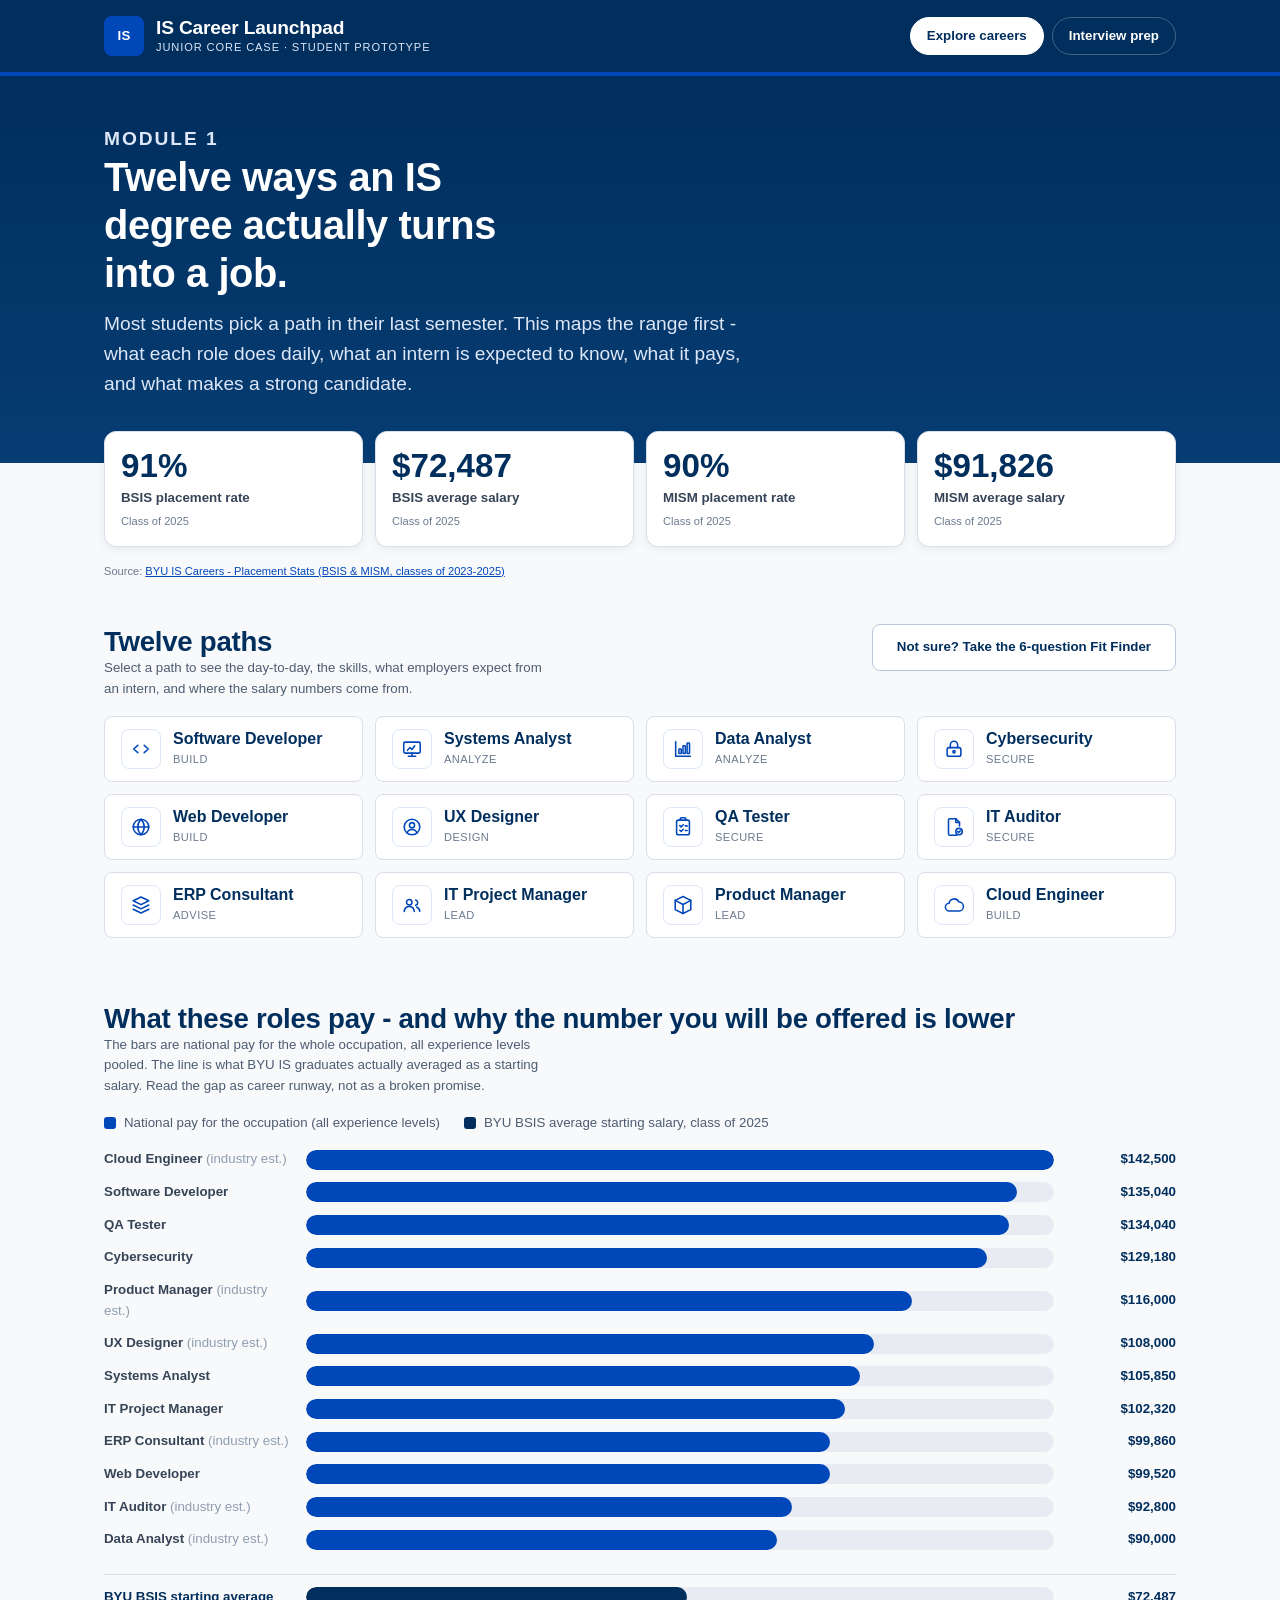
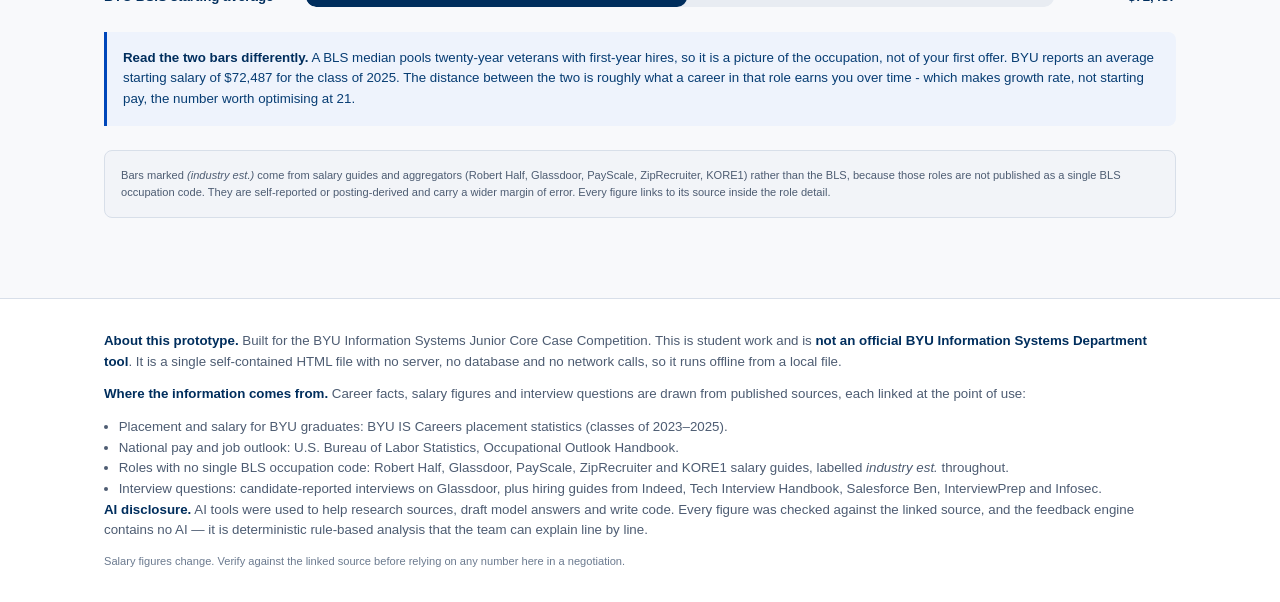
==== index.html @ dab084b6 "Build IS Career Launchpad prototype for Junior Core case Career exploration and interview prep tool " ====
<!DOCTYPE html>
<html lang="en">
<head>
<meta charset="utf-8">
<meta name="viewport" content="width=device-width, initial-scale=1">
<title>IS Career Launchpad</title>
<meta name="description" content="Career exploration and interview preparation for BYU Information Systems students. Twelve IS career paths and a role-specific mock interview tool.">
<style>
/* ==========================================================================
   SOURCE: src/css/tokens.css
   ========================================================================== */
/* ==========================================================================
   DESIGN TOKENS
   --------------------------------------------------------------------------
   Every colour here is either (a) an official BYU brand colour, or (b) a
   neutral/semantic value derived by a stated rule. Nothing is picked by vibe.

   Source of brand colours: BYU Brand Guidelines -> Colors
   https://brand.byu.edu/brand-guidelines/colors/
     Navy   PMS 648 C   #002E5D   "should be used abundantly as the dominant
                                   colour to quickly establish university identity"
     Royal  PMS 293 C   #0047BA   "preferred accent and background colour"
     White              #FFFFFF

   Derivation rule for neutrals: single hue (212deg, the hue of BYU Navy),
   saturation stepped 28% -> 8% as lightness rises. This keeps every grey
   visibly related to Navy instead of being an unrelated neutral.

   Derivation rule for semantics: fixed lightness (L*~38 dark / ~96 tint) so
   all three status colours carry equal visual weight and each clears 4.5:1
   contrast on its own tint. Hues chosen at maximum mutual separation that
   still reads conventionally (green = met, amber = partial, red = missing).
   ========================================================================== */

:root {
  /* --- BYU brand ------------------------------------------------------- */
  --byu-navy: #002e5d;
  --byu-royal: #0047ba;
  --byu-white: #ffffff;

  /* Navy/royal variants, generated by lightness shift only (hue locked) */
  --navy-900: #001c38;
  --navy-800: #002e5d;
  --navy-700: #073d73;
  --royal-600: #0047ba;
  --royal-500: #1a5ecb;
  --royal-100: #dde7f8;
  --royal-050: #eef3fc;

  /* --- Neutrals (hue 212) ---------------------------------------------- */
  --n-000: #ffffff;
  --n-025: #f8f9fb;
  --n-050: #f2f4f8;
  --n-100: #e8ecf2;
  --n-200: #d8dfe9;
  --n-300: #bcc7d6;
  --n-400: #8f9db1;
  --n-500: #6b7a8f;
  --n-600: #4d5c72;
  --n-700: #364457;
  --n-800: #22303f;
  --n-900: #14202c;

  /* --- Semantic (interview feedback only) ------------------------------ */
  --ok-fg: #12664a;
  --ok-bg: #e8f4ef;
  --ok-br: #b6ddcd;

  --mid-fg: #8a5300;
  --mid-bg: #fbf1e2;
  --mid-br: #ecd4ac;

  --gap-fg: #9c2b32;
  --gap-bg: #fbecec;
  --gap-br: #eec7c8;

  /* --- Typography ------------------------------------------------------- */
  /* System stack only: the deliverable must run offline from a file:// URL
     during the recorded demo, so no webfont CDN. */
  --font-sans: -apple-system, BlinkMacSystemFont, "Segoe UI", Roboto,
    "Helvetica Neue", Arial, sans-serif;
  --font-mono: ui-monospace, SFMono-Regular, "SF Mono", Menlo, Consolas,
    "Liberation Mono", monospace;

  /* Type scale: 1.200 (minor third) from a 16px base */
  --t-xs: 0.694rem;
  --t-sm: 0.833rem;
  --t-base: 1rem;
  --t-md: 1.2rem;
  --t-lg: 1.44rem;
  --t-xl: 1.728rem;
  --t-2xl: 2.074rem;
  --t-3xl: 2.488rem;

  /* --- Spacing: 4px base, doubling-ish ---------------------------------- */
  --s-1: 4px;
  --s-2: 8px;
  --s-3: 12px;
  --s-4: 16px;
  --s-5: 24px;
  --s-6: 32px;
  --s-7: 48px;
  --s-8: 64px;

  /* --- Radius / elevation ------------------------------------------------ */
  --r-sm: 4px;
  --r-md: 8px;
  --r-lg: 12px;
  --r-full: 999px;

  --shadow-1: 0 1px 2px rgba(0, 46, 93, 0.06);
  --shadow-2: 0 2px 8px rgba(0, 46, 93, 0.08);
  --shadow-3: 0 8px 24px rgba(0, 46, 93, 0.12);

  --max-w: 1120px;
}


/* ==========================================================================
   SOURCE: src/css/app.css
   ========================================================================== */
/* ==========================================================================
   IS CAREER LAUNCHPAD - APPLICATION STYLES
   Layout language: one 1120px column, 4-up card grid, white cards on a
   --n-025 ground. Matches the "Twelve paths" reference layout.
   ========================================================================== */

*,
*::before,
*::after { box-sizing: border-box; }

html { -webkit-text-size-adjust: 100%; }

body {
  margin: 0;
  font-family: var(--font-sans);
  font-size: var(--t-base);
  line-height: 1.55;
  color: var(--n-800);
  background: var(--n-025);
}

h1, h2, h3, h4 {
  margin: 0;
  color: var(--byu-navy);
  line-height: 1.2;
  font-weight: 700;
  letter-spacing: -0.01em;
}

p { margin: 0 0 var(--s-3); }
a { color: var(--royal-600); }

.wrap {
  max-width: var(--max-w);
  margin: 0 auto;
  padding: 0 var(--s-5);
}

.sr-only {
  position: absolute; width: 1px; height: 1px;
  padding: 0; margin: -1px; overflow: hidden;
  clip: rect(0 0 0 0); white-space: nowrap; border: 0;
}

/* --- Skip link ---------------------------------------------------------- */
.skip {
  position: absolute; left: -9999px; top: 0; z-index: 100;
  background: var(--byu-navy); color: #fff;
  padding: var(--s-3) var(--s-4); border-radius: 0 0 var(--r-md) 0;
}
.skip:focus { left: 0; }

/* --- Focus ring (one rule, applies everywhere) -------------------------- */
:focus-visible {
  outline: 3px solid var(--royal-600);
  outline-offset: 2px;
  border-radius: var(--r-sm);
}

/* ==========================================================================
   Masthead + module tabs
   ========================================================================== */

.masthead {
  background: var(--byu-navy);
  color: #fff;
  border-bottom: 4px solid var(--byu-royal);
}

.masthead__inner {
  display: flex;
  align-items: center;
  justify-content: space-between;
  gap: var(--s-4);
  padding-top: var(--s-4);
  padding-bottom: var(--s-4);
  flex-wrap: wrap;
}

.brand { display: flex; align-items: center; gap: var(--s-3); }

.brand__mark {
  width: 40px; height: 40px; flex: none;
  border-radius: var(--r-md);
  background: var(--byu-royal);
  display: grid; place-items: center;
  font-weight: 800; font-size: var(--t-sm); letter-spacing: 0.02em;
  color: #fff;
}

.brand__text h1 {
  color: #fff;
  font-size: var(--t-md);
  letter-spacing: -0.01em;
}
.brand__text p {
  margin: 0;
  font-size: var(--t-xs);
  color: var(--royal-100);
  text-transform: uppercase;
  letter-spacing: 0.08em;
}

.tabs { display: flex; gap: var(--s-2); }

.tab {
  appearance: none;
  border: 1px solid rgba(255, 255, 255, 0.25);
  background: transparent;
  color: #fff;
  font: inherit;
  font-size: var(--t-sm);
  font-weight: 600;
  padding: var(--s-2) var(--s-4);
  border-radius: var(--r-full);
  cursor: pointer;
  white-space: nowrap;
}
.tab:hover { background: rgba(255, 255, 255, 0.1); }
.tab[aria-selected="true"] {
  background: #fff;
  color: var(--byu-navy);
  border-color: #fff;
}

/* ==========================================================================
   Hero + department stat strip
   ========================================================================== */

.hero {
  background: linear-gradient(180deg, var(--byu-navy) 0%, var(--navy-700) 100%);
  color: #fff;
  padding: var(--s-7) 0 var(--s-8);
}
.hero h2 {
  color: #fff;
  font-size: var(--t-3xl);
  max-width: 20ch;
  margin-bottom: var(--s-3);
}
.hero p {
  color: var(--royal-100);
  font-size: var(--t-md);
  max-width: 62ch;
  margin-bottom: 0;
}

.statstrip {
  display: grid;
  grid-template-columns: repeat(4, 1fr);
  gap: var(--s-3);
  margin-top: calc(var(--s-6) * -1);
  margin-bottom: var(--s-6);
}

.stat {
  background: #fff;
  border: 1px solid var(--n-200);
  border-radius: var(--r-lg);
  padding: var(--s-4);
  box-shadow: var(--shadow-2);
}
.stat__value {
  font-size: var(--t-2xl);
  font-weight: 800;
  color: var(--byu-navy);
  line-height: 1.1;
  font-variant-numeric: tabular-nums;
}
.stat__label {
  font-size: var(--t-sm);
  font-weight: 600;
  color: var(--n-700);
  margin-top: var(--s-1);
}
.stat__note {
  font-size: var(--t-xs);
  color: var(--n-500);
  margin-top: var(--s-1);
}

/* ==========================================================================
   Section furniture
   ========================================================================== */

.section { padding: var(--s-6) 0; }

.section__head {
  display: flex;
  align-items: baseline;
  justify-content: space-between;
  gap: var(--s-4);
  margin-bottom: var(--s-4);
  flex-wrap: wrap;
}
.section__head h3 { font-size: var(--t-xl); }
.section__head p {
  margin: 0;
  color: var(--n-600);
  font-size: var(--t-sm);
  max-width: 60ch;
}

.eyebrow {
  font-size: var(--t-xs);
  font-weight: 700;
  letter-spacing: 0.1em;
  text-transform: uppercase;
  color: var(--royal-600);
  margin-bottom: var(--s-2);
}

/* ==========================================================================
   Twelve-paths grid  (the reference layout)
   ========================================================================== */

.pathgrid {
  display: grid;
  grid-template-columns: repeat(4, 1fr);
  gap: var(--s-3);
}

.pathcard {
  display: flex;
  align-items: center;
  gap: var(--s-3);
  width: 100%;
  text-align: left;
  font: inherit;
  background: #fff;
  border: 1px solid var(--n-200);
  border-radius: var(--r-md);
  padding: var(--s-3) var(--s-4);
  cursor: pointer;
  transition: border-color 0.12s, box-shadow 0.12s, transform 0.12s;
}
.pathcard:hover {
  border-color: var(--royal-600);
  box-shadow: var(--shadow-2);
  transform: translateY(-1px);
}
.pathcard[aria-pressed="true"] {
  border-color: var(--byu-royal);
  box-shadow: inset 0 0 0 1px var(--byu-royal);
  background: var(--royal-050);
}

.pathcard__icon {
  flex: none;
  width: 40px; height: 40px;
  border: 1px solid var(--royal-100);
  border-radius: var(--r-md);
  display: grid; place-items: center;
  color: var(--byu-royal);
  background: #fff;
}
.pathcard__icon svg { width: 22px; height: 22px; display: block; }

/* Name and family stack; both must be block or they run together inline. */
.pathcard__text { display: flex; flex-direction: column; min-width: 0; }

.pathcard__name {
  display: block;
  font-weight: 600;
  font-size: var(--t-base);
  color: var(--byu-navy);
  line-height: 1.25;
}
.pathcard__meta {
  display: block;
  font-size: var(--t-xs);
  color: var(--n-500);
  letter-spacing: 0.04em;
  text-transform: uppercase;
  margin-top: 2px;
}

/* ==========================================================================
   Detail panel
   ========================================================================== */

.detail {
  background: #fff;
  border: 1px solid var(--n-200);
  border-radius: var(--r-lg);
  box-shadow: var(--shadow-2);
  overflow: hidden;
  margin-top: var(--s-5);
}

.detail__head {
  display: flex;
  align-items: flex-start;
  gap: var(--s-4);
  padding: var(--s-5);
  border-bottom: 1px solid var(--n-100);
  background: var(--n-025);
}
.detail__head .pathcard__icon { width: 48px; height: 48px; }
.detail__head .pathcard__icon svg { width: 26px; height: 26px; }
.detail__head h3 { font-size: var(--t-xl); }
.detail__head p { margin: var(--s-1) 0 0; color: var(--n-600); font-size: var(--t-sm); }

.detail__close {
  margin-left: auto;
  appearance: none; border: 1px solid var(--n-300);
  background: #fff; color: var(--n-700);
  font: inherit; font-size: var(--t-sm);
  border-radius: var(--r-full);
  padding: var(--s-1) var(--s-3);
  cursor: pointer;
}
.detail__close:hover { border-color: var(--n-500); }

.detail__body {
  display: grid;
  grid-template-columns: 1fr 320px;
  gap: 0;
}
.detail__main { padding: var(--s-5); }
.detail__side {
  padding: var(--s-5);
  background: var(--n-025);
  border-left: 1px solid var(--n-100);
}

.field { margin-bottom: var(--s-5); }
.field:last-child { margin-bottom: 0; }
.field__label {
  font-size: var(--t-xs);
  font-weight: 700;
  letter-spacing: 0.08em;
  text-transform: uppercase;
  color: var(--n-500);
  margin-bottom: var(--s-2);
}
.field p { margin: 0; }

.chips { display: flex; flex-wrap: wrap; gap: var(--s-2); }
.chip {
  font-size: var(--t-sm);
  background: var(--royal-050);
  border: 1px solid var(--royal-100);
  color: var(--navy-700);
  border-radius: var(--r-full);
  padding: 3px var(--s-3);
}

.traits { margin: 0; padding-left: 1.1em; }
.traits li { margin-bottom: var(--s-1); }

/* Salary block */
.pay {
  background: #fff;
  border: 1px solid var(--n-200);
  border-radius: var(--r-md);
  padding: var(--s-4);
  margin-bottom: var(--s-4);
}
.pay__figure {
  font-size: var(--t-xl);
  font-weight: 800;
  color: var(--byu-navy);
  font-variant-numeric: tabular-nums;
}
.pay__caption { font-size: var(--t-xs); color: var(--n-500); }

.growth {
  display: inline-flex; align-items: center; gap: 6px;
  font-size: var(--t-sm); font-weight: 600;
  border-radius: var(--r-full);
  padding: 2px var(--s-3);
  margin-top: var(--s-2);
}
.growth--fast { background: var(--ok-bg); color: var(--ok-fg); border: 1px solid var(--ok-br); }
.growth--avg  { background: var(--mid-bg); color: var(--mid-fg); border: 1px solid var(--mid-br); }
.growth--slow { background: var(--gap-bg); color: var(--gap-fg); border: 1px solid var(--gap-br); }

.sources { font-size: var(--t-xs); color: var(--n-600); }
.sources ul { margin: var(--s-2) 0 0; padding-left: 1.1em; }
.sources li { margin-bottom: var(--s-2); }
.sources a { word-break: break-word; }

.cta-row { display: flex; gap: var(--s-3); flex-wrap: wrap; margin-top: var(--s-5); }

/* ==========================================================================
   Buttons
   ========================================================================== */

.btn {
  appearance: none;
  font: inherit; font-weight: 600; font-size: var(--t-sm);
  border-radius: var(--r-md);
  padding: var(--s-3) var(--s-5);
  cursor: pointer;
  border: 1px solid transparent;
  display: inline-flex; align-items: center; gap: var(--s-2);
}
.btn--primary { background: var(--byu-royal); color: #fff; }
.btn--primary:hover { background: var(--royal-500); }
.btn--ghost { background: #fff; color: var(--byu-navy); border-color: var(--n-300); }
.btn--ghost:hover { border-color: var(--byu-royal); color: var(--byu-royal); }
.btn:disabled { opacity: 0.5; cursor: not-allowed; }

/* ==========================================================================
   Fit Finder
   ========================================================================== */

.finder {
  background: #fff;
  border: 1px solid var(--n-200);
  border-radius: var(--r-lg);
  box-shadow: var(--shadow-2);
  padding: var(--s-5);
}

.finder__progress {
  height: 6px;
  background: var(--n-100);
  border-radius: var(--r-full);
  overflow: hidden;
  margin-bottom: var(--s-5);
}
.finder__bar {
  height: 100%;
  background: var(--byu-royal);
  border-radius: var(--r-full);
  transition: width 0.25s ease;
}

.finder__q {
  font-size: var(--t-lg);
  font-weight: 700;
  color: var(--byu-navy);
  margin-bottom: var(--s-4);
}

.opts { display: grid; gap: var(--s-2); }
.opt {
  text-align: left; font: inherit;
  background: #fff;
  border: 1px solid var(--n-200);
  border-radius: var(--r-md);
  padding: var(--s-3) var(--s-4);
  cursor: pointer;
  color: var(--n-800);
}
.opt:hover { border-color: var(--byu-royal); background: var(--royal-050); }

.results { display: grid; gap: var(--s-3); }
.result {
  display: flex; align-items: center; gap: var(--s-4);
  border: 1px solid var(--n-200);
  border-radius: var(--r-md);
  padding: var(--s-3) var(--s-4);
  background: #fff;
}
.result__rank {
  flex: none; width: 28px; height: 28px;
  border-radius: var(--r-full);
  background: var(--byu-navy); color: #fff;
  display: grid; place-items: center;
  font-size: var(--t-sm); font-weight: 700;
}
.result__body { flex: 1; min-width: 0; }
.result__name { font-weight: 600; color: var(--byu-navy); }
.result__why { font-size: var(--t-sm); color: var(--n-600); }
.result__meter {
  flex: none; width: 96px; height: 8px;
  background: var(--n-100); border-radius: var(--r-full); overflow: hidden;
}
.result__fill { height: 100%; background: var(--byu-royal); }

/* ==========================================================================
   Pay comparison chart
   ========================================================================== */

.chart { display: grid; gap: var(--s-3); }
.chartrow {
  display: grid;
  grid-template-columns: 190px 1fr 110px;
  align-items: center;
  gap: var(--s-3);
  font-size: var(--t-sm);
}
.chartrow__name { color: var(--n-700); font-weight: 600; }
.chartrow__track {
  background: var(--n-100);
  border-radius: var(--r-full);
  height: 20px;
  overflow: hidden;
}
.chartrow__fill {
  height: 100%;
  background: var(--byu-royal);
  border-radius: var(--r-full);
}
.chartrow__fill--start { background: var(--byu-navy); }
.chartrow__val {
  text-align: right;
  font-variant-numeric: tabular-nums;
  color: var(--byu-navy);
  font-weight: 700;
}

.legend { display: flex; gap: var(--s-5); flex-wrap: wrap; font-size: var(--t-sm); color: var(--n-600); margin-bottom: var(--s-4); }
.legend span { display: inline-flex; align-items: center; gap: var(--s-2); }
.swatch { width: 12px; height: 12px; border-radius: 3px; display: inline-block; }

.callout {
  border-left: 3px solid var(--byu-royal);
  background: var(--royal-050);
  padding: var(--s-4);
  border-radius: 0 var(--r-md) var(--r-md) 0;
  font-size: var(--t-sm);
  color: var(--navy-700);
  margin-top: var(--s-5);
}
.callout strong { color: var(--byu-navy); }

/* ==========================================================================
   Interview module
   ========================================================================== */

.split {
  display: grid;
  grid-template-columns: 260px 1fr;
  gap: var(--s-5);
  align-items: start;
}

.picker {
  background: #fff;
  border: 1px solid var(--n-200);
  border-radius: var(--r-lg);
  padding: var(--s-3);
  position: sticky;
  top: var(--s-4);
}
.picker__title {
  font-size: var(--t-xs); font-weight: 700; letter-spacing: 0.08em;
  text-transform: uppercase; color: var(--n-500);
  padding: var(--s-2) var(--s-3);
}
.picker__item {
  display: flex; align-items: center; gap: var(--s-3);
  width: 100%; text-align: left; font: inherit;
  background: none; border: 0; cursor: pointer;
  padding: var(--s-2) var(--s-3);
  border-radius: var(--r-md);
  color: var(--n-700); font-size: var(--t-sm);
}
.picker__item:hover { background: var(--n-050); }
.picker__item[aria-pressed="true"] {
  background: var(--royal-050);
  color: var(--byu-navy);
  font-weight: 700;
}
.picker__item svg { width: 18px; height: 18px; flex: none; color: var(--byu-royal); }

.qcard {
  background: #fff;
  border: 1px solid var(--n-200);
  border-radius: var(--r-lg);
  box-shadow: var(--shadow-2);
  overflow: hidden;
}
.qcard__top {
  display: flex; align-items: center; gap: var(--s-3);
  padding: var(--s-4) var(--s-5);
  border-bottom: 1px solid var(--n-100);
  background: var(--n-025);
  flex-wrap: wrap;
}
.badge {
  font-size: var(--t-xs); font-weight: 700;
  letter-spacing: 0.06em; text-transform: uppercase;
  border-radius: var(--r-full);
  padding: 3px var(--s-3);
}
.badge--behavioral { background: var(--royal-050); color: var(--navy-700); border: 1px solid var(--royal-100); }
.badge--technical { background: var(--n-100); color: var(--n-700); border: 1px solid var(--n-200); }

.qcounter { margin-left: auto; font-size: var(--t-sm); color: var(--n-500); font-variant-numeric: tabular-nums; }

.qcard__body { padding: var(--s-5); }

.question {
  font-size: var(--t-lg);
  font-weight: 700;
  color: var(--byu-navy);
  line-height: 1.35;
  margin-bottom: var(--s-2);
}
.qsource { font-size: var(--t-xs); color: var(--n-500); margin-bottom: var(--s-4); }

textarea.answer {
  width: 100%;
  min-height: 190px;
  resize: vertical;
  font: inherit;
  font-size: var(--t-sm);
  line-height: 1.6;
  color: var(--n-800);
  padding: var(--s-4);
  border: 1px solid var(--n-300);
  border-radius: var(--r-md);
  background: #fff;
}
textarea.answer:focus { border-color: var(--byu-royal); }

.answer-meta {
  display: flex; justify-content: space-between; align-items: center;
  font-size: var(--t-xs); color: var(--n-500);
  margin-top: var(--s-2);
  flex-wrap: wrap; gap: var(--s-3);
}

/* --- Feedback ----------------------------------------------------------- */

.feedback {
  border-top: 1px solid var(--n-100);
  padding: var(--s-5);
  background: var(--n-025);
}

.score {
  display: flex; align-items: center; gap: var(--s-4);
  margin-bottom: var(--s-4);
}
.score__ring {
  flex: none; width: 64px; height: 64px;
  border-radius: 50%;
  display: grid; place-items: center;
  font-weight: 800; font-size: var(--t-md);
  color: var(--byu-navy);
  background: conic-gradient(var(--byu-royal) var(--pct, 0%), var(--n-200) 0);
  position: relative;
}
.score__ring::after {
  content: ""; position: absolute; inset: 6px;
  background: var(--n-025); border-radius: 50%;
}
.score__ring span { position: relative; z-index: 1; }
.score__verdict { font-weight: 700; color: var(--byu-navy); font-size: var(--t-md); }
.score__sub { font-size: var(--t-sm); color: var(--n-600); }

.dims { display: grid; gap: var(--s-2); margin-bottom: var(--s-4); }
.dim {
  display: grid;
  grid-template-columns: 22px 150px 1fr;
  gap: var(--s-3);
  align-items: start;
  background: #fff;
  border: 1px solid var(--n-200);
  border-radius: var(--r-md);
  padding: var(--s-3);
  font-size: var(--t-sm);
}
.dim__icon {
  width: 22px; height: 22px; border-radius: var(--r-full);
  display: grid; place-items: center;
  font-size: 12px; font-weight: 800; flex: none;
}
.dim--ok .dim__icon  { background: var(--ok-bg);  color: var(--ok-fg);  border: 1px solid var(--ok-br); }
.dim--mid .dim__icon { background: var(--mid-bg); color: var(--mid-fg); border: 1px solid var(--mid-br); }
.dim--gap .dim__icon { background: var(--gap-bg); color: var(--gap-fg); border: 1px solid var(--gap-br); }
.dim__name { font-weight: 700; color: var(--n-700); }
.dim__note { color: var(--n-600); }

.fixfirst {
  border: 1px solid var(--mid-br);
  background: var(--mid-bg);
  color: var(--mid-fg);
  border-radius: var(--r-md);
  padding: var(--s-4);
  font-size: var(--t-sm);
  margin-bottom: var(--s-4);
}
.fixfirst strong { display: block; margin-bottom: var(--s-1); }

.model {
  background: #fff;
  border: 1px solid var(--n-200);
  border-radius: var(--r-md);
  padding: var(--s-4);
  font-size: var(--t-sm);
}
.model h4 { font-size: var(--t-sm); margin-bottom: var(--s-2); }
.model__structure {
  display: flex; gap: var(--s-2); flex-wrap: wrap;
  margin-bottom: var(--s-3);
}
.model__step {
  font-size: var(--t-xs); font-weight: 700;
  background: var(--n-050); border: 1px solid var(--n-200);
  color: var(--n-600);
  border-radius: var(--r-full); padding: 2px var(--s-3);
}
.model p { color: var(--n-700); }
.model p:last-child { margin-bottom: 0; }

details.rubric { margin-top: var(--s-4); font-size: var(--t-sm); }
details.rubric summary {
  cursor: pointer; font-weight: 600; color: var(--royal-600);
}
details.rubric div { margin-top: var(--s-3); color: var(--n-600); }

/* --- Session tracker ---------------------------------------------------- */

.tracker {
  display: flex; gap: var(--s-2); flex-wrap: wrap;
  margin-top: var(--s-4);
}
.tracker__dot {
  width: 26px; height: 26px; border-radius: var(--r-full);
  display: grid; place-items: center;
  font-size: var(--t-xs); font-weight: 700;
  border: 1px solid var(--n-300); background: #fff; color: var(--n-500);
}
.tracker__dot--done { background: var(--ok-bg); border-color: var(--ok-br); color: var(--ok-fg); }
.tracker__dot--current { border-color: var(--byu-royal); color: var(--byu-royal); box-shadow: inset 0 0 0 1px var(--byu-royal); }

/* ==========================================================================
   Footer
   ========================================================================== */

.foot {
  border-top: 1px solid var(--n-200);
  background: #fff;
  padding: var(--s-6) 0;
  margin-top: var(--s-7);
  font-size: var(--t-sm);
  color: var(--n-600);
}
.foot strong { color: var(--byu-navy); }
.foot ul { padding-left: 1.1em; margin: var(--s-2) 0 0; }

.disclaimer {
  background: var(--n-050);
  border: 1px solid var(--n-200);
  border-radius: var(--r-md);
  padding: var(--s-4);
  font-size: var(--t-xs);
  color: var(--n-600);
  margin-top: var(--s-5);
}

/* ==========================================================================
   Responsive
   ========================================================================== */

@media (max-width: 980px) {
  .pathgrid { grid-template-columns: repeat(2, 1fr); }
  .statstrip { grid-template-columns: repeat(2, 1fr); }
  .detail__body { grid-template-columns: 1fr; }
  .detail__side { border-left: 0; border-top: 1px solid var(--n-100); }
  .split { grid-template-columns: 1fr; }
  .picker { position: static; }
  .picker__list { display: grid; grid-template-columns: repeat(2, 1fr); }
}

@media (max-width: 640px) {
  .pathgrid { grid-template-columns: 1fr; }
  .statstrip { grid-template-columns: 1fr; }
  .hero h2 { font-size: var(--t-2xl); }
  .chartrow { grid-template-columns: 1fr; gap: var(--s-1); }
  .chartrow__val { text-align: left; }
  .dim { grid-template-columns: 22px 1fr; }
  .dim__note { grid-column: 2; }
  .picker__list { grid-template-columns: 1fr; }
}

@media print {
  .tabs, .cta-row, .btn { display: none; }
  body { background: #fff; }
}

</style>
</head>
<body>

<a class="skip" href="#app">Skip to content</a>

<header class="masthead">
  <div class="wrap masthead__inner">
    <div class="brand">
      <div class="brand__mark" aria-hidden="true">IS</div>
      <div class="brand__text">
        <h1>IS Career Launchpad</h1>
        <p>Junior Core Case &middot; Student Prototype</p>
      </div>
    </div>
    <nav class="tabs" role="tablist" aria-label="Modules">
      <button class="tab" role="tab" data-tab="explore" aria-selected="true">Explore careers</button>
      <button class="tab" role="tab" data-tab="interview" aria-selected="false">Interview prep</button>
    </nav>
  </div>
</header>

<main id="app"></main>

<footer class="foot">
  <div class="wrap">
    <p><strong>About this prototype.</strong> Built for the BYU Information Systems
    Junior Core Case Competition. This is student work and is <strong>not an official
    BYU Information Systems Department tool</strong>. It is a single self-contained
    HTML file with no server, no database and no network calls, so it runs offline
    from a local file.</p>

    <p><strong>Where the information comes from.</strong> Career facts, salary figures
    and interview questions are drawn from published sources, each linked at the point
    of use:</p>
    <ul>
      <li>Placement and salary for BYU graduates: BYU IS Careers placement statistics (classes of 2023&ndash;2025).</li>
      <li>National pay and job outlook: U.S. Bureau of Labor Statistics, Occupational Outlook Handbook.</li>
      <li>Roles with no single BLS occupation code: Robert Half, Glassdoor, PayScale, ZipRecruiter and KORE1 salary guides, labelled <em>industry est.</em> throughout.</li>
      <li>Interview questions: candidate-reported interviews on Glassdoor, plus hiring guides from Indeed, Tech Interview Handbook, Salesforce Ben, InterviewPrep and Infosec.</li>
    </ul>

    <p><strong>AI disclosure.</strong> AI tools were used to help research sources,
    draft model answers and write code. Every figure was checked against the linked
    source, and the feedback engine contains no AI &mdash; it is deterministic rule-based
    analysis that the team can explain line by line.</p>

    <p style="color:var(--n-500);font-size:var(--t-xs);margin-bottom:0">
      Salary figures change. Verify against the linked source before relying on any
      number here in a negotiation.
    </p>
  </div>
</footer>

<script>
/* ==========================================================================
   SOURCE: src/data/icons.js
   ========================================================================== */
/* ==========================================================================
   ICONS
   24x24 stroke icons, drawn to match the reference layout's outlined style.
   `currentColor` so the icon inherits BYU Royal from its container.
   ========================================================================== */

const ICONS = {
  code: '<path d="M8.5 8 4 12l4.5 4M15.5 8 20 12l-4.5 4"/>',

  systems:
    '<rect x="3" y="4.5" width="18" height="12" rx="1.5"/>' +
    '<path d="M8 20h8M12 16.5V20"/>' +
    '<path d="M7 13.5l2.5-3 2.5 2 3-4"/>',

  chart:
    '<path d="M4 20V4"/><path d="M4 20h16"/>' +
    '<rect x="7.5" y="12" width="2.6" height="5" rx="0.6"/>' +
    '<rect x="12" y="8.5" width="2.6" height="8.5" rx="0.6"/>' +
    '<rect x="16.5" y="5.5" width="2.6" height="11.5" rx="0.6"/>',

  lock:
    '<rect x="4.5" y="10.5" width="15" height="9.5" rx="2"/>' +
    '<path d="M8 10.5V7.5a4 4 0 0 1 8 0v3"/>' +
    '<circle cx="12" cy="15" r="1.2"/>',

  globe:
    '<circle cx="12" cy="12" r="8.5"/>' +
    '<path d="M3.5 12h17"/>' +
    '<path d="M12 3.5c2.3 2.4 3.5 5.4 3.5 8.5s-1.2 6.1-3.5 8.5c-2.3-2.4-3.5-5.4-3.5-8.5S9.7 5.9 12 3.5Z"/>',

  user:
    '<circle cx="12" cy="12" r="8.5"/>' +
    '<circle cx="12" cy="10" r="2.8"/>' +
    '<path d="M6.6 18.5a5.8 5.8 0 0 1 10.8 0"/>',

  clipboard:
    '<rect x="5" y="4.5" width="14" height="16" rx="2"/>' +
    '<path d="M9 4.5V3.2A1.2 1.2 0 0 1 10.2 2h3.6A1.2 1.2 0 0 1 15 3.2v1.3"/>' +
    '<path d="M8.5 10.5l1.4 1.4 2.4-2.4M8.5 15.5l1.4 1.4 2.4-2.4"/>' +
    '<path d="M14.5 10.8h2M14.5 15.8h2"/>',

  docCheck:
    '<path d="M14 3H7.5A1.5 1.5 0 0 0 6 4.5v15A1.5 1.5 0 0 0 7.5 21H15"/>' +
    '<path d="M14 3l4 4v4"/><path d="M14 3v4h4"/>' +
    '<circle cx="17.5" cy="17" r="3.5"/>' +
    '<path d="M16.1 17l1 1 1.8-1.9"/>',

  layers:
    '<path d="M12 3.2 3.5 7.4 12 11.6l8.5-4.2Z"/>' +
    '<path d="M3.5 12 12 16.2 20.5 12"/>' +
    '<path d="M3.5 16.6 12 20.8l8.5-4.2"/>',

  people:
    '<circle cx="9" cy="9" r="3"/>' +
    '<path d="M3.5 19a5.5 5.5 0 0 1 11 0"/>' +
    '<path d="M16 6.6a3 3 0 0 1 0 5.8"/>' +
    '<path d="M17 14.2a5.5 5.5 0 0 1 3.5 4.8"/>',

  box:
    '<path d="M12 2.8 20.5 7v10L12 21.2 3.5 17V7Z"/>' +
    '<path d="M3.5 7 12 11.4 20.5 7"/><path d="M12 11.4v9.8"/>',

  cloud:
    '<path d="M7 18.5a4.2 4.2 0 0 1-.4-8.4 5.6 5.6 0 0 1 10.7-1.3A3.9 3.9 0 0 1 17.6 18.5Z"/>'
};

/** Render an icon as an inline <svg> string. */
function icon(name, size) {
  const d = ICONS[name] || ICONS.box;
  const s = size || 24;
  return (
    '<svg viewBox="0 0 24 24" width="' + s + '" height="' + s + '" fill="none" ' +
    'stroke="currentColor" stroke-width="1.7" stroke-linecap="round" ' +
    'stroke-linejoin="round" aria-hidden="true" focusable="false">' + d + '</svg>'
  );
}


/* ==========================================================================
   SOURCE: src/data/careers.js
   ========================================================================== */
/* ==========================================================================
   CAREER DATA
   --------------------------------------------------------------------------
   Twelve IS career paths. Every salary figure carries the source it came from
   and a `basis` flag, because the two kinds of number are NOT comparable:

     basis: 'bls'      -> U.S. Bureau of Labor Statistics median annual wage.
                          All experience levels pooled. Government survey.
     basis: 'industry' -> Salary guides / aggregator postings (Robert Half,
                          Glassdoor, PayScale, ZipRecruiter...). Self-reported
                          or posting-derived. Wider spread, less consistent.

   `payMid`   = the single number used on the comparison chart.
   `payRange` = the human-readable spread, shown verbatim next to it.

   The distinction matters: a BLS median is what the role pays across a whole
   career, not what a BYU junior will be offered next summer. The app surfaces
   BYU's own reported starting average alongside these so the gap is visible
   rather than hidden.

   traitScores drives the Fit Finder (0-3 per dimension). See docs/ARCHITECTURE.md.
   ========================================================================== */

const DEPARTMENT_STATS = {
  // Source: BYU IS Careers, Placement Stats -> https://iscareers.byu.edu/placement-stats
  years: [
    { year: 2023, bsisPlacement: 93, bsisSalary: 73130, mismPlacement: 93, mismSalary: 93865 },
    { year: 2024, bsisPlacement: 75, bsisSalary: 76211, mismPlacement: 94, mismSalary: 89797 },
    { year: 2025, bsisPlacement: 91, bsisSalary: 72487, mismPlacement: 90, mismSalary: 91826 }
  ],
  latest: 2025,
  sourceLabel: 'BYU IS Careers - Placement Stats (BSIS & MISM, classes of 2023-2025)',
  sourceUrl: 'https://iscareers.byu.edu/placement-stats'
};

const CAREERS = [
  /* ---------------------------------------------------------------- 1 --- */
  {
    id: 'software-developer',
    name: 'Software Developer',
    icon: 'code',
    tagline: 'Design and build the applications a business runs on.',
    family: 'Build',
    dayToDay:
      'Analyze user needs, design and develop software and applications, plan how pieces ' +
      'of a system fit together, create technical diagrams for other programmers, maintain ' +
      'and upgrade existing software, and document systems so they can be maintained later.',
    skills: [
      'Strong programming fundamentals',
      'A language/stack (varies by employer)',
      'System architecture design',
      'Security requirements awareness',
      'Version control (Git)'
    ],
    entry:
      "Bachelor's degree in computer science, IT, or a related field (math, engineering). " +
      'Internships are the common way to gain the experience employers screen for; some ' +
      "employers prefer a master's for certain specialised roles.",
    payMid: 135040,
    payBasis: 'bls',
    payRange: 'Median $135,040/yr (May 2025)',
    payNote:
      '~106,100 openings/year across the broader "software developers, QA analysts & testers" group.',
    growthPct: 10,
    growthWindow: '2025-2035',
    growthLabel: 'much faster than average',
    traits: [
      'Analytical thinking',
      'Explaining technical issues to non-technical stakeholders',
      'Creativity',
      'Detail orientation',
      'Persistent problem-solving'
    ],
    sources: [
      {
        label: 'BLS Occupational Outlook Handbook - Software Developers, QA Analysts, and Testers',
        url: 'https://www.bls.gov/ooh/computer-and-information-technology/software-developers.htm'
      }
    ],
    traitScores: { code: 3, data: 1, people: 1, design: 1, risk: 1, systems: 2, lead: 0, ambiguity: 2 }
  },

  /* ---------------------------------------------------------------- 2 --- */
  {
    id: 'systems-analyst',
    name: 'Systems Analyst',
    icon: 'systems',
    tagline: 'Sit between the business and IT, and decide what gets built.',
    family: 'Analyze',
    dayToDay:
      "Consult with managers on IT's role in the business, research new technologies, " +
      'analyze the cost/benefit of systems and upgrades, design and configure new systems, ' +
      'oversee installation and customization, test systems, and write training manuals.',
    skills: [
      'Data modeling',
      'Cost-benefit analysis',
      'Requirements gathering',
      'Some programming',
      'Industry domain knowledge (finance, healthcare)'
    ],
    entry:
      "Bachelor's degree - computer/information science is common, but business or " +
      'liberal-arts degrees plus technical skills are also accepted. An MBA with an IS ' +
      'concentration is a plus for some employers.',
    payMid: 105850,
    payBasis: 'bls',
    payRange: 'Median $105,850/yr (May 2025)',
    payNote: '~32,900 openings/year.',
    growthPct: 8,
    growthWindow: '2025-2035',
    growthLabel: 'faster than average',
    traits: [
      'Analytical and business skills',
      'Understanding organizational goals',
      'Acting as liaison between IT and management',
      'Creativity',
      'Organizational skill'
    ],
    sources: [
      {
        label: 'BLS Occupational Outlook Handbook - Computer Systems Analysts',
        url: 'https://www.bls.gov/ooh/computer-and-information-technology/computer-systems-analysts.htm'
      }
    ],
    traitScores: { code: 1, data: 2, people: 3, design: 1, risk: 1, systems: 2, lead: 1, ambiguity: 2 }
  },

  /* ---------------------------------------------------------------- 3 --- */
  {
    id: 'data-analyst',
    name: 'Data Analyst',
    icon: 'chart',
    tagline: 'Turn messy company data into decisions leaders actually make.',
    family: 'Analyze',
    dayToDay:
      'Meet with stakeholders to define problems and KPIs, pull and query data (SQL), clean ' +
      'and validate datasets (Excel/Python), build dashboards and visualizations ' +
      '(Tableau/Power BI), then summarize findings and present recommendations to ' +
      'non-technical audiences.',
    skills: [
      'SQL',
      'Excel (pivot tables, XLOOKUP)',
      'Tableau or Power BI',
      'Python / R',
      'Business acumen',
      'Presenting to non-technical audiences'
    ],
    entry:
      'A portfolio (GitHub/Kaggle projects), at least one internship, and often a certificate ' +
      '(e.g. Google Data Analytics) on top of coursework. The bar for "entry-level" has risen ' +
      'in the current market.',
    payMid: 90000,
    payBasis: 'industry',
    payRange: '$63,000 - $117,250/yr depending on industry and source',
    payNote:
      'Robert Half puts entry-level financial data analysts at $53,500-$63,250 and tech-sector ' +
      'data analysts at $96,250-$138,500 (midpoint ~$117,250); Glassdoor lists ~$63,000 average ' +
      'entry-level. "Data analyst" spans industries and seniority - cross-check the specific ' +
      'range you cite.',
    growthPct: null,
    growthWindow: null,
    growthLabel: 'Not published as a single BLS occupation',
    traits: [
      'Comfort with SQL and Excel from day one',
      'Curiosity and attention to detail',
      'Translating technical findings into business language',
      'A demonstrated project portfolio'
    ],
    sources: [
      {
        label: 'Robert Half - 2026 Data Analyst Salary Trends',
        url: 'https://www.roberthalf.com/us/en/insights/landing-job/2026-data-analyst-salary-trends'
      },
      {
        label: 'Glassdoor - Entry Level Data Analyst salary',
        url: 'https://www.glassdoor.com/Salaries/entry-level-data-analyst-salary-SRCH_KO0,24.htm'
      },
      {
        label: '365 Data Science - Data Analyst Job Outlook 2026',
        url: 'https://365datascience.com/career-advice/data-analyst-job-outlook-2025/'
      }
    ],
    traitScores: { code: 2, data: 3, people: 2, design: 1, risk: 1, systems: 1, lead: 0, ambiguity: 2 }
  },

  /* ---------------------------------------------------------------- 4 --- */
  {
    id: 'cybersecurity',
    name: 'Cybersecurity',
    icon: 'lock',
    tagline: 'Defend systems against people actively trying to break them.',
    family: 'Secure',
    dayToDay:
      'Monitor networks for breaches and investigate incidents, maintain firewalls and ' +
      'encryption tools, check for vulnerabilities, research emerging threats, write reports ' +
      'on attempted attacks, develop security standards, and build and test disaster ' +
      'recovery plans.',
    skills: [
      'Firewalls',
      'Encryption / data protection',
      'Vulnerability scanning',
      'Incident response',
      'SIEM tools',
      'Disaster recovery planning'
    ],
    entry:
      "Bachelor's degree in computer science or a related field is typical, plus related work " +
      'experience (often network or systems administration first). Certification (Security+, ' +
      'CISA, CISSP) is frequently preferred.',
    payMid: 129180,
    payBasis: 'bls',
    payRange: 'Median $129,180/yr (May 2025)',
    payNote: '~14,100 openings/year. One of the fastest-growing IT roles.',
    growthPct: 21,
    growthWindow: '2025-2035',
    growthLabel: 'much faster than average',
    traits: [
      'Analytical skills',
      'Explaining risk to non-technical audiences',
      'Creativity in anticipating threats',
      'Extreme attention to detail',
      'Problem-solving under pressure (on-call)'
    ],
    sources: [
      {
        label: 'BLS Occupational Outlook Handbook - Information Security Analysts',
        url: 'https://www.bls.gov/ooh/computer-and-information-technology/information-security-analysts.htm'
      }
    ],
    traitScores: { code: 2, data: 2, people: 1, design: 0, risk: 3, systems: 3, lead: 0, ambiguity: 2 }
  },

  /* ---------------------------------------------------------------- 5 --- */
  {
    id: 'web-developer',
    name: 'Web Developer',
    icon: 'globe',
    tagline: 'Build the interfaces customers actually touch.',
    family: 'Build',
    dayToDay:
      'Meet with clients and management about site needs, build and test applications, ' +
      'interfaces and navigation, write code (HTML, JavaScript), integrate graphics/audio/' +
      'video, build prototypes and mockups, and monitor site traffic and performance.',
    skills: [
      'HTML (required)',
      'JavaScript',
      'CSS',
      'SQL',
      'REST APIs',
      'Front-end vs back-end specialisation'
    ],
    entry:
      "Education ranges from a high school diploma to a bachelor's depending on employer. " +
      "A bachelor's in computer science/programming is preferred by many, but a strong " +
      'portfolio of prior projects can substitute.',
    payMid: 99520,
    payBasis: 'bls',
    payRange: 'Median $99,520/yr (May 2025)',
    payNote:
      '~13,600 openings/year for the combined "web developers and digital designers" group. ' +
      'AI tools may temper growth for pure coding tasks.',
    growthPct: 5,
    growthWindow: '2025-2035',
    growthLabel: 'faster than average',
    traits: [
      'Communication across a project team',
      'Creativity balanced with functionality',
      'Extreme attention to detail',
      'Debugging skill'
    ],
    sources: [
      {
        label: 'BLS Occupational Outlook Handbook - Web Developers and Digital Designers',
        url: 'https://www.bls.gov/ooh/computer-and-information-technology/web-developers.htm'
      }
    ],
    traitScores: { code: 3, data: 1, people: 1, design: 2, risk: 1, systems: 1, lead: 0, ambiguity: 1 }
  },

  /* ---------------------------------------------------------------- 6 --- */
  {
    id: 'ux-designer',
    name: 'UX Designer',
    icon: 'user',
    tagline: 'Research what users need, then design the thing that solves it.',
    family: 'Design',
    dayToDay:
      'Conduct user research and usability testing (interviews, surveys, observation), ' +
      'create wireframes and prototypes, design the look, feel and navigation of a product, ' +
      'test and iterate across devices, and collaborate with developers and product managers.',
    skills: [
      'Figma',
      'Wireframing',
      'Prototyping',
      'Usability testing',
      'User research methods',
      'Basic understanding of front-end development'
    ],
    entry:
      "Typically a bachelor's degree (design, HCI, or related), though career-changers " +
      'commonly enter via bootcamps or certificates such as the Google UX Design ' +
      'Professional Certificate. A portfolio of case studies matters as much as the degree.',
    payMid: 108000,
    payBasis: 'industry',
    payRange: '~$96,500 early-career; ~$108,000 median total pay',
    payNote:
      "Robert Half's 2026 guide: early-career ~$96,500, mid-career ~$119,000, seasoned " +
      "$142,250+. Glassdoor's broader median total pay is ~$108,000, with entry-level " +
      'reported from ~$77,000 to $99,000+ depending on market and company size.',
    growthPct: null,
    growthWindow: null,
    growthLabel: 'Not published as a single BLS occupation',
    traits: [
      'User empathy and research skill',
      'Justifying design decisions with data',
      'Cross-functional communication',
      'A portfolio showing process, not just polished visuals'
    ],
    sources: [
      {
        label: 'Robert Half - UX Designer Salary and Career Outlook for 2026',
        url: 'https://www.roberthalf.com/us/en/insights/career-development/hot-job-ux-designer'
      },
      {
        label: 'Coursera - UX Designer Salary: Your 2026 Guide (citing Glassdoor)',
        url: 'https://www.coursera.org/articles/ux-designer-salary-guide'
      }
    ],
    traitScores: { code: 1, data: 1, people: 3, design: 3, risk: 0, systems: 0, lead: 1, ambiguity: 3 }
  },

  /* ---------------------------------------------------------------- 7 --- */
  {
    id: 'qa-tester',
    name: 'QA Tester',
    icon: 'clipboard',
    tagline: "Find what's broken before the customer does.",
    family: 'Secure',
    dayToDay:
      'Create test plans, scenarios and procedures for new software, identify project risks, ' +
      'run manual and automated tests, document and report defects, give developers feedback ' +
      'on usability and functionality, and re-test after fixes.',
    skills: [
      'Manual and automated testing tools',
      'Exploratory testing',
      'Bug-tracking software',
      'Basic scripting',
      'Test case design'
    ],
    entry:
      "Bachelor's in computer/information technology or a related field is typical (BLS " +
      'groups QA with software developers). Some QA roles are accessible to career-changers ' +
      'with strong attention to detail and a testing certificate such as ISTQB.',
    payMid: 134040,
    payBasis: 'bls',
    payRange: 'Median $134,040/yr (May 2025)',
    payNote: 'Reported within the broader software developers / QA / testers group.',
    growthPct: 6,
    growthWindow: '2025-2035',
    growthLabel: 'faster than average',
    traits: [
      'Extremely detail-oriented',
      'Methodical and organized',
      'Communicating defects clearly',
      "Diplomatic but rigorous about others' work"
    ],
    sources: [
      {
        label: 'BLS Occupational Outlook Handbook - Software Developers, QA Analysts, and Testers',
        url: 'https://www.bls.gov/ooh/computer-and-information-technology/software-developers.htm'
      }
    ],
    traitScores: { code: 2, data: 1, people: 1, design: 1, risk: 3, systems: 1, lead: 0, ambiguity: 1 }
  },

  /* ---------------------------------------------------------------- 8 --- */
  {
    id: 'it-auditor',
    name: 'IT Auditor',
    icon: 'docCheck',
    tagline: 'Independently verify that controls actually work.',
    family: 'Secure',
    dayToDay:
      'Test and evaluate IT systems and controls against industry standards, verify ' +
      'compliance with regulations, evaluate technical infrastructure (operating systems, ' +
      'networks, databases, ERP), write audit findings and recommendations, and mentor ' +
      'junior audit staff.',
    skills: [
      'Broad platform knowledge (OS, networks, databases, ERP)',
      'Controls testing',
      'Risk assessment',
      'Audit report writing',
      'Presentation to leadership'
    ],
    entry:
      "Bachelor's in computer science, information systems, accounting, business " +
      'administration, or finance. The CISA credential from ISACA is the standard ' +
      'certification and is often preferred even early-career. Many entry candidates start ' +
      'in general internal audit or IT roles first.',
    payMid: 92800,
    payBasis: 'industry',
    payRange: '$70,500 - $101,000 (general); ~$92,800 entry-level average',
    payNote:
      "Robert Half's 2026 guide: general IT auditor $70,500-$101,000, technology-focused IT " +
      'auditor $108,500-$152,250, senior $91,500-$128,750. ZipRecruiter estimates the ' +
      'entry-level average at ~$92,800 with a typical range of $72,000-$112,000.',
    growthPct: null,
    growthWindow: null,
    growthLabel: 'Not published as a single BLS occupation',
    traits: [
      'Precision and professional skepticism',
      'Strong writing for audit reports',
      'Comfort presenting findings to management',
      'Working toward CISA / CIA / CPA'
    ],
    sources: [
      {
        label: 'Robert Half - IT Auditor Salary and Job Description',
        url: 'https://www.roberthalf.com/us/en/job-details/it-auditor'
      },
      {
        label: 'ZipRecruiter - Entry Level IT Auditor Salary',
        url: 'https://www.ziprecruiter.com/Salaries/Entry-Level-It-Auditor-Salary'
      }
    ],
    traitScores: { code: 0, data: 2, people: 3, design: 0, risk: 3, systems: 2, lead: 1, ambiguity: 1 }
  },

  /* ---------------------------------------------------------------- 9 --- */
  {
    id: 'erp-consultant',
    name: 'ERP Consultant',
    icon: 'layers',
    tagline: 'Configure the platforms (SAP, Salesforce) a company runs on.',
    family: 'Advise',
    dayToDay:
      'Gather business requirements from stakeholders in finance, ops and sales, configure ' +
      'and customize the ERP/CRM platform to match business processes, document current- vs ' +
      'future-state workflows, support rollouts and migrations, train end users, and ' +
      'troubleshoot after launch.',
    skills: [
      'SAP S/4HANA modules (FICO, MM, SD)',
      'Salesforce Sales/Service Cloud, Flow Builder',
      'Requirements gathering',
      'Business process mapping',
      'End-user training'
    ],
    entry:
      "A bachelor's degree helps but isn't always required, especially for Salesforce roles - " +
      'the Salesforce Certified Administrator credential (via Trailhead, ~$200 exam, no ' +
      'degree requirement) is a common on-ramp. SAP consulting roles more often expect a ' +
      "bachelor's in IT, business, or a related field.",
    payMid: 99860,
    payBasis: 'industry',
    payRange: '$70,500 - $127,000 (general ERP consultant)',
    payNote:
      'Salesforce-certified administrators average ~$88,000-$100,000 (junior ~$65,000-$85,000 ' +
      'per Salesforce Ben); SAP consultants average ~$99,860 (PayScale); SAP S/4HANA ' +
      "specialists can exceed $137,000 given a shortage ahead of SAP's 2027 ECC deadline.",
    growthPct: null,
    growthWindow: null,
    growthLabel: 'Not published as a single BLS occupation',
    traits: [
      'Translating business needs into system configuration',
      'Strong client-facing communication',
      'A relevant platform certification early',
      'Comfort with travel / client sites'
    ],
    sources: [
      {
        label: 'Robert Half - ERP Consultant Salary',
        url: 'https://www.roberthalf.com/ca/en/job-details/erp-consultant'
      },
      {
        label: 'KORE1 - Salesforce Administrator Salary Guide 2026',
        url: 'https://www.kore1.com/salesforce-admin-salary-guide/'
      },
      {
        label: 'PayScale - SAP Consultant Salary',
        url: 'https://www.payscale.com/research/US/Job=SAP_Consultant/Salary'
      }
    ],
    traitScores: { code: 1, data: 2, people: 3, design: 0, risk: 1, systems: 3, lead: 1, ambiguity: 2 }
  },

  /* --------------------------------------------------------------- 10 --- */
  {
    id: 'it-project-manager',
    name: 'IT Project Manager',
    icon: 'people',
    tagline: 'Get technical projects delivered on scope, time and budget.',
    family: 'Lead',
    dayToDay:
      'Plan and lead IT projects from scope through delivery, coordinate developers, ' +
      'analysts and QA, track budgets, timelines and deliverables, manage risks, and ' +
      'communicate status to stakeholders.',
    skills: [
      'Agile / Scrum',
      'Waterfall',
      'Scheduling and tracking tools',
      'Risk management',
      'Stakeholder communication',
      'General IT background'
    ],
    entry:
      "Bachelor's in an IT- or business-related field. Robert Half notes employers commonly " +
      'expect five or more years managing complex projects for the "IT Project Manager" ' +
      'title specifically - most people enter from an analyst, developer, or coordinator ' +
      'role first. PMP is valued but generally requires prior project experience to sit for.',
    payMid: 102320,
    payBasis: 'bls',
    payRange: 'Median $102,320/yr (project management specialists)',
    payNote:
      "Robert Half's 2026 guide lists IT project manager salaries specifically at " +
      '$103,500-$147,000. BLS figure is the broader "project management specialists" ' +
      'category, ~58,700-78,200 openings/year across the field.',
    growthPct: 6,
    growthWindow: '2024-2034',
    growthLabel: 'faster than average',
    traits: [
      'Detail-oriented across many moving pieces',
      'Communicates to technical and business audiences',
      'Resourceful under budget and timeline pressure',
      'Demonstrated leadership, even in a class or club project'
    ],
    sources: [
      {
        label: 'BLS Occupational Outlook Handbook - Project Management Specialists',
        url: 'https://www.bls.gov/ooh/business-and-financial/project-management-specialists.htm'
      },
      {
        label: 'Robert Half - IT Project Manager Salary',
        url: 'https://www.roberthalf.com/us/en/job-details/it-project-manager'
      }
    ],
    traitScores: { code: 0, data: 1, people: 3, design: 0, risk: 2, systems: 1, lead: 3, ambiguity: 2 }
  },

  /* --------------------------------------------------------------- 11 --- */
  {
    id: 'product-manager',
    name: 'Product Manager',
    icon: 'box',
    tagline: 'Decide what to build and why, then align everyone behind it.',
    family: 'Lead',
    dayToDay:
      'Define product vision and strategy, gather and prioritize requirements from customers ' +
      'and stakeholders, work with engineering and design to build features, analyze usage ' +
      'data and market trends, and coordinate launches with sales and marketing.',
    skills: [
      'Roadmapping tools',
      'Basic data analysis / product metrics',
      'Prioritization frameworks',
      'Cross-functional collaboration',
      'Written communication'
    ],
    entry:
      "Bachelor's in computer science or business is common. Robert Half notes 5+ years of " +
      'software product-management experience for its "IT Product Manager" listing. Many ' +
      'break in through Associate Product Manager (APM) programs at larger tech companies, ' +
      'or by moving over from engineering, analytics, or marketing.',
    payMid: 116000,
    payBasis: 'industry',
    payRange: '$80,000 - $110,000 entry; $92,750 - $139,250 general PM',
    payNote:
      "Robert Half's 2026 guide lists IT-specific product manager roles at $117,000-$168,000; " +
      'senior/lead PMs and product leads can exceed $170,000-$210,000+ base.',
    growthPct: null,
    growthWindow: null,
    growthLabel: 'Not published as a single BLS occupation',
    traits: [
      'Synthesizing many stakeholders into one clear plan',
      'Deciding with incomplete data',
      'Strong written and verbal communication',
      "Curiosity about users' problems, not just the technology"
    ],
    sources: [
      {
        label: 'Robert Half - Product Manager Salary',
        url: 'https://www.roberthalf.com/us/en/job-details/product-manager'
      },
      {
        label: 'Robert Half - IT Product Manager Salary',
        url: 'https://www.roberthalf.com/us/en/job-details/it-product-manager'
      }
    ],
    traitScores: { code: 1, data: 2, people: 3, design: 2, risk: 1, systems: 1, lead: 3, ambiguity: 3 }
  },

  /* --------------------------------------------------------------- 12 --- */
  {
    id: 'cloud-engineer',
    name: 'Cloud Engineer',
    icon: 'cloud',
    tagline: 'Run the infrastructure everything else is deployed onto.',
    family: 'Build',
    dayToDay:
      'Design, deploy and maintain cloud infrastructure (AWS, Azure, GCP), manage servers, ' +
      'networking and storage in the cloud, automate deployments with infrastructure as ' +
      'code, monitor performance and security, and migrate on-premises systems to the cloud.',
    skills: [
      'AWS / Azure / GCP',
      'Infrastructure as code',
      'Containers and Kubernetes',
      'Networking fundamentals',
      'Security fundamentals',
      'Scripting and automation'
    ],
    entry:
      "Bachelor's in computer science/IT or a related field is typical. Because this is a " +
      'newer specialisation than traditional network administration, many candidates enter ' +
      'via a general IT/networking role plus a cloud certification (AWS Solutions Architect, ' +
      'Azure Administrator) rather than a cloud-specific degree.',
    payMid: 142500,
    payBasis: 'industry',
    payRange: '$82,000 - $130,000 entry; $130,000 - $155,000 average/mid',
    payNote:
      'Entry ranges vary by source: KORE1 $110,000-$130,000; VeriiPro $90,000-$110,000; ' +
      'RockstarDeveloperUniversity $82,000-$101,000. Sources cite ~15% growth for cloud roles ' +
      'through the early 2030s, against BLS projecting traditional network/systems ' +
      'administrator roles to decline ~4% from 2025-2035 as cloud and DevOps absorb the work.',
    growthPct: 15,
    growthWindow: 'through early 2030s',
    growthLabel: 'industry estimate, not a BLS occupation code',
    traits: [
      'Hands-on project experience (home lab, personal cloud projects)',
      'At least one recognised cloud certification',
      'Comfort with automation over manual configuration',
      'Troubleshooting live systems under pressure'
    ],
    sources: [
      {
        label: 'BLS OOH - Network and Computer Systems Administrators (context for the declining role this replaces)',
        url: 'https://www.bls.gov/ooh/computer-and-information-technology/network-and-computer-systems-administrators.htm'
      },
      {
        label: 'KORE1 - Cloud Engineer Salary Guide 2026',
        url: 'https://www.kore1.com/cloud-engineer-salary-guide-2026/'
      },
      {
        label: 'VeriiPro - The Rise of Cloud Engineering: Salary Trends to Watch in 2026',
        url: 'https://veriipro.com/blog/the-rise-of-cloud-engineering-salary/'
      }
    ],
    traitScores: { code: 2, data: 1, people: 1, design: 0, risk: 2, systems: 3, lead: 0, ambiguity: 2 }
  }
];

/* --------------------------------------------------------------------------
   FIT FINDER
   Six forced-choice questions. Each option adds weight to trait dimensions.
   A career's score = sum over dimensions of (userWeight * careerTraitScore),
   normalised to 0-100 against the best possible score. Deterministic and
   fully inspectable - see docs/ARCHITECTURE.md.
   -------------------------------------------------------------------------- */

const FIT_QUESTIONS = [
  {
    q: 'A group project just landed. Which part do you instinctively grab?',
    options: [
      { label: 'Writing the actual code', w: { code: 3, systems: 1 } },
      { label: 'Figuring out what the client actually needs', w: { people: 3, ambiguity: 2 } },
      { label: 'Pulling the numbers that decide the direction', w: { data: 3 } },
      { label: 'Building the schedule and keeping everyone moving', w: { lead: 3, people: 1 } }
    ]
  },
  {
    q: 'Which class assignment sounds least like work to you?',
    options: [
      { label: 'Debug this program until every test passes', w: { code: 3, risk: 1 } },
      { label: 'Interview five users and redesign the screen', w: { design: 3, people: 2 } },
      { label: 'Find the weakness in this system before someone else does', w: { risk: 3, systems: 2 } },
      { label: 'Build a dashboard that explains last quarter', w: { data: 3, design: 1 } }
    ]
  },
  {
    q: 'How do you feel about a problem with no clear right answer?',
    options: [
      { label: 'Energised - that is the interesting part', w: { ambiguity: 3, lead: 1 } },
      { label: 'Fine, as long as I can research my way to one', w: { ambiguity: 2, data: 1 } },
      { label: 'I would rather have a spec and execute it well', w: { code: 2, risk: 2 } },
      { label: 'I want to talk to people until it becomes clear', w: { people: 3, ambiguity: 1 } }
    ]
  },
  {
    q: 'Pick the workday you would take.',
    options: [
      { label: 'Six hours heads-down, headphones on', w: { code: 3, systems: 1 } },
      { label: 'Four client meetings and a workshop', w: { people: 3, lead: 2 } },
      { label: 'Half building, half explaining what I built', w: { code: 1, people: 2, data: 1 } },
      { label: 'Investigating something that looks wrong', w: { risk: 3, data: 1 } }
    ]
  },
  {
    q: 'What kind of "win" feels best?',
    options: [
      { label: 'The thing I built works and people use it', w: { code: 2, design: 1, systems: 1 } },
      { label: 'My analysis changed what leadership decided', w: { data: 3, people: 1 } },
      { label: 'A shipped project came in on time and on budget', w: { lead: 3, risk: 1 } },
      { label: 'I caught the flaw nobody else caught', w: { risk: 3, systems: 1 } }
    ]
  },
  {
    q: 'Where do you want to be sitting in five years?',
    options: [
      { label: 'Deep technical expert others come to', w: { code: 2, systems: 3 } },
      { label: 'Running a team or a product', w: { lead: 3, people: 2 } },
      { label: 'Trusted advisor clients call directly', w: { people: 3, ambiguity: 2 } },
      { label: 'The person who understands the data best', w: { data: 3, risk: 1 } }
    ]
  }
];


/* ==========================================================================
   SOURCE: src/data/questions.js
   ========================================================================== */
/* ==========================================================================
   INTERVIEW QUESTION BANK
   --------------------------------------------------------------------------
   Every question here is either (a) reported by candidates on Glassdoor for a
   real company, or (b) published in an employer-facing hiring guide (Indeed,
   Tech Interview Handbook, Salesforce Ben, InterviewPrep, Infosec). None were
   invented. `source` names where it came from so a user can go read the
   original thread.

   `concepts` (technical questions only) is the answer key the feedback engine
   checks a user's response against. Each concept has a label the user sees
   and a list of regex fragments that count as having hit it. This is what
   makes the feedback role-specific instead of generic: missing "CIA triad" in
   a cybersecurity answer is named explicitly, not summarised as "add detail".

   `model` is the strong version of the answer, shown only after the user has
   attempted their own.
   ========================================================================== */

const QUESTIONS = {
  /* ------------------------------------------------------ software dev --- */
  'software-developer': [
    {
      type: 'behavioral',
      q: 'Tell me about a time you had a conflict with a co-worker.',
      source: { label: 'Tech Interview Handbook - 30 most common SWE behavioral questions' },
      model: {
        structure: ['Situation', 'Task', 'Action', 'Result'],
        text:
          'On my junior core team project, another developer and I disagreed about whether to ' +
          'refactor our data layer two days before the deadline. He wanted to ship as-is; I ' +
          'thought the duplicate query logic would break under demo load. Instead of arguing ' +
          'preference, I timeboxed 45 minutes to reproduce the failure with 200 simulated rows ' +
          'and showed him the query taking 4 seconds. We agreed to a narrower fix - extract just ' +
          'the shared query, leave the rest - which took 90 minutes rather than the full day I ' +
          'originally wanted. The demo ran clean, and we adopted "show the failure before ' +
          'arguing for the fix" as a team habit for the rest of the semester.'
      },
      tips:
        'Interviewers are checking whether you attack the problem or the person. Name the ' +
        'disagreement plainly, show the evidence you brought, and land on a compromise.'
    },
    {
      type: 'behavioral',
      q: 'Tell me about a time you needed information from someone who was not responsive. How did you handle it?',
      source: { label: 'Indeed Career Guide - 10 Behavioral Interview Questions for Software Engineers' },
      model: {
        structure: ['Situation', 'Task', 'Action', 'Result'],
        text:
          'During my internship I was blocked on an API contract that only one engineer on ' +
          'another team knew, and he had not answered two Slack messages in three days. Rather ' +
          'than escalate immediately, I wrote up exactly what I needed as three yes/no questions ' +
          'and posted them in his team channel where his teammates could also answer. One of them ' +
          'replied within an hour with the schema. I unblocked myself in a day instead of a week, ' +
          'and I started defaulting to specific, answerable questions in a public channel rather ' +
          'than open-ended DMs.'
      },
      tips:
        'The trap is sounding either passive ("I waited") or aggressive ("I escalated to his ' +
        'manager"). Show one self-directed step before escalation.'
    },
    {
      type: 'behavioral',
      q: 'Name a difficult challenge you faced while working on a project, how you overcame it, and what you learned.',
      source: { label: 'Tech Interview Handbook - 30 most common SWE behavioral questions' },
      model: {
        structure: ['Situation', 'Task', 'Action', 'Result', 'Learning'],
        text:
          'Our team inherited a class project where the previous group had no version control - ' +
          'just files named final_v3_REAL.js. With nine days left, I had to make four people able ' +
          'to work in parallel. I spent one evening putting it under Git, wrote a one-page branch ' +
          'and PR convention, and pair-walked each teammate through their first pull request. We ' +
          'went from one person editing at a time to four, and shipped two days early with zero ' +
          'overwrite incidents. What I learned is that process work feels like a detour and is ' +
          'usually the shortest path - I now set up the repo before writing any feature code.'
      },
      tips: 'End on the learning. Interviewers score the reflection as heavily as the fix.'
    },
    {
      type: 'technical',
      q: "What is your process when a program is crashing?",
      source: { label: 'Indeed Career Guide - Top 10 Programming/Coding Interview Questions' },
      concepts: [
        { label: 'Reproduce it reliably first', patterns: ['reproduc', 'consistent', 'repeat.{0,12}(it|bug|crash)', 'steps to'] },
        { label: 'Read the actual error / stack trace', patterns: ['stack trace', 'error message', 'traceback', 'exception', 'log'] },
        { label: 'Narrow the search space (bisect / isolate)', patterns: ['bisect', 'isolat', 'narrow', 'binary search', 'comment out', 'minimal'] },
        { label: 'Form and test one hypothesis at a time', patterns: ['hypothes', 'one.{0,10}(change|thing|variable)', 'assumption', 'theory'] },
        { label: 'Use a debugger or targeted logging', patterns: ['debugger', 'breakpoint', 'print', 'console\\.log', 'logging', 'step through'] },
        { label: 'Write a regression test so it stays fixed', patterns: ['regression', 'test case', 'unit test', 'write a test', 'add a test'] }
      ],
      model: {
        structure: ['Reproduce', 'Read the error', 'Isolate', 'Hypothesise', 'Fix', 'Lock it in'],
        text:
          'First I get a reliable reproduction - if I cannot make it crash on demand I am ' +
          'guessing. Then I actually read the stack trace rather than skimming it, because it ' +
          'usually names the file and line. Next I narrow the search space, either by bisecting ' +
          'recent commits or by cutting the input down to the smallest case that still fails. ' +
          'From there I form one hypothesis at a time and test it with a breakpoint or a targeted ' +
          'log line, changing one variable per run so I know what caused what. Once I find it I ' +
          'fix the root cause rather than the symptom, and I write a regression test that would ' +
          'have caught it, so it cannot silently come back.'
      },
      tips:
        'Entry-level interviewers are not testing whether you know a specific bug. They are ' +
        'testing whether you have a repeatable method or panic randomly.'
    },
    {
      type: 'technical',
      q: 'What happens after you type a website URL into your browser and press enter?',
      source: { label: 'Indeed Career Guide - Top 10 Programming/Coding Interview Questions' },
      concepts: [
        { label: 'DNS resolution (name to IP)', patterns: ['dns', 'domain name', 'name server', 'resolve.{0,15}(ip|address)'] },
        { label: 'TCP connection / handshake', patterns: ['tcp', 'handshake', 'socket', 'connection'] },
        { label: 'TLS / HTTPS encryption', patterns: ['tls', 'ssl', 'https', 'certificate', 'encrypt'] },
        { label: 'HTTP request sent to the server', patterns: ['http request', 'get request', 'request to the server', 'sends? (a|an) request'] },
        { label: 'Server processes and returns a response', patterns: ['server (respond|return|process|send)', 'response', 'status code'] },
        { label: 'Browser parses HTML and builds the DOM', patterns: ['parse', 'dom', 'render', 'html'] },
        { label: 'Additional assets fetched (CSS, JS, images)', patterns: ['css', 'javascript', 'asset', 'image', 'resource'] }
      ],
      model: {
        structure: ['Resolve', 'Connect', 'Secure', 'Request', 'Respond', 'Render'],
        text:
          'The browser first resolves the domain to an IP address through DNS, checking its own ' +
          'cache, then the OS, then a resolver upstream. With an IP it opens a TCP connection to ' +
          'that server, and for HTTPS it performs a TLS handshake to agree on encryption and ' +
          'verify the certificate. It then sends an HTTP GET request with headers like Host and ' +
          'Accept. The server routes that request, does whatever work it needs, and returns a ' +
          'status code plus the HTML body. The browser parses that HTML into a DOM, discovers ' +
          'references to CSS, JavaScript and images, fetches those in parallel, and paints the ' +
          'page - running JavaScript as it goes, which may trigger further requests.'
      },
      tips:
        'This is the single most common "do you understand the stack" question. You do not need ' +
        'every layer, but you should get from DNS to render without a gap.'
    },
    {
      type: 'technical',
      q: 'How comfortable are you reviewing code written by others? What process do you follow?',
      source: { label: 'Indeed Career Guide - 29 Software Engineer Interview Questions' },
      concepts: [
        { label: 'Understand the intent / read the PR description first', patterns: ['intent', 'purpose', 'description', 'what.{0,15}trying to', 'context', 'ticket'] },
        { label: 'Correctness before style', patterns: ['correct', 'logic', 'bug', 'edge case', 'before style', 'nitpick'] },
        { label: 'Check tests exist and cover the change', patterns: ['test', 'coverage', 'cases'] },
        { label: 'Readability and naming for the next maintainer', patterns: ['readab', 'naming', 'maintain', 'clear', 'understand later'] },
        { label: 'Comment kindly and specifically, ask rather than accuse', patterns: ['question', 'ask', 'suggest', 'kind', 'tone', 'non-?blocking', 'nit:'] },
        { label: 'Security and error handling', patterns: ['security', 'validation', 'error handling', 'injection', 'sanitiz'] }
      ],
      model: {
        structure: ['Intent', 'Correctness', 'Tests', 'Readability', 'Tone'],
        text:
          'I start by reading the description to understand what the change is supposed to do, ' +
          'because I cannot judge code I do not understand the intent of. Then I look for ' +
          'correctness first - logic errors, unhandled edge cases, missing input validation - ' +
          'before I touch anything stylistic. I check that tests exist and actually cover the new ' +
          'behaviour, not just that a test file changed. After that I look at readability and ' +
          'naming, since the next person to read it will not have the author available. For tone, ' +
          'I phrase things as questions when I might be missing context, and I label ' +
          'non-blocking comments as nits so the author knows what actually has to change.'
      },
      tips:
        'Teams care enormously about this because a bad reviewer slows everyone down. Mention ' +
        'tone explicitly - most candidates only talk about what they look for, not how they say it.'
    }
  ],

  /* --------------------------------------------------- systems analyst --- */
  'systems-analyst': [
    {
      type: 'behavioral',
      q: 'How have you balanced technical and business perspectives in your previous roles?',
      source: { label: 'Indeed Career Guide (India) - Business Systems Analyst Interview Questions' },
      model: {
        structure: ['Situation', 'Task', 'Action', 'Result'],
        text:
          'In a class consulting project for a local dental office, the owner wanted a full ' +
          'custom scheduling system and our developer wanted to build it. My job was to scope ' +
          'something deliverable in six weeks. I mapped their actual appointment workflow, ' +
          'counted how many steps were manual, and found that 80% of the pain was double-entry ' +
          'between two tools - not scheduling itself. I proposed an integration instead of a ' +
          'rebuild, with a one-page cost-benefit showing 6 hours/week saved versus 200+ dev hours ' +
          'for the custom build. The owner picked the integration, we delivered it in four weeks, ' +
          'and I learned to quantify the problem before agreeing to the solution someone asked for.'
      },
      tips:
        'The analyst job is saying no to the wrong build. Show that you measured before you ' +
        'recommended.'
    },
    {
      type: 'behavioral',
      q: 'How would you handle a situation where the development team says a user story is too large for a single sprint?',
      source: { label: 'Medium - Ace Your Next Interview: 10 Business Systems Analyst Questions' },
      model: {
        structure: ['Situation', 'Action', 'Result'],
        text:
          'I would treat that as useful information rather than pushback. First I would ask what ' +
          'specifically makes it large - unclear requirements, an unknown integration, or genuine ' +
          'scope. Then I would split it along a value seam, not a technical one: find the thinnest ' +
          'slice that still delivers something a user can do end-to-end, and move the rest into ' +
          'follow-up stories with explicit acceptance criteria. On my last project that turned a ' +
          '13-point story into a 3 and an 8, and the 3 shipped that sprint so stakeholders saw ' +
          'progress instead of a blank sprint review.'
      },
      tips:
        'Say "split along a value seam, not a technical one" - vertical vs horizontal slicing is ' +
        'the exact thing this question is testing.'
    },
    {
      type: 'behavioral',
      q: 'What organizational tools do you use to stay organized and efficient as a business systems analyst?',
      source: { label: 'Indeed Career Guide (Canada) - 41 Business System Analyst Interview Questions' },
      model: {
        structure: ['Tools', 'Method', 'Evidence'],
        text:
          'I keep three artifacts current rather than a long tool list. A requirements traceability ' +
          'matrix in a shared sheet, so every requirement maps to a story and a test. A single ' +
          'decision log with date, decision, and who approved it, which has saved me twice when ' +
          'someone remembered a decision differently. And the team board in Jira, where I write ' +
          'acceptance criteria before refinement rather than during it. The habit that matters ' +
          'more than the tools is a fifteen-minute end-of-day pass to update all three, because ' +
          'stale documentation is worse than none.'
      },
      tips:
        'Name specific artifacts (traceability matrix, decision log) rather than just software ' +
        'brands. That is what separates an analyst from a user of Jira.'
    },
    {
      type: 'technical',
      q: 'How can you help ensure a company’s business systems are scalable?',
      source: { label: 'Indeed Career Guide (Canada) - 41 Business System Analyst Interview Questions' },
      concepts: [
        { label: 'Understand current and projected volume', patterns: ['volume', 'growth', 'forecast', 'load', 'transaction', 'user count', 'capacity'] },
        { label: 'Identify bottlenecks before they bind', patterns: ['bottleneck', 'constraint', 'chokepoint', 'peak'] },
        { label: 'Design modular / loosely coupled processes', patterns: ['modular', 'decoupl', 'loosely coupled', 'component', 'microservice', 'api'] },
        { label: 'Avoid manual steps that do not scale with headcount', patterns: ['manual', 'automat', 'headcount', 'by hand'] },
        { label: 'Non-functional requirements documented explicitly', patterns: ['non-?functional', 'nfr', 'sla', 'performance requirement', 'requirement'] },
        { label: 'Test at projected load, not current load', patterns: ['load test', 'stress test', 'performance test', 'benchmark'] }
      ],
      model: {
        structure: ['Measure', 'Find the constraint', 'Design for it', 'Verify'],
        text:
          'Scalability starts as a requirements problem, not a technology problem. I would first ' +
          'establish current transaction volume and a projected figure the business will commit ' +
          'to - say 3x in two years - and write that down as an explicit non-functional ' +
          'requirement, because systems fail at the volume nobody wrote down. Then I would map ' +
          'the process end to end and find the constraint: usually a manual approval step or a ' +
          'single batch job, not the database. I would push for modular, loosely coupled ' +
          'components with clear interfaces so one piece can be scaled or replaced without ' +
          'touching the rest, and eliminate steps whose cost grows with headcount. Finally I ' +
          'would insist on load testing at the projected number, not the current one, before ' +
          'sign-off.'
      },
      tips:
        'The strong answer reframes scalability as requirements + constraints. A weak answer just ' +
        'says "use the cloud".'
    },
    {
      type: 'technical',
      q: 'Can you walk through your process for developing a business systems analysis report?',
      source: { label: 'Indeed Career Guide (Canada) - 41 Business System Analyst Interview Questions' },
      concepts: [
        { label: 'Define the problem and scope', patterns: ['scope', 'problem statement', 'objective', 'define'] },
        { label: 'Gather requirements from stakeholders', patterns: ['stakeholder', 'interview', 'elicit', 'workshop', 'gather'] },
        { label: 'Document current state vs future state', patterns: ['current state', 'as-?is', 'future state', 'to-?be', 'gap analysis'] },
        { label: 'Cost-benefit / options analysis', patterns: ['cost.{0,3}benefit', 'roi', 'options', 'alternative', 'trade-?off'] },
        { label: 'Recommendation with rationale', patterns: ['recommend', 'rationale', 'justif', 'propose'] },
        { label: 'Validate with stakeholders before finalising', patterns: ['validat', 'review', 'sign-?off', 'confirm', 'walkthrough'] }
      ],
      model: {
        structure: ['Scope', 'Elicit', 'As-is / To-be', 'Options', 'Recommend', 'Validate'],
        text:
          'I open with a scoped problem statement so everyone agrees what is and is not in ' +
          'question. Then I elicit requirements through stakeholder interviews and process ' +
          'walkthroughs, working across levels because managers and end users describe the same ' +
          'process very differently. I document the current state, then the proposed future ' +
          'state, and the gap between them becomes the body of the report. I present at least two ' +
          'options with a cost-benefit comparison rather than a single answer, because a report ' +
          'with one option reads as a decision already made. I close with a recommendation and ' +
          'explicit rationale, then walk it back to the stakeholders for validation before it is ' +
          'finalised - findings that surprise the reader in a final report are a process failure.'
      },
      tips:
        '"As-is / to-be / gap" is the vocabulary this role is screened on. Use it explicitly.'
    },
    {
      type: 'technical',
      q: 'What tools are essential for a business systems analyst?',
      source: { label: 'Indeed Career Guide (Canada) - 41 Business System Analyst Interview Questions' },
      concepts: [
        { label: 'SQL for querying source data directly', patterns: ['sql', 'quer', 'database'] },
        { label: 'Process/data modeling notation (BPMN, ERD, UML)', patterns: ['bpmn', 'erd', 'uml', 'flowchart', 'data model', 'process map', 'visio', 'lucid'] },
        { label: 'Requirements / ticket tracking (Jira, Azure DevOps)', patterns: ['jira', 'azure devops', 'confluence', 'ticket', 'backlog'] },
        { label: 'Spreadsheets for analysis and traceability', patterns: ['excel', 'spreadsheet', 'sheet', 'pivot'] },
        { label: 'BI / visualization (Tableau, Power BI)', patterns: ['tableau', 'power ?bi', 'dashboard', 'visualiz'] },
        { label: 'Wireframing to make requirements concrete', patterns: ['wireframe', 'mockup', 'figma', 'prototype'] }
      ],
      model: {
        structure: ['Query', 'Model', 'Track', 'Communicate'],
        text:
          'The one I would not give up is SQL, because being able to check a claim against the ' +
          'source data instead of asking someone to run a report changes how fast I can work. ' +
          'For modeling I use BPMN or simple swimlane diagrams for process and ERDs for data, ' +
          'built in Lucidchart or Visio. For tracking, Jira with Confluence for the requirements ' +
          'themselves, plus a traceability matrix in Excel so nothing silently drops. And for ' +
          'communicating to stakeholders, either a Power BI view or a wireframe - a wireframe ' +
          'surfaces misunderstandings about requirements faster than any written document, ' +
          'because people react to a picture.'
      },
      tips:
        'Lead with SQL and explain why. Listing six tools with no reasoning is the median answer.'
    }
  ],

  /* ------------------------------------------------------ data analyst --- */
  'data-analyst': [
    {
      type: 'behavioral',
      q: 'Walk us through a recent project where you solved a challenging problem, and the approach you took.',
      source: { label: 'Glassdoor - "Data analyst" candidate-reported interview questions' },
      model: {
        structure: ['Situation', 'Task', 'Action', 'Result'],
        text:
          'For a class project analysing three years of campus dining transactions, the raw ' +
          'export had duplicate rows from a mid-year POS migration - about 8% of records. My task ' +
          'was a revenue-by-hour analysis, and the duplicates were quietly inflating the lunch ' +
          'peak. I found them by checking for identical timestamp-plus-amount pairs within a ' +
          'five-second window, confirmed with the dining office that the migration overlapped, ' +
          'and wrote a deduplication step in SQL rather than deleting rows by hand so the work ' +
          'was reproducible. The corrected analysis moved the peak recommendation from 12:15 to ' +
          '11:45, which changed the staffing recommendation we gave. The lesson I kept is to ' +
          'profile the data for integrity before analysing it - I now run row counts and ' +
          'duplicate checks before any aggregation.'
      },
      tips:
        'Include a number. Data analyst answers without a single quantity read as hypothetical.'
    },
    {
      type: 'behavioral',
      q: 'Tell me about a time you had to change the way you generally approach a problem.',
      source: { label: 'Glassdoor - "Data analyst" candidate-reported interview questions' },
      model: {
        structure: ['Situation', 'Task', 'Action', 'Result'],
        text:
          'My default is to build the full model first and present at the end. On a group project ' +
          'for a nonprofit, I spent a week building an elaborate churn model and presented it - ' +
          'and the director told me she could not act on any of it because she needed to know ' +
          'which donors to call this month, not a probability distribution. I rebuilt the output ' +
          'as a ranked call list of 40 names with one reason each. Same underlying model, ' +
          'completely different artifact. She used it that week. Now I ask "what decision does ' +
          'this feed?" before I start building, which has saved me more time than any technical ' +
          'skill I picked up that year.'
      },
      tips:
        'The best version of this answer shows you changed a habit, not just a tool.'
    },
    {
      type: 'behavioral',
      q: 'Discuss a specific project where you used Python and SQL, including the challenges you faced.',
      source: { label: 'Glassdoor / InterviewQuery - Data Analyst Interview Questions + Guide' },
      model: {
        structure: ['Project', 'Stack', 'Challenge', 'Result'],
        text:
          'I built a dashboard tracking intramural signup conversion across a semester. SQL did ' +
          'the heavy lifting - joining registrations to a sessions table and using a window ' +
          'function to get each student’s first signup date - and Python (pandas) handled the ' +
          'messy part, which was normalising free-text team names that had 60+ spellings of the ' +
          'same six teams. The challenge was that fuzzy matching produced false merges, so I ' +
          'capped it with a similarity threshold and manually reviewed the 30 pairs in the grey ' +
          'zone rather than trusting the algorithm. Final dataset was clean enough that the ' +
          'intramural office used the conversion figures to move their signup deadline, which ' +
          'lifted completed registrations about 12% the following semester.'
      },
      tips:
        'Name the specific SQL feature (window function, CTE) and the specific pandas problem. ' +
        'Generic "I used Python and SQL" tells the interviewer nothing.'
    },
    {
      type: 'technical',
      q: 'How are joins used in SQL?',
      source: { label: 'Glassdoor - "Data analyst" candidate-reported interview questions' },
      concepts: [
        { label: 'Joins combine rows across tables on a key', patterns: ['combine', 'related', 'key', 'on ', 'match', 'two tables'] },
        { label: 'INNER JOIN keeps only matches', patterns: ['inner', 'only.{0,20}match', 'both tables'] },
        { label: 'LEFT / RIGHT JOIN keeps unmatched rows from one side', patterns: ['left join', 'right join', 'left outer', 'keeps? all'] },
        { label: 'FULL OUTER JOIN keeps both sides', patterns: ['full outer', 'full join'] },
        { label: 'NULLs appear where no match exists', patterns: ['null'] },
        { label: 'Watch for fan-out / row multiplication on one-to-many', patterns: ['duplicat', 'fan.?out', 'one-?to-?many', 'multipl', 'grain', 'cardinal'] }
      ],
      model: {
        structure: ['Definition', 'Types', 'Gotcha'],
        text:
          'A join combines rows from two tables based on a related column, usually a key. An ' +
          'INNER JOIN returns only rows where the key exists on both sides. A LEFT JOIN returns ' +
          'every row from the left table and fills NULL where the right side has no match, which ' +
          'is what you want when you are asking "which customers have no orders". RIGHT JOIN is ' +
          'the mirror, and FULL OUTER keeps unmatched rows from both. The thing that actually ' +
          'bites analysts is fan-out: if the right table has multiple rows per key, your left ' +
          'rows get duplicated and any SUM downstream is silently wrong. So I check the grain of ' +
          'both tables and compare row counts before and after the join.'
      },
      tips:
        'Every candidate can name the join types. Mentioning fan-out / row multiplication is what ' +
        'separates someone who has actually broken a report from someone who has read a tutorial.'
    },
    {
      type: 'technical',
      q: 'How do you handle NULL values in SQL queries?',
      source: { label: 'Indeed Career Guide (India) - 32 Data Analyst SQL Interview Questions' },
      concepts: [
        { label: 'IS NULL / IS NOT NULL, never = NULL', patterns: ['is null', 'is not null', 'cannot use =', "can'?t use ="] },
        { label: 'COALESCE / IFNULL / ISNULL to substitute a default', patterns: ['coalesce', 'ifnull', 'isnull', 'nvl', 'default value'] },
        { label: 'NULLs are excluded from aggregates like AVG and COUNT(col)', patterns: ['aggregate', 'avg', 'count\\(', 'sum', 'ignore', 'exclude'] },
        { label: 'NULL propagates through arithmetic and comparisons', patterns: ['propagat', 'arithmetic', 'comparison', 'unknown', 'three-?valued'] },
        { label: 'Decide with the business whether NULL means zero or unknown', patterns: ['business', 'unknown', 'missing', 'means', 'stakeholder', 'zero'] },
        { label: 'Watch NOT IN with NULLs returning no rows', patterns: ['not in', 'anti.?join', 'not exists'] }
      ],
      model: {
        structure: ['Test', 'Substitute', 'Aggregate behaviour', 'Business meaning'],
        text:
          'You test for NULL with IS NULL or IS NOT NULL - a comparison like = NULL always ' +
          'evaluates to unknown, so it silently returns nothing. To substitute a value I use ' +
          'COALESCE, which takes the first non-null argument. The behaviour that catches people ' +
          'is aggregation: AVG and COUNT(column) skip NULLs entirely, so an average over a column ' +
          'that is 40% NULL is an average of the other 60%, not of everything. NULL also ' +
          'propagates through arithmetic, so any expression touching it becomes NULL. And NOT IN ' +
          'against a subquery containing a NULL returns zero rows, which is a classic silent bug ' +
          '- I use NOT EXISTS instead. Before any of that though, I ask the business whether NULL ' +
          'here means zero or means unknown, because those two get handled completely differently.'
      },
      tips:
        'The "= NULL does not work" point and the aggregate-skipping point are the two the ' +
        'interviewer is listening for.'
    },
    {
      type: 'technical',
      q: 'Explain p-values and hypothesis testing as you would use them in an analysis.',
      source: { label: 'Glassdoor - Discover Data Analyst interview report (SQL + Python + stats round)' },
      concepts: [
        { label: 'Null and alternative hypothesis stated first', patterns: ['null hypothes', 'alternative', 'h0', 'h1', 'no difference'] },
        { label: 'p-value = probability of data this extreme IF null is true', patterns: ['if the null', 'assuming', 'given.{0,15}null', 'as extreme', 'probability of'] },
        { label: 'Significance level chosen before the test', patterns: ['alpha', '0\\.05', 'significance level', 'threshold', 'beforehand', 'in advance'] },
        { label: 'p-value is NOT the probability the hypothesis is true', patterns: ['not the probability', 'common misconception', 'does not mean', 'misinterpret'] },
        { label: 'Statistical vs practical significance', patterns: ['practical', 'effect size', 'business.{0,15}(mean|significan)', 'magnitude', 'meaningful'] },
        { label: 'Sample size affects what you can detect', patterns: ['sample size', 'power', 'large sample', 'small sample'] }
      ],
      model: {
        structure: ['Set up', 'Define', 'Decide', 'Caveat'],
        text:
          'I start by stating a null hypothesis - typically that there is no difference between ' +
          'two groups - and an alternative. The p-value is the probability of seeing data at ' +
          'least as extreme as what I observed, assuming the null is true. It is not the ' +
          'probability that the null is true, which is the most common misreading of it. I pick ' +
          'my significance level before running the test, usually 0.05, because choosing it after ' +
          'seeing the result is how you talk yourself into a conclusion. And I always separate ' +
          'statistical from practical significance: with a large enough sample almost any ' +
          'difference becomes significant, so I report the effect size next to the p-value and ' +
          'ask whether a lift that small would change what the business does.'
      },
      tips:
        'Stating explicitly that a p-value is not "the probability the hypothesis is true" is a ' +
        'strong signal. Most candidates get this wrong.'
    }
  ],

  /* ------------------------------------------------------ cybersecurity --- */
  cybersecurity: [
    {
      type: 'behavioral',
      q: 'Describe a time you explained a complex security issue to someone with no IT knowledge. How did you keep your language accessible?',
      source: { label: 'Indeed Career Guide (Australia) - 47 Cyber Security Interview Questions' },
      model: {
        structure: ['Situation', 'Task', 'Action', 'Result'],
        text:
          'I was the tech lead for a student club and discovered we had been sharing one ' +
          'password for the club email across nine officers, some of whom had graduated. I had ' +
          'to convince a non-technical president to change it. I did not talk about credential ' +
          'hygiene - I said "seven people who no longer hold office can read every message this ' +
          'account gets, including the ones with member phone numbers." That landed immediately. ' +
          'I then gave two options with the effort spelled out, and she picked a password manager ' +
          'with per-officer accounts. We rotated within a week and removed six stale accounts. ' +
          'What I took from it is to lead with who can do what, not with the mechanism.'
      },
      tips:
        'Security roles screen hard for this. Show the actual sentence you said - concrete ' +
        'language beats describing that you used simple language.'
    },
    {
      type: 'behavioral',
      q: 'What unique qualities would you bring to our cybersecurity team?',
      source: { label: 'Indeed Career Guide (UK) - 35 Cyber Security Interview Questions' },
      model: {
        structure: ['Claim', 'Evidence', 'Fit'],
        text:
          'Two things. First, I come from an information systems programme rather than pure ' +
          'computer science, so I am trained to ask what a control costs the business, not just ' +
          'whether it is technically stronger - which matters when you are asking a finance team ' +
          'to accept friction. Second, I have built the habit of writing things up: I documented ' +
          'our club’s access review in a one-pager that the next officer actually used, and ' +
          'security work that is not written down does not survive turnover. I know I am early - ' +
          'I have Security+ material about half done and no incident response experience yet - so ' +
          'what I would bring on day one is careful documentation and a willingness to ask before ' +
          'I touch production.'
      },
      tips:
        'Naming a genuine gap alongside your strengths reads as honest rather than weak, ' +
        'especially in security where overconfidence is a real risk.'
    },
    {
      type: 'behavioral',
      q: 'Tell me about a time you showed leadership.',
      source: { label: 'Indeed Career Guide (Canada) - 57 Security Analyst Interview Questions' },
      model: {
        structure: ['Situation', 'Task', 'Action', 'Result'],
        text:
          'Our four-person class team lost a member two weeks before a deadline and momentum ' +
          'collapsed - nobody wanted to absorb his part. I did not have any formal authority, so ' +
          'I broke his work into three specific chunks with time estimates instead of asking who ' +
          'wanted to help, and took the largest one myself. Framing it as three two-hour tasks ' +
          'rather than "cover for Ben" got both others to claim one within a day. We submitted on ' +
          'time. What I learned is that people do not resist helping, they resist unbounded ' +
          'commitments - so leadership without authority is mostly making the ask specific.'
      },
      tips:
        'Leadership stories from students are stronger when they involve no formal authority. ' +
        'Say so explicitly.'
    },
    {
      type: 'technical',
      q: 'Explain the CIA triad and how it guides day-to-day security decisions.',
      source: { label: 'Eduyush - Top Cybersecurity Analyst Interview Questions (core areas reported across real interviews)' },
      concepts: [
        { label: 'Confidentiality - only authorised parties can read', patterns: ['confidential', 'authoriz|authoris', 'only.{0,20}(access|read)', 'disclosure'] },
        { label: 'Integrity - data is not altered undetectably', patterns: ['integrity', 'alter', 'tamper', 'accurate', 'unchanged', 'hash'] },
        { label: 'Availability - authorised users can get to it when needed', patterns: ['availab', 'uptime', 'accessible when', 'denial of service', 'ddos'] },
        { label: 'The three trade off against each other', patterns: ['trade-?off', 'tension', 'balance', 'at the expense', 'conflict'] },
        { label: 'Concrete controls mapped to each', patterns: ['encrypt', 'access control', 'backup', 'checksum', 'redundan', 'mfa', 'least privilege'] }
      ],
      model: {
        structure: ['Define', 'Map to controls', 'Show the trade-off'],
        text:
          'The CIA triad is the three properties every security control is ultimately protecting. ' +
          'Confidentiality means only authorised parties can read the data - enforced with ' +
          'encryption, access control, least privilege. Integrity means data cannot be altered ' +
          'without detection - hashing, checksums, audit logs, change control. Availability means ' +
          'authorised users can actually reach it when they need it - redundancy, backups, DDoS ' +
          'protection. The reason it is a useful model rather than a list is that the three trade ' +
          'off against each other: encrypting everything and requiring MFA on every action raises ' +
          'confidentiality and hurts availability, and an aggressive backup retention policy helps ' +
          'availability while widening the confidentiality exposure. So in practice I use it to ' +
          'ask which property a given decision is buying and which one it is spending.'
      },
      tips:
        'Anyone can list C, I and A. The trade-off point is the answer that gets remembered.'
    },
    {
      type: 'technical',
      q: 'What is the difference between a virus and a worm?',
      source: { label: 'Springboard - 53 Cyber Security Interview Questions & Answers' },
      concepts: [
        { label: 'A virus requires a host file or user action', patterns: ['host', 'attach', 'user.{0,20}(action|execut|open|run)', 'requires', 'needs a'] },
        { label: 'A worm self-replicates and spreads on its own', patterns: ['self-?replicat', 'own', 'without.{0,20}(user|human|interaction)', 'autonomous', 'independent'] },
        { label: 'Worms spread over networks', patterns: ['network', 'propagat', 'spread.{0,20}network', 'across machines'] },
        { label: 'Worms typically spread faster / wider', patterns: ['faster', 'rapid', 'quickly', 'wider', 'scale'] },
        { label: 'A concrete example', patterns: ['wannacry', 'conficker', 'stuxnet', 'iloveyou', 'melissa', 'blaster', 'code red', 'morris'] }
      ],
      model: {
        structure: ['Virus', 'Worm', 'Why it matters'],
        text:
          'A virus attaches itself to a host file or program and needs a user to do something - ' +
          'open the file, run the executable - before it can execute and spread. A worm is ' +
          'standalone and self-replicating: it propagates across a network on its own without any ' +
          'user interaction, typically by exploiting a service vulnerability. That difference is ' +
          'why worms scale so much faster - WannaCry moved through unpatched SMB across ' +
          'thousands of hosts in hours, which no virus dependent on someone clicking could match. ' +
          'Operationally it changes your response too: for a virus you are largely looking at ' +
          'user behaviour and endpoint controls, while for a worm you are looking at network ' +
          'segmentation and patch level, and containment means isolating segments fast.'
      },
      tips:
        'Adding a named example (WannaCry) and the operational consequence turns a definition ' +
        'into a strong answer.'
    },
    {
      type: 'technical',
      q: 'What is your process for building a secure network for an organisation that has nothing beyond a basic security framework?',
      source: { label: 'Indeed Career Guide (Australia) - 47 Cyber Security Interview Questions' },
      concepts: [
        { label: 'Inventory assets first - you cannot protect what you cannot see', patterns: ['inventor', 'asset', 'discover', 'what.{0,15}(we have|exists)', 'catalog'] },
        { label: 'Risk assessment: threats, vulnerabilities, likelihood, impact', patterns: ['risk assess', 'threat', 'vulnerab', 'likelihood', 'impact'] },
        { label: 'Least privilege and identity/access management', patterns: ['least privilege', 'access control', 'identity', 'iam', 'mfa', 'rbac', 'permission'] },
        { label: 'Network segmentation', patterns: ['segment', 'vlan', 'zone', 'dmz', 'isolat'] },
        { label: 'Patch management and secure baselines', patterns: ['patch', 'baseline', 'hardening', 'update', 'configuration'] },
        { label: 'Monitoring / logging / SIEM', patterns: ['monitor', 'logging', 'siem', 'detect', 'alert'] },
        { label: 'Incident response and recovery plan tested, not just written', patterns: ['incident response', 'disaster recovery', 'backup', 'tabletop', 'test.{0,15}plan', 'playbook'] }
      ],
      model: {
        structure: ['Inventory', 'Assess risk', 'Control', 'Monitor', 'Prepare to fail'],
        text:
          'I would start with an asset inventory, because every control decision after that ' +
          'depends on knowing what exists - systems, data stores, who owns each, and what is ' +
          'internet-facing. Then a risk assessment: for each asset, what are the credible threats ' +
          'and vulnerabilities, and what is the likelihood and impact, so remediation gets ' +
          'prioritised by risk rather than by whatever is easiest. On controls I would go for the ' +
          'highest-leverage basics first - MFA and least-privilege access, a patch management ' +
          'process with defined SLAs, and network segmentation so a compromise in one zone does ' +
          'not reach finance. Then monitoring, because prevention will eventually fail: ' +
          'centralised logging into a SIEM with alerting on the handful of events that actually ' +
          'matter, rather than everything. And finally an incident response and recovery plan ' +
          'that gets tested with a tabletop exercise - an untested plan is a document, not a ' +
          'capability.'
      },
      tips:
        '"Inventory first" and "assume prevention fails" are the two framing moves that make ' +
        'this sound like an analyst rather than a checklist.'
    }
  ],

  /* ------------------------------------------------------ web developer --- */
  'web-developer': [
    {
      type: 'behavioral',
      q: 'Explain your favourite project and the methods you used to complete it.',
      source: { label: 'Indeed Career Guide - Web Developer Interview Questions' },
      model: {
        structure: ['What', 'Why it mattered', 'How', 'Outcome'],
        text:
          'I built a single-page scheduling tool for my ward’s service projects because ' +
          'coordination was happening across three group texts and people kept double-booking. I ' +
          'kept the stack deliberately boring - vanilla JS, no framework, data in localStorage - ' +
          'because the person maintaining it after me would not know React. I did the layout ' +
          'mobile-first since almost everyone opened it on a phone, and tested with four actual ' +
          'users before shipping, which caught that my date picker was unusable one-handed. About ' +
          '60 people used it over two months and the double-bookings stopped. The decision I am ' +
          'most happy with is choosing the boring stack - it is still running and I have not ' +
          'touched it in a year.'
      },
      tips:
        'Interviewers listen for a technical decision with a stated reason. "I chose X because Y" ' +
        'is the whole game.'
    },
    {
      type: 'behavioral',
      q: 'How do you approach working with other developers, designers, content creators and project managers?',
      source: { label: 'Indeed Career Guide (India) - Top 10 Web Developer Interview Questions' },
      model: {
        structure: ['Principle', 'Practice', 'Example'],
        text:
          'My working assumption is that each of those roles is optimising for something ' +
          'different and all of it is legitimate - the designer for the experience, the PM for ' +
          'the date, me for maintainability. So I try to surface the trade-off early rather than ' +
          'silently resolving it in code. Concretely, when a design came in with a custom ' +
          'animated dropdown two weeks from launch, I did not just build it or refuse it - I gave ' +
          'the designer two options with time costs, the custom one at about a day and an ' +
          'accessible native one at an hour, and flagged the accessibility difference. She took ' +
          'the native version and spent the saved time on the onboarding flow, which mattered ' +
          'more. Giving people costed options works better than either compliance or pushback.'
      },
      tips: 'The phrase "costed options" is a strong, concrete answer to a soft question.'
    },
    {
      type: 'behavioral',
      q: 'What led you into web development, and how have you moved between front-end, back-end or full-stack work?',
      source: { label: 'Indeed Career Guide (India) - Top 10 Web Developer Interview Questions' },
      model: {
        structure: ['Origin', 'Progression', 'Where you are now'],
        text:
          'I started on the front end because I could see the result immediately - my first real ' +
          'project was rebuilding a family business site that was unusable on a phone. That ' +
          'pulled me into CSS layout and then into JavaScript when static was not enough. I moved ' +
          'toward the back end when I hit the limit of what I could do without persistence, and ' +
          'built a small Node and Postgres API for a class project. Right now I would call myself ' +
          'front-end leaning full-stack: strongest in HTML, CSS and JavaScript, comfortable ' +
          'writing and consuming a REST API, and still building depth in database design. For an ' +
          'internship I would rather go deep on front-end work than claim both ends evenly.'
      },
      tips:
        'Being specific about where you are weaker is a strength here - it tells the interviewer ' +
        'you can assess your own level, which they will otherwise have to test for.'
    },
    {
      type: 'technical',
      q: 'How would you improve a web page that is loading slowly?',
      source: { label: 'Indeed Career Guide - Web Developer Interview Questions' },
      concepts: [
        { label: 'Measure first with real tooling', patterns: ['measure', 'profil', 'lighthouse', 'devtools', 'network tab', 'waterfall', 'benchmark', 'metric'] },
        { label: 'Optimise and correctly size images', patterns: ['image', 'compress', 'webp', 'avif', 'resize', 'lazy'] },
        { label: 'Reduce and minify JS/CSS payload', patterns: ['minif', 'bundle', 'tree.?shak', 'payload', 'reduce.{0,15}(js|javascript|css)', 'code split'] },
        { label: 'Caching and CDN', patterns: ['cach', 'cdn', 'etag', 'expires', 'edge'] },
        { label: 'Reduce request count / blocking resources', patterns: ['requests', 'blocking', 'defer', 'async', 'critical'] },
        { label: 'Server / query time and compression', patterns: ['server', 'quer', 'database', 'gzip', 'brotli', 'ttfb', 'compress'] }
      ],
      model: {
        structure: ['Measure', 'Find the biggest cost', 'Fix', 'Re-measure'],
        text:
          'I would measure before changing anything - Lighthouse plus the network waterfall in ' +
          'DevTools, because "slow" can mean a slow server response, a huge payload, or blocking ' +
          'render, and those have completely different fixes. Usually the biggest single win is ' +
          'images: serving correctly sized and modern formats like WebP, and lazy-loading ' +
          'anything below the fold. Next I would look at the JavaScript payload - minify, code ' +
          'split, and defer or async anything not needed for first paint, since render-blocking ' +
          'scripts in the head are a common cause. Then caching: proper cache headers on static ' +
          'assets and a CDN so bytes are served from near the user. If time to first byte is the ' +
          'problem it is server side instead - usually an unindexed query - and I would enable ' +
          'compression. Then I re-measure, because performance work without a before-and-after ' +
          'number is guessing.'
      },
      tips:
        '"Measure first, re-measure after" is the framing that makes this answer sound ' +
        'professional. Diving straight to fixes is the common mistake.'
    },
    {
      type: 'technical',
      q: 'How do you make sure your websites and applications are accessible to users?',
      source: { label: 'Indeed Career Guide - Web Developer Interview Questions' },
      concepts: [
        { label: 'Semantic HTML before ARIA', patterns: ['semantic', 'html element', 'button.{0,20}div', 'native', 'heading', 'landmark'] },
        { label: 'Keyboard navigability and visible focus', patterns: ['keyboard', 'tab', 'focus'] },
        { label: 'Colour contrast', patterns: ['contrast', 'colou?r'] },
        { label: 'Alt text and labels for non-text content', patterns: ['alt', 'label', 'aria-label', 'screen ?reader'] },
        { label: 'Test with assistive tech / automated audits', patterns: ['screen ?reader', 'voiceover', 'nvda', 'axe', 'lighthouse', 'wave', 'audit', 'test'] },
        { label: 'WCAG as the standard', patterns: ['wcag', 'aa', 'section 508', 'ada', 'guideline'] }
      ],
      model: {
        structure: ['Semantics', 'Keyboard', 'Contrast', 'Verify'],
        text:
          'I start with semantic HTML, because most accessibility comes free if you use a real ' +
          'button instead of a div with a click handler - it gets keyboard focus, an accessible ' +
          'role and Enter/Space handling with no extra work. ARIA is for when semantics genuinely ' +
          'run out, not a first resort. Then I check the whole flow with the keyboard alone: ' +
          'everything reachable in a sensible order, and a visible focus indicator, which people ' +
          'often delete for looks. I check colour contrast against WCAG AA, 4.5:1 for body text. ' +
          'Images get alt text that describes purpose rather than appearance, and form inputs get ' +
          'real labels. Then I verify with an automated audit like axe or Lighthouse for the ' +
          'mechanical failures, and at minimum a pass with a screen reader, since automated tools ' +
          'catch maybe a third of real issues.'
      },
      tips:
        '"Automated tools catch about a third" is a detail that signals you have actually done ' +
        'this rather than read about it.'
    },
    {
      type: 'technical',
      q: 'How would you create an endpoint for a new inventory item, and what makes a REST API well designed?',
      source: { label: 'Glassdoor - Indeed Software Developer interview report (REST API screening)' },
      concepts: [
        { label: 'Correct HTTP verb (POST to create)', patterns: ['post', 'verb', 'method', 'get.{0,10}put.{0,10}delete', 'idempot'] },
        { label: 'Resource-noun URL, plural collection', patterns: ['/inventory', '/items', 'resource', 'noun', 'plural', 'endpoint path', 'url'] },
        { label: 'Validate the request body', patterns: ['validat', 'schema', 'required field', 'sanitiz', 'check the'] },
        { label: 'Meaningful status codes (201, 400, 404, 500)', patterns: ['201', '200', '400', '404', '409', '500', 'status code'] },
        { label: 'Return the created resource / its identifier', patterns: ['return', 'response body', 'location header', 'id'] },
        { label: 'Authentication and authorisation', patterns: ['auth', 'token', 'permission', 'jwt', 'api key'] },
        { label: 'Error handling that does not leak internals', patterns: ['error', 'exception', 'leak', 'stack trace', 'message'] }
      ],
      model: {
        structure: ['Verb + path', 'Validate', 'Persist', 'Respond', 'Secure'],
        text:
          'It would be POST /inventory/items, because creating a resource is a POST and the path ' +
          'is a plural noun collection rather than a verb like /createItem. The handler first ' +
          'validates the request body against a schema - required fields, types, and sane ranges ' +
          'on things like quantity - and rejects with a 400 and a message naming which field ' +
          'failed. Assuming it validates, I persist it and return 201 Created with the created ' +
          'resource including its new id, and a Location header pointing at it. If an item with ' +
          'that SKU already exists that is a 409 Conflict, not a 400. The endpoint sits behind ' +
          'authentication, and I check the caller is authorised to write to that inventory rather ' +
          'than just that they are logged in. Errors get logged server-side with detail but ' +
          'return a generic message to the client, so I am not leaking stack traces.'
      },
      tips:
        'Distinguishing 400 from 409, and authentication from authorisation, are the two details ' +
        'that mark a strong entry-level answer.'
    }
  ],

  /* -------------------------------------------------------- ux designer --- */
  'ux-designer': [
    {
      type: 'behavioral',
      q: 'Which of your prior projects is your favourite, and which did you find least enjoyable? Why?',
      source: { label: 'Indeed Career Guide (India) - Interview Questions For UX Designers' },
      model: {
        structure: ['Favourite + why', 'Least + why', 'What it revealed'],
        text:
          'My favourite was redesigning the check-in flow for a campus food pantry, because I got ' +
          'to watch eight real users struggle with the existing form before I designed anything - ' +
          'and the actual problem turned out to be that people did not want to be seen filling it ' +
          'out in the lobby, which no amount of form redesign would have fixed. We moved it to a ' +
          'phone-based check-in. My least favourite was a group project where the client had ' +
          'already decided the solution and wanted mockups of it. I did the work, but without ' +
          'access to users I was decorating a decision rather than designing. What that pair ' +
          'taught me is that my enjoyment tracks almost exactly with whether I have access to ' +
          'users - which is now the first thing I ask about a project.'
      },
      tips:
        'Do not answer the "least enjoyable" half with a fake weakness. Naming a real structural ' +
        'frustration and what you learned reads as maturity.'
    },
    {
      type: 'behavioral',
      q: 'What do you do when a client expresses dissatisfaction with a design?',
      source: { label: 'Indeed Career Guide (India) - Interview Questions For UX Designers' },
      model: {
        structure: ['Listen', 'Diagnose', 'Reframe', 'Resolve'],
        text:
          'My first move is to separate the reaction from the reason - "I do not like it" is data ' +
          'but not a brief. I ask what specifically is not working and, more usefully, what they ' +
          'expected to see, because the gap is usually a misalignment about goals rather than ' +
          'taste. On one project a client hated a dashboard I was proud of, and it turned out he ' +
          'needed to answer one question at a glance and I had designed for exploration. That was ' +
          'my miss, not his. I reframed the conversation around the decision the screen had to ' +
          'support, redesigned around a single hero metric, and he approved it that day. When the ' +
          'disagreement really is preference rather than goals, I say so directly and bring ' +
          'evidence - usability findings or a quick five-user test.'
      },
      tips:
        'The strongest version of this answer includes a case where the client was right and you ' +
        'were wrong.'
    },
    {
      type: 'behavioral',
      q: 'What is your process for deciding which features make it into a final product and which get cut?',
      source: { label: 'Indeed Hiring Guide - 5 UX Designer Interview Questions' },
      model: {
        structure: ['Criteria', 'Method', 'Example'],
        text:
          'I try to make it a criteria question rather than an opinion question. The three I use ' +
          'are: does it serve the primary user job this release is about, what does it cost to ' +
          'build and maintain, and what is the evidence anyone wants it. Features with no ' +
          'evidence beyond a stakeholder request get prototyped, not built. On the food pantry ' +
          'project we had eleven requested features and six weeks. I mapped each to the primary ' +
          'job - get checked in quickly and privately - and five did not serve it at all, ' +
          'including a nutrition-tracking feature that one board member badly wanted. Cutting it ' +
          'was easier because we were arguing against stated criteria rather than against him. ' +
          'The ones we shipped got usability tested; two were revised, one was dropped after ' +
          'testing showed nobody found it.'
      },
      tips:
        'Naming explicit criteria makes prioritisation defensible. That is the skill being tested.'
    },
    {
      type: 'technical',
      q: 'How is UX design different from UI design?',
      source: { label: 'Indeed Career Guide - 10 UX Designer Interview Questions' },
      concepts: [
        { label: 'UI is the interface surface itself', patterns: ['interface', 'visual', 'look', 'button', 'layout', 'colou?r', 'typograph'] },
        { label: 'UX is the whole experience of achieving a goal', patterns: ['experience', 'journey', 'end.?to.?end', 'goal', 'whole', 'overall'] },
        { label: 'UX includes research, IA, flows - not just screens', patterns: ['research', 'information architecture', 'flow', 'user testing', 'wireframe', 'journey map'] },
        { label: 'Good UI does not guarantee good UX', patterns: ['does not (mean|guarantee|imply)', 'beautiful but', 'good ui.{0,25}(bad|poor)', 'not necessarily'] },
        { label: 'A concrete example of the difference', patterns: ['for example', 'e\\.g\\.', 'example', 'imagine', 'think of'] }
      ],
      model: {
        structure: ['Define UI', 'Define UX', 'Show the gap'],
        text:
          'UI is the interface itself - the layout, controls, type and colour a person actually ' +
          'touches. UX is the whole experience of getting something done, which includes ' +
          'research into what people are trying to do, the information architecture, the flow ' +
          'across screens, and everything before and after the interface, including error states ' +
          'and the email that arrives afterwards. The key point is that good UI does not ' +
          'necessarily imply good UX. A beautifully designed checkout that requires account ' +
          'creation before it shows shipping cost has excellent UI and poor UX, because the ' +
          'experience of the task is bad regardless of how the buttons look. UI is a subset of ' +
          'the surface area UX is responsible for.'
      },
      tips:
        'Interviewers ask this specifically to check whether you think UX means "making it ' +
        'pretty". Say the "good UI does not imply good UX" line explicitly.'
    },
    {
      type: 'technical',
      q: 'What process do you follow as a UX designer?',
      source: { label: 'Indeed Hiring Guide - 5 UX Designer Interview Questions' },
      concepts: [
        { label: 'Discover / research the problem before designing', patterns: ['research', 'discover', 'interview', 'observ', 'understand the problem'] },
        { label: 'Define the problem and success criteria', patterns: ['define', 'problem statement', 'success', 'criteria', 'goal', 'persona', 'jtbd'] },
        { label: 'Ideate and explore multiple directions', patterns: ['ideat', 'sketch', 'explore', 'multiple', 'alternatives', 'brainstorm'] },
        { label: 'Prototype at the lowest fidelity that answers the question', patterns: ['prototyp', 'wireframe', 'low.?fidelity', 'mockup', 'paper'] },
        { label: 'Test with real users and iterate', patterns: ['usability test', 'test with', 'iterat', 'feedback', 'validate'] },
        { label: 'Hand off and follow through with engineering', patterns: ['hand.?off', 'developer', 'engineer', 'spec', 'implement'] }
      ],
      model: {
        structure: ['Discover', 'Define', 'Ideate', 'Prototype', 'Test', 'Ship'],
        text:
          'I use a discover-define-ideate-prototype-test loop, but the part I would emphasise is ' +
          'that I do not treat it as linear. Discovery is user interviews and observing the ' +
          'current workaround, because people describe what they do differently from how they do ' +
          'it. Define turns that into a problem statement and success criteria I can be wrong ' +
          'about later. Ideation is deliberately multiple directions - if I only sketch one, I ' +
          'have chosen before I have compared. I prototype at the lowest fidelity that answers ' +
          'the open question: paper if I am testing flow, high fidelity only when I am testing ' +
          'visual comprehension, because high fidelity too early makes people critique colour ' +
          'instead of structure. Then usability testing with five or so users, iterate, and stay ' +
          'involved through handoff, since implementation decisions change the experience.'
      },
      tips:
        'The "lowest fidelity that answers the question" principle is a strong, specific thing to ' +
        'say. It shows judgement rather than a memorised process.'
    },
    {
      type: 'technical',
      q: 'Which applications have excellent UX design, and why are they better than the rest?',
      source: { label: 'Indeed Career Guide (India) - Interview Questions For UX Designers' },
      concepts: [
        { label: 'Names a specific product', patterns: ['spotify', 'notion', 'stripe', 'duolingo', 'figma', 'airbnb', 'google maps', 'venmo', 'slack', 'apple', 'uber', 'gmail', 'linear'] },
        { label: 'Explains the user goal it serves well', patterns: ['goal', 'trying to', 'task', 'job', 'need'] },
        { label: 'Points to a specific design decision, not vibes', patterns: ['because', 'the way it', 'specific', 'for instance', 'decision', 'chose'] },
        { label: 'Mentions reducing friction / cognitive load', patterns: ['friction', 'cognitive load', 'steps', 'effort', 'simple', 'fewer'] },
        { label: 'Notes a weakness or trade-off too', patterns: ['however', 'trade-?off', 'downside', 'weakness', 'but it', 'at the cost'] }
      ],
      model: {
        structure: ['Product', 'The job it serves', 'The specific decision', 'The trade-off'],
        text:
          'Stripe’s checkout is the one I point to. The user job is narrow - pay and get out - ' +
          'and almost every decision serves that. Card fields autodetect the card type and format ' +
          'the number as you type, so you never think about spacing; validation happens inline ' +
          'rather than on submit, so you fix errors where you made them; and it asks for the ' +
          'minimum information for the transaction rather than the maximum the business would ' +
          'like. That is a reduction in cognitive load at each step, not a visual style. The ' +
          'trade-off is that it is deliberately generic-looking, so it gives up brand expression ' +
          'to feel familiar and trustworthy - which for a payment form is the right trade, but it ' +
          'is a real cost, and a consumer app optimising for delight would not make the same call.'
      },
      tips:
        'Naming a trade-off is what separates a designer from a fan. Never answer this one with ' +
        'praise alone.'
    }
  ],

  /* --------------------------------------------------------- qa tester --- */
  'qa-tester': [
    {
      type: 'behavioral',
      q: 'Tell me about a time you worked with other team members to solve a problem.',
      source: { label: 'Resume Worded - QA Software Tester Interview Questions' },
      model: {
        structure: ['Situation', 'Task', 'Action', 'Result'],
        text:
          'On a class project our build broke intermittently and the two developers each thought ' +
          'the other’s changes caused it, which stalled for three days. I offered to isolate it ' +
          'rather than take a side. I ran the test suite twenty times on each of the last four ' +
          'commits and logged pass/fail, which showed the failure appearing on one specific ' +
          'commit but only about a third of the time - a race condition, not either person’s ' +
          'logic being wrong. Having data ended the argument in one meeting. We added a wait ' +
          'condition and the suite went green. What I took from it is that in a disagreement ' +
          'between developers the tester’s most useful contribution is evidence, not opinion.'
      },
      tips:
        'QA interviews reward showing you can deliver bad news without creating conflict. Frame ' +
        'yourself as the source of evidence.'
    },
    {
      type: 'behavioral',
      q: 'How do you demonstrate that you are a team player when your job is finding fault in other people’s work?',
      source: { label: 'Glassdoor - "QA tester" candidate-reported interview questions' },
      model: {
        structure: ['Principle', 'Practice', 'Example'],
        text:
          'I treat a defect report as being about the product, never about the person, and I put ' +
          'work into making it easy to act on rather than easy to write. That means exact repro ' +
          'steps, expected versus actual, environment, and a screenshot or log - so the developer ' +
          'spends their time fixing rather than reconstructing. I also verify before filing, ' +
          'because a bad bug report costs the team more than a missed bug. On my last project I ' +
          'started dropping a one-line note in the channel before filing anything severe, so the ' +
          'developer heard it from me directly rather than from a ticket notification. That ' +
          'changed the relationship noticeably - they started asking me to look at things early, ' +
          'which is where testing is cheapest.'
      },
      tips: '"Costs the team more than a missed bug" is a line that lands well with QA leads.'
    },
    {
      type: 'behavioral',
      q: 'How do you ensure your team follows quality assurance procedures?',
      source: { label: 'Indeed Career Guide - 40 Quality Assurance Specialist Interview Questions' },
      model: {
        structure: ['Make it easy', 'Make it visible', 'Make it owned'],
        text:
          'Mostly by making the right thing the easy thing rather than by enforcement. A ' +
          'checklist in the pull request template gets followed; a wiki page nobody opens does ' +
          'not. On our project I moved the definition of done into the PR template as five ' +
          'checkboxes, and compliance went from occasional to nearly universal without me asking ' +
          'anyone. Second, make the state visible - a simple pass/fail column on the board meant ' +
          'nobody had to ask what was tested. And third, when a procedure keeps getting skipped I ' +
          'assume the procedure is wrong before assuming the person is careless. We had a manual ' +
          'regression step everyone skipped because it took forty minutes; automating the ' +
          'top-ten path fixed it properly.'
      },
      tips:
        '"Assume the procedure is wrong before the person is careless" is a memorable, mature ' +
        'answer to a process question.'
    },
    {
      type: 'technical',
      q: 'Explain the general stages of a defect / bug life cycle.',
      source: { label: 'Indeed Career Guide - QA Interview Questions' },
      concepts: [
        { label: 'New / Open when first logged', patterns: ['new', 'open', 'logged', 'reported', 'raised'] },
        { label: 'Assigned / triaged to a developer with a priority', patterns: ['assign', 'triage', 'priorit', 'severity'] },
        { label: 'In progress / fixed by the developer', patterns: ['in progress', 'fixed', 'resolv', 'working on'] },
        { label: 'Retested / verified by QA', patterns: ['retest', 'verif', 'confirm', 'test again', 'validate'] },
        { label: 'Closed when verified', patterns: ['closed'] },
        { label: 'Reopened if the fix fails', patterns: ['reopen', 'fails.{0,20}retest', 'back to'] },
        { label: 'Rejected / deferred / duplicate as valid outcomes', patterns: ['reject', 'defer', 'duplicate', 'not a bug', "won'?t fix", 'as designed'] }
      ],
      model: {
        structure: ['New', 'Triage', 'Fix', 'Verify', 'Close'],
        text:
          'A defect starts as New or Open when it is logged with repro steps, expected and actual ' +
          'behaviour. It gets triaged - assigned to a developer with a severity and a priority, ' +
          'which are separate things: severity is impact on the system, priority is how soon the ' +
          'business needs it. The developer moves it to In Progress and then Fixed. It comes back ' +
          'to QA for retest in the environment it was reported against, and if it passes it goes ' +
          'to Closed. If the fix does not hold it is Reopened rather than logged fresh, so the ' +
          'history stays together. There are also legitimate exits that are not fixes - Rejected ' +
          'when it is working as designed, Duplicate, and Deferred when it is real but not worth ' +
          'fixing this release. Getting those recorded honestly matters, because a backlog that ' +
          'only contains open bugs hides what the team decided not to do.'
      },
      tips:
        'Distinguishing severity from priority is the detail QA leads listen for. Almost nobody ' +
        'volunteers it.'
    },
    {
      type: 'technical',
      q: 'What makes a good test case?',
      source: { label: 'Indeed Career Guide - QA Interview Questions' },
      concepts: [
        { label: 'Clear objective - tests one thing', patterns: ['one thing', 'single', 'specific', 'objective', 'atomic', 'focused'] },
        { label: 'Preconditions and test data stated', patterns: ['precondition', 'setup', 'test data', 'prerequisite', 'initial state'] },
        { label: 'Unambiguous, repeatable steps', patterns: ['steps', 'repeatab', 'reproduc', 'unambiguous', 'anyone can'] },
        { label: 'Explicit expected result', patterns: ['expected', 'result', 'outcome', 'pass.{0,10}criteria'] },
        { label: 'Independent of other test cases', patterns: ['independ', 'isolat', 'not rely', 'standalone', 'any order'] },
        { label: 'Traceable to a requirement', patterns: ['traceab', 'requirement', 'user story', 'acceptance criteria', 'maps to'] }
      ],
      model: {
        structure: ['One objective', 'Preconditions', 'Steps', 'Expected result', 'Independent'],
        text:
          'A good test case tests exactly one thing, so when it fails you know what broke without ' +
          'investigating. It states its preconditions and test data explicitly - which user, what ' +
          'state the system starts in - because a case that only passes on my machine is not a ' +
          'test. The steps are unambiguous enough that someone who has never seen the feature can ' +
          'execute it identically. It has one explicit expected result, written before execution, ' +
          'not "verify it works". It is independent of other cases, so the suite can run in any ' +
          'order or in parallel and one failure does not cascade. And it traces back to a ' +
          'requirement or acceptance criterion, so coverage is measurable and you can tell what ' +
          'is untested rather than just counting how many tests you have.'
      },
      tips:
        '"Expected result written before execution" and "independent so it can run in any order" ' +
        'are the two markers of experience here.'
    },
    {
      type: 'technical',
      q: 'Explain the difference between load testing, stress testing and volume testing.',
      source: { label: 'Indeed Career Guide - QA Interview Questions' },
      concepts: [
        { label: 'Load = expected/normal usage levels', patterns: ['expected', 'normal', 'anticipated', 'typical', 'peak.{0,15}normal'] },
        { label: 'Stress = beyond capacity, to find the breaking point', patterns: ['beyond', 'breaking point', 'break', 'limit', 'until it fails', 'extreme', 'overload'] },
        { label: 'Volume = large amounts of data specifically', patterns: ['volume.{0,25}data', 'large.{0,20}data', 'database size', 'amount of data', 'records'] },
        { label: 'Different questions each answers', patterns: ['question', 'purpose', 'goal', 'tells you', 'answers'] },
        { label: 'Graceful degradation / recovery after stress', patterns: ['recover', 'graceful', 'degrad', 'comes back', 'restore'] }
      ],
      model: {
        structure: ['Load', 'Stress', 'Volume', 'Why separate'],
        text:
          'Load testing runs the system at expected usage - if we anticipate 500 concurrent ' +
          'users at peak, we test at 500 and confirm response times stay within the SLA. Stress ' +
          'testing deliberately goes past capacity to find the breaking point and, just as ' +
          'importantly, to see how it breaks: does it degrade gracefully and recover when load ' +
          'drops, or does it corrupt data and stay down. Volume testing is about the size of the ' +
          'data rather than the number of users - the same 50 users against a table with 50 ' +
          'million rows instead of 50 thousand, which surfaces missing indexes and pagination ' +
          'that never show up in load testing. They are separate because they answer different ' +
          'questions, and a system can pass load testing comfortably and still fall over in year ' +
          'three purely from accumulated data.'
      },
      tips:
        'The recovery point in stress testing - "how it breaks, not just when" - is the strongest ' +
        'part of this answer.'
    }
  ],

  /* -------------------------------------------------------- it auditor --- */
  'it-auditor': [
    {
      type: 'behavioral',
      q: 'How would you handle discovering evidence of fraud during an audit?',
      source: { label: 'Indeed Career Guide - 33 Auditor Interview Questions' },
      model: {
        structure: ['Do not investigate alone', 'Preserve', 'Escalate per policy', 'Document'],
        text:
          'The one thing I would not do is start investigating it myself or confront the person, ' +
          'because that risks tipping them off and compromising evidence, and it is outside my ' +
          'role. I would preserve what I found exactly as found - no changes to the records, ' +
          'screenshots and timestamps documented contemporaneously - and I would escalate ' +
          'immediately through the channel the firm’s policy specifies, which is typically the ' +
          'audit partner or engagement manager, and in some structures directly to the audit ' +
          'committee if management may be involved. I would keep it strictly confidential, ' +
          'including from colleagues not on the engagement. And I would document what I observed ' +
          'factually rather than characterising it as fraud, because determining intent is not my ' +
          'call - my job is to report the anomaly accurately and let the process work.'
      },
      tips:
        'The tested instinct is whether you report rather than stay silent or freelance an ' +
        'investigation. Say "I would not investigate it myself" explicitly.'
    },
    {
      type: 'behavioral',
      q: 'Tell me about a time when an audit result exceeded your expectations.',
      source: { label: 'Indeed Career Guide (India) - Interview Questions and Answers for an Auditor' },
      model: {
        structure: ['Situation', 'Expectation', 'What happened', 'Learning'],
        text:
          'Reviewing our student club’s finances at the end of a term, I expected to find sloppy ' +
          'receipts and instead found that the treasurer had built a reconciliation habit nobody ' +
          'asked for - every transaction matched to a receipt within a week. My expectation had ' +
          'been shaped by the previous year, which was a mess. Two things came out of it. First I ' +
          'wrote up what she was doing as a one-page procedure so it survived her leaving office, ' +
          'because good controls that live in one person’s head are not controls. Second, I ' +
          'realised I had walked in with a conclusion and had been looking for evidence to ' +
          'support it, which is exactly the bias audit procedures exist to prevent. I now write ' +
          'down what I expect to find before I start, so I can notice when I am fitting evidence ' +
          'to a prior.'
      },
      tips:
        'Auditors are hired for skepticism about their own conclusions. Showing you caught your ' +
        'own bias is unusually strong.'
    },
    {
      type: 'behavioral',
      q: 'Describe the steps you take after completing an audit.',
      source: { label: 'Indeed Hiring Guide - Auditor Interview Questions' },
      model: {
        structure: ['Draft', 'Validate facts', 'Report', 'Follow up'],
        text:
          'I draft findings while the work is fresh, each one structured the same way: condition, ' +
          'criteria, cause, effect, and recommendation - so the reader can see what the standard ' +
          'was and how far off it we are, not just that something is wrong. Then I validate the ' +
          'facts with the process owner before the report goes anywhere. That is not asking ' +
          'permission for the finding, it is confirming I have not misunderstood how the process ' +
          'works, and it prevents the meeting where a finding collapses because I missed a ' +
          'compensating control. Then the formal report to management with findings ranked by ' +
          'risk rather than by discovery order. And the step people skip: agreed remediation ' +
          'owners and dates, with follow-up scheduled. An audit that ends at the report has ' +
          'produced a document, not an improvement.'
      },
      tips:
        '"Condition, criteria, cause, effect, recommendation" is the standard finding structure. ' +
        'Naming it signals you know the profession.'
    },
    {
      type: 'technical',
      q: 'How would you scope and execute an IT risk assessment?',
      source: { label: 'Infosec - IT Auditor Interview Questions and Answers' },
      concepts: [
        { label: 'Identify and inventory assets', patterns: ['asset', 'inventor', 'identify.{0,20}(system|data)', 'scope', 'catalog'] },
        { label: 'Identify threats and vulnerabilities', patterns: ['threat', 'vulnerab', 'weakness', 'exposure'] },
        { label: 'Assess likelihood and impact', patterns: ['likelihood', 'probabilit', 'impact', 'consequence', 'magnitude'] },
        { label: 'Rank / prioritise by risk', patterns: ['priorit', 'rank', 'risk rating', 'heat map', 'matrix', 'high.{0,10}medium.{0,10}low'] },
        { label: 'Evaluate existing controls (inherent vs residual risk)', patterns: ['existing control', 'residual', 'inherent', 'mitigat', 'compensating'] },
        { label: 'Recommend remediation with owners', patterns: ['remediat', 'recommend', 'owner', 'action plan', 'treatment'] },
        { label: 'Risk appetite / acceptance is a business decision', patterns: ['appetite', 'toleran', 'accept', 'business decision', 'management decides'] }
      ],
      model: {
        structure: ['Scope', 'Threats', 'Likelihood x Impact', 'Controls', 'Prioritise', 'Report'],
        text:
          'I scope it first by identifying the assets in question - systems, data, and the ' +
          'processes that depend on them - because an unscoped risk assessment never finishes. ' +
          'For each asset I identify credible threats and the vulnerabilities that would let them ' +
          'land, then assess likelihood and impact to get an inherent risk rating. Then I ' +
          'evaluate the controls that already exist and rate residual risk, because the gap ' +
          'between inherent and residual is what the control environment is actually buying. I ' +
          'rank everything on a consistent scale so remediation is prioritised by risk rather ' +
          'than by whoever complained loudest. Findings go out with recommended treatments and ' +
          'named owners. The part I would be careful to state is that accepting a risk is ' +
          'management’s decision, not mine - my job is to make sure the decision is informed and ' +
          'documented, not to make it.'
      },
      tips:
        'Inherent versus residual risk, and "risk acceptance is management’s call", are the two ' +
        'phrases that mark a real audit answer.'
    },
    {
      type: 'technical',
      q: 'How do you maintain independence when reporting IT control weaknesses?',
      source: { label: 'Infosec - IT Auditor Interview Questions and Answers' },
      concepts: [
        { label: 'Do not audit work you performed or designed', patterns: ['own work', 'designed', 'implemented', 'self.?review', 'conflict of interest'] },
        { label: 'Report through a line independent of the audited function', patterns: ['reporting line', 'audit committee', 'board', 'independent of', 'not report to'] },
        { label: 'Evidence-based findings, not opinion', patterns: ['evidence', 'documented', 'workpaper', 'support', 'fact'] },
        { label: 'Disclose relationships / potential conflicts', patterns: ['disclose', 'declare', 'relationship', 'recuse'] },
        { label: 'Professional skepticism', patterns: ['skeptic', 'sceptic', 'verify', 'corroborat', 'independent'] },
        { label: 'Consistent standards regardless of who is audited', patterns: ['consistent', 'same standard', 'regardless', 'without favour', 'objectiv'] }
      ],
      model: {
        structure: ['Structural independence', 'Personal independence', 'Evidence', 'Consistency'],
        text:
          'Independence has a structural part and a personal part. Structurally, internal audit ' +
          'should report functionally to the audit committee rather than to the IT leadership ' +
          'whose controls it is testing, and I should never audit a system I helped design or ' +
          'implement - that is a self-review threat, and if it came up I would recuse and ' +
          'disclose it. Personally it means findings are grounded in evidence in the workpapers ' +
          'rather than my impression, so a finding survives someone senior disagreeing with it. ' +
          'It also means applying the same standard regardless of who owns the process - the ' +
          'quiet failure mode is softening a finding because the owner is senior or friendly. ' +
          'And it means professional skepticism as a default: I corroborate what I am told rather ' +
          'than accepting it, not because I assume bad faith but because unverified assertions ' +
          'are not audit evidence.'
      },
      tips:
        'Naming the "self-review threat" and the audit committee reporting line shows genuine ' +
        'familiarity with the profession.'
    },
    {
      type: 'technical',
      q: 'How familiar are you with auditing standards and regulations such as SOX, GAAP or COBIT?',
      source: { label: 'Indeed Career Guide - 33 Auditor Interview Questions' },
      concepts: [
        { label: 'SOX and IT general controls', patterns: ['sox', 'sarbanes', 'itgc', 'general control', 'internal control over financial'] },
        { label: 'A control framework (COBIT, COSO, NIST, ISO 27001)', patterns: ['cobit', 'coso', 'nist', 'iso 27001', 'framework'] },
        { label: 'Access, change and operations control domains', patterns: ['access', 'change management', 'segregation of duties', 'sod', 'operations', 'backup'] },
        { label: 'Honest about current level of familiarity', patterns: ['coursework', 'class', 'learning', 'studying', 'not yet', 'limited', 'familiar with.{0,20}from'] },
        { label: 'Concrete plan to close the gap (CISA)', patterns: ['cisa', 'certif', 'studying', 'plan to', 'working toward'] }
      ],
      model: {
        structure: ['What you know', 'From where', 'What you do not', 'The plan'],
        text:
          'I would be straightforward about my level. From coursework I understand the purpose of ' +
          'SOX - that public companies must maintain and attest to internal control over ' +
          'financial reporting, and that IT general controls matter because financial data sits ' +
          'in systems, so access management, change management and operations are in scope. I ' +
          'understand COBIT as a governance framework mapping IT processes to control objectives, ' +
          'and COSO as the broader internal control framework it aligns to. Where I have hands-on ' +
          'exposure is limited to a class project testing segregation of duties in a small ERP ' +
          'configuration. I have not worked a real SOX cycle. I am working through CISA material ' +
          'now with the intent to sit for it once I have the experience requirement, and I would ' +
          'expect to spend my first months learning the firm’s methodology rather than assuming ' +
          'my coursework transfers directly.'
      },
      tips:
        'Overclaiming here is fatal - auditors test for it professionally. A precise account of ' +
        'what you know, from where, plus a plan, beats a confident bluff.'
    }
  ],

  /* --------------------------------------------------- erp consultant --- */
  'erp-consultant': [
    {
      type: 'behavioral',
      q: 'How do you keep stakeholders from multiple departments on the same page during an implementation?',
      source: { label: 'InterviewPrep - 20 Common Salesforce Consultant Interview Questions' },
      model: {
        structure: ['Situation', 'Method', 'Result'],
        text:
          'The failure mode is that each department hears a different version of scope and finds ' +
          'out at go-live. On a class implementation project with three stakeholder groups, I ' +
          'used three things. A single written scope document with an explicit out-of-scope ' +
          'section, because what is excluded causes more conflict than what is included. A ' +
          'standing fifteen-minute weekly sync with one representative from each group, so ' +
          'decisions were made in front of everyone rather than relayed. And a decision log with ' +
          'date and approver, which settled two "we never agreed to that" moments without ' +
          'argument. When finance and ops genuinely conflicted on an approval workflow, I did not ' +
          'try to mediate the preference - I escalated it to the sponsor with both options and ' +
          'the cost of each, and got a decision in a day.'
      },
      tips:
        'The out-of-scope section and the decision log are specific, credible artifacts. ' +
        'Consulting interviews reward artifacts over intentions.'
    },
    {
      type: 'behavioral',
      q: 'How do you handle miscommunication between technical developers and non-technical business stakeholders?',
      source: { label: 'Indeed Career Guide (India) - Interview Questions And Answers For A SAP Consultant' },
      model: {
        structure: ['Diagnose', 'Translate', 'Verify', 'Example'],
        text:
          'Most of what looks like miscommunication is two groups using the same word for ' +
          'different things. On one project "customer" meant a billing account to the developers ' +
          'and an individual contact to the sales team, and we built two weeks on that gap before ' +
          'anyone noticed. Now I build a shared glossary early and make people define terms out ' +
          'loud rather than nodding. When I translate, I go both directions - I tell the business ' +
          'what a technical constraint costs them in their terms, and I tell developers what the ' +
          'business outcome is rather than passing along a solution. And I verify by asking the ' +
          'other side to restate the requirement back, or better, by showing a mockup or ' +
          'configured screen, because people catch a misunderstanding in a screenshot that they ' +
          'will nod along to in a document.'
      },
      tips:
        'The "same word, different meaning" diagnosis is the most common real cause and shows ' +
        'you have been in the room.'
    },
    {
      type: 'behavioral',
      q: 'How do you stay informed about best practices on your platform?',
      source: { label: 'InterviewPrep - 20 Common Salesforce Consultant Interview Questions' },
      model: {
        structure: ['Sources', 'Cadence', 'Application'],
        text:
          'For Salesforce specifically I work through Trailhead modules - I have completed the ' +
          'Admin Beginner and Data Modeling trails and I am partway through the Admin ' +
          'certification path. I follow the three release notes a year, because the platform ' +
          'changes under you and a consultant recommending a workaround for something that ' +
          'shipped natively last release loses credibility fast. I read Salesforce Ben for ' +
          'practitioner-level writing, and I am in a local user group, which is where I learn ' +
          'what actually broke for people rather than what the documentation says. The habit that ' +
          'makes it stick is building the thing in a developer org rather than just reading about ' +
          'it - I set up a small nonprofit-style org to practise flows and permission sets.'
      },
      tips:
        'Naming a free developer org and specific Trailhead trails proves the claim. "I read blogs" ' +
        'does not.'
    },
    {
      type: 'technical',
      q: 'What is the difference between Profiles and Roles in Salesforce?',
      source: { label: 'Indeed Career Guide (Singapore) - Interview Questions for a Salesforce Consultant' },
      concepts: [
        { label: 'Profiles control what a user can DO (object/field permissions)', patterns: ['profile.{0,40}(what|permission|do|object|field|crud)', 'object.?level', 'field.?level', 'create.{0,10}read.{0,10}edit'] },
        { label: 'Roles control what a user can SEE (record visibility)', patterns: ['role.{0,40}(see|visib|record|access|sharing)', 'record.?level', 'hierarchy'] },
        { label: 'Role hierarchy rolls visibility upward', patterns: ['hierarch', 'roll.{0,5}up', 'above', 'manager.{0,20}see', 'upward'] },
        { label: 'Every user needs a Profile; a Role is optional', patterns: ['required', 'must have', 'optional', 'every user'] },
        { label: 'Permission sets extend profiles without cloning them', patterns: ['permission set', 'extend', 'grant additional', 'without.{0,20}(clone|new profile)'] },
        { label: 'Sharing rules / OWD interact with roles', patterns: ['sharing rule', 'owd', 'organi[sz]ation.?wide', 'default'] }
      ],
      model: {
        structure: ['Profile = can do', 'Role = can see', 'How they combine'],
        text:
          'The short version is that a Profile controls what a user can do and a Role controls ' +
          'what they can see. A Profile sets object-level and field-level permissions - whether ' +
          'you can create, read, edit or delete Accounts, and which fields are visible or ' +
          'editable - plus things like login hours and app access. Every user must have exactly ' +
          'one Profile. A Role sits in the role hierarchy and drives record-level visibility: ' +
          'users higher in the hierarchy can see records owned by people below them. A Role is ' +
          'optional, though you need one for hierarchy-based sharing to work. In practice they ' +
          'work with the org-wide defaults and sharing rules - OWD sets the baseline restriction ' +
          'and roles and sharing rules open it back up. And rather than cloning a Profile every ' +
          'time one user needs one extra permission, I would use a Permission Set, which keeps ' +
          'the number of Profiles manageable.'
      },
      tips:
        'The "do versus see" framing plus the permission-set point is exactly what a Salesforce ' +
        'interviewer wants to hear.'
    },
    {
      type: 'technical',
      q: 'Two sets of users share the same object but need different visibility on one field. How do you solve it - Page Layouts or Field-Level Security?',
      source: { label: 'Salesforce Ben - 30 Salesforce Consultant Interview Questions & Answers' },
      concepts: [
        { label: 'Field-Level Security is the real security control', patterns: ['field.?level security', 'fls', 'actual security', 'true security', 'enforced'] },
        { label: 'Page layouts only affect the UI, not API/report access', patterns: ['page layout.{0,50}(ui|display|visual|only)', 'api', 'report', 'still access', 'not secure', 'workaround'] },
        { label: 'Use FLS when the data must genuinely be hidden', patterns: ['sensitive', 'must be hidden', 'confidential', 'salary', 'ssn', 'genuinely'] },
        { label: 'Use layouts for decluttering / relevance', patterns: ['declutter', 'relevan', 'tidy', 'organiz|organis', 'cleaner'] },
        { label: 'FLS is set per profile or permission set', patterns: ['profile', 'permission set'] }
      ],
      model: {
        structure: ['Ask what "visibility" means', 'FLS for security', 'Layouts for relevance'],
        text:
          'My first question would be whether this is a security requirement or a usability one, ' +
          'because the answer differs. If the field genuinely must not be seen by one group - ' +
          'say a cost or compensation field - it has to be Field-Level Security, set per profile ' +
          'or permission set. Page layouts only control what renders on the record page; the data ' +
          'is still reachable through reports, list views, the API and even the URL, so using a ' +
          'layout as a security control is a real and common mistake. If instead the field is ' +
          'simply irrelevant to one group and the goal is a cleaner page, a page layout is the ' +
          'right tool and is much less disruptive. In practice I would often use both: FLS to ' +
          'enforce the boundary, and layouts on top so each group sees a page that fits how they ' +
          'work.'
      },
      tips:
        'This question exists specifically to catch people who think page layouts are security. ' +
        'Say the API/reports point out loud.'
    },
    {
      type: 'technical',
      q: 'What are the SAP MM, FI, SD and HR modules used for, and how do they interact?',
      source: { label: 'Indeed Career Guide - 10 SAP MM Interview Questions' },
      concepts: [
        { label: 'MM = Materials Management (procurement, inventory)', patterns: ['mm.{0,30}(material|procure|purchas|inventor)', 'materials management'] },
        { label: 'FI = Financial Accounting (GL, AP, AR, reporting)', patterns: ['fi.{0,30}(financ|accounting|general ledger|gl|ap|ar)', 'financial accounting'] },
        { label: 'SD = Sales and Distribution (orders, delivery, billing)', patterns: ['sd.{0,30}(sales|distribut|order|billing|deliver)', 'sales and distribution'] },
        { label: 'HR/HCM = Human Capital (payroll, personnel)', patterns: ['hr.{0,30}(human|payroll|personnel|employee)', 'hcm', 'human capital'] },
        { label: 'Modules share one integrated data model', patterns: ['integrat', 'single', 'shared', 'real.?time', 'same database', 'one system'] },
        { label: 'A concrete cross-module flow (e.g. goods receipt posts to FI)', patterns: ['goods receipt', 'posts to', 'automatically.{0,25}(fi|financ|account)', 'flows? (in)?to', 'triggers', 'journal entry'] }
      ],
      model: {
        structure: ['Each module', 'The integration point', 'Why it matters'],
        text:
          'MM is Materials Management - procurement, purchase orders, goods receipt and ' +
          'inventory. FI is Financial Accounting - the general ledger, accounts payable and ' +
          'receivable, and statutory reporting. SD is Sales and Distribution - sales orders, ' +
          'pricing, delivery and billing. HR, or HCM, covers personnel administration, payroll ' +
          'and time. The reason SAP is valuable is that they are not separate applications ' +
          'passing files - they share one integrated data model, so a transaction in one posts ' +
          'through the others in real time. The example I would give is a goods receipt in MM ' +
          'automatically generating the accounting document in FI that debits inventory and ' +
          'credits GR/IR, with no re-entry. Likewise an SD billing document posts a receivable in ' +
          'FI. For a consultant that matters because a configuration change in one module has ' +
          'downstream financial effects, which is why cross-module testing exists.'
      },
      tips:
        'The goods-receipt-to-FI posting is the canonical example. Having one concrete cross-module ' +
        'flow ready makes the answer.'
    }
  ],

  /* ------------------------------------------------ it project manager --- */
  'it-project-manager': [
    {
      type: 'behavioral',
      q: 'Tell me about a time a project milestone was delayed. How did you recover?',
      source: { label: 'Indeed Hiring Guide: Project Manager - real PM-hiring-team questions' },
      model: {
        structure: ['Situation', 'Task', 'Action', 'Result'],
        text:
          'On a six-week class project our integration milestone slipped by nine days because a ' +
          'third-party API we depended on required an approval process nobody had checked the ' +
          'lead time on. Once it was clear we would miss, I did three things in order. I told the ' +
          'stakeholder that day rather than waiting for the milestone date, with a revised ' +
          'estimate and options, because late bad news costs more than early bad news. I ' +
          'resequenced - we pulled forward the reporting work that did not depend on the ' +
          'integration, so the delay cost us calendar time but not idle team time. And I built a ' +
          'stub for the API so development and testing could continue against fake data. We ' +
          'landed two days late instead of nine. The root cause was that I had not identified ' +
          'external dependencies as risks at kickoff, which is now a standing item in my ' +
          'planning.'
      },
      tips:
        'Communicate early, resequence, unblock. And name the root cause in your own planning ' +
        'rather than blaming the vendor.'
    },
    {
      type: 'behavioral',
      q: 'A manager pulls one of your assigned resources to cover another priority for two weeks. How do you address it?',
      source: { label: 'Indeed Hiring Guide: Project Manager - real PM-hiring-team questions' },
      model: {
        structure: ['Understand', 'Quantify the impact', 'Present options', 'Escalate if needed'],
        text:
          'I would not fight it in the moment - the other priority may genuinely outrank mine, ' +
          'and I do not have the full picture. First I would understand what is being covered and ' +
          'for how long. Then I would quantify the impact on my project specifically rather than ' +
          'complaining generally: this person owns the migration script, losing them for two ' +
          'weeks moves go-live from the 14th to the 28th and puts us past the quarter close. Then ' +
          'I would bring options to the manager and my sponsor - descope feature X to hold the ' +
          'date, accept the new date, or backfill with someone else and accept a ramp-up cost. ' +
          'The decision belongs to the sponsor, not to me, but making it explicit means the ' +
          'trade-off is chosen rather than discovered later. What I would not do is silently ' +
          'absorb it and miss the date, because that is how a PM loses credibility.'
      },
      tips:
        'The key move is converting a resource complaint into a dated, costed trade-off for a ' +
        'decision-maker.'
    },
    {
      type: 'behavioral',
      q: 'How would you communicate risk to a project stakeholder?',
      source: { label: 'Indeed Hiring Guide: Project Manager - real PM-hiring-team questions' },
      model: {
        structure: ['In their terms', 'Likelihood x impact', 'With a response', 'On a cadence'],
        text:
          'I translate it into what they care about - cost, date, or scope - rather than the ' +
          'technical mechanism. "There is a risk the vendor API certification takes four weeks ' +
          'instead of two, which would move go-live past quarter close" lands where "there is an ' +
          'integration risk" does not. I give likelihood and impact so they can size it, and I ' +
          'never bring a risk without a proposed response - mitigate, accept, transfer or avoid - ' +
          'because a risk with no option is just anxiety. I raise material risks as soon as I see ' +
          'them rather than saving them for the status meeting, and everything else goes in a ' +
          'risk register reviewed on a regular cadence so nothing sits unowned. Every risk has a ' +
          'named owner and a review date, because unowned risks are the ones that become issues.'
      },
      tips:
        '"Never bring a risk without a proposed response" is a line worth using verbatim.'
    },
    {
      type: 'technical',
      q: 'What is your approach to risk management - how do you identify and mitigate risks?',
      source: { label: 'Indeed Career Guide - 41 Project Manager Interview Questions' },
      concepts: [
        { label: 'Identify risks systematically at kickoff and continuously', patterns: ['identif', 'kickoff', 'workshop', 'brainstorm', 'ongoing', 'continuous', 'throughout'] },
        { label: 'Risk register with owners', patterns: ['register', 'log', 'owner', 'assign'] },
        { label: 'Score by likelihood and impact', patterns: ['likelihood', 'probabilit', 'impact', 'score', 'matrix', 'rank', 'priorit'] },
        { label: 'Four responses: avoid, mitigate, transfer, accept', patterns: ['avoid', 'mitigat', 'transfer', 'accept'] },
        { label: 'Contingency / buffer for accepted risks', patterns: ['conting', 'buffer', 'reserve', 'fallback', 'plan b'] },
        { label: 'Review on a cadence; escalate when triggered', patterns: ['review', 'cadence', 'weekly', 'regular', 'escalat', 'trigger'] },
        { label: 'Distinguish risks from issues', patterns: ['issue', 'has happened', 'already occurred', 'risk.{0,20}issue'] }
      ],
      model: {
        structure: ['Identify', 'Score', 'Respond', 'Review'],
        text:
          'I run a risk identification session at kickoff with the team rather than writing the ' +
          'register alone, because the developers know the technical risks and I do not. ' +
          'Everything goes into a risk register with a named owner - unowned risks do not get ' +
          'managed. I score each by likelihood and impact so attention goes to the top of the ' +
          'list rather than to whatever was raised most recently. For each significant risk I ' +
          'pick one of four responses: avoid by changing the plan, mitigate by reducing ' +
          'likelihood or impact, transfer through a vendor or contract, or accept it explicitly ' +
          'with contingency set aside. Accepting is a legitimate answer as long as it is written ' +
          'down and budgeted. Then I review the register on a regular cadence, because risk ' +
          'profiles change - and I keep risks and issues separate, since a risk is something that ' +
          'might happen and an issue has already happened and needs a different response.'
      },
      tips:
        'Naming all four responses and separating risks from issues are the two things that make ' +
        'this sound trained rather than improvised.'
    },
    {
      type: 'technical',
      q: 'What would you do if your project was running over budget?',
      source: { label: 'Indeed Career Guide - Common IT Manager Interview Questions' },
      concepts: [
        { label: 'Quantify the variance and the forecast to complete', patterns: ['variance', 'forecast', 'etc', 'eac', 'how much', 'quantif', 'burn'] },
        { label: 'Find the root cause (scope creep, estimate, rate)', patterns: ['root cause', 'why', 'scope creep', 'estimat', 'rate', 'underestimat'] },
        { label: 'The triple constraint: scope, time, cost, quality', patterns: ['scope', 'time', 'cost', 'quality', 'triple constraint', 'trade-?off'] },
        { label: 'Bring options to the sponsor rather than a single answer', patterns: ['option', 'sponsor', 'stakeholder', 'decision', 'alternatives', 'recommend'] },
        { label: 'Do not silently cut quality or testing', patterns: ['quality', 'test', 'not cut', "don'?t cut", 'silently', 'corners'] },
        { label: 'Prevent recurrence: earned value / tighter tracking', patterns: ['earned value', 'track', 'monitor', 'weekly', 'going forward', 'prevent'] }
      ],
      model: {
        structure: ['Quantify', 'Diagnose', 'Options', 'Prevent'],
        text:
          'First I would quantify it properly - not just that we are over, but by how much and ' +
          'what the forecast at completion looks like, because a 3% overrun and a 40% overrun are ' +
          'different conversations. Then diagnose the cause, since the fix depends on it: scope ' +
          'creep is handled through change control, a bad original estimate means re-baselining, ' +
          'and a rate or vendor issue is a procurement conversation. Then I take options to the ' +
          'sponsor rather than a single recommendation, framed against the constraints - reduce ' +
          'scope to hold the budget, extend the date if that lowers burn, or request additional ' +
          'funding with a justification. What I would not do is quietly cut testing or QA to ' +
          'absorb it, because that converts a visible cost overrun into an invisible quality ' +
          'problem that surfaces after go-live and costs more. Going forward I would tighten ' +
          'tracking - weekly actuals against plan - so the next variance is caught at 5% instead ' +
          'of 25%.'
      },
      tips:
        'The "do not silently cut testing" point is the ethical core of this question and is ' +
        'often what the interviewer is really probing.'
    },
    {
      type: 'technical',
      q: 'How do you handle scope creep on an IT project?',
      source: { label: 'Free-Work.com - IT Project Manager Interview Guide: 74 Key Questions' },
      concepts: [
        { label: 'A documented baseline scope to compare against', patterns: ['baseline', 'documented', 'scope statement', 'charter', 'agreed', 'in writing'] },
        { label: 'Formal change control process', patterns: ['change control', 'change request', 'formal', 'process', 'cr\\b'] },
        { label: 'Assess impact on cost, schedule, resources', patterns: ['impact', 'cost', 'schedule', 'timeline', 'resource', 'estimate'] },
        { label: 'Sponsor/CCB approves, not the PM alone', patterns: ['sponsor', 'approv', 'ccb', 'board', 'stakeholder decide', 'not.{0,15}my (call|decision)'] },
        { label: 'Say yes to the request, not to the free change', patterns: ['not no', 'not saying no', 'trade-?off', 'what comes out', 'in exchange', 'displace'] },
        { label: 'Distinguish creep from legitimate evolving requirements', patterns: ['legitimate', 'evolv', 'agile', 'backlog', 'reprioriti', 'genuine'] }
      ],
      model: {
        structure: ['Baseline', 'Change control', 'Impact', 'Decision'],
        text:
          'Scope creep is only definable against a baseline, so the first defence is a documented ' +
          'scope statement everyone signed off, including an explicit out-of-scope list. When a ' +
          'new request arrives I do not refuse it - refusing makes people route around you - I ' +
          'run it through change control: write it up, estimate the impact on cost, schedule and ' +
          'resources, and put it to the sponsor or change board with a recommendation. The framing ' +
          'I use is not "no", it is "yes, and here is what it displaces" - because on a fixed ' +
          'timeline something has to come out. The decision is the sponsor’s, not mine. I would ' +
          'also distinguish genuine creep from legitimately evolving requirements: on an Agile ' +
          'project new requirements are expected, and the control is that they enter a ' +
          'prioritised backlog and displace something else, rather than being added to a fixed ' +
          'sprint.'
      },
      tips:
        '"Yes, and here is what it displaces" is the single most useful sentence for this ' +
        'question.'
    }
  ],

  /* ---------------------------------------------------- product manager --- */
  'product-manager': [
    {
      type: 'behavioral',
      q: 'Describe a situation where a product you were managing was not doing well, and how you turned it around.',
      source: { label: 'IGotAnOffer - Apple PM interview (mined from Glassdoor reports)' },
      model: {
        structure: ['Situation', 'Diagnosis', 'Action', 'Result'],
        text:
          'I ran a study-group matching tool for my major that got 140 signups and about 12 ' +
          'active users after three weeks. My instinct was that we needed more features. Instead ' +
          'I interviewed nine people who signed up and stopped, and the pattern was immediate: ' +
          'they got matched and then nobody messaged first. The product had solved matching and ' +
          'ignored the awkwardness of the first contact. So rather than building features, we ' +
          'added one thing - an auto-generated first message with a proposed time and place that ' +
          'either person could send in one tap. Active groups went from 12 to 47 over the next ' +
          'two weeks. The lesson I actually carry is that low usage is a research problem before ' +
          'it is a building problem, and I had wanted to build because building felt like ' +
          'progress.'
      },
      tips:
        'PMs are hired for diagnosis. Show that you resisted the urge to build and went and ' +
        'talked to users first.'
    },
    {
      type: 'behavioral',
      q: 'Tell me about a time you had to balance user needs with business priorities.',
      source: { label: 'IGotAnOffer - Netflix PM interview (mined from Glassdoor reports)' },
      model: {
        structure: ['Tension', 'Data', 'Decision', 'Result'],
        text:
          'On a campus marketplace project, the business side wanted mandatory account creation ' +
          'before browsing to build an email list, and users clearly wanted to browse first - our ' +
          'test showed 40% drop-off at the signup wall. Rather than arguing preference, I reframed ' +
          'the goal: the business did not actually want a signup wall, it wanted contactable ' +
          'users. So I proposed browsing freely and requiring an account only at the point of ' +
          'contacting a seller, which is where intent is highest. We captured about 70% as many ' +
          'emails from a much larger top of funnel, so absolute signups went up while drop-off ' +
          'fell. That is the version of this trade-off I look for - usually the stated positions ' +
          'conflict and the underlying goals do not.'
      },
      tips:
        'The strongest structure is: positions conflict, goals do not, find the option serving ' +
        'both. Do not answer with "the user always wins".'
    },
    {
      type: 'behavioral',
      q: 'How do you manage working with people you may not get along with?',
      source: { label: 'IGotAnOffer - 8 Most-Asked Product Manager Behavioral Interview Questions' },
      model: {
        structure: ['Principle', 'Situation', 'Action', 'Result'],
        text:
          'PMs have almost no formal authority, so I cannot afford for friction to become a ' +
          'blocker. My approach is to get very concrete about what we each need, since most ' +
          'friction I have had came from unclear expectations rather than genuine dislike. On a ' +
          'group project one engineer was consistently short with me in reviews, and I assumed he ' +
          'did not respect the role. I asked him directly, low-stakes, what would make my ' +
          'requests more useful. His answer was that I was bringing him solutions instead of ' +
          'problems, and he wanted to make the technical calls himself. That was a fair critique. ' +
          'I changed how I wrote tickets - problem and constraints, not implementation - and the ' +
          'friction disappeared. What I took from it is to ask before diagnosing, because I had ' +
          'been reading it as a personality issue when it was a working-style issue.'
      },
      tips:
        'Show you asked rather than assumed, and that the feedback was partly about you. That is ' +
        'the version interviewers believe.'
    },
    {
      type: 'technical',
      q: 'How would you handle a major feature request from a key customer that conflicts with the current roadmap?',
      source: { label: 'Poised - List of Behavioral Interview Questions for Product Managers' },
      concepts: [
        { label: 'Understand the underlying problem, not the requested feature', patterns: ['underlying', 'actual problem', 'why', 'root', 'job to be done', 'need behind', 'dig'] },
        { label: 'Assess how generalisable it is beyond this customer', patterns: ['other customer', 'generali[sz]', 'segment', 'how many', 'broader', 'one-?off', 'representative'] },
        { label: 'Quantify value against roadmap opportunity cost', patterns: ['opportunity cost', 'trade-?off', 'displace', 'revenue', 'impact', 'value', 'priorit'] },
        { label: 'Consider alternatives (workaround, config, services)', patterns: ['workaround', 'configur', 'integration', 'alternative', 'partial', 'existing'] },
        { label: 'Communicate the decision transparently either way', patterns: ['communicat', 'transparen', 'explain', 'tell them', 'honest', 'expectations'] },
        { label: 'Avoid roadmap capture by the loudest customer', patterns: ['loudest', 'squeaky', 'one customer', 'bespoke', 'custom.{0,15}(build|work)', 'consultancy'] }
      ],
      model: {
        structure: ['Diagnose', 'Generalise', 'Cost it', 'Decide', 'Communicate'],
        text:
          'First I would separate the request from the problem, because customers usually ask for ' +
          'a solution they have already imagined. I would get to what they are actually trying to ' +
          'accomplish and what it costs them today. Then the key question: is this problem ' +
          'specific to them or does it represent a segment? I would check support tickets and ' +
          'talk to two or three similar accounts, because building a bespoke feature for one ' +
          'customer turns a product company into a consultancy. Then I would cost it honestly ' +
          'against what it displaces - the roadmap item that slips is the real price. I would ' +
          'look for cheaper paths that solve the problem: configuration, an integration, a ' +
          'services workaround. Then I would decide and communicate it transparently either way, ' +
          'including saying no with the reasoning, because a clear no with a rationale preserves ' +
          'the relationship better than a vague "it is on our roadmap".'
      },
      tips:
        'The "product company versus consultancy" framing and "the roadmap item that slips is the ' +
        'real price" are both strong, specific lines.'
    },
    {
      type: 'technical',
      q: 'How do you prioritise a feature backlog?',
      source: { label: 'BrainStation - Product Manager Interview Questions (case study / product sense bucket)' },
      concepts: [
        { label: 'A stated framework (RICE, ICE, MoSCoW, Kano, WSJF)', patterns: ['rice', 'ice\\b', 'moscow', 'kano', 'wsjf', 'weighted', 'framework', 'value.{0,10}effort'] },
        { label: 'Impact / value estimated against a goal', patterns: ['impact', 'value', 'goal', 'okr', 'metric', 'outcome'] },
        { label: 'Effort / cost estimated with engineering', patterns: ['effort', 'cost', 'engineering', 'estimate', 'complexity', 'size'] },
        { label: 'Confidence / evidence behind the estimate', patterns: ['confidence', 'evidence', 'data', 'assumption', 'uncertain', 'validated'] },
        { label: 'Non-feature work: tech debt, bugs, compliance', patterns: ['tech debt', 'technical debt', 'bug', 'complianc', 'security', 'maintenance', 'keep the lights'] },
        { label: 'Framework informs, does not replace, judgement', patterns: ['judgement|judgment', 'not.{0,20}(mechanical|automatic)', 'sanity', 'gut', 'discussion', 'input to'] }
      ],
      model: {
        structure: ['Anchor to a goal', 'Score', 'Reserve capacity', 'Sanity-check'],
        text:
          'I start from the goal the quarter is actually serving, because prioritisation without a ' +
          'stated objective just ranks by preference. Then I use RICE as a scoring scaffold - ' +
          'reach, impact, confidence, effort - with effort estimated with engineering rather than ' +
          'by me. The confidence term is the one people skip and it is the most useful, because ' +
          'it stops a high-impact guess from outranking a moderate-impact certainty. I ' +
          'deliberately reserve capacity for non-feature work: tech debt, bugs and compliance ' +
          'never win a value-scoring contest, so if they are not carved out they never happen, ' +
          'and I typically hold something like 20%. Then I sanity-check the ranked list with ' +
          'engineering and design, because the score is an input to a judgement, not a ' +
          'replacement for one - if the output feels wrong, usually an input was wrong and it is ' +
          'worth finding out which.'
      },
      tips:
        'Reserving capacity for tech debt, and treating the framework as an input to judgement, ' +
        'are the two things that make this answer sound like a working PM.'
    },
    {
      type: 'technical',
      q: 'How would you measure whether a feature you shipped was successful?',
      source: { label: 'BrainStation - Product Manager Interview Questions (product sense bucket)' },
      concepts: [
        { label: 'Define success metrics BEFORE shipping', patterns: ['before', 'in advance', 'up front', 'ahead of', 'pre-?defin', 'beforehand'] },
        { label: 'A primary metric tied to the user problem', patterns: ['primary', 'north star', 'key metric', 'one metric', 'main'] },
        { label: 'Guardrail / counter metrics', patterns: ['guardrail', 'counter', 'regress', 'side effect', 'unintended', 'health metric'] },
        { label: 'Adoption vs engagement vs retention', patterns: ['adoption', 'engagement', 'retention', 'repeat', 'usage'] },
        { label: 'A/B test or comparison against a baseline', patterns: ['a/b', 'experiment', 'control', 'baseline', 'holdout', 'before and after'] },
        { label: 'Qualitative feedback alongside the numbers', patterns: ['qualitativ', 'interview', 'feedback', 'survey', 'talk to', 'why'] }
      ],
      model: {
        structure: ['Pre-define', 'Primary + guardrails', 'Measure', 'Ask why'],
        text:
          'The most important part happens before shipping: I write down what success looks like ' +
          'and what number would tell me I was wrong, because defining success after seeing the ' +
          'data means you will always find a metric that moved. I pick one primary metric tied to ' +
          'the user problem the feature was meant to solve - for a first-contact prompt, the ' +
          'percentage of matched pairs that exchange a message within 48 hours, not raw feature ' +
          'clicks. Alongside it I set guardrails so I catch damage elsewhere: unsubscribes, ' +
          'support tickets, latency. I distinguish adoption from engagement from retention, ' +
          'because a spike in first use often decays and only the third week tells you anything. ' +
          'Where possible I compare against a control through an A/B test or at minimum a clean ' +
          'baseline. And I pair it with a handful of user conversations, because the numbers tell ' +
          'me what happened and not why, and the why is what determines the next build.'
      },
      tips:
        '"Write down what number would tell me I was wrong" is a strong, quotable commitment to ' +
        'intellectual honesty.'
    }
  ],

  /* ----------------------------------------------------- cloud engineer --- */
  'cloud-engineer': [
    {
      type: 'behavioral',
      q: 'What motivated you to pursue cloud computing, and why that platform specifically?',
      source: { label: 'Indeed Career Guide (India) - AWS Cloud Engineer Interview Questions' },
      model: {
        structure: ['Origin', 'Why this platform', 'Evidence', 'Direction'],
        text:
          'I got into it sideways. I was hosting a small project on an old desktop under my desk, ' +
          'the power went out during finals week, and I spent two days rebuilding it. Moving it ' +
          'to AWS took an afternoon and it has not gone down since - that contrast is what got ' +
          'my attention. I chose AWS specifically because it has the largest market share and so ' +
          'the deepest documentation and community answers, which matters a lot when you are ' +
          'learning alone, and because the free tier let me actually build rather than read. ' +
          'Since then I have set up a VPC with public and private subnets, put an EC2 instance ' +
          'behind an ALB, and moved my static content to S3 with CloudFront. I am working toward ' +
          'Solutions Architect Associate. Long term I care more about infrastructure as code than ' +
          'about any one provider - the concepts port.'
      },
      tips:
        'A specific origin story plus specific services you have actually touched beats ' +
        '"I am passionate about cloud" every time.'
    },
    {
      type: 'behavioral',
      q: 'What is the biggest challenge you have faced working with cloud infrastructure, and how did you overcome it?',
      source: { label: 'Indeed Career Guide (India) - AWS Cloud Engineer Interview Questions' },
      model: {
        structure: ['Situation', 'Task', 'Action', 'Result'],
        text:
          'My first real one was a surprise bill. I left a NAT gateway and an unattached EBS ' +
          'volume running from a class project and got charged about $60 across a month I was not ' +
          'using the account at all. It sounds small but it was my money and it taught me ' +
          'something structural: cloud resources cost money while idle, unlike hardware you have ' +
          'already bought. I went through Cost Explorer to find what was actually accruing, tore ' +
          'down what I did not need, set a billing alarm at a threshold I would notice, and ' +
          'started tagging resources by project so I could tell what belonged to what. Since then ' +
          'I have tried to build with teardown in mind - infrastructure as code so environments ' +
          'can be destroyed and recreated instead of left running because nobody is sure what ' +
          'they do.'
      },
      tips:
        'A cost story is more credible from a student than an outage story, and cost discipline is ' +
        'something cloud teams genuinely screen for.'
    },
    {
      type: 'behavioral',
      q: 'How do you keep up with the latest trends and practices in cloud computing?',
      source: { label: 'Indeed Career Guide - 30+ Interview Questions for Cloud Engineers' },
      model: {
        structure: ['Sources', 'Practice', 'Filter'],
        text:
          'I follow the AWS What’s New feed and the architecture blog, and I read the re:Invent ' +
          'keynote summaries rather than watching everything, because the volume is unmanageable ' +
          'otherwise. Reading alone does not stick for me though, so the main thing is that I ' +
          'keep a personal account where I build the thing - if I read about a service I spin up ' +
          'the smallest possible version of it and then tear it down. I also follow a couple of ' +
          'practitioners who write about failures rather than launches, which is where the real ' +
          'lessons are. And I try to filter deliberately: the field generates far more news than ' +
          'anyone can absorb, so I go deep on the fundamentals that do not change much - ' +
          'networking, identity, state - and stay shallow on service announcements until I have a ' +
          'reason to care.'
      },
      tips:
        'Distinguishing durable fundamentals from service churn is a mature answer to a question ' +
        'most people answer with a list of newsletters.'
    },
    {
      type: 'technical',
      q: 'What are IaaS, PaaS and SaaS, and what is an example of each?',
      source: { label: 'Indeed Career Guide - 30+ Interview Questions for Cloud Engineers' },
      concepts: [
        { label: 'IaaS = raw compute/storage/network, you manage the OS up', patterns: ['iaas', 'infrastructure as a service', 'virtual machine', 'ec2', 'raw', 'operating system'] },
        { label: 'PaaS = platform runs your code, you manage the app', patterns: ['paas', 'platform as a service', 'elastic beanstalk', 'app engine', 'heroku', 'deploy.{0,20}code', 'runtime'] },
        { label: 'SaaS = finished software, you manage only your data/config', patterns: ['saas', 'software as a service', 'salesforce', 'gmail', 'office 365', 'workday', 'end user'] },
        { label: 'The shared responsibility line shifts between them', patterns: ['responsib', 'you manage', 'provider manage', 'control', 'abstraction'] },
        { label: 'Trade-off: control versus operational overhead', patterns: ['trade-?off', 'control', 'flexib', 'overhead', 'less to manage', 'lock-?in'] }
      ],
      model: {
        structure: ['Define each', 'Give an example', 'Name the line'],
        text:
          'They are three points on a spectrum of how much the provider manages. IaaS gives you ' +
          'raw compute, storage and networking - EC2 is the classic example - and you are ' +
          'responsible for the operating system upward: patching, runtime, application. PaaS ' +
          'gives you a managed platform where you deploy code and the provider handles the OS, ' +
          'runtime and scaling; Elastic Beanstalk, App Engine or Heroku. SaaS is finished ' +
          'software where you manage only your data and configuration - Salesforce, Workday, ' +
          'Google Workspace. The useful way to think about it is the shared responsibility line ' +
          'moving up the stack: as you move from IaaS to SaaS you give up control and gain less ' +
          'operational overhead. Neither end is correct by default - you pick based on how much ' +
          'the specific workload needs to be controlled versus how much ops capacity you have.'
      },
      tips:
        'Framing it as "where the shared responsibility line sits" rather than three definitions ' +
        'is what makes this sound like an engineer.'
    },
    {
      type: 'technical',
      q: 'How would you set up an AWS environment for a highly available, scalable web application?',
      source: { label: 'Indeed Career Guide (India) - AWS Cloud Engineer Interview Questions' },
      concepts: [
        { label: 'Multiple Availability Zones', patterns: ['availability zone', 'multi-?az', 'az', 'multiple zone', 'region'] },
        { label: 'Load balancer distributing traffic', patterns: ['load balanc', 'elb', 'alb', 'distribut'] },
        { label: 'Auto scaling group', patterns: ['auto ?scal', 'asg', 'scale out', 'scale in', 'elastic'] },
        { label: 'VPC with public and private subnets', patterns: ['vpc', 'subnet', 'private', 'public', 'security group', 'nat'] },
        { label: 'Managed, replicated database (RDS Multi-AZ)', patterns: ['rds', 'aurora', 'database', 'multi-?az', 'replica', 'failover'] },
        { label: 'Static content on S3 / CloudFront CDN', patterns: ['s3', 'cloudfront', 'cdn', 'static'] },
        { label: 'Monitoring and health checks', patterns: ['cloudwatch', 'monitor', 'health check', 'alarm', 'log'] },
        { label: 'Infrastructure as code', patterns: ['terraform', 'cloudformation', 'cdk', 'infrastructure as code', 'iac'] }
      ],
      model: {
        structure: ['Network', 'Compute', 'Data', 'Edge', 'Observe', 'Codify'],
        text:
          'I would start with a VPC spanning at least two Availability Zones, with public subnets ' +
          'for the load balancer and private subnets for the application and database, so nothing ' +
          'stateful is directly internet-reachable. An Application Load Balancer in the public ' +
          'subnets distributes across an Auto Scaling group of instances in the private subnets ' +
          'in both AZs, so the loss of a single AZ degrades capacity rather than causing an ' +
          'outage, and scaling policies handle load rather than me over-provisioning. For data, ' +
          'RDS Multi-AZ so there is a synchronous standby with automatic failover, plus read ' +
          'replicas if reads dominate. Static assets go in S3 behind CloudFront so they are ' +
          'served from the edge and never touch the application tier. CloudWatch for metrics, ' +
          'alarms and centralised logs, with load balancer health checks so unhealthy instances ' +
          'get replaced automatically. And I would define all of it in Terraform or ' +
          'CloudFormation, because an environment that cannot be recreated from code is not ' +
          'really recoverable.'
      },
      tips:
        'Answer in layers - network, compute, data, edge, observability - rather than listing ' +
        'services. The structure is what gets remembered.'
    },
    {
      type: 'technical',
      q: 'How do you optimise the cost of running cloud resources?',
      source: { label: 'Indeed Career Guide (India) - AWS Cloud Engineer Interview Questions' },
      concepts: [
        { label: 'Visibility first: tagging, cost explorer, budgets/alarms', patterns: ['tag', 'cost explorer', 'budget', 'alarm', 'visibil', 'report', 'allocat'] },
        { label: 'Right-size over-provisioned resources', patterns: ['right.?siz', 'over-?provision', 'instance type', 'downsiz', 'utilization|utilisation'] },
        { label: 'Turn off / schedule non-production environments', patterns: ['turn off', 'shut down', 'schedul', 'non-?prod', 'idle', 'nights', 'weekend'] },
        { label: 'Reserved Instances / Savings Plans for steady workloads', patterns: ['reserved', 'savings plan', 'commit', 'discount', 'on-?demand'] },
        { label: 'Spot instances for interruptible work', patterns: ['spot', 'interrupt', 'batch', 'fault.?toleran'] },
        { label: 'Storage lifecycle policies and orphaned resources', patterns: ['lifecycle', 'glacier', 'infrequent', 'orphan', 'unattached', 'snapshot', 'old'] },
        { label: 'Architectural choices (serverless, autoscaling) affect cost', patterns: ['serverless', 'lambda', 'auto ?scal', 'architect', 'managed service'] }
      ],
      model: {
        structure: ['See it', 'Cut waste', 'Commit', 'Architect'],
        text:
          'You cannot optimise what you cannot attribute, so I start with tagging by project, ' +
          'environment and owner, then Cost Explorer to see where money actually goes and budget ' +
          'alarms so surprises surface in days rather than at the invoice. The biggest early wins ' +
          'are almost always waste rather than pricing: right-sizing instances that were sized ' +
          'from a guess, deleting unattached EBS volumes and old snapshots, and scheduling ' +
          'non-production environments to shut down nights and weekends, which is roughly a 70% ' +
          'reduction on those environments for essentially no risk. Once the baseline is genuinely ' +
          'steady, I would commit to Savings Plans or Reserved Instances for the predictable ' +
          'portion, and use Spot for anything interruptible like batch processing. Storage gets ' +
          'lifecycle policies to move cold data to cheaper tiers automatically. Beyond that the ' +
          'architecture itself is a cost decision - serverless for spiky low-volume workloads can ' +
          'beat an always-on instance substantially.'
      },
      tips:
        'Lead with tagging and visibility. Most candidates jump straight to Reserved Instances, ' +
        'which is the last step, not the first.'
    }
  ]
};


/* ==========================================================================
   SOURCE: src/js/feedback.js
   ========================================================================== */
/* ==========================================================================
   FEEDBACK ENGINE
   --------------------------------------------------------------------------
   Deterministic answer analysis. No API key, no network call - which means it
   works offline during the recorded demo and every score can be explained.

   PRINCIPLE: the engine never claims to judge whether an answer is TRUE. It
   measures structural properties that interview coaching consistently
   identifies as separating strong answers from weak ones, and for technical
   questions it checks coverage against a per-question answer key written from
   the sourced material.

   Two analysers:

     BEHAVIORAL  -> STAR completeness, ownership, specificity, length, hedging
     TECHNICAL   -> concept coverage against the question's answer key,
                    plus structure and length

   Each returns:
     { pct, verdict, dims[], fixFirst }
   where dims[] = { name, state: 'ok'|'mid'|'gap', note }  and `note` is
   written to be actionable ("name the metric you moved"), never a grade.
   ========================================================================== */

/* ---------- shared helpers ---------------------------------------------- */

function words(text) {
  return text.trim().split(/\s+/).filter(Boolean);
}

function hasAny(text, patterns) {
  for (let i = 0; i < patterns.length; i++) {
    if (new RegExp(patterns[i], 'i').test(text)) return true;
  }
  return false;
}

function countMatches(text, pattern) {
  const m = text.match(new RegExp(pattern, 'gi'));
  return m ? m.length : 0;
}

/* Cue lexicons for the STAR analyser. These are deliberately broad - the goal
   is to detect whether the candidate ORIENTED the listener, not to require
   magic words. */
const STAR_CUES = {
  /* Situation: did they set a scene at all - a place, a time, a project? */
  situation: [
    'on (a|an|my|our|the)[^.]{0,34}(project|team|internship|job|class|assignment|engagement|account|program)',
    '\\b(during|while|when)\\b',
    'last (semester|summer|year|term|spring|fall|winter|month)',
    'at (my|the|a)\\b',
    'in (my|our|a|the)[^.]{0,28}(role|class|internship|job|team|project|course|company|org)',
    'we were', 'i was (working|interning|on|part of|the|assigned|running|leading)',
    'my (team|group|manager|professor|client|company|ward|first|last|previous)',
    'our (team|group|client|project|company|class|org)',
    'there was', 'i (ran|led|was on)\\b', 'for (a|my|our|the)[^.]{0,24}(project|client|class)'
  ],

  /* Task: is it clear what THEY were on the hook for, or what the problem was? */
  task: [
    'my (job|task|role|responsibility|goal|part|assignment)',
    '\\b(i|we) (had to|needed to|wanted to|was|were) ',
    '\\bhad to\\b', '\\bneeded to\\b', '\\bwanted to\\b',
    'i was (asked|assigned|responsible|tasked|supposed|expected)',
    'responsible for', 'i owned', 'it was (on me|my)',
    'the (goal|challenge|problem|issue|task|ask|question|tension|risk) was',
    'was to\\b', 'about whether', 'the deadline', 'so that we'
  ],

  /* Action: concrete first-person verbs. This is the part candidates do best. */
  action: [
    '\\bi (built|wrote|created|ran|set up|proposed|organi[sz]ed|led|asked|met|' +
    'reached out|analy[sz]ed|tested|designed|documented|scheduled|reviewed|' +
    'mapped|escalated|suggested|implemented|decided|changed|started|split|' +
    'timeboxed|interviewed|checked|fixed|automated|presented|rebuilt|moved|' +
    'added|removed|spent|showed|gave|brought|pushed|pulled|found|used|made|' +
    'went|sat|walked|framed|reframed|counted|measured|logged|filed|drafted)\\b',
    'so i ', 'i decided', 'my approach', 'what i did', 'i took', 'instead of',
    'i did not', "i didn'?t", 'rather than[^.]{0,30}i '
  ],

  /* Result: did the story land somewhere? Includes outcome verbs and deltas. */
  result: [
    'as a result', 'result(ed|ing)? in',
    '(we|it|they|that) (shipped|delivered|launched|finished|landed|completed|' +
    'reduced|increased|saved|avoided|adopted|approved|accepted|used|worked|' +
    'stopped|passed|ran|went|submitted|agreed|dropped|rose|fell|improved)',
    'ended up', 'in the end', 'the outcome', 'we were able to', 'it worked',
    'went from', '\\bfrom \\d+[^.]{0,18}to \\d+', 'on time', 'ahead of schedule',
    'improved', 'reduced', 'increased', 'saved', 'cut ', 'lifted', 'stopped',
    'they (approved|adopted|used|accepted|took|picked|chose)',
    '\\d+%', 'no longer', 'has not', "hasn'?t", 'since then', 'still (running|used)'
  ],

  /* Learning: the closing reflection. Scored as a bonus dimension. */
  learning: [
    'i learned', 'what i (took|learned|kept)', 'the lesson', 'since then',
    'i now ', 'it taught me', 'going forward', 'what that (taught|showed)',
    'i started ', 'that is now', 'i (try|aim) to', 'what i carry', 'the habit'
  ]
};

const HEDGES = [
  '\\bi think\\b', '\\bi guess\\b', '\\bkind of\\b', '\\bsort of\\b',
  '\\bmaybe\\b', '\\bprobably\\b', '\\bjust\\b', '\\bbasically\\b',
  '\\bi feel like\\b', '\\bor something\\b', '\\bstuff\\b', '\\bthings like that\\b'
];

/* ---------- behavioral --------------------------------------------------- */

function analyseBehavioral(text) {
  const n = words(text).length;
  const dims = [];

  /* 1. STAR completeness ------------------------------------------------- */
  const present = {};
  ['situation', 'task', 'action', 'result'].forEach(function (k) {
    present[k] = hasAny(text, STAR_CUES[k]);
  });
  const missing = Object.keys(present).filter(function (k) { return !present[k]; });
  const starHits = 4 - missing.length;

  const nameOf = {
    situation: 'Situation (where and when this happened)',
    task: 'Task (what you specifically were responsible for)',
    action: 'Action (the steps you personally took)',
    result: 'Result (how it turned out)'
  };

  dims.push({
    name: 'STAR structure',
    weight: 3,
    state: starHits === 4 ? 'ok' : starHits >= 2 ? 'mid' : 'gap',
    note:
      starHits === 4
        ? 'All four parts are present. An interviewer can follow this without asking follow-ups.'
        : 'Missing: ' + missing.map(function (k) { return nameOf[k]; }).join('; ') +
          '. Interviewers use STAR to score you - a missing part usually reads as a vague answer.'
  });

  /* 2. Ownership: "I" vs "we" -------------------------------------------- */
  const iCount = countMatches(text, '\\bi\\b');
  const weCount = countMatches(text, '\\b(we|our|us)\\b');
  const ownership = iCount + weCount === 0 ? 0 : iCount / (iCount + weCount);

  dims.push({
    name: 'Ownership',
    weight: 2,
    state: ownership >= 0.45 ? 'ok' : ownership >= 0.25 ? 'mid' : 'gap',
    note:
      ownership >= 0.45
        ? 'You said "I" ' + iCount + ' times against "we" ' + weCount +
          '. Your own contribution is clear.'
        : 'You said "we/our" ' + weCount + ' times but "I" only ' + iCount +
          '. The interviewer is hiring you, not your team - convert at least two ' +
          '"we" statements into what you personally did.'
  });

  /* 3. Specificity: numbers and named detail ------------------------------
     Counts digits AND spelled-out numbers, because people write "three days"
     as often as "3 days". "one" is deliberately excluded - it is far more
     often a pronoun ("one of them") than a quantity. */
  const numbers =
    countMatches(text, '\\b\\d+([.,]\\d+)?%?\\b') +
    countMatches(text,
      '\\b(two|three|four|five|six|seven|eight|nine|ten|eleven|twelve|' +
      'fifteen|twenty|thirty|forty|fifty|sixty|seventy|eighty|ninety|' +
      'hundred|thousand|dozen|half|twice|three-quarters)\\b');
  dims.push({
    name: 'Specific evidence',
    weight: 2,
    state: numbers >= 2 ? 'ok' : numbers === 1 ? 'mid' : 'gap',
    note:
      numbers >= 2
        ? 'You used ' + numbers + ' concrete quantities. That is what makes a story ' +
          'sound like it happened.'
        : numbers === 1
        ? 'You used one number. Add a second - how long it took, how many people, ' +
          'or how much the result moved.'
        : 'No numbers anywhere. Add at least one: how many users, how many hours, ' +
          'what percent it improved. Unquantified stories are indistinguishable ' +
          'from hypothetical ones.'
  });

  /* 4. Length ------------------------------------------------------------- */
  dims.push({
    name: 'Length',
    weight: 1,
    state: n >= 90 && n <= 260 ? 'ok' : n >= 55 && n <= 340 ? 'mid' : 'gap',
    note:
      n < 55
        ? n + ' words. Too short to carry a full story - aim for 90-260 words, ' +
          'roughly 60-90 seconds spoken.'
        : n < 90
        ? n + ' words - about ' + Math.round(n / 2.6) + ' seconds spoken. A little ' +
          'thin for a story answer. One more sentence on what you actually did, or ' +
          'on the result, gets you into the 90-260 range interviewers expect.'
        : n > 340
        ? n + ' words. This runs past two minutes spoken and interviewers start ' +
          'skimming. Cut the setup, keep the action and result.'
        : n > 260
        ? n + ' words. Slightly long - trim the setup so the action and result ' +
          'arrive sooner.'
        : n + ' words - about ' + Math.round(n / 2.6) + ' seconds spoken. Good range.'
  });

  /* 5. Hedging ------------------------------------------------------------ */
  let hedges = 0;
  HEDGES.forEach(function (h) { hedges += countMatches(text, h); });
  const hedgeRate = n === 0 ? 0 : hedges / n;
  dims.push({
    name: 'Confidence',
    weight: 1,
    state: hedgeRate < 0.012 ? 'ok' : hedgeRate < 0.03 ? 'mid' : 'gap',
    note:
      hedges === 0
        ? 'No hedging language. You sound like you are describing something you did.'
        : hedges + ' hedging phrase' + (hedges === 1 ? '' : 's') +
          ' ("I think", "kind of", "just", "maybe"). Each one quietly ' +
          'undercuts the claim it is attached to - delete them and the same ' +
          'sentence reads as expertise.'
  });

  /* 6. Reflection (bonus, not penalised heavily) -------------------------- */
  const reflects = hasAny(text, STAR_CUES.learning);
  dims.push({
    name: 'Reflection',
    weight: 1,
    state: reflects ? 'ok' : 'mid',
    note: reflects
      ? 'You closed with what you learned. Strong finish - this is what the ' +
        'interviewer writes down.'
      : 'No explicit takeaway. One closing sentence - "what I took from that is..." ' +
        '- is the cheapest upgrade available on any behavioral answer.'
  });

  return finalise(dims, text);
}

/* ---------- approach / process questions ---------------------------------

   NOT every behavioral question is a story question. "How do you stay
   organised?" and "How would you communicate risk?" ask for a method, not an
   anecdote - so scoring them against STAR and demanding a metric produces
   feedback that is simply wrong, and users correctly stop trusting it.

   We classify from the question wording: "Tell me about a time", "Describe a
   time", "Name a challenge" and past-tense "How have you..." want a story.
   "How do you", "How would you", "What is your process" want an approach.
   -------------------------------------------------------------------------- */

const STORY_MARKERS = [
  '^tell me about', '^describe a', '^describe the time', '^name a',
  '^give me an example', '^discuss a', '^walk (me|us) through a',
  '^talk (me|us) through a', '\\ba time\\b', '\\ba situation (in )?which',
  '^how have you', '^what (is|was) the biggest challenge you have',
  'favourite|favorite', '^explain your'
  /* Deliberately NOT here: "what motivated you", "what led you into X".
     Those are journey questions - the useful rubric is a stated direction
     backed by concrete evidence, not Situation/Task/Action/Result. */
];

function isStoryQuestion(question) {
  if (question.mode) return question.mode === 'story';
  const q = (question.q || '').trim().toLowerCase();
  return hasAny(q, STORY_MARKERS);
}

function analyseApproach(text) {
  const n = words(text).length;
  const dims = [];

  /* 1. Is there a stated stance / principle / criteria? ------------------- */
  const stance = hasAny(text, [
    'my (approach|rule|principle|default|process|framework|habit|instinct|first move|working assumption)',
    'i (always|never|start|begin|try to|treat|assume|prefer|aim to|make a point|keep|maintain|run|use|used|got into|came to)',
    'the (way|thing|first thing|one thing|main thing) i',
    'the (first|one) thing i (do|would)', 'i would (start|not)', 'what i would not',
    '\\b(two|three|four|five) things\\b', 'the (three|two|four)\\b',
    'i think about it as', 'the criteria', 'i separate', 'the failure mode',
    'mostly by', 'rather than', 'first,', '^first\\b'
  ]);
  dims.push({
    name: 'Stated approach',
    weight: 3,
    state: stance ? 'ok' : 'gap',
    note: stance
      ? 'You lead with a stated method rather than a list of adjectives. That is ' +
        'what this question is actually asking for.'
      : 'No explicit method. This question wants a repeatable approach - open with ' +
        'one sentence naming it ("my rule is...", "I start by..."), then support it. ' +
        'Without that, the answer reads as improvised.'
  });

  /* 2. Concrete practice - a named artifact, tool, or step ---------------- */
  const artifact = hasAny(text, [
    'checklist', 'template', 'log\\b', 'register', 'matrix', 'glossary', 'one-?page',
    'document', 'agenda', 'retro', 'stand-?up', 'sync', 'dashboard', 'ticket',
    'jira', 'confluence', 'trailhead', 'figma', 'excel', 'spreadsheet', 'notion',
    'scope (document|statement)', 'decision log', 'risk register', 'pr template',
    'definition of done', 'acceptance criteria', 'runbook', 'playbook', 'cadence',
    'weekly', 'daily', 'every (day|week|sprint)', 'newsletter', 'user group',
    '\\b\\d+\\b', '\\b(two|three|four|five|six)\\b'
  ]);
  dims.push({
    name: 'Concrete practice',
    weight: 2,
    state: artifact ? 'ok' : 'gap',
    note: artifact
      ? 'You named something specific - an artifact, tool or cadence. That is what ' +
        'makes an approach answer credible instead of aspirational.'
      : 'Everything here is abstract. Name the actual thing you use: a decision log, ' +
        'a PR checklist, a weekly sync, a specific tool. Interviewers cannot tell ' +
        'the difference between someone who does this and someone who has read ' +
        'about it unless you name the artifact.'
  });

  /* 3. Grounded in a real instance --------------------------------------- */
  const grounded = hasAny(text, [
    'for example', 'for instance', 'e\\.g\\.', 'on (my|our|one) (project|team|internship|class)',
    'last (semester|summer|year|term)', 'in my (class|internship|role|job)',
    'when i ', 'i did this when', 'concretely', 'one time', 'we had',
    'on that project', 'at my'
  ]);
  dims.push({
    name: 'Grounded in a real instance',
    weight: 2,
    state: grounded ? 'ok' : 'mid',
    note: grounded
      ? 'You anchored the method in something that actually happened. Strong - this ' +
        'is the part most candidates skip on a "how do you" question.'
      : 'You described the method but never showed it working. Add one sentence: ' +
        '"for example, on my class project I..." Interviewers treat an ungrounded ' +
        'method as a guess about how you would behave, not evidence.'
  });

  /* 4. Structure ---------------------------------------------------------- */
  const sentences = text.split(/[.!?]+/).filter(function (x) {
    return words(x).length > 3;
  }).length;
  const structured = sentences >= 3 && hasAny(text, [
    'first', 'second', 'third', 'then', 'next', 'finally', 'after that',
    'the other', 'and then', 'beyond that', 'more importantly', 'the habit',
    'because', 'so that', 'rather than', 'instead of'
  ]);
  dims.push({
    name: 'Structure',
    weight: 1,
    state: structured ? 'ok' : sentences >= 3 ? 'mid' : 'gap',
    note: structured
      ? 'Sequenced and easy to follow spoken aloud.'
      : sentences >= 3
      ? 'The points are there but unsignposted. "There are three things I do - ' +
        'first... second... third..." makes an approach answer far easier to follow.'
      : 'Too short to have a structure. An approach answer wants the method, a ' +
        'concrete practice, and an example.'
  });

  /* 5. Length ------------------------------------------------------------- */
  dims.push({
    name: 'Length',
    weight: 1,
    state: n >= 80 && n <= 250 ? 'ok' : n >= 45 && n <= 320 ? 'mid' : 'gap',
    note:
      n < 45
        ? n + ' words. Too thin to describe a method and show it working.'
        : n < 80
        ? n + ' words - about ' + Math.round(n / 2.6) + ' seconds spoken. You have ' +
          'stated the method but not shown it. Add the example.'
        : n > 320
        ? n + ' words. Past ninety seconds spoken. Cut to the method plus one example.'
        : n > 250
        ? n + ' words. Slightly long - keep the method and one example, cut the rest.'
        : n + ' words - about ' + Math.round(n / 2.6) + ' seconds spoken. Good range.'
  });

  /* 6. Hedging ------------------------------------------------------------ */
  let hedges = 0;
  HEDGES.forEach(function (h) { hedges += countMatches(text, h); });
  const hedgeRate = n === 0 ? 0 : hedges / n;
  dims.push({
    name: 'Confidence',
    weight: 1,
    state: hedgeRate < 0.012 ? 'ok' : hedgeRate < 0.03 ? 'mid' : 'gap',
    note: hedges === 0
      ? 'No hedging language. You sound like someone who does this, not someone ' +
        'guessing at it.'
      : hedges + ' hedging phrase' + (hedges === 1 ? '' : 's') +
        ' ("I think", "kind of", "just", "maybe"). On a method question these are ' +
        'especially costly - they make a process sound like a preference.'
  });

  return finalise(dims, text);
}

/* ---------- technical ---------------------------------------------------- */

function analyseTechnical(text, question) {
  const n = words(text).length;
  const dims = [];
  const concepts = question.concepts || [];

  const hit = [];
  const miss = [];
  concepts.forEach(function (c) {
    (hasAny(text, c.patterns) ? hit : miss).push(c.label);
  });

  const coverage = concepts.length === 0 ? 1 : hit.length / concepts.length;

  /* 1. Concept coverage - the core of the technical score ----------------- */
  dims.push({
    name: 'Concept coverage',
    weight: 4,
    state: coverage >= 0.7 ? 'ok' : coverage >= 0.4 ? 'mid' : 'gap',
    note:
      'You covered ' + hit.length + ' of ' + concepts.length +
      ' points interviewers listen for.' +
      (hit.length ? ' Hit: ' + hit.join('; ') + '.' : '') +
      (miss.length ? ' Missing: ' + miss.join('; ') + '.' : ' Nothing missing.')
  });

  /* 2. Did they give a concrete example / name a tool? -------------------- */
  const concrete = hasAny(text, [
    'for example', 'for instance', 'e\\.g\\.', 'such as', 'like when',
    'in my (project|class|internship)', 'i (used|built|ran|set up)', 'i have',
    'last (semester|summer)', 'say '
  ]);
  dims.push({
    name: 'Grounded in experience',
    weight: 1,
    state: concrete ? 'ok' : 'mid',
    note: concrete
      ? 'You tied the concept to something concrete. That is the difference ' +
        'between knowing a definition and having used it.'
      : 'This reads as a textbook answer. Add one clause - "for example, on my ' +
        'class project I..." - and it becomes evidence rather than recall.'
  });

  /* 3. Structure ---------------------------------------------------------- */
  const sentences = text.split(/[.!?]+/).filter(function (s) {
    return words(s).length > 3;
  }).length;
  const structured =
    sentences >= 3 &&
    hasAny(text, [
      'first', 'then', 'next', 'finally', 'start', 'after that', 'second',
      'the difference', 'whereas', 'on the other hand', 'because', 'so that',
      'the reason'
    ]);
  dims.push({
    name: 'Structure',
    weight: 1,
    state: structured ? 'ok' : sentences >= 3 ? 'mid' : 'gap',
    note: structured
      ? 'Your answer is sequenced with connective language, so it is easy to ' +
        'follow spoken aloud.'
      : sentences >= 3
      ? 'The content is there but it arrives as a list. Signpost it - "first... ' +
        'then... the thing that actually matters is..." - so a listener can track it.'
      : 'Too short to have a structure. Technical answers want a definition, an ' +
        'example, and a trade-off or caveat.'
  });

  /* 4. Length ------------------------------------------------------------- */
  /* The length note is written against coverage on purpose. Telling someone who
     named every expected point that they sound like they "do not know it" is
     both wrong and the kind of contradiction that makes feedback ignorable. */
  const terse = n < 70;
  dims.push({
    name: 'Length',
    weight: 1,
    state: n >= 70 && n <= 260 ? 'ok' : n >= 40 && n <= 340 ? 'mid' : 'gap',
    note:
      terse && coverage >= 0.7
        ? n + ' words. You named the right points but compressed them into a list. ' +
          'Give each one a sentence - in a real interview this lands as ' +
          'about ' + Math.round(n / 2.6) + ' seconds, which reads as rushing.'
        : n < 40
        ? n + ' words. Too thin - an interviewer will read this as "does not know it".'
        : n < 70
        ? n + ' words - about ' + Math.round(n / 2.6) + ' seconds spoken. Short for a ' +
          'technical answer. Add the example or the caveat you left out.'
        : n > 340
        ? n + ' words. Long enough that the key point gets buried. Lead with the ' +
          'direct answer, then elaborate.'
        : n > 260
        ? n + ' words. Slightly long - lead with the direct answer, then elaborate.'
        : n + ' words - about ' + Math.round(n / 2.6) + ' seconds spoken. Good range.'
  });

  return finalise(dims, text, miss);
}

/* ---------- scoring + "fix this first" ----------------------------------- */

const WEIGHT = { ok: 1, mid: 0.55, gap: 0 };

/* Dimensions are NOT equally important. Getting the expected technical points
   in matters more than word count; having all four STAR parts matters more
   than hedging. Each dim declares a weight and the score is a weighted mean,
   so a correct-but-terse answer is not scored the same as a fluent empty one. */

function finalise(dims, text, missingConcepts) {
  let earned = 0;
  let possible = 0;
  dims.forEach(function (d) {
    const w = d.weight || 1;
    earned += WEIGHT[d.state] * w;
    possible += w;
  });
  const pct = Math.round((earned / possible) * 100);

  let verdict;
  if (pct >= 82) verdict = 'Interview-ready';
  else if (pct >= 62) verdict = 'Solid, with one clear gap';
  else if (pct >= 40) verdict = 'Rough draft - the substance is there';
  else verdict = 'Needs another pass';

  /* Highest-leverage fix = the dimension where the most weighted score is
     currently being lost. That is a better recommendation than "the first
     failing check", because it points at what actually moves the number. */
  let target = null;
  let bestLoss = 0;
  dims.forEach(function (d) {
    const loss = (d.weight || 1) * (1 - WEIGHT[d.state]);
    if (loss > bestLoss) { bestLoss = loss; target = d; }
  });

  let fixFirst;
  if (!target) {
    fixFirst =
      'Nothing structural left to fix. Practise saying this out loud twice - ' +
      'written answers that score well often run long when spoken.';
  } else if (target.name === 'Concept coverage' && missingConcepts && missingConcepts.length) {
    fixFirst =
      'Work in the missing points, starting with "' + missingConcepts[0] +
      '". That one is the most commonly expected part of this answer.';
  } else {
    fixFirst = target.note;
  }

  return { pct: pct, verdict: verdict, dims: dims, fixFirst: fixFirst };
}

/* ---------- public entry point ------------------------------------------- */

function evaluateAnswer(text, question) {
  const clean = (text || '').trim();
  if (words(clean).length < 12) {
    return {
      pct: 0,
      verdict: 'Not enough to analyse',
      dims: [
        {
          name: 'Length',
          state: 'gap',
          note:
            'Write at least a couple of sentences. The point of this tool is that ' +
            'you attempt the answer badly here rather than in the actual interview.'
        }
      ],
      fixFirst:
        'Attempt a real answer, even a bad one. You can reveal the strong version ' +
        'afterwards - but reading it first is how you convince yourself you know ' +
        'something you cannot yet say out loud.'
    };
  }
  if (question.type === 'technical') return analyseTechnical(clean, question);
  return isStoryQuestion(question)
    ? analyseBehavioral(clean)
    : analyseApproach(clean);
}


/* ==========================================================================
   SOURCE: src/js/app.js
   ========================================================================== */
/* ==========================================================================
   APPLICATION CONTROLLER
   --------------------------------------------------------------------------
   Vanilla JS, no framework, no build-time dependency. Two modules rendered
   into #app, switched by the masthead tabs.

   State lives in one object. Every render function is pure-ish: it reads
   STATE and rewrites a container's innerHTML. That is fine at this scale
   (12 careers, ~72 questions) and keeps the whole thing explainable, which
   the case explicitly requires.
   ========================================================================== */

const STATE = {
  tab: 'explore',                // 'explore' | 'interview'
  selectedCareer: null,          // career id shown in the detail panel
  finder: { open: false, step: 0, scores: {}, done: false },
  interview: {
    careerId: 'software-developer',
    index: 0,
    answers: {},                 // key: careerId:index -> text
    results: {},                 // key: careerId:index -> feedback object
    revealed: {}                 // key: careerId:index -> bool
  }
};

const $ = function (sel) { return document.querySelector(sel); };
const byId = function (id) { return document.getElementById(id); };

function careerById(id) {
  for (let i = 0; i < CAREERS.length; i++) {
    if (CAREERS[i].id === id) return CAREERS[i];
  }
  return null;
}

function money(n) {
  return '$' + n.toLocaleString('en-US');
}

function esc(s) {
  return String(s)
    .replace(/&/g, '&amp;').replace(/</g, '&lt;').replace(/>/g, '&gt;')
    .replace(/"/g, '&quot;');
}

/* ==========================================================================
   MODULE 1 - CAREER PATH DISCOVERY
   ========================================================================== */

function renderExplore() {
  const latest = DEPARTMENT_STATS.years[DEPARTMENT_STATS.years.length - 1];

  return (
    '<section class="hero">' +
      '<div class="wrap">' +
        '<p class="eyebrow" style="color:var(--royal-100)">Module 1</p>' +
        '<h2>Twelve ways an IS degree actually turns into a job.</h2>' +
        '<p>Most students pick a path in their last semester. This maps the ' +
        'range first - what each role does daily, what an intern is expected ' +
        'to know, what it pays, and what makes a strong candidate.</p>' +
      '</div>' +
    '</section>' +

    '<div class="wrap">' +
      '<div class="statstrip">' +
        stat(latest.bsisPlacement + '%', 'BSIS placement rate', 'Class of ' + latest.year) +
        stat(money(latest.bsisSalary), 'BSIS average salary', 'Class of ' + latest.year) +
        stat(latest.mismPlacement + '%', 'MISM placement rate', 'Class of ' + latest.year) +
        stat(money(latest.mismSalary), 'MISM average salary', 'Class of ' + latest.year) +
      '</div>' +
      '<p style="font-size:var(--t-xs);color:var(--n-500);margin-top:calc(var(--s-4) * -1)">' +
        'Source: <a href="' + DEPARTMENT_STATS.sourceUrl + '" target="_blank" rel="noopener">' +
        esc(DEPARTMENT_STATS.sourceLabel) + '</a>' +
      '</p>' +
    '</div>' +

    '<section class="section"><div class="wrap">' +
      '<div class="section__head">' +
        '<div>' +
          '<h3>Twelve paths</h3>' +
          '<p>Select a path to see the day-to-day, the skills, what employers ' +
          'expect from an intern, and where the salary numbers come from.</p>' +
        '</div>' +
        '<button class="btn btn--ghost" id="open-finder">Not sure? Take the 6-question Fit Finder</button>' +
      '</div>' +
      '<div id="finder-slot"></div>' +
      '<div class="pathgrid" id="pathgrid">' + CAREERS.map(pathCard).join('') + '</div>' +
      '<div id="detail-slot"></div>' +
    '</div></section>' +

    '<section class="section"><div class="wrap">' +
      '<div class="section__head"><div>' +
        '<h3>What these roles pay - and why the number you will be offered is lower</h3>' +
        '<p>The bars are national pay for the whole occupation, all experience ' +
        'levels pooled. The line is what BYU IS graduates actually averaged as ' +
        'a starting salary. Read the gap as career runway, not as a broken promise.</p>' +
      '</div></div>' +
      payChart() +
    '</div></section>'
  );
}

function stat(value, label, note) {
  return (
    '<div class="stat">' +
      '<div class="stat__value">' + esc(value) + '</div>' +
      '<div class="stat__label">' + esc(label) + '</div>' +
      '<div class="stat__note">' + esc(note) + '</div>' +
    '</div>'
  );
}

function pathCard(c) {
  const on = STATE.selectedCareer === c.id;
  return (
    '<button class="pathcard" data-career="' + c.id + '" aria-pressed="' + on + '">' +
      '<span class="pathcard__icon">' + icon(c.icon) + '</span>' +
      '<span class="pathcard__text">' +
        '<span class="pathcard__name">' + esc(c.name) + '</span>' +
        '<span class="pathcard__meta">' + esc(c.family) + '</span>' +
      '</span>' +
    '</button>'
  );
}

/* ---------- detail panel ------------------------------------------------- */

function renderDetail(id) {
  const c = careerById(id);
  if (!c) return '';

  const growthClass =
    c.growthPct == null ? 'growth--avg'
      : c.growthPct >= 10 ? 'growth--fast'
      : c.growthPct >= 5 ? 'growth--avg'
      : 'growth--slow';

  const growthText =
    c.growthPct == null
      ? esc(c.growthLabel)
      : c.growthPct + '% growth, ' + esc(c.growthWindow) + ' (' + esc(c.growthLabel) + ')';

  const basisNote =
    c.payBasis === 'bls'
      ? 'BLS median - all experience levels pooled, not a starting salary.'
      : 'Industry salary-guide figures. Wider spread and self-reported - treat as a range, not a fact.';

  return (
    '<div class="detail" id="detail" tabindex="-1">' +
      '<div class="detail__head">' +
        '<span class="pathcard__icon">' + icon(c.icon, 28) + '</span>' +
        '<div>' +
          '<h3>' + esc(c.name) + '</h3>' +
          '<p>' + esc(c.tagline) + '</p>' +
        '</div>' +
        '<button class="detail__close" id="close-detail">Close</button>' +
      '</div>' +

      '<div class="detail__body">' +
        '<div class="detail__main">' +
          field('What the job is, day to day', '<p>' + esc(c.dayToDay) + '</p>') +
          field('Skills and tools', '<div class="chips">' +
            c.skills.map(function (s) { return '<span class="chip">' + esc(s) + '</span>'; }).join('') +
          '</div>') +
          field('What an intern or entry-level candidate is expected to have',
            '<p>' + esc(c.entry) + '</p>') +
          field('What makes a strong candidate',
            '<ul class="traits">' +
              c.traits.map(function (t) { return '<li>' + esc(t) + '</li>'; }).join('') +
            '</ul>') +
          '<div class="cta-row">' +
            '<button class="btn btn--primary" data-practice="' + c.id + '">' +
              'Practise ' + esc(c.name) + ' interview questions' +
            '</button>' +
          '</div>' +
        '</div>' +

        '<div class="detail__side">' +
          '<div class="pay">' +
            '<div class="pay__figure">' + money(c.payMid) + '</div>' +
            '<div class="pay__caption">' + esc(c.payRange) + '</div>' +
            '<div class="growth ' + growthClass + '">' + growthText + '</div>' +
          '</div>' +
          '<p style="font-size:var(--t-xs);color:var(--n-600)">' + esc(basisNote) + '</p>' +
          (c.payNote ? '<p style="font-size:var(--t-xs);color:var(--n-600)">' + esc(c.payNote) + '</p>' : '') +
          '<div class="sources">' +
            '<strong>Sources</strong>' +
            '<ul>' +
              c.sources.map(function (s) {
                return '<li><a href="' + s.url + '" target="_blank" rel="noopener">' +
                  esc(s.label) + '</a></li>';
              }).join('') +
            '</ul>' +
          '</div>' +
        '</div>' +
      '</div>' +
    '</div>'
  );
}

function field(label, html) {
  return '<div class="field"><div class="field__label">' + esc(label) + '</div>' + html + '</div>';
}

/* ---------- pay chart ---------------------------------------------------- */

function payChart() {
  const sorted = CAREERS.slice().sort(function (a, b) { return b.payMid - a.payMid; });
  const max = sorted[0].payMid;
  const byuStart = DEPARTMENT_STATS.years[DEPARTMENT_STATS.years.length - 1].bsisSalary;

  const rows = sorted.map(function (c) {
    const pct = Math.round((c.payMid / max) * 100);
    return (
      '<div class="chartrow">' +
        '<div class="chartrow__name">' + esc(c.name) +
          (c.payBasis === 'industry'
            ? ' <span style="color:var(--n-400);font-weight:400">(industry est.)</span>' : '') +
        '</div>' +
        '<div class="chartrow__track">' +
          '<div class="chartrow__fill" style="width:' + pct + '%"></div>' +
        '</div>' +
        '<div class="chartrow__val">' + money(c.payMid) + '</div>' +
      '</div>'
    );
  }).join('');

  const startPct = Math.round((byuStart / max) * 100);

  return (
    '<div class="legend">' +
      '<span><i class="swatch" style="background:var(--byu-royal)"></i> ' +
        'National pay for the occupation (all experience levels)</span>' +
      '<span><i class="swatch" style="background:var(--byu-navy)"></i> ' +
        'BYU BSIS average starting salary, class of ' + DEPARTMENT_STATS.latest + '</span>' +
    '</div>' +
    '<div class="chart">' + rows +
      '<div class="chartrow" style="margin-top:var(--s-3);border-top:1px solid var(--n-200);padding-top:var(--s-3)">' +
        '<div class="chartrow__name" style="color:var(--byu-navy)">BYU BSIS starting average</div>' +
        '<div class="chartrow__track">' +
          '<div class="chartrow__fill chartrow__fill--start" style="width:' + startPct + '%"></div>' +
        '</div>' +
        '<div class="chartrow__val">' + money(byuStart) + '</div>' +
      '</div>' +
    '</div>' +
    '<div class="callout">' +
      '<strong>Read the two bars differently.</strong> A BLS median pools ' +
      'twenty-year veterans with first-year hires, so it is a picture of the ' +
      'occupation, not of your first offer. BYU reports an average starting salary ' +
      'of ' + money(byuStart) + ' for the class of ' + DEPARTMENT_STATS.latest + '. ' +
      'The distance between the two is roughly what a career in that role earns you ' +
      'over time - which makes growth rate, not starting pay, the number worth ' +
      'optimising at 21.' +
    '</div>' +
    '<div class="disclaimer">' +
      'Bars marked <em>(industry est.)</em> come from salary guides and aggregators ' +
      '(Robert Half, Glassdoor, PayScale, ZipRecruiter, KORE1) rather than the BLS, ' +
      'because those roles are not published as a single BLS occupation code. They ' +
      'are self-reported or posting-derived and carry a wider margin of error. Every ' +
      'figure links to its source inside the role detail.' +
    '</div>'
  );
}

/* ---------- fit finder --------------------------------------------------- */

function renderFinder() {
  const f = STATE.finder;
  if (!f.open) return '';

  if (f.done) {
    const ranked = scoreFinder();
    return (
      '<div class="finder" id="finder">' +
        '<p class="eyebrow">Your closest matches</p>' +
        '<div class="results">' +
          ranked.slice(0, 3).map(function (r, i) {
            return (
              '<div class="result">' +
                '<div class="result__rank">' + (i + 1) + '</div>' +
                '<div class="result__body">' +
                  '<div class="result__name">' + esc(r.career.name) + '</div>' +
                  '<div class="result__why">' + esc(r.why) + '</div>' +
                '</div>' +
                '<div class="result__meter">' +
                  '<div class="result__fill" style="width:' + r.pct + '%"></div>' +
                '</div>' +
              '</div>'
            );
          }).join('') +
        '</div>' +
        '<div class="cta-row">' +
          '<button class="btn btn--primary" data-career="' + ranked[0].career.id + '">' +
            'Open ' + esc(ranked[0].career.name) + '</button>' +
          '<button class="btn btn--ghost" id="restart-finder">Start over</button>' +
          '<button class="btn btn--ghost" id="close-finder">Close</button>' +
        '</div>' +
        '<div class="callout">' +
          '<strong>This is a starting point, not a verdict.</strong> The Fit Finder ' +
          'matches your answers against eight traits we scored each role on - it ' +
          'has no idea what you are good at, only what you said you enjoy. Treat the ' +
          'top three as the three worth reading about first.' +
        '</div>' +
      '</div>'
    );
  }

  const q = FIT_QUESTIONS[f.step];
  const pct = Math.round((f.step / FIT_QUESTIONS.length) * 100);
  return (
    '<div class="finder" id="finder">' +
      '<div class="finder__progress"><div class="finder__bar" style="width:' + pct + '%"></div></div>' +
      '<p class="eyebrow">Question ' + (f.step + 1) + ' of ' + FIT_QUESTIONS.length + '</p>' +
      '<div class="finder__q">' + esc(q.q) + '</div>' +
      '<div class="opts">' +
        q.options.map(function (o, i) {
          return '<button class="opt" data-opt="' + i + '">' + esc(o.label) + '</button>';
        }).join('') +
      '</div>' +
      '<div class="cta-row"><button class="btn btn--ghost" id="close-finder">Cancel</button></div>' +
    '</div>'
  );
}

/* Deterministic scoring: dot product of the user's accumulated trait weights
   with each career's trait vector, normalised against the highest scorer. */
function scoreFinder() {
  const user = STATE.finder.scores;
  const scored = CAREERS.map(function (c) {
    let total = 0;
    let topDim = null;
    let topVal = -1;
    Object.keys(user).forEach(function (dim) {
      const contribution = user[dim] * (c.traitScores[dim] || 0);
      total += contribution;
      if (contribution > topVal) { topVal = contribution; topDim = dim; }
    });
    return { career: c, raw: total, topDim: topDim };
  });

  scored.sort(function (a, b) { return b.raw - a.raw; });
  const best = scored[0].raw || 1;

  const dimLabel = {
    code: 'you kept choosing hands-on building',
    data: 'you kept choosing working with data',
    people: 'you kept choosing stakeholder-facing work',
    design: 'you kept choosing user-facing design work',
    risk: 'you kept choosing finding what is wrong',
    systems: 'you kept choosing systems and platforms',
    lead: 'you kept choosing coordinating people',
    ambiguity: 'you said you are comfortable without a clear answer'
  };

  return scored.map(function (s) {
    return {
      career: s.career,
      pct: Math.round((s.raw / best) * 100),
      why: 'Matched because ' + (dimLabel[s.topDim] || 'of your overall pattern') + '.'
    };
  });
}

/* ==========================================================================
   MODULE 2 - INTERVIEW PREP
   ========================================================================== */

function renderInterview() {
  const iv = STATE.interview;
  const c = careerById(iv.careerId);
  const bank = QUESTIONS[iv.careerId] || [];
  const q = bank[iv.index];
  const key = iv.careerId + ':' + iv.index;

  return (
    '<section class="hero" style="padding-bottom:var(--s-6)">' +
      '<div class="wrap">' +
        '<p class="eyebrow" style="color:var(--royal-100)">Module 2</p>' +
        '<h2>Practise the questions these roles actually ask.</h2>' +
        '<p>Every question below was reported by a candidate or published in a ' +
        'hiring guide - none were invented. Attempt your answer first, get ' +
        'structured feedback, then compare against a strong version.</p>' +
      '</div>' +
    '</section>' +

    '<section class="section"><div class="wrap"><div class="split">' +
      '<nav class="picker" aria-label="Choose a career path">' +
        '<div class="picker__title">Career path</div>' +
        '<div class="picker__list">' +
          CAREERS.map(function (cc) {
            const has = (QUESTIONS[cc.id] || []).length;
            return (
              '<button class="picker__item" data-iv-career="' + cc.id + '" ' +
                'aria-pressed="' + (cc.id === iv.careerId) + '"' +
                (has ? '' : ' disabled') + '>' +
                icon(cc.icon, 18) + '<span>' + esc(cc.name) + '</span>' +
              '</button>'
            );
          }).join('') +
        '</div>' +
      '</nav>' +

      '<div>' +
        (q ? questionCard(c, bank, q, key) : '<p>No questions loaded for this path.</p>') +
      '</div>' +
    '</div></div></section>'
  );
}

function questionCard(c, bank, q, key) {
  const iv = STATE.interview;
  const saved = iv.answers[key] || '';
  const result = iv.results[key];
  const revealed = iv.revealed[key];

  const dots = bank.map(function (_, i) {
    const k = iv.careerId + ':' + i;
    const cls = iv.results[k] ? 'tracker__dot--done'
      : i === iv.index ? 'tracker__dot--current' : '';
    return '<button class="tracker__dot ' + cls + '" data-goto="' + i + '" ' +
      'title="Question ' + (i + 1) + '">' + (i + 1) + '</button>';
  }).join('');

  return (
    '<div class="qcard">' +
      '<div class="qcard__top">' +
        '<span class="badge badge--' + q.type + '">' + q.type + '</span>' +
        '<span style="font-size:var(--t-sm);color:var(--n-600)">' + esc(c.name) + '</span>' +
        '<span class="qcounter">' + (iv.index + 1) + ' / ' + bank.length + '</span>' +
      '</div>' +

      '<div class="qcard__body">' +
        '<div class="question">' + esc(q.q) + '</div>' +
        '<p class="qsource">Reported source: ' + esc(q.source.label) + '</p>' +

        '<label class="sr-only" for="answer">Your answer</label>' +
        '<textarea class="answer" id="answer" placeholder="Type your answer the way you would say it out loud. Aim for 90-260 words.">' +
          esc(saved) + '</textarea>' +
        '<div class="answer-meta">' +
          '<span id="wordcount">0 words</span>' +
          '<span>' + esc(q.tips) + '</span>' +
        '</div>' +

        '<div class="cta-row">' +
          '<button class="btn btn--primary" id="grade">Get feedback</button>' +
          '<button class="btn btn--ghost" id="reveal">' +
            (revealed ? 'Hide strong answer' : 'Show a strong answer') + '</button>' +
          '<button class="btn btn--ghost" id="next-q">Next question</button>' +
        '</div>' +

        '<div class="tracker">' + dots + '</div>' +
      '</div>' +

      (result ? feedbackPanel(result) : '') +
      (revealed ? modelPanel(q) : '') +
    '</div>'
  );
}

function feedbackPanel(r) {
  return (
    '<div class="feedback" id="feedback" tabindex="-1">' +
      '<div class="score">' +
        '<div class="score__ring" style="--pct:' + r.pct + '%"><span>' + r.pct + '</span></div>' +
        '<div>' +
          '<div class="score__verdict">' + esc(r.verdict) + '</div>' +
          '<div class="score__sub">Structural score across ' + r.dims.length +
            ' dimensions. It measures how the answer is built, not whether the ' +
            'facts in it are true.</div>' +
        '</div>' +
      '</div>' +

      '<div class="fixfirst">' +
        '<strong>Fix this first</strong>' + esc(r.fixFirst) +
      '</div>' +

      '<div class="dims">' +
        r.dims.map(function (d) {
          const mark = d.state === 'ok' ? '&#10003;' : d.state === 'mid' ? '~' : '!';
          return (
            '<div class="dim dim--' + d.state + '">' +
              '<span class="dim__icon">' + mark + '</span>' +
              '<span class="dim__name">' + esc(d.name) + '</span>' +
              '<span class="dim__note">' + esc(d.note) + '</span>' +
            '</div>'
          );
        }).join('') +
      '</div>' +

      '<details class="rubric">' +
        '<summary>How was this scored?</summary>' +
        '<div>' +
          'No AI is involved. Behavioral answers are checked for the four STAR ' +
          'components using cue-phrase matching, the ratio of "I" to "we", how ' +
          'many concrete quantities appear, spoken length, and hedging phrases. ' +
          'Technical answers are checked against a per-question answer key - a ' +
          'list of the points interviewers listen for, written from the sourced ' +
          'material - plus structure and length. Each dimension scores 1, 0.55 or ' +
          '0, and the percentage is the mean. The engine cannot tell whether what ' +
          'you wrote is factually correct, which is exactly why the strong answer ' +
          'is provided for you to compare against.' +
        '</div>' +
      '</details>' +
    '</div>'
  );
}

function modelPanel(q) {
  return (
    '<div class="feedback">' +
      '<div class="model">' +
        '<h4>A strong version of this answer</h4>' +
        '<div class="model__structure">' +
          q.model.structure.map(function (s) {
            return '<span class="model__step">' + esc(s) + '</span>';
          }).join('') +
        '</div>' +
        '<p>' + esc(q.model.text) + '</p>' +
        '<p style="color:var(--n-500);font-size:var(--t-xs);margin-bottom:0">' +
          'Written as a model of structure and specificity. Do not memorise it - ' +
          'the details are invented. Replace them with things that actually ' +
          'happened to you, keeping the shape.' +
        '</p>' +
      '</div>' +
    '</div>'
  );
}

/* ==========================================================================
   RENDER + EVENTS
   ========================================================================== */

function render() {
  document.querySelectorAll('.tab').forEach(function (t) {
    t.setAttribute('aria-selected', String(t.dataset.tab === STATE.tab));
  });

  const app = byId('app');
  app.innerHTML = STATE.tab === 'explore' ? renderExplore() : renderInterview();

  if (STATE.tab === 'explore') {
    byId('finder-slot').innerHTML = renderFinder();
    byId('detail-slot').innerHTML = STATE.selectedCareer
      ? renderDetail(STATE.selectedCareer) : '';
  } else {
    updateWordCount();
  }
}

function updateWordCount() {
  const ta = byId('answer');
  const wc = byId('wordcount');
  if (!ta || !wc) return;
  const n = ta.value.trim() ? ta.value.trim().split(/\s+/).length : 0;
  wc.textContent = n + ' word' + (n === 1 ? '' : 's');
}

function saveAnswer() {
  const ta = byId('answer');
  if (!ta) return;
  STATE.interview.answers[STATE.interview.careerId + ':' + STATE.interview.index] = ta.value;
}

document.addEventListener('input', function (e) {
  if (e.target.id === 'answer') {
    saveAnswer();
    updateWordCount();
  }
});

document.addEventListener('click', function (e) {
  const t = e.target.closest('button');
  if (!t) return;

  /* --- tabs ------------------------------------------------------------- */
  if (t.classList.contains('tab')) {
    STATE.tab = t.dataset.tab;
    render();
    window.scrollTo({ top: 0, behavior: 'smooth' });
    return;
  }

  /* --- module 1 --------------------------------------------------------- */
  if (t.id === 'open-finder') {
    STATE.finder = { open: true, step: 0, scores: {}, done: false };
    render();
    const f = byId('finder');
    if (f) f.scrollIntoView({ behavior: 'smooth', block: 'center' });
    return;
  }

  if (t.id === 'close-finder') {
    STATE.finder.open = false;
    render();
    return;
  }

  if (t.id === 'restart-finder') {
    STATE.finder = { open: true, step: 0, scores: {}, done: false };
    render();
    return;
  }

  if (t.dataset.opt !== undefined) {
    const q = FIT_QUESTIONS[STATE.finder.step];
    const w = q.options[Number(t.dataset.opt)].w;
    Object.keys(w).forEach(function (dim) {
      STATE.finder.scores[dim] = (STATE.finder.scores[dim] || 0) + w[dim];
    });
    STATE.finder.step += 1;
    if (STATE.finder.step >= FIT_QUESTIONS.length) STATE.finder.done = true;
    render();
    const f = byId('finder');
    if (f) f.scrollIntoView({ behavior: 'smooth', block: 'center' });
    return;
  }

  if (t.dataset.career) {
    STATE.selectedCareer = STATE.selectedCareer === t.dataset.career && !t.classList.contains('btn')
      ? null : t.dataset.career;
    render();
    const d = byId('detail');
    if (d) {
      d.scrollIntoView({ behavior: 'smooth', block: 'start' });
      d.focus({ preventScroll: true });
    }
    return;
  }

  if (t.id === 'close-detail') {
    STATE.selectedCareer = null;
    render();
    return;
  }

  if (t.dataset.practice) {
    STATE.tab = 'interview';
    STATE.interview.careerId = t.dataset.practice;
    STATE.interview.index = 0;
    render();
    window.scrollTo({ top: 0, behavior: 'smooth' });
    return;
  }

  /* --- module 2 --------------------------------------------------------- */
  if (t.dataset.ivCareer) {
    saveAnswer();
    STATE.interview.careerId = t.dataset.ivCareer;
    STATE.interview.index = 0;
    render();
    return;
  }

  if (t.dataset.goto !== undefined) {
    saveAnswer();
    STATE.interview.index = Number(t.dataset.goto);
    render();
    return;
  }

  if (t.id === 'grade') {
    saveAnswer();
    const iv = STATE.interview;
    const key = iv.careerId + ':' + iv.index;
    const q = QUESTIONS[iv.careerId][iv.index];
    iv.results[key] = evaluateAnswer(iv.answers[key] || '', q);
    render();
    const fb = byId('feedback');
    if (fb) {
      fb.scrollIntoView({ behavior: 'smooth', block: 'start' });
      fb.focus({ preventScroll: true });
    }
    return;
  }

  if (t.id === 'reveal') {
    saveAnswer();
    const key = STATE.interview.careerId + ':' + STATE.interview.index;
    STATE.interview.revealed[key] = !STATE.interview.revealed[key];
    render();
    return;
  }

  if (t.id === 'next-q') {
    saveAnswer();
    const bank = QUESTIONS[STATE.interview.careerId];
    STATE.interview.index = (STATE.interview.index + 1) % bank.length;
    render();
    window.scrollTo({ top: 0, behavior: 'smooth' });
    return;
  }
});

render();

</script>

</body>
</html>
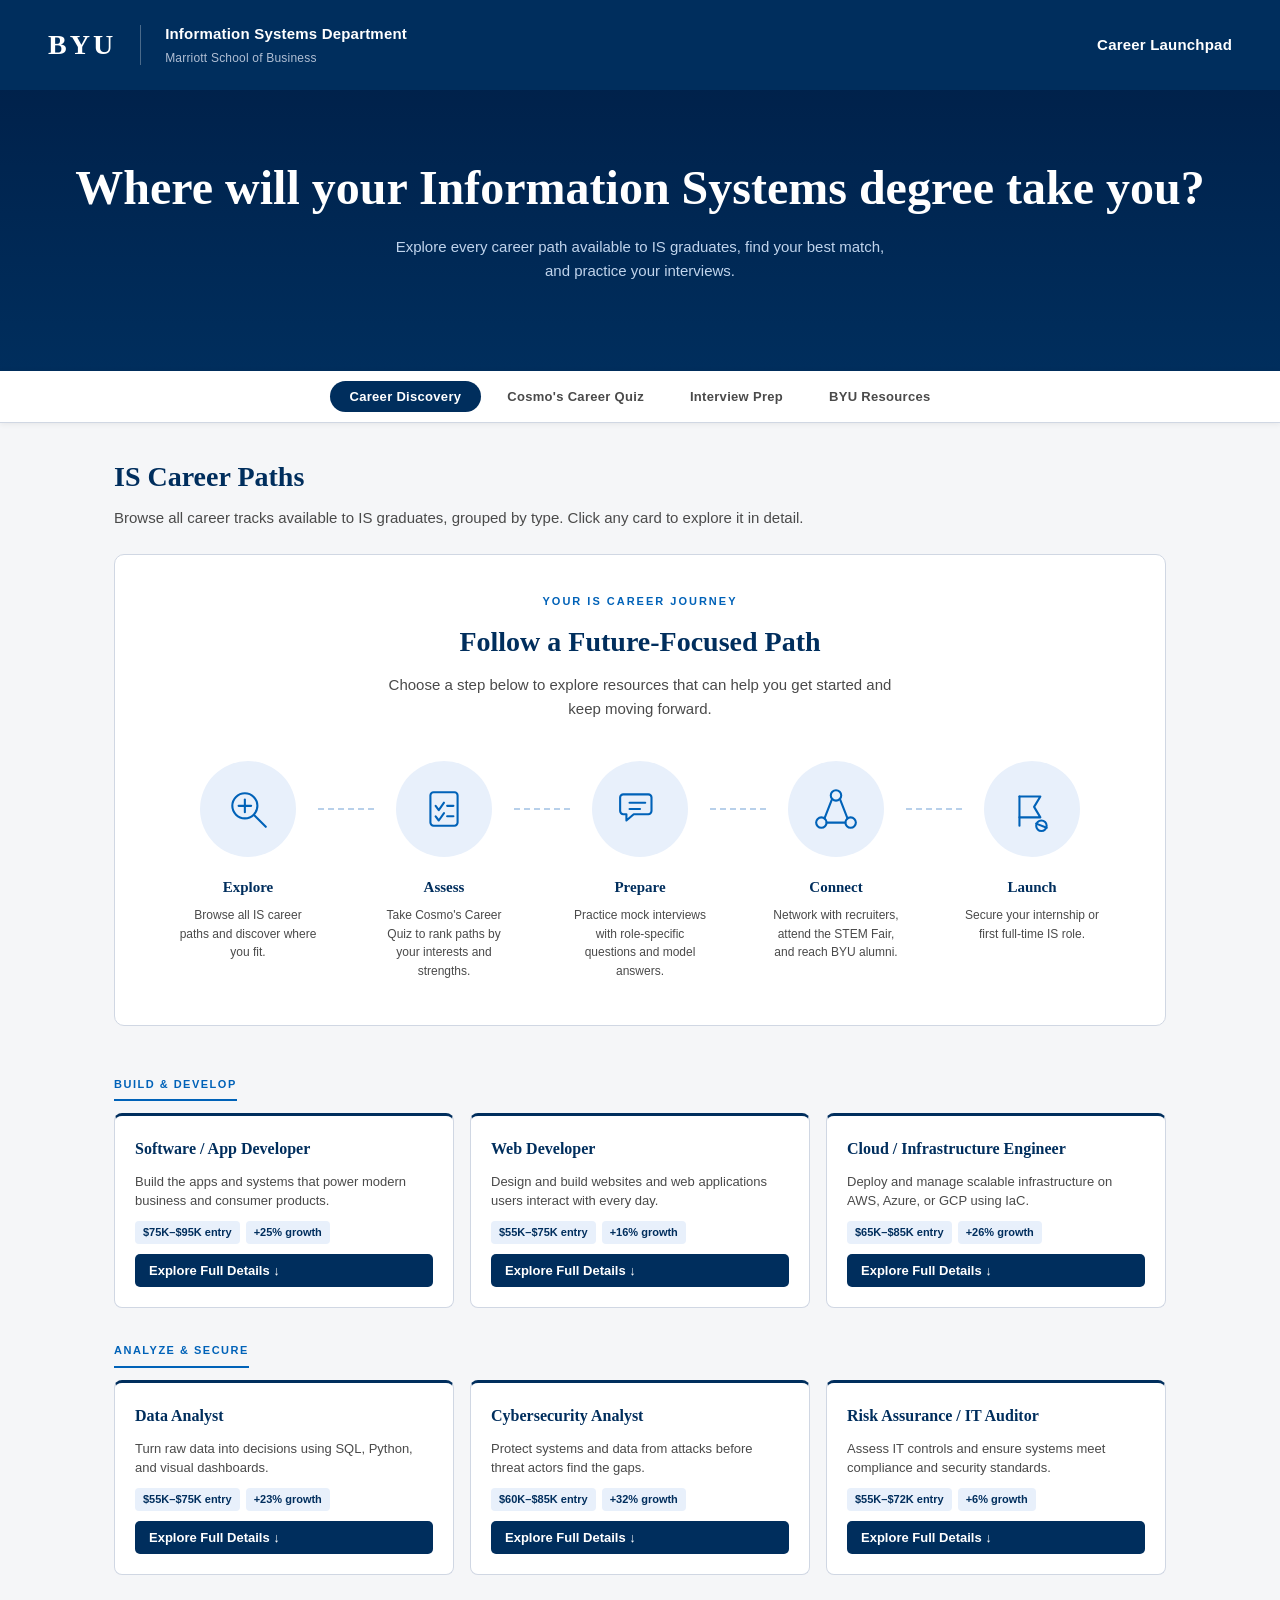
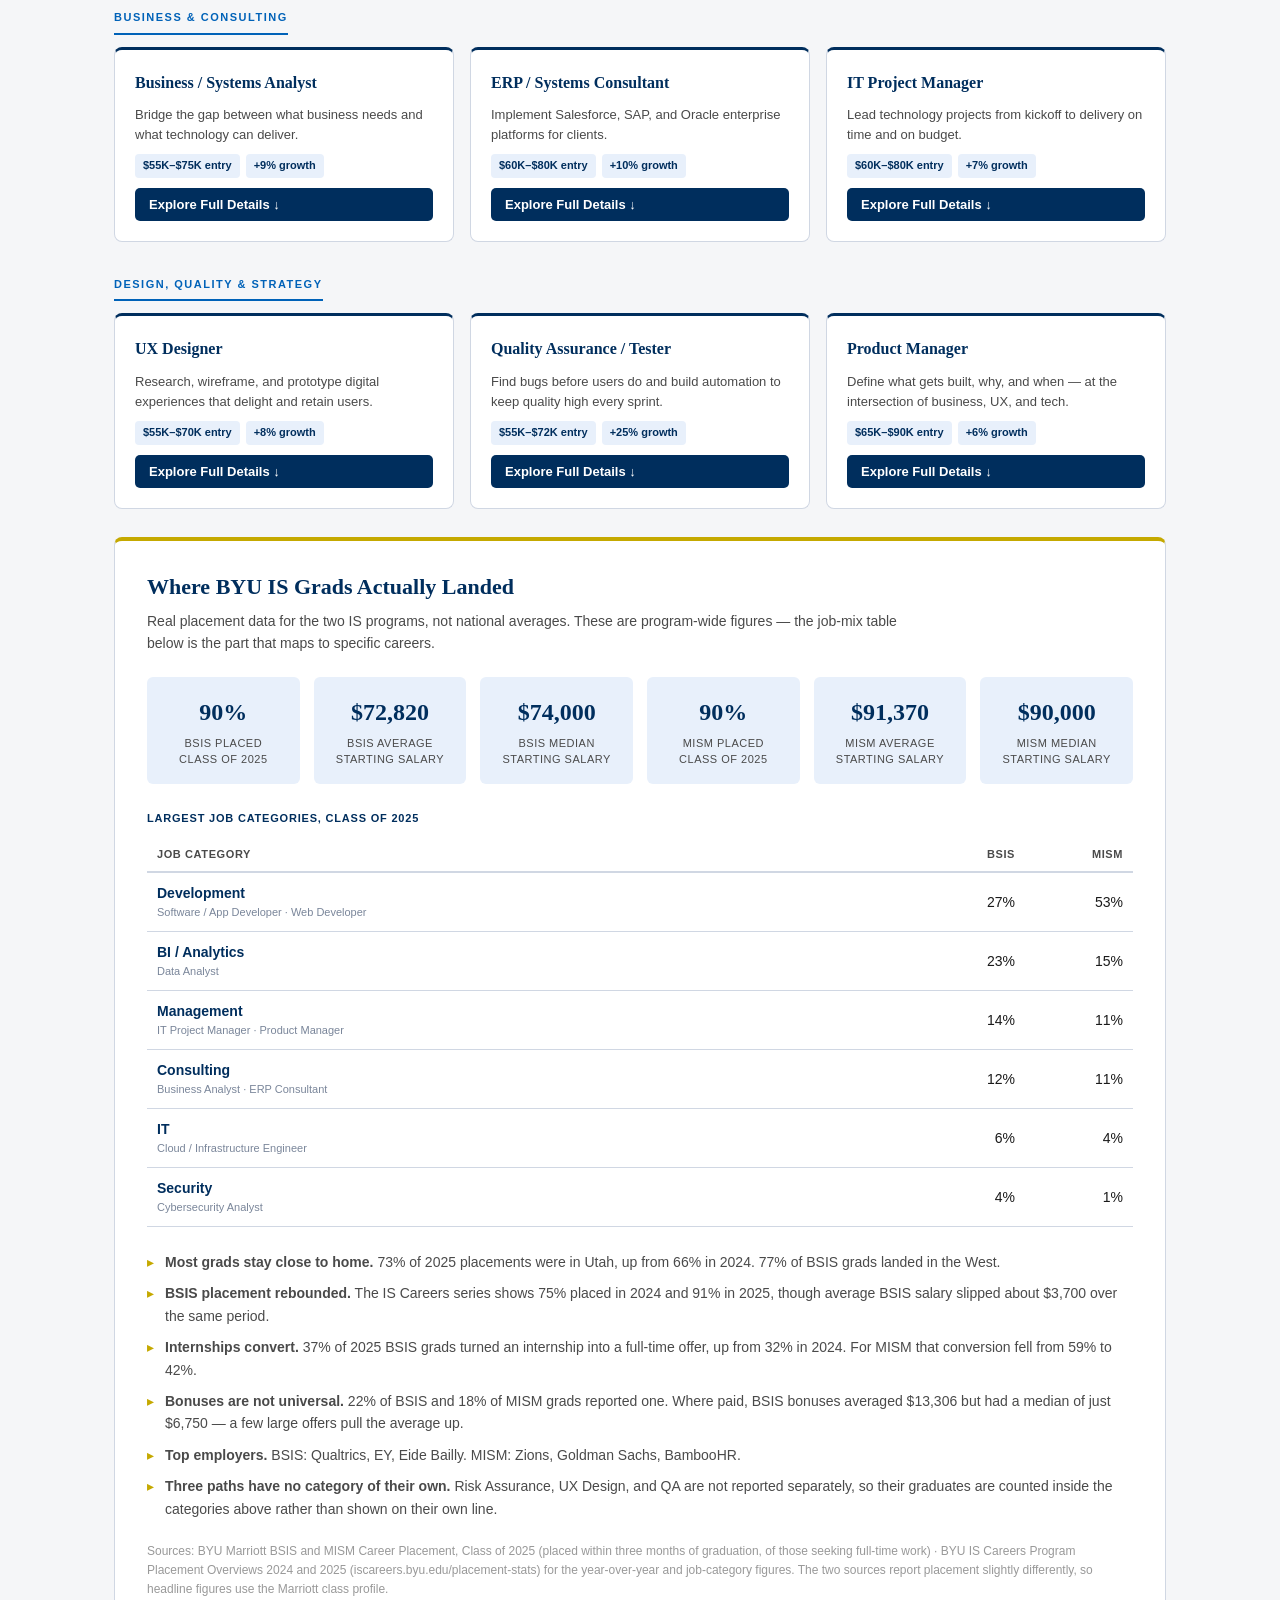
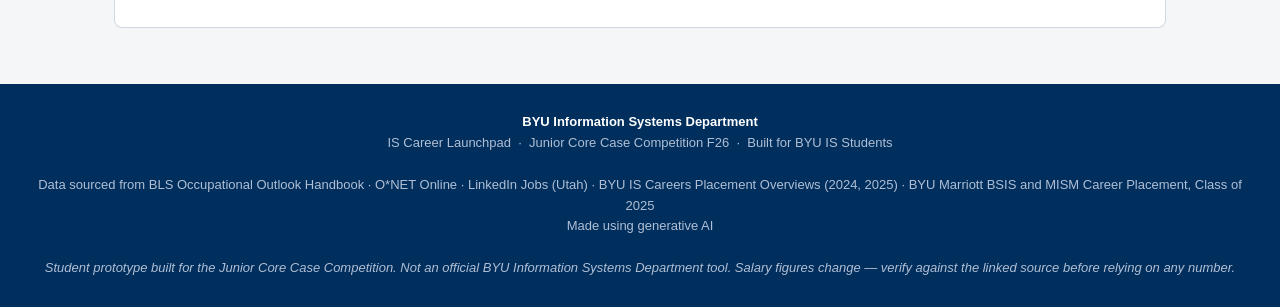
==== commit ed1edecf: "Adopt team site as deliverable, fix responsive and a11y bugs, add Vercel config Promotes the team's " ====
--- a/index.html
+++ b/index.html
@@ -1,4931 +1,4068 @@
 <!DOCTYPE html>
 <html lang="en">
 <head>
-<meta charset="utf-8">
-<meta name="viewport" content="width=device-width, initial-scale=1">
-<title>IS Career Launchpad</title>
-<meta name="description" content="Career exploration and interview preparation for BYU Information Systems students. Twelve IS career paths and a role-specific mock interview tool.">
-<style>
-/* ==========================================================================
-   SOURCE: src/css/tokens.css
-   ========================================================================== */
-/* ==========================================================================
-   DESIGN TOKENS
-   --------------------------------------------------------------------------
-   Every colour here is either (a) an official BYU brand colour, or (b) a
-   neutral/semantic value derived by a stated rule. Nothing is picked by vibe.
-
-   Source of brand colours: BYU Brand Guidelines -> Colors
-   https://brand.byu.edu/brand-guidelines/colors/
-     Navy   PMS 648 C   #002E5D   "should be used abundantly as the dominant
-                                   colour to quickly establish university identity"
-     Royal  PMS 293 C   #0047BA   "preferred accent and background colour"
-     White              #FFFFFF
-
-   Derivation rule for neutrals: single hue (212deg, the hue of BYU Navy),
-   saturation stepped 28% -> 8% as lightness rises. This keeps every grey
-   visibly related to Navy instead of being an unrelated neutral.
-
-   Derivation rule for semantics: fixed lightness (L*~38 dark / ~96 tint) so
-   all three status colours carry equal visual weight and each clears 4.5:1
-   contrast on its own tint. Hues chosen at maximum mutual separation that
-   still reads conventionally (green = met, amber = partial, red = missing).
-   ========================================================================== */
-
-:root {
-  /* --- BYU brand ------------------------------------------------------- */
-  --byu-navy: #002e5d;
-  --byu-royal: #0047ba;
-  --byu-white: #ffffff;
-
-  /* Navy/royal variants, generated by lightness shift only (hue locked) */
-  --navy-900: #001c38;
-  --navy-800: #002e5d;
-  --navy-700: #073d73;
-  --royal-600: #0047ba;
-  --royal-500: #1a5ecb;
-  --royal-100: #dde7f8;
-  --royal-050: #eef3fc;
-
-  /* --- Neutrals (hue 212) ---------------------------------------------- */
-  --n-000: #ffffff;
-  --n-025: #f8f9fb;
-  --n-050: #f2f4f8;
-  --n-100: #e8ecf2;
-  --n-200: #d8dfe9;
-  --n-300: #bcc7d6;
-  --n-400: #8f9db1;
-  --n-500: #6b7a8f;
-  --n-600: #4d5c72;
-  --n-700: #364457;
-  --n-800: #22303f;
-  --n-900: #14202c;
-
-  /* --- Semantic (interview feedback only) ------------------------------ */
-  --ok-fg: #12664a;
-  --ok-bg: #e8f4ef;
-  --ok-br: #b6ddcd;
-
-  --mid-fg: #8a5300;
-  --mid-bg: #fbf1e2;
-  --mid-br: #ecd4ac;
-
-  --gap-fg: #9c2b32;
-  --gap-bg: #fbecec;
-  --gap-br: #eec7c8;
-
-  /* --- Typography ------------------------------------------------------- */
-  /* System stack only: the deliverable must run offline from a file:// URL
-     during the recorded demo, so no webfont CDN. */
-  --font-sans: -apple-system, BlinkMacSystemFont, "Segoe UI", Roboto,
-    "Helvetica Neue", Arial, sans-serif;
-  --font-mono: ui-monospace, SFMono-Regular, "SF Mono", Menlo, Consolas,
-    "Liberation Mono", monospace;
-
-  /* Type scale: 1.200 (minor third) from a 16px base */
-  --t-xs: 0.694rem;
-  --t-sm: 0.833rem;
-  --t-base: 1rem;
-  --t-md: 1.2rem;
-  --t-lg: 1.44rem;
-  --t-xl: 1.728rem;
-  --t-2xl: 2.074rem;
-  --t-3xl: 2.488rem;
-
-  /* --- Spacing: 4px base, doubling-ish ---------------------------------- */
-  --s-1: 4px;
-  --s-2: 8px;
-  --s-3: 12px;
-  --s-4: 16px;
-  --s-5: 24px;
-  --s-6: 32px;
-  --s-7: 48px;
-  --s-8: 64px;
-
-  /* --- Radius / elevation ------------------------------------------------ */
-  --r-sm: 4px;
-  --r-md: 8px;
-  --r-lg: 12px;
-  --r-full: 999px;
-
-  --shadow-1: 0 1px 2px rgba(0, 46, 93, 0.06);
-  --shadow-2: 0 2px 8px rgba(0, 46, 93, 0.08);
-  --shadow-3: 0 8px 24px rgba(0, 46, 93, 0.12);
-
-  --max-w: 1120px;
-}
-
-
-/* ==========================================================================
-   SOURCE: src/css/app.css
-   ========================================================================== */
-/* ==========================================================================
-   IS CAREER LAUNCHPAD - APPLICATION STYLES
-   Layout language: one 1120px column, 4-up card grid, white cards on a
-   --n-025 ground. Matches the "Twelve paths" reference layout.
-   ========================================================================== */
-
-*,
-*::before,
-*::after { box-sizing: border-box; }
-
-html { -webkit-text-size-adjust: 100%; }
-
-body {
-  margin: 0;
-  font-family: var(--font-sans);
-  font-size: var(--t-base);
-  line-height: 1.55;
-  color: var(--n-800);
-  background: var(--n-025);
-}
-
-h1, h2, h3, h4 {
-  margin: 0;
-  color: var(--byu-navy);
-  line-height: 1.2;
-  font-weight: 700;
-  letter-spacing: -0.01em;
-}
-
-p { margin: 0 0 var(--s-3); }
-a { color: var(--royal-600); }
-
-.wrap {
-  max-width: var(--max-w);
-  margin: 0 auto;
-  padding: 0 var(--s-5);
-}
-
-.sr-only {
-  position: absolute; width: 1px; height: 1px;
-  padding: 0; margin: -1px; overflow: hidden;
-  clip: rect(0 0 0 0); white-space: nowrap; border: 0;
-}
-
-/* --- Skip link ---------------------------------------------------------- */
-.skip {
-  position: absolute; left: -9999px; top: 0; z-index: 100;
-  background: var(--byu-navy); color: #fff;
-  padding: var(--s-3) var(--s-4); border-radius: 0 0 var(--r-md) 0;
-}
-.skip:focus { left: 0; }
-
-/* --- Focus ring (one rule, applies everywhere) -------------------------- */
-:focus-visible {
-  outline: 3px solid var(--royal-600);
-  outline-offset: 2px;
-  border-radius: var(--r-sm);
-}
-
-/* ==========================================================================
-   Masthead + module tabs
-   ========================================================================== */
-
-.masthead {
-  background: var(--byu-navy);
-  color: #fff;
-  border-bottom: 4px solid var(--byu-royal);
-}
-
-.masthead__inner {
-  display: flex;
-  align-items: center;
-  justify-content: space-between;
-  gap: var(--s-4);
-  padding-top: var(--s-4);
-  padding-bottom: var(--s-4);
-  flex-wrap: wrap;
-}
-
-.brand { display: flex; align-items: center; gap: var(--s-3); }
-
-.brand__mark {
-  width: 40px; height: 40px; flex: none;
-  border-radius: var(--r-md);
-  background: var(--byu-royal);
-  display: grid; place-items: center;
-  font-weight: 800; font-size: var(--t-sm); letter-spacing: 0.02em;
-  color: #fff;
-}
-
-.brand__text h1 {
-  color: #fff;
-  font-size: var(--t-md);
-  letter-spacing: -0.01em;
-}
-.brand__text p {
-  margin: 0;
-  font-size: var(--t-xs);
-  color: var(--royal-100);
-  text-transform: uppercase;
-  letter-spacing: 0.08em;
-}
-
-.tabs { display: flex; gap: var(--s-2); }
-
-.tab {
-  appearance: none;
-  border: 1px solid rgba(255, 255, 255, 0.25);
-  background: transparent;
-  color: #fff;
-  font: inherit;
-  font-size: var(--t-sm);
-  font-weight: 600;
-  padding: var(--s-2) var(--s-4);
-  border-radius: var(--r-full);
-  cursor: pointer;
-  white-space: nowrap;
-}
-.tab:hover { background: rgba(255, 255, 255, 0.1); }
-.tab[aria-selected="true"] {
-  background: #fff;
-  color: var(--byu-navy);
-  border-color: #fff;
-}
-
-/* ==========================================================================
-   Hero + department stat strip
-   ========================================================================== */
-
-.hero {
-  background: linear-gradient(180deg, var(--byu-navy) 0%, var(--navy-700) 100%);
-  color: #fff;
-  padding: var(--s-7) 0 var(--s-8);
-}
-.hero h2 {
-  color: #fff;
-  font-size: var(--t-3xl);
-  max-width: 20ch;
-  margin-bottom: var(--s-3);
-}
-.hero p {
-  color: var(--royal-100);
-  font-size: var(--t-md);
-  max-width: 62ch;
-  margin-bottom: 0;
-}
-
-.statstrip {
-  display: grid;
-  grid-template-columns: repeat(4, 1fr);
-  gap: var(--s-3);
-  margin-top: calc(var(--s-6) * -1);
-  margin-bottom: var(--s-6);
-}
-
-.stat {
-  background: #fff;
-  border: 1px solid var(--n-200);
-  border-radius: var(--r-lg);
-  padding: var(--s-4);
-  box-shadow: var(--shadow-2);
-}
-.stat__value {
-  font-size: var(--t-2xl);
-  font-weight: 800;
-  color: var(--byu-navy);
-  line-height: 1.1;
-  font-variant-numeric: tabular-nums;
-}
-.stat__label {
-  font-size: var(--t-sm);
-  font-weight: 600;
-  color: var(--n-700);
-  margin-top: var(--s-1);
-}
-.stat__note {
-  font-size: var(--t-xs);
-  color: var(--n-500);
-  margin-top: var(--s-1);
-}
-
-/* ==========================================================================
-   Section furniture
-   ========================================================================== */
-
-.section { padding: var(--s-6) 0; }
-
-.section__head {
-  display: flex;
-  align-items: baseline;
-  justify-content: space-between;
-  gap: var(--s-4);
-  margin-bottom: var(--s-4);
-  flex-wrap: wrap;
-}
-.section__head h3 { font-size: var(--t-xl); }
-.section__head p {
-  margin: 0;
-  color: var(--n-600);
-  font-size: var(--t-sm);
-  max-width: 60ch;
-}
-
-.eyebrow {
-  font-size: var(--t-xs);
-  font-weight: 700;
-  letter-spacing: 0.1em;
-  text-transform: uppercase;
-  color: var(--royal-600);
-  margin-bottom: var(--s-2);
-}
-
-/* ==========================================================================
-   Twelve-paths grid  (the reference layout)
-   ========================================================================== */
-
-.pathgrid {
-  display: grid;
-  grid-template-columns: repeat(4, 1fr);
-  gap: var(--s-3);
-}
-
-.pathcard {
-  display: flex;
-  align-items: center;
-  gap: var(--s-3);
-  width: 100%;
-  text-align: left;
-  font: inherit;
-  background: #fff;
-  border: 1px solid var(--n-200);
-  border-radius: var(--r-md);
-  padding: var(--s-3) var(--s-4);
-  cursor: pointer;
-  transition: border-color 0.12s, box-shadow 0.12s, transform 0.12s;
-}
-.pathcard:hover {
-  border-color: var(--royal-600);
-  box-shadow: var(--shadow-2);
-  transform: translateY(-1px);
-}
-.pathcard[aria-pressed="true"] {
-  border-color: var(--byu-royal);
-  box-shadow: inset 0 0 0 1px var(--byu-royal);
-  background: var(--royal-050);
-}
-
-.pathcard__icon {
-  flex: none;
-  width: 40px; height: 40px;
-  border: 1px solid var(--royal-100);
-  border-radius: var(--r-md);
-  display: grid; place-items: center;
-  color: var(--byu-royal);
-  background: #fff;
-}
-.pathcard__icon svg { width: 22px; height: 22px; display: block; }
-
-/* Name and family stack; both must be block or they run together inline. */
-.pathcard__text { display: flex; flex-direction: column; min-width: 0; }
-
-.pathcard__name {
-  display: block;
-  font-weight: 600;
-  font-size: var(--t-base);
-  color: var(--byu-navy);
-  line-height: 1.25;
-}
-.pathcard__meta {
-  display: block;
-  font-size: var(--t-xs);
-  color: var(--n-500);
-  letter-spacing: 0.04em;
-  text-transform: uppercase;
-  margin-top: 2px;
-}
-
-/* ==========================================================================
-   Detail panel
-   ========================================================================== */
-
-.detail {
-  background: #fff;
-  border: 1px solid var(--n-200);
-  border-radius: var(--r-lg);
-  box-shadow: var(--shadow-2);
-  overflow: hidden;
-  margin-top: var(--s-5);
-}
-
-.detail__head {
-  display: flex;
-  align-items: flex-start;
-  gap: var(--s-4);
-  padding: var(--s-5);
-  border-bottom: 1px solid var(--n-100);
-  background: var(--n-025);
-}
-.detail__head .pathcard__icon { width: 48px; height: 48px; }
-.detail__head .pathcard__icon svg { width: 26px; height: 26px; }
-.detail__head h3 { font-size: var(--t-xl); }
-.detail__head p { margin: var(--s-1) 0 0; color: var(--n-600); font-size: var(--t-sm); }
-
-.detail__close {
-  margin-left: auto;
-  appearance: none; border: 1px solid var(--n-300);
-  background: #fff; color: var(--n-700);
-  font: inherit; font-size: var(--t-sm);
-  border-radius: var(--r-full);
-  padding: var(--s-1) var(--s-3);
-  cursor: pointer;
-}
-.detail__close:hover { border-color: var(--n-500); }
-
-.detail__body {
-  display: grid;
-  grid-template-columns: 1fr 320px;
-  gap: 0;
-}
-.detail__main { padding: var(--s-5); }
-.detail__side {
-  padding: var(--s-5);
-  background: var(--n-025);
-  border-left: 1px solid var(--n-100);
-}
-
-.field { margin-bottom: var(--s-5); }
-.field:last-child { margin-bottom: 0; }
-.field__label {
-  font-size: var(--t-xs);
-  font-weight: 700;
-  letter-spacing: 0.08em;
-  text-transform: uppercase;
-  color: var(--n-500);
-  margin-bottom: var(--s-2);
-}
-.field p { margin: 0; }
-
-.chips { display: flex; flex-wrap: wrap; gap: var(--s-2); }
-.chip {
-  font-size: var(--t-sm);
-  background: var(--royal-050);
-  border: 1px solid var(--royal-100);
-  color: var(--navy-700);
-  border-radius: var(--r-full);
-  padding: 3px var(--s-3);
-}
-
-.traits { margin: 0; padding-left: 1.1em; }
-.traits li { margin-bottom: var(--s-1); }
-
-/* Salary block */
-.pay {
-  background: #fff;
-  border: 1px solid var(--n-200);
-  border-radius: var(--r-md);
-  padding: var(--s-4);
-  margin-bottom: var(--s-4);
-}
-.pay__figure {
-  font-size: var(--t-xl);
-  font-weight: 800;
-  color: var(--byu-navy);
-  font-variant-numeric: tabular-nums;
-}
-.pay__caption { font-size: var(--t-xs); color: var(--n-500); }
-
-.growth {
-  display: inline-flex; align-items: center; gap: 6px;
-  font-size: var(--t-sm); font-weight: 600;
-  border-radius: var(--r-full);
-  padding: 2px var(--s-3);
-  margin-top: var(--s-2);
-}
-.growth--fast { background: var(--ok-bg); color: var(--ok-fg); border: 1px solid var(--ok-br); }
-.growth--avg  { background: var(--mid-bg); color: var(--mid-fg); border: 1px solid var(--mid-br); }
-.growth--slow { background: var(--gap-bg); color: var(--gap-fg); border: 1px solid var(--gap-br); }
-
-.sources { font-size: var(--t-xs); color: var(--n-600); }
-.sources ul { margin: var(--s-2) 0 0; padding-left: 1.1em; }
-.sources li { margin-bottom: var(--s-2); }
-.sources a { word-break: break-word; }
-
-.cta-row { display: flex; gap: var(--s-3); flex-wrap: wrap; margin-top: var(--s-5); }
-
-/* ==========================================================================
-   Buttons
-   ========================================================================== */
-
-.btn {
-  appearance: none;
-  font: inherit; font-weight: 600; font-size: var(--t-sm);
-  border-radius: var(--r-md);
-  padding: var(--s-3) var(--s-5);
-  cursor: pointer;
-  border: 1px solid transparent;
-  display: inline-flex; align-items: center; gap: var(--s-2);
-}
-.btn--primary { background: var(--byu-royal); color: #fff; }
-.btn--primary:hover { background: var(--royal-500); }
-.btn--ghost { background: #fff; color: var(--byu-navy); border-color: var(--n-300); }
-.btn--ghost:hover { border-color: var(--byu-royal); color: var(--byu-royal); }
-.btn:disabled { opacity: 0.5; cursor: not-allowed; }
-
-/* ==========================================================================
-   Fit Finder
-   ========================================================================== */
-
-.finder {
-  background: #fff;
-  border: 1px solid var(--n-200);
-  border-radius: var(--r-lg);
-  box-shadow: var(--shadow-2);
-  padding: var(--s-5);
-}
-
-.finder__progress {
-  height: 6px;
-  background: var(--n-100);
-  border-radius: var(--r-full);
-  overflow: hidden;
-  margin-bottom: var(--s-5);
-}
-.finder__bar {
-  height: 100%;
-  background: var(--byu-royal);
-  border-radius: var(--r-full);
-  transition: width 0.25s ease;
-}
-
-.finder__q {
-  font-size: var(--t-lg);
-  font-weight: 700;
-  color: var(--byu-navy);
-  margin-bottom: var(--s-4);
-}
-
-.opts { display: grid; gap: var(--s-2); }
-.opt {
-  text-align: left; font: inherit;
-  background: #fff;
-  border: 1px solid var(--n-200);
-  border-radius: var(--r-md);
-  padding: var(--s-3) var(--s-4);
-  cursor: pointer;
-  color: var(--n-800);
-}
-.opt:hover { border-color: var(--byu-royal); background: var(--royal-050); }
-
-.results { display: grid; gap: var(--s-3); }
-.result {
-  display: flex; align-items: center; gap: var(--s-4);
-  border: 1px solid var(--n-200);
-  border-radius: var(--r-md);
-  padding: var(--s-3) var(--s-4);
-  background: #fff;
-}
-.result__rank {
-  flex: none; width: 28px; height: 28px;
-  border-radius: var(--r-full);
-  background: var(--byu-navy); color: #fff;
-  display: grid; place-items: center;
-  font-size: var(--t-sm); font-weight: 700;
-}
-.result__body { flex: 1; min-width: 0; }
-.result__name { font-weight: 600; color: var(--byu-navy); }
-.result__why { font-size: var(--t-sm); color: var(--n-600); }
-.result__meter {
-  flex: none; width: 96px; height: 8px;
-  background: var(--n-100); border-radius: var(--r-full); overflow: hidden;
-}
-.result__fill { height: 100%; background: var(--byu-royal); }
-
-/* ==========================================================================
-   Pay comparison chart
-   ========================================================================== */
-
-.chart { display: grid; gap: var(--s-3); }
-.chartrow {
-  display: grid;
-  grid-template-columns: 190px 1fr 110px;
-  align-items: center;
-  gap: var(--s-3);
-  font-size: var(--t-sm);
-}
-.chartrow__name { color: var(--n-700); font-weight: 600; }
-.chartrow__track {
-  background: var(--n-100);
-  border-radius: var(--r-full);
-  height: 20px;
-  overflow: hidden;
-}
-.chartrow__fill {
-  height: 100%;
-  background: var(--byu-royal);
-  border-radius: var(--r-full);
-}
-.chartrow__fill--start { background: var(--byu-navy); }
-.chartrow__val {
-  text-align: right;
-  font-variant-numeric: tabular-nums;
-  color: var(--byu-navy);
-  font-weight: 700;
-}
-
-.legend { display: flex; gap: var(--s-5); flex-wrap: wrap; font-size: var(--t-sm); color: var(--n-600); margin-bottom: var(--s-4); }
-.legend span { display: inline-flex; align-items: center; gap: var(--s-2); }
-.swatch { width: 12px; height: 12px; border-radius: 3px; display: inline-block; }
-
-.callout {
-  border-left: 3px solid var(--byu-royal);
-  background: var(--royal-050);
-  padding: var(--s-4);
-  border-radius: 0 var(--r-md) var(--r-md) 0;
-  font-size: var(--t-sm);
-  color: var(--navy-700);
-  margin-top: var(--s-5);
-}
-.callout strong { color: var(--byu-navy); }
-
-/* ==========================================================================
-   Interview module
-   ========================================================================== */
-
-.split {
-  display: grid;
-  grid-template-columns: 260px 1fr;
-  gap: var(--s-5);
-  align-items: start;
-}
-
-.picker {
-  background: #fff;
-  border: 1px solid var(--n-200);
-  border-radius: var(--r-lg);
-  padding: var(--s-3);
-  position: sticky;
-  top: var(--s-4);
-}
-.picker__title {
-  font-size: var(--t-xs); font-weight: 700; letter-spacing: 0.08em;
-  text-transform: uppercase; color: var(--n-500);
-  padding: var(--s-2) var(--s-3);
-}
-.picker__item {
-  display: flex; align-items: center; gap: var(--s-3);
-  width: 100%; text-align: left; font: inherit;
-  background: none; border: 0; cursor: pointer;
-  padding: var(--s-2) var(--s-3);
-  border-radius: var(--r-md);
-  color: var(--n-700); font-size: var(--t-sm);
-}
-.picker__item:hover { background: var(--n-050); }
-.picker__item[aria-pressed="true"] {
-  background: var(--royal-050);
-  color: var(--byu-navy);
-  font-weight: 700;
-}
-.picker__item svg { width: 18px; height: 18px; flex: none; color: var(--byu-royal); }
-
-.qcard {
-  background: #fff;
-  border: 1px solid var(--n-200);
-  border-radius: var(--r-lg);
-  box-shadow: var(--shadow-2);
-  overflow: hidden;
-}
-.qcard__top {
-  display: flex; align-items: center; gap: var(--s-3);
-  padding: var(--s-4) var(--s-5);
-  border-bottom: 1px solid var(--n-100);
-  background: var(--n-025);
-  flex-wrap: wrap;
-}
-.badge {
-  font-size: var(--t-xs); font-weight: 700;
-  letter-spacing: 0.06em; text-transform: uppercase;
-  border-radius: var(--r-full);
-  padding: 3px var(--s-3);
-}
-.badge--behavioral { background: var(--royal-050); color: var(--navy-700); border: 1px solid var(--royal-100); }
-.badge--technical { background: var(--n-100); color: var(--n-700); border: 1px solid var(--n-200); }
-
-.qcounter { margin-left: auto; font-size: var(--t-sm); color: var(--n-500); font-variant-numeric: tabular-nums; }
-
-.qcard__body { padding: var(--s-5); }
-
-.question {
-  font-size: var(--t-lg);
-  font-weight: 700;
-  color: var(--byu-navy);
-  line-height: 1.35;
-  margin-bottom: var(--s-2);
-}
-.qsource { font-size: var(--t-xs); color: var(--n-500); margin-bottom: var(--s-4); }
-
-textarea.answer {
-  width: 100%;
-  min-height: 190px;
-  resize: vertical;
-  font: inherit;
-  font-size: var(--t-sm);
-  line-height: 1.6;
-  color: var(--n-800);
-  padding: var(--s-4);
-  border: 1px solid var(--n-300);
-  border-radius: var(--r-md);
-  background: #fff;
-}
-textarea.answer:focus { border-color: var(--byu-royal); }
-
-.answer-meta {
-  display: flex; justify-content: space-between; align-items: center;
-  font-size: var(--t-xs); color: var(--n-500);
-  margin-top: var(--s-2);
-  flex-wrap: wrap; gap: var(--s-3);
-}
-
-/* --- Feedback ----------------------------------------------------------- */
-
-.feedback {
-  border-top: 1px solid var(--n-100);
-  padding: var(--s-5);
-  background: var(--n-025);
-}
-
-.score {
-  display: flex; align-items: center; gap: var(--s-4);
-  margin-bottom: var(--s-4);
-}
-.score__ring {
-  flex: none; width: 64px; height: 64px;
-  border-radius: 50%;
-  display: grid; place-items: center;
-  font-weight: 800; font-size: var(--t-md);
-  color: var(--byu-navy);
-  background: conic-gradient(var(--byu-royal) var(--pct, 0%), var(--n-200) 0);
-  position: relative;
-}
-.score__ring::after {
-  content: ""; position: absolute; inset: 6px;
-  background: var(--n-025); border-radius: 50%;
-}
-.score__ring span { position: relative; z-index: 1; }
-.score__verdict { font-weight: 700; color: var(--byu-navy); font-size: var(--t-md); }
-.score__sub { font-size: var(--t-sm); color: var(--n-600); }
-
-.dims { display: grid; gap: var(--s-2); margin-bottom: var(--s-4); }
-.dim {
-  display: grid;
-  grid-template-columns: 22px 150px 1fr;
-  gap: var(--s-3);
-  align-items: start;
-  background: #fff;
-  border: 1px solid var(--n-200);
-  border-radius: var(--r-md);
-  padding: var(--s-3);
-  font-size: var(--t-sm);
-}
-.dim__icon {
-  width: 22px; height: 22px; border-radius: var(--r-full);
-  display: grid; place-items: center;
-  font-size: 12px; font-weight: 800; flex: none;
-}
-.dim--ok .dim__icon  { background: var(--ok-bg);  color: var(--ok-fg);  border: 1px solid var(--ok-br); }
-.dim--mid .dim__icon { background: var(--mid-bg); color: var(--mid-fg); border: 1px solid var(--mid-br); }
-.dim--gap .dim__icon { background: var(--gap-bg); color: var(--gap-fg); border: 1px solid var(--gap-br); }
-.dim__name { font-weight: 700; color: var(--n-700); }
-.dim__note { color: var(--n-600); }
-
-.fixfirst {
-  border: 1px solid var(--mid-br);
-  background: var(--mid-bg);
-  color: var(--mid-fg);
-  border-radius: var(--r-md);
-  padding: var(--s-4);
-  font-size: var(--t-sm);
-  margin-bottom: var(--s-4);
-}
-.fixfirst strong { display: block; margin-bottom: var(--s-1); }
-
-.model {
-  background: #fff;
-  border: 1px solid var(--n-200);
-  border-radius: var(--r-md);
-  padding: var(--s-4);
-  font-size: var(--t-sm);
-}
-.model h4 { font-size: var(--t-sm); margin-bottom: var(--s-2); }
-.model__structure {
-  display: flex; gap: var(--s-2); flex-wrap: wrap;
-  margin-bottom: var(--s-3);
-}
-.model__step {
-  font-size: var(--t-xs); font-weight: 700;
-  background: var(--n-050); border: 1px solid var(--n-200);
-  color: var(--n-600);
-  border-radius: var(--r-full); padding: 2px var(--s-3);
-}
-.model p { color: var(--n-700); }
-.model p:last-child { margin-bottom: 0; }
-
-details.rubric { margin-top: var(--s-4); font-size: var(--t-sm); }
-details.rubric summary {
-  cursor: pointer; font-weight: 600; color: var(--royal-600);
-}
-details.rubric div { margin-top: var(--s-3); color: var(--n-600); }
-
-/* --- Session tracker ---------------------------------------------------- */
-
-.tracker {
-  display: flex; gap: var(--s-2); flex-wrap: wrap;
-  margin-top: var(--s-4);
-}
-.tracker__dot {
-  width: 26px; height: 26px; border-radius: var(--r-full);
-  display: grid; place-items: center;
-  font-size: var(--t-xs); font-weight: 700;
-  border: 1px solid var(--n-300); background: #fff; color: var(--n-500);
-}
-.tracker__dot--done { background: var(--ok-bg); border-color: var(--ok-br); color: var(--ok-fg); }
-.tracker__dot--current { border-color: var(--byu-royal); color: var(--byu-royal); box-shadow: inset 0 0 0 1px var(--byu-royal); }
-
-/* ==========================================================================
-   Footer
-   ========================================================================== */
-
-.foot {
-  border-top: 1px solid var(--n-200);
-  background: #fff;
-  padding: var(--s-6) 0;
-  margin-top: var(--s-7);
-  font-size: var(--t-sm);
-  color: var(--n-600);
-}
-.foot strong { color: var(--byu-navy); }
-.foot ul { padding-left: 1.1em; margin: var(--s-2) 0 0; }
-
-.disclaimer {
-  background: var(--n-050);
-  border: 1px solid var(--n-200);
-  border-radius: var(--r-md);
-  padding: var(--s-4);
-  font-size: var(--t-xs);
-  color: var(--n-600);
-  margin-top: var(--s-5);
-}
-
-/* ==========================================================================
-   Responsive
-   ========================================================================== */
-
-@media (max-width: 980px) {
-  .pathgrid { grid-template-columns: repeat(2, 1fr); }
-  .statstrip { grid-template-columns: repeat(2, 1fr); }
-  .detail__body { grid-template-columns: 1fr; }
-  .detail__side { border-left: 0; border-top: 1px solid var(--n-100); }
-  .split { grid-template-columns: 1fr; }
-  .picker { position: static; }
-  .picker__list { display: grid; grid-template-columns: repeat(2, 1fr); }
-}
-
-@media (max-width: 640px) {
-  .pathgrid { grid-template-columns: 1fr; }
-  .statstrip { grid-template-columns: 1fr; }
-  .hero h2 { font-size: var(--t-2xl); }
-  .chartrow { grid-template-columns: 1fr; gap: var(--s-1); }
-  .chartrow__val { text-align: left; }
-  .dim { grid-template-columns: 22px 1fr; }
-  .dim__note { grid-column: 2; }
-  .picker__list { grid-template-columns: 1fr; }
-}
-
-@media print {
-  .tabs, .cta-row, .btn { display: none; }
-  body { background: #fff; }
-}
-
-</style>
+    <meta charset="UTF-8">
+    <meta name="viewport" content="width=device-width, initial-scale=1.0">
+    <title>IS Career Launchpad | BYU Information Systems</title>
+<meta name="description" content="Explore twelve Information Systems career paths, find your best match with Cosmo's Career Quiz, and practise real interview questions on camera. A student prototype for the BYU IS Junior Core Case Competition.">
+    <style>
+        :root {
+            --byu-navy: #002E5D;
+            --byu-royal: #0062B8;
+            --byu-gold: #C5A900;
+            --byu-light-blue: #E8F0FB;
+            --white: #ffffff;
+            --light-gray: #f5f6f8;
+            --text-dark: #1a1a1a;
+            --text-medium: #4a4a4a;
+            --border: #d0d7e3;
+        }
+
+        * { margin: 0; padding: 0; box-sizing: border-box; }
+
+        body {
+            font-family: Arial, 'Helvetica Neue', sans-serif;
+            color: var(--text-dark);
+            background: var(--light-gray);
+            line-height: 1.6;
+        }
+
+        /* ── Header ── */
+        .header-top {
+            background: var(--byu-navy);
+            padding: 22px 48px;
+            display: flex;
+            align-items: center;
+            gap: 24px;
+        }
+
+        .byu-wordmark {
+            font-size: 28px;
+            font-weight: bold;
+            font-family: Georgia, serif;
+            letter-spacing: 3px;
+            color: white;
+            flex-shrink: 0;
+        }
+
+        .header-divider {
+            width: 1px;
+            height: 40px;
+            background: #4a6a8a;
+            flex-shrink: 0;
+        }
+
+        .dept-info { display: flex; flex-direction: column; gap: 3px; }
+
+        .header-launchpad-label {
+            margin-left: auto;
+            font-size: 15px;
+            font-weight: 600;
+            letter-spacing: 0.2px;
+            color: white;
+            flex-shrink: 0;
+        }
+
+        .dept-name {
+            font-size: 15px;
+            color: white;
+            font-weight: 600;
+            letter-spacing: 0.2px;
+        }
+
+        .school-name {
+            font-size: 12px;
+            color: #b0bfd4;
+            letter-spacing: 0.2px;
+        }
+
+        .hero {
+            /* Replace the URL below with your own BYU campus photo */
+            background-image:
+                linear-gradient(rgba(0, 30, 70, 0.78), rgba(0, 46, 93, 0.84)),
+                url('https://images.unsplash.com/photo-1541339907198-e08756dedf3f?w=1600&q=80&auto=format&fit=crop');
+            background-size: cover;
+            background-position: center 30%;
+            background-color: var(--byu-navy);
+            padding: 72px 40px 60px;
+            text-align: center;
+            color: white;
+        }
+
+        .hero-eyebrow {
+            font-size: 12px;
+            font-weight: 700;
+            letter-spacing: 2px;
+            text-transform: uppercase;
+            color: var(--byu-gold);
+            margin-bottom: 16px;
+        }
+
+        .hero h1 {
+            font-size: 48px;
+            font-weight: bold;
+            font-family: Georgia, serif;
+            margin-bottom: 20px;
+            line-height: 1.1;
+        }
+
+        .hero p {
+            font-size: 15px;
+            color: #c0d4ec;
+            max-width: 500px;
+            margin: 0 auto 28px;
+        }
+
+        .hero-actions { display: flex; gap: 12px; justify-content: center; flex-wrap: wrap; }
+
+        .btn-hero-primary {
+            background: var(--byu-gold);
+            color: var(--byu-navy);
+            border: none;
+            padding: 13px 28px;
+            border-radius: 6px;
+            font-size: 15px;
+            font-weight: 700;
+            cursor: pointer;
+            transition: opacity 0.2s;
+        }
+        .btn-hero-primary:hover { opacity: 0.9; }
+
+        .btn-hero-secondary {
+            background: transparent;
+            color: white;
+            border: 2px solid rgba(255,255,255,0.5);
+            padding: 11px 24px;
+            border-radius: 6px;
+            font-size: 15px;
+            font-weight: 600;
+            cursor: pointer;
+            transition: border-color 0.2s;
+        }
+        .btn-hero-secondary:hover { border-color: white; }
+
+        /* ── Main nav ── */
+        .main-nav {
+            background: white;
+            border-bottom: 1px solid var(--border);
+            display: flex;
+            justify-content: center;
+            align-items: center;
+            gap: 6px;
+            padding: 10px 24px;
+            position: sticky;
+            top: 0;
+            z-index: 100;
+            box-shadow: 0 1px 6px rgba(0,0,0,0.07);
+        }
+
+        .main-nav button {
+            padding: 8px 20px;
+            border: none;
+            background: none;
+            font-size: 13px;
+            font-weight: 600;
+            color: var(--text-medium);
+            cursor: pointer;
+            border-radius: 100px;
+            letter-spacing: 0.3px;
+            transition: all 0.18s;
+        }
+
+        .main-nav button.active {
+            color: white;
+            background: var(--byu-navy);
+        }
+
+        .main-nav button:hover:not(.active) {
+            background: var(--light-gray);
+            color: var(--byu-navy);
+        }
+
+        /* ── Sections ── */
+        .section { display: none; max-width: 1100px; margin: 32px auto; padding: 0 24px; }
+        .section.active { display: block; }
+
+        .section-header { margin-bottom: 24px; }
+        .section-header h2 { font-size: 28px; font-family: Georgia, serif; color: var(--byu-navy); margin-bottom: 6px; }
+        .section-header p { color: var(--text-medium); font-size: 15px; }
+
+        /* ── Career overview (category cards) ── */
+        .career-category { margin-bottom: 28px; }
+
+        .category-label {
+            font-size: 11px;
+            font-weight: 700;
+            text-transform: uppercase;
+            letter-spacing: 1.5px;
+            color: var(--byu-royal);
+            margin-bottom: 12px;
+            padding-bottom: 6px;
+            border-bottom: 2px solid var(--byu-royal);
+            display: inline-block;
+        }
+
+        .career-overview-grid { display: grid; grid-template-columns: repeat(3, 1fr); gap: 16px; }
+
+        .career-overview-card {
+            background: white;
+            border: 1px solid var(--border);
+            border-radius: 8px;
+            padding: 20px;
+            border-top: 3px solid var(--byu-navy);
+            display: flex;
+            flex-direction: column;
+            gap: 10px;
+            transition: box-shadow 0.2s, transform 0.15s;
+        }
+
+        .career-overview-card.clickable { cursor: pointer; }
+        .career-overview-card.clickable:hover { box-shadow: 0 4px 16px rgba(0,46,93,0.12); transform: translateY(-2px); }
+
+        .card-title { font-size: 16px; font-weight: 700; font-family: Georgia, serif; color: var(--byu-navy); }
+        .card-tagline { font-size: 13px; color: var(--text-medium); line-height: 1.5; }
+
+        .card-tags { display: flex; flex-wrap: wrap; gap: 6px; }
+        .card-tag { background: var(--byu-light-blue); color: var(--byu-navy); border-radius: 4px; padding: 3px 8px; font-size: 11px; font-weight: 600; }
+        .card-overview-only { font-size: 11px; color: #aaa; font-style: italic; margin-top: auto; }
+
+        .card-explore-btn {
+            margin-top: auto;
+            background: var(--byu-navy);
+            color: white;
+            border: none;
+            border-radius: 5px;
+            padding: 9px 14px;
+            font-size: 13px;
+            font-weight: 600;
+            cursor: pointer;
+            text-align: left;
+            transition: background 0.2s;
+            width: 100%;
+        }
+        .card-explore-btn:hover { background: var(--byu-royal); }
+
+        .detail-back-row {
+            display: flex;
+            align-items: center;
+            gap: 16px;
+            margin-bottom: 16px;
+            background: white;
+            border: 1px solid var(--border);
+            border-radius: 8px;
+            padding: 14px 20px;
+        }
+
+        .detail-back-row span { font-size: 17px; font-family: Georgia, serif; color: var(--byu-navy); }
+
+        /* ── Career tabs ── */
+        .career-tabs {
+            display: flex;
+            border-bottom: 2px solid var(--border);
+            overflow-x: auto;
+        }
+
+        .career-tab {
+            padding: 13px 26px;
+            border: none;
+            background: none;
+            font-size: 14px;
+            font-weight: 600;
+            color: var(--text-medium);
+            cursor: pointer;
+            border-bottom: 3px solid transparent;
+            margin-bottom: -2px;
+            white-space: nowrap;
+            transition: all 0.2s;
+        }
+
+        .career-tab.active { color: var(--byu-royal); border-bottom-color: var(--byu-royal); background: white; }
+        .career-tab:hover:not(.active) { color: var(--byu-navy); background: #f0f3f8; }
+
+        /* ── Career panels ── */
+        .career-panel { display: none; background: white; border: 1px solid var(--border); border-radius: 8px; overflow: hidden; margin-top: 8px; }
+        .career-panel.active { display: block; }
+
+        .career-hero {
+            background: linear-gradient(135deg, var(--byu-navy), var(--byu-royal));
+            color: white;
+            padding: 32px 40px;
+        }
+
+        .career-hero h3 { font-size: 28px; font-family: Georgia, serif; margin-bottom: 8px; }
+        .career-hero .tagline { color: #b0cce8; font-size: 15px; }
+
+        .career-hero .badges { display: flex; gap: 8px; margin-top: 16px; flex-wrap: wrap; }
+        .badge {
+            background: rgba(255,255,255,0.15);
+            border: 1px solid rgba(255,255,255,0.3);
+            border-radius: 20px;
+            padding: 4px 12px;
+            font-size: 12px;
+            font-weight: 600;
+        }
+
+        .career-body { padding: 36px 40px; display: grid; grid-template-columns: 1fr 1fr; gap: 24px; }
+
+        .info-card {
+            background: var(--light-gray);
+            border-radius: 8px;
+            padding: 22px;
+            border-left: 4px solid var(--byu-royal);
+        }
+
+        .info-card h4 {
+            font-size: 11px;
+            text-transform: uppercase;
+            letter-spacing: 1px;
+            color: var(--byu-navy);
+            margin-bottom: 12px;
+            font-weight: 700;
+        }
+
+        .info-card ul { list-style: none; }
+        .info-card ul li {
+            padding: 4px 0 4px 16px;
+            font-size: 14px;
+            color: var(--text-medium);
+            position: relative;
+        }
+        .info-card ul li::before { content: '•'; position: absolute; left: 0; color: var(--byu-royal); font-weight: bold; }
+
+        .salary-block {
+            background: var(--byu-light-blue);
+            border-radius: 8px;
+            padding: 24px 32px;
+            border-left: 4px solid var(--byu-gold);
+            grid-column: 1 / -1;
+            display: grid;
+            grid-template-columns: repeat(3, 1fr);
+            gap: 16px;
+            text-align: center;
+        }
+
+        .salary-stat .value { font-size: 26px; font-weight: bold; color: var(--byu-navy); font-family: Georgia, serif; }
+        .salary-stat .label { font-size: 11px; color: var(--text-medium); text-transform: uppercase; letter-spacing: 0.5px; margin-top: 4px; }
+
+        /* sourced prose pulled from the career research doc */
+        .career-prose { font-size: 14px; color: var(--text-medium); line-height: 1.7; margin-top: 12px; }
+        .info-card .career-prose:first-child { margin-top: 0; }
+
+        .skills-grid { display: flex; flex-wrap: wrap; gap: 7px; }
+        .skill-tag { background: var(--byu-navy); color: white; border-radius: 4px; padding: 4px 10px; font-size: 12px; font-weight: 600; }
+
+        .source-note { font-size: 12px; color: #999; padding: 0 40px 24px; }
+
+        /* ── Interview module ── */
+        .interview-setup {
+            background: white;
+            border: 1px solid var(--border);
+            border-radius: 8px;
+            padding: 32px;
+            margin-bottom: 24px;
+        }
+
+        .interview-setup h3 { font-size: 18px; color: var(--byu-navy); margin-bottom: 16px; font-family: Georgia, serif; }
+
+        .setup-row { display: flex; gap: 16px; align-items: flex-end; flex-wrap: wrap; }
+
+        .form-group { flex: 1; min-width: 180px; }
+        .form-group label {
+            display: block;
+            font-size: 11px;
+            font-weight: 700;
+            color: var(--text-medium);
+            margin-bottom: 6px;
+            text-transform: uppercase;
+            letter-spacing: 0.8px;
+        }
+        .form-group select {
+            width: 100%;
+            padding: 10px 14px;
+            border: 1px solid var(--border);
+            border-radius: 6px;
+            font-size: 15px;
+            color: var(--text-dark);
+            background: white;
+        }
+
+        .btn-primary {
+            background: var(--byu-navy);
+            color: white;
+            border: none;
+            padding: 11px 28px;
+            border-radius: 6px;
+            font-size: 15px;
+            font-weight: 600;
+            cursor: pointer;
+            transition: background 0.2s;
+            white-space: nowrap;
+        }
+        .btn-primary:hover { background: var(--byu-royal); }
+
+        .btn-secondary {
+            background: white;
+            color: var(--byu-navy);
+            border: 2px solid var(--byu-navy);
+            padding: 9px 22px;
+            border-radius: 6px;
+            font-size: 14px;
+            font-weight: 600;
+            cursor: pointer;
+            transition: all 0.2s;
+        }
+        .btn-secondary:hover { background: var(--byu-light-blue); }
+
+        .interview-session { display: none; }
+        .interview-session.active { display: block; }
+
+        .progress-bar-wrap {
+            background: white;
+            border: 1px solid var(--border);
+            border-radius: 8px;
+            padding: 18px 24px;
+            margin-bottom: 16px;
+            display: flex;
+            align-items: center;
+            gap: 16px;
+        }
+
+        .progress-bar { flex: 1; height: 8px; background: var(--border); border-radius: 4px; overflow: hidden; }
+        .progress-fill { height: 100%; background: var(--byu-royal); border-radius: 4px; transition: width 0.35s ease; }
+        .progress-label { font-size: 13px; font-weight: 600; color: var(--text-medium); white-space: nowrap; }
+
+        .question-card {
+            background: white;
+            border: 1px solid var(--border);
+            border-radius: 8px;
+            overflow: hidden;
+            margin-bottom: 16px;
+        }
+
+        .question-header {
+            background: var(--byu-navy);
+            color: white;
+            padding: 14px 24px;
+            display: flex;
+            align-items: center;
+            gap: 12px;
+            font-size: 14px;
+        }
+
+        .q-type-badge {
+            background: rgba(255,255,255,0.2);
+            border-radius: 4px;
+            padding: 2px 8px;
+            font-size: 11px;
+            font-weight: 700;
+            text-transform: uppercase;
+            letter-spacing: 0.5px;
+        }
+
+        .question-text { font-size: 19px; font-family: Georgia, serif; padding: 28px 28px 20px; color: var(--text-dark); }
+
+        .answer-area { padding: 0 28px 24px; }
+        .answer-area label {
+            display: block;
+            font-size: 11px;
+            font-weight: 700;
+            color: var(--text-medium);
+            margin-bottom: 8px;
+            text-transform: uppercase;
+            letter-spacing: 0.8px;
+        }
+        .answer-area textarea {
+            width: 100%;
+            min-height: 140px;
+            padding: 14px;
+            border: 1px solid var(--border);
+            border-radius: 6px;
+            font-size: 15px;
+            font-family: Arial, sans-serif;
+            line-height: 1.6;
+            resize: vertical;
+            color: var(--text-dark);
+        }
+        .answer-area textarea:focus { outline: none; border-color: var(--byu-royal); box-shadow: 0 0 0 3px rgba(0,98,184,0.1); }
+
+        /* ── Coach Cosmo speech bubble ── */
+        .cosmo-row { display: flex; gap: 14px; align-items: flex-start; }
+        .cosmo-avatar {
+            width: 94px; height: 102px; flex: none;
+            /* no frame: the artwork is a face on a transparent background, and a
+               circular mask clipped the ears */
+        }
+        .cosmo-bubble {
+            position: relative;
+            flex: 1;
+            min-width: 0;
+            background: white;
+            border: 2px solid var(--byu-navy);
+            border-radius: 14px;
+            padding: 16px 20px;
+        }
+        /* bubble tail, drawn as two stacked triangles so it keeps the border */
+        .cosmo-bubble::before, .cosmo-bubble::after {
+            content: ""; position: absolute; top: 22px;
+            width: 0; height: 0;
+            border-top: 9px solid transparent;
+            border-bottom: 9px solid transparent;
+        }
+        .cosmo-bubble::before { left: -13px; border-right: 13px solid var(--byu-navy); }
+        .cosmo-bubble::after  { left: -10px; border-right: 13px solid white; }
+        .cosmo-name {
+            font-size: 11px; font-weight: 700; letter-spacing: 0.9px;
+            text-transform: uppercase; color: var(--byu-royal);
+            margin-bottom: 7px;
+        }
+        .cosmo-says { font-size: 15px; color: var(--text-dark); line-height: 1.75; white-space: pre-line; }
+        .cosmo-bubble.is-question .cosmo-says {
+            font-size: 20px; font-family: Georgia, serif; line-height: 1.4;
+        }
+        @media (max-width: 700px) {
+            .cosmo-row { gap: 10px; }
+            .cosmo-avatar { width: 66px; height: 72px; }
+            .cosmo-bubble { padding: 13px 15px; }
+            .cosmo-bubble.is-question .cosmo-says { font-size: 17px; }
+        }
+
+        .model-answer {
+            display: none;
+            margin: 0 28px 8px;
+            background: #f2f7fd;
+            border: 1px solid #c3d5ea;
+            border-left: 4px solid var(--byu-gold);
+            border-radius: 6px;
+            padding: 20px;
+        }
+        .model-answer.visible { display: block; }
+        .model-answer h5 {
+            font-size: 11px;
+            text-transform: uppercase;
+            letter-spacing: 0.9px;
+            color: var(--byu-navy);
+            margin-bottom: 12px;
+            font-weight: 700;
+        }
+        .model-answer p { font-size: 14px; color: #1a3a1a; line-height: 1.75; white-space: pre-line; }
+
+        .question-actions { padding: 16px 28px 24px; display: flex; gap: 12px; align-items: center; flex-wrap: wrap; }
+        .question-actions .spacer { flex: 1; }
+
+        .results-card {
+            display: none;
+            background: white;
+            border: 1px solid var(--border);
+            border-radius: 8px;
+            padding: 48px 40px;
+            text-align: center;
+        }
+        .results-card.visible { display: block; }
+        .results-card .checkmark { font-size: 48px; margin-bottom: 16px; }
+        .results-card h3 { font-size: 28px; font-family: Georgia, serif; color: var(--byu-navy); margin-bottom: 12px; }
+        .results-card p { color: var(--text-medium); font-size: 16px; max-width: 500px; margin: 0 auto 28px; }
+
+        /* ── Video answer recorder ── */
+        .video-frame {
+            position: relative;
+            background: var(--byu-navy);
+            border: 1px solid var(--border);
+            border-radius: 6px;
+            overflow: hidden;
+            aspect-ratio: 16 / 9;
+        }
+        /* aspect-ratio fallback for older browsers */
+        @supports not (aspect-ratio: 16 / 9) {
+            .video-frame { height: 0; padding-bottom: 56.25%; }
+            .video-frame video { position: absolute; inset: 0; }
+        }
+        .video-frame video {
+            width: 100%;
+            height: 100%;
+            display: block;
+            background: #000814;
+            object-fit: cover;
+        }
+        /* self-view is mirrored while recording, the way a camera app shows you */
+        .video-frame video.mirror { transform: scaleX(-1); }
+
+        .video-placeholder {
+            position: absolute;
+            inset: 0;
+            display: flex;
+            flex-direction: column;
+            align-items: center;
+            justify-content: center;
+            gap: 10px;
+            padding: 24px;
+            text-align: center;
+            pointer-events: none;
+        }
+        .video-placeholder .vp-icon {
+            width: 44px; height: 44px;
+            border: 2px solid var(--byu-gold);
+            border-radius: 50%;
+            display: flex; align-items: center; justify-content: center;
+            color: var(--byu-gold);
+            font-size: 20px;
+        }
+        .video-placeholder .vp-text { color: #b0bfd4; font-size: 14px; max-width: 340px; line-height: 1.5; }
+
+        .rec-indicator {
+            position: absolute;
+            top: 12px; left: 12px;
+            display: none;
+            align-items: center;
+            gap: 8px;
+            background: rgba(0,0,0,0.62);
+            color: white;
+            border-radius: 4px;
+            padding: 5px 11px;
+            font-size: 12px;
+            font-weight: 700;
+            letter-spacing: 0.8px;
+        }
+        .rec-indicator.visible { display: flex; }
+        .rec-dot {
+            width: 9px; height: 9px;
+            border-radius: 50%;
+            background: #e04a45;
+            animation: recPulse 1.2s ease-in-out infinite;
+        }
+        @keyframes recPulse { 0%, 100% { opacity: 1; } 50% { opacity: 0.2; } }
+        @media (prefers-reduced-motion: reduce) { .rec-dot { animation: none; } }
+
+        .rec-controls { display: flex; gap: 12px; align-items: center; flex-wrap: wrap; margin-top: 14px; }
+
+        .btn-record {
+            background: #b3241f;
+            color: white;
+            border: none;
+            padding: 11px 24px;
+            border-radius: 6px;
+            font-size: 15px;
+            font-weight: 600;
+            cursor: pointer;
+            transition: background 0.2s;
+            white-space: nowrap;
+        }
+        .btn-record:hover { background: #8f1c18; }
+        .btn-record:disabled { background: #c99; cursor: default; }
+
+        .rec-status { font-size: 13px; color: var(--text-medium); }
+        .rec-timer { font-weight: 700; }
+
+        .rec-error {
+            display: none;
+            margin-top: 14px;
+            background: #fff4f3;
+            border: 1px solid #e6b5b2;
+            border-left: 4px solid #b3241f;
+            border-radius: 6px;
+            padding: 14px 16px;
+            font-size: 13.5px;
+            line-height: 1.65;
+            color: #7a1f1c;
+        }
+        .rec-error.visible { display: block; }
+
+        .rec-note { font-size: 12px; color: #999; margin-top: 12px; }
+
+        .q-source { font-size: 12px; color: #6b7a8d; margin-top: 14px; }
+        .q-source a { color: var(--byu-royal); }
+
+        /* recorded-answer list on the completion card */
+        .take-list { margin: 0 auto 28px; max-width: 620px; text-align: left; }
+        .take-list h5 {
+            font-size: 11px;
+            text-transform: uppercase;
+            letter-spacing: 0.8px;
+            color: var(--text-medium);
+            font-weight: 700;
+            margin-bottom: 10px;
+        }
+        .take-row {
+            display: flex;
+            align-items: center;
+            gap: 14px;
+            background: var(--light-gray);
+            border: 1px solid var(--border);
+            border-radius: 6px;
+            padding: 12px 14px;
+            margin-bottom: 8px;
+        }
+        .take-meta { flex: 1; min-width: 0; }
+        .take-badge {
+            background: var(--byu-navy);
+            color: white;
+            display: inline-block;
+            margin-bottom: 5px;
+        }
+        .take-q { display: block; font-size: 13.5px; color: var(--text-dark); line-height: 1.5; }
+        .take-empty { font-size: 14px; color: var(--text-medium); }
+
+        /* ── Footer ── */
+        footer {
+            background: var(--byu-navy);
+            color: #b0bfd4;
+            text-align: center;
+            padding: 28px;
+            font-size: 13px;
+            margin-top: 56px;
+        }
+        footer strong { color: white; }
+        footer .gold { color: var(--byu-gold); }
+
+        /* ── BYU placement stats (Career Discovery overview) ── */
+        .placement-block {
+            background: white;
+            border: 1px solid var(--border);
+            border-top: 4px solid var(--byu-gold);
+            border-radius: 8px;
+            padding: 28px 32px;
+            margin: 10px 0 24px;
+        }
+        .placement-block h3 { font-family: Georgia, serif; font-size: 22px; color: var(--byu-navy); margin-bottom: 6px; }
+        .placement-sub { font-size: 14px; color: var(--text-medium); margin-bottom: 22px; max-width: 760px; }
+
+        .placement-grid {
+            display: grid;
+            grid-template-columns: repeat(auto-fit, minmax(150px, 1fr));
+            gap: 14px;
+            margin-bottom: 26px;
+        }
+        .placement-stat { background: var(--byu-light-blue); border-radius: 6px; padding: 16px 12px; text-align: center; }
+        .placement-stat .value { font-size: 24px; font-weight: bold; font-family: Georgia, serif; color: var(--byu-navy); }
+        .placement-stat .label { font-size: 11px; text-transform: uppercase; letter-spacing: 0.5px; color: var(--text-medium); margin-top: 5px; line-height: 1.45; }
+
+        .placement-scroll { overflow-x: auto; }
+        .placement-table { width: 100%; border-collapse: collapse; font-size: 14px; min-width: 420px; }
+        .placement-table caption {
+            caption-side: top; text-align: left;
+            font-size: 11px; font-weight: 700; text-transform: uppercase; letter-spacing: 0.8px;
+            color: var(--byu-navy); padding-bottom: 10px;
+        }
+        .placement-table th {
+            text-align: left; font-size: 11px; text-transform: uppercase; letter-spacing: 0.6px;
+            color: var(--text-medium); border-bottom: 2px solid var(--border); padding: 8px 10px;
+        }
+        .placement-table td { padding: 9px 10px; border-bottom: 1px solid var(--border); color: var(--text-medium); }
+        .placement-table th:not(:first-child), .placement-table td:not(:first-child) { text-align: right; width: 108px; }
+        .placement-table tr.mapped td { color: var(--text-dark); }
+        .placement-table tr.mapped td:first-child { font-weight: 700; color: var(--byu-navy); }
+        .placement-role { font-size: 11px; color: #7a869a; font-weight: 400; display: block; }
+
+        .placement-notes { list-style: none; display: grid; gap: 9px; margin: 24px 0 4px; }
+        .placement-notes li { font-size: 14px; color: var(--text-medium); line-height: 1.6; padding-left: 18px; position: relative; }
+        .placement-notes li::before { content: "\25B8"; position: absolute; left: 0; color: var(--byu-gold); }
+
+        /* ── Career Discovery Quiz ── */
+        .quiz-card {
+            background: white;
+            border: 1px solid var(--border);
+            border-radius: 8px;
+            overflow: hidden;
+            margin-bottom: 24px;
+        }
+
+        .quiz-progress {
+            padding: 18px 32px;
+            background: var(--byu-navy);
+            display: flex;
+            align-items: center;
+            gap: 16px;
+        }
+
+        .quiz-prog-bar { flex: 1; height: 6px; background: rgba(255,255,255,0.2); border-radius: 3px; overflow: hidden; }
+        .quiz-prog-fill { height: 100%; background: var(--byu-gold); border-radius: 3px; transition: width 0.4s ease; }
+        .quiz-prog-label { font-size: 13px; font-weight: 600; color: white; white-space: nowrap; }
+
+        .quiz-question { padding: 20px 32px 24px; }
+
+        /* names the trait each question is actually measuring */
+        .quiz-axis {
+            padding: 26px 32px 0;
+            font-size: 11px;
+            font-weight: 700;
+            letter-spacing: 1.2px;
+            text-transform: uppercase;
+            color: var(--byu-royal);
+        }
+        .quiz-axis + .quiz-question { padding-top: 10px; }
+
+        .quiz-question { padding: 20px 32px 24px; }
+
+        /* "why this fits you" panel above the ranked results */
+        .fit-card {
+            background: white;
+            border: 1px solid var(--border);
+            border-left: 4px solid var(--byu-gold);
+            border-radius: 8px;
+            padding: 26px 30px;
+            margin-bottom: 20px;
+        }
+        .fit-card h4 {
+            font-size: 11px;
+            text-transform: uppercase;
+            letter-spacing: 1px;
+            color: var(--byu-navy);
+            font-weight: 700;
+            margin-bottom: 10px;
+        }
+        .fit-role { font-family: Georgia, serif; font-size: 22px; color: var(--byu-navy); margin-bottom: 14px; }
+        .fit-card p { font-size: 15px; color: var(--text-medium); line-height: 1.75; }
+        .fit-card p + p { margin-top: 12px; }
+        .fit-signals {
+            margin-top: 16px;
+            padding-top: 14px;
+            border-top: 1px solid var(--border);
+            font-size: 12px;
+            letter-spacing: 0.6px;
+            text-transform: uppercase;
+            font-weight: 700;
+            color: #7a869a;
+        }
+        .fit-signals span { color: var(--byu-navy); }
+
+        .quiz-options { padding: 0 32px; display: flex; flex-direction: column; gap: 12px; }
+
+        .quiz-option-label {
+            display: flex;
+            align-items: flex-start;
+            gap: 14px;
+            padding: 16px 20px;
+            border: 2px solid var(--border);
+            border-radius: 8px;
+            cursor: pointer;
+            transition: all 0.2s;
+            font-size: 15px;
+            color: var(--text-dark);
+            line-height: 1.5;
+        }
+
+        .quiz-option-label:hover { border-color: var(--byu-royal); background: var(--byu-light-blue); }
+        .quiz-option-label.selected { border-color: var(--byu-navy); background: var(--byu-light-blue); font-weight: 600; }
+        .quiz-option-label input[type="radio"] { margin-top: 3px; accent-color: var(--byu-navy); flex-shrink: 0; width: 18px; height: 18px; }
+
+        .quiz-actions { padding: 24px 32px 32px; display: flex; gap: 12px; align-items: center; }
+
+        .results-header {
+            display: flex;
+            align-items: flex-start;
+            justify-content: space-between;
+            background: white;
+            border: 1px solid var(--border);
+            border-radius: 8px;
+            padding: 24px 28px;
+            margin-bottom: 20px;
+            gap: 16px;
+            flex-wrap: wrap;
+        }
+
+        .results-header h3 { font-size: 22px; font-family: Georgia, serif; color: var(--byu-navy); margin-bottom: 4px; }
+        .results-header p { color: var(--text-medium); font-size: 14px; }
+
+        .quiz-result-row {
+            background: white;
+            border: 1px solid var(--border);
+            border-radius: 8px;
+            padding: 20px 24px;
+            margin-bottom: 12px;
+            display: flex;
+            align-items: center;
+            gap: 20px;
+        }
+
+        .quiz-result-row.top-match { border-left: 5px solid var(--byu-gold); }
+
+        .result-rank { font-size: 24px; font-weight: bold; font-family: Georgia, serif; color: var(--byu-navy); min-width: 28px; }
+        .result-info { flex: 1; }
+        .result-info .r-title { font-size: 16px; font-weight: 700; color: var(--byu-navy); }
+        .result-info .r-tagline { font-size: 13px; color: var(--text-medium); }
+
+        .result-bar-wrap { flex: 2; }
+        .result-bar-label { font-size: 11px; color: var(--text-medium); margin-bottom: 4px; display: flex; justify-content: space-between; }
+        .result-bar-bg { height: 10px; background: var(--border); border-radius: 5px; overflow: hidden; }
+        .result-bar-fill { height: 100%; border-radius: 5px; background: var(--byu-royal); transition: width 1s ease; }
+        .result-bar-fill.top { background: var(--byu-gold); }
+
+        .result-action { white-space: nowrap; }
+
+        .browse-back { margin-bottom: 16px; }
+
+        /* ── BYU Resources block (in career panels) ── */
+        .byu-resources-block {
+            grid-column: 1 / -1;
+            background: #fffbea;
+            border: 1px solid #e0cc6a;
+            border-left: 4px solid var(--byu-gold);
+            border-radius: 8px;
+            padding: 22px 28px;
+        }
+
+        .byu-resources-block h4 {
+            font-size: 11px;
+            text-transform: uppercase;
+            letter-spacing: 1px;
+            color: #7a6200;
+            margin-bottom: 14px;
+            font-weight: 700;
+        }
+
+        .byu-res-grid { display: grid; grid-template-columns: repeat(3, 1fr); gap: 20px; }
+
+        .byu-res-col h5 {
+            font-size: 12px;
+            font-weight: 700;
+            color: var(--byu-navy);
+            margin-bottom: 8px;
+            text-transform: uppercase;
+            letter-spacing: 0.6px;
+        }
+
+        .byu-res-col ul { list-style: none; }
+        .byu-res-col ul li { font-size: 13px; color: var(--text-medium); padding: 3px 0; }
+        .byu-res-col ul li a { color: var(--byu-royal); text-decoration: none; }
+        .byu-res-col ul li a:hover { text-decoration: underline; }
+
+        /* ── BYU Resources page ── */
+        .resources-grid { display: grid; grid-template-columns: 1fr 1fr; gap: 20px; margin-bottom: 24px; }
+
+        .res-card {
+            background: white;
+            border: 1px solid var(--border);
+            border-radius: 8px;
+            padding: 24px;
+            border-top: 4px solid var(--byu-navy);
+        }
+
+        .res-card.gold-top { border-top-color: var(--byu-gold); }
+
+        .res-card h3 { font-size: 16px; font-family: Georgia, serif; color: var(--byu-navy); margin-bottom: 14px; }
+
+        .res-card ul { list-style: none; }
+        .res-card ul li { font-size: 14px; color: var(--text-medium); padding: 5px 0; border-bottom: 1px solid var(--light-gray); }
+        .res-card ul li:last-child { border-bottom: none; }
+        .res-card ul li a { color: var(--byu-royal); text-decoration: none; font-weight: 600; }
+        .res-card ul li a:hover { text-decoration: underline; }
+        .res-card ul li .note { font-size: 12px; color: #888; display: block; }
+
+        .companies-block {
+            background: white;
+            border: 1px solid var(--border);
+            border-radius: 8px;
+            padding: 28px 32px;
+            margin-bottom: 24px;
+        }
+
+        .companies-block h3 { font-size: 18px; font-family: Georgia, serif; color: var(--byu-navy); margin-bottom: 20px; }
+
+        .companies-grid { display: grid; grid-template-columns: repeat(4, 1fr); gap: 16px; }
+
+        .company-group h4 { font-size: 12px; font-weight: 700; text-transform: uppercase; letter-spacing: 0.8px; color: var(--byu-royal); margin-bottom: 8px; }
+        .company-group ul { list-style: none; }
+        .company-group ul li { font-size: 13px; color: var(--text-medium); padding: 3px 0; }
+
+        .event-banner {
+            background: linear-gradient(135deg, var(--byu-navy), var(--byu-royal));
+            color: white;
+            border-radius: 8px;
+            padding: 24px 32px;
+            display: flex;
+            align-items: center;
+            justify-content: space-between;
+            margin-bottom: 24px;
+            flex-wrap: wrap;
+            gap: 16px;
+        }
+
+        .event-banner .event-info h3 { font-size: 20px; font-family: Georgia, serif; margin-bottom: 4px; }
+        .event-banner .event-info p { font-size: 14px; color: #b0cce8; }
+        .event-banner .event-date { text-align: right; }
+        .event-banner .event-date .date { font-size: 32px; font-weight: bold; font-family: Georgia, serif; color: var(--byu-gold); }
+        .event-banner .event-date .date-label { font-size: 12px; color: #b0cce8; }
+
+        /* ── Career Journey Steps ── */
+        .journey-section {
+            background: white;
+            border: 1px solid var(--border);
+            border-radius: 10px;
+            padding: 38px 40px 44px;
+            margin-bottom: 44px;
+        }
+        .journey-intro {
+            text-align: center;
+            margin-bottom: 40px;
+        }
+        .journey-intro .ff-eyebrow {
+            font-size: 11px;
+            font-weight: 700;
+            text-transform: uppercase;
+            letter-spacing: 2px;
+            color: var(--byu-royal);
+            margin-bottom: 10px;
+        }
+        .journey-intro h2 {
+            font-size: 28px;
+            font-family: Georgia, serif;
+            color: var(--byu-navy);
+            margin-bottom: 8px;
+        }
+        .journey-intro p {
+            font-size: 15px;
+            color: var(--text-medium);
+            max-width: 520px;
+            margin: 0 auto;
+        }
+        .journey-steps {
+            display: flex;
+            align-items: flex-start;
+            justify-content: center;
+        }
+        .journey-step {
+            display: flex;
+            flex-direction: column;
+            align-items: center;
+            text-align: center;
+            flex: 0 0 140px;
+            max-width: 140px;
+            cursor: default;
+        }
+        .journey-step.clickable { cursor: pointer; }
+        .journey-connector {
+            flex: 1;
+            margin-top: 47px;
+            border-top: 2.5px dashed #b8d0ea;
+            min-width: 12px;
+            max-width: 56px;
+        }
+        .step-circle {
+            width: 96px;
+            height: 96px;
+            border-radius: 50%;
+            background: var(--byu-light-blue);
+            display: flex;
+            align-items: center;
+            justify-content: center;
+            margin-bottom: 18px;
+            transition: background 0.2s, transform 0.2s;
+            flex-shrink: 0;
+        }
+        .journey-step.clickable:hover .step-circle {
+            background: #c5d9f0;
+            transform: translateY(-3px);
+        }
+        .step-circle svg { width: 46px; height: 46px; }
+        .step-title {
+            font-size: 15px;
+            font-weight: 700;
+            color: var(--byu-navy);
+            margin-bottom: 7px;
+            font-family: Georgia, serif;
+        }
+        .step-desc {
+            font-size: 12px;
+            color: var(--text-medium);
+            line-height: 1.55;
+        }
+
+        @media (max-width: 700px) {
+            /* Without this the 3-column career grid forces ~42px of horizontal
+               page scroll on a phone. */
+            .career-overview-grid { grid-template-columns: repeat(2, 1fr); }
+            .career-body { grid-template-columns: 1fr; }
+            .salary-block { grid-template-columns: 1fr; grid-column: 1; }
+            .byu-resources-block { grid-column: 1; }
+            .byu-res-grid { grid-template-columns: 1fr; }
+            .resources-grid { grid-template-columns: 1fr; }
+            .companies-grid { grid-template-columns: 1fr 1fr; }
+            .journey-steps { flex-wrap: wrap; justify-content: center; gap: 8px; }
+            .journey-step { flex: 0 0 110px; max-width: 110px; }
+            .journey-connector { display: none; }
+            .hero h1 { font-size: 30px; }
+            .career-hero h3 { font-size: 22px; }
+        }
+
+        @media (max-width: 700px) {
+            /* The four nav buttons do not fit on one phone-width line. */
+            .main-nav { flex-wrap: wrap; justify-content: center; row-gap: 6px; }
+        }
+
+        @media (max-width: 460px) {
+            .career-overview-grid { grid-template-columns: 1fr; }
+            .companies-grid { grid-template-columns: 1fr; }
+            .header-launchpad-label { display: none; }
+        }
+
+        /* Wide data tables scroll inside their own box rather than widening
+           the page. The wrapper div is added by the script at the end of body. */
+        .table-scroll { overflow-x: auto; -webkit-overflow-scrolling: touch; }
+        .table-scroll > table { min-width: 420px; }
+
+        /* Keyboard focus must be visible on the card/tile elements that are
+           divs with onclick handlers (see the a11y upgrade script). */
+        .career-overview-card:focus-visible,
+        .journey-step:focus-visible {
+            outline: 3px solid var(--byu-royal);
+            outline-offset: 2px;
+        }
+    </style>
 </head>
 <body>
 
-<a class="skip" href="#app">Skip to content</a>
-
-<header class="masthead">
-  <div class="wrap masthead__inner">
-    <div class="brand">
-      <div class="brand__mark" aria-hidden="true">IS</div>
-      <div class="brand__text">
-        <h1>IS Career Launchpad</h1>
-        <p>Junior Core Case &middot; Student Prototype</p>
-      </div>
+<!-- Coach Cosmo avatar, drawn as an original SVG so the page stays self-contained.
+     Styled after BYU's cougar mascot (tan fur, white brow patches and muzzle,
+     pink nose) with a coach's whistle. Swap in a licensed BYU photo if you have
+     the rights: replace the <symbol> contents with an <image> element. -->
+<svg width="0" height="0" style="position:absolute" aria-hidden="true" focusable="false">
+  <symbol id="cosmo-face" viewBox="0 0 200 218">
+    <!-- Coach Cosmo, embedded as a data URI so the page stays self-contained
+         (no remote assets, works offline). Source artwork supplied by the team;
+         transparent padding trimmed and scaled to 200px for a ~94px display. -->
+    <image href="[data-uri]"
+           width="200" height="218" preserveAspectRatio="xMidYMid meet"/>
+  </symbol>
+</svg>
+
+<!-- ═══════════════════════════════ HEADER ═══════════════════════════════ -->
+<header>
+    <div class="header-top">
+        <div class="byu-wordmark">BYU</div>
+        <div class="header-divider"></div>
+        <div class="dept-info">
+            <div class="dept-name">Information Systems Department</div>
+            <div class="school-name">Marriott School of Business</div>
+        </div>
+        <div class="header-launchpad-label">Career Launchpad</div>
     </div>
-    <nav class="tabs" role="tablist" aria-label="Modules">
-      <button class="tab" role="tab" data-tab="explore" aria-selected="true">Explore careers</button>
-      <button class="tab" role="tab" data-tab="interview" aria-selected="false">Interview prep</button>
-    </nav>
-  </div>
+    <div class="hero">
+        <h1>Where will your Information Systems degree take you?</h1>
+        <p>Explore every career path available to IS graduates, find your best match, and practice your interviews.</p>
+    </div>
 </header>
 
-<main id="app"></main>
-
-<footer class="foot">
-  <div class="wrap">
-    <p><strong>About this prototype.</strong> Built for the BYU Information Systems
-    Junior Core Case Competition. This is student work and is <strong>not an official
-    BYU Information Systems Department tool</strong>. It is a single self-contained
-    HTML file with no server, no database and no network calls, so it runs offline
-    from a local file.</p>
-
-    <p><strong>Where the information comes from.</strong> Career facts, salary figures
-    and interview questions are drawn from published sources, each linked at the point
-    of use:</p>
-    <ul>
-      <li>Placement and salary for BYU graduates: BYU IS Careers placement statistics (classes of 2023&ndash;2025).</li>
-      <li>National pay and job outlook: U.S. Bureau of Labor Statistics, Occupational Outlook Handbook.</li>
-      <li>Roles with no single BLS occupation code: Robert Half, Glassdoor, PayScale, ZipRecruiter and KORE1 salary guides, labelled <em>industry est.</em> throughout.</li>
-      <li>Interview questions: candidate-reported interviews on Glassdoor, plus hiring guides from Indeed, Tech Interview Handbook, Salesforce Ben, InterviewPrep and Infosec.</li>
-    </ul>
-
-    <p><strong>AI disclosure.</strong> AI tools were used to help research sources,
-    draft model answers and write code. Every figure was checked against the linked
-    source, and the feedback engine contains no AI &mdash; it is deterministic rule-based
-    analysis that the team can explain line by line.</p>
-
-    <p style="color:var(--n-500);font-size:var(--t-xs);margin-bottom:0">
-      Salary figures change. Verify against the linked source before relying on any
-      number here in a negotiation.
-    </p>
-  </div>
+<!-- ═══════════════════════════════ MAIN NAV ═══════════════════════════════ -->
+<nav class="main-nav">
+    <button class="active" onclick="showSection('discovery', this)">Career Discovery</button>
+    <button onclick="showSection('quiz', this)">Cosmo's Career Quiz</button>
+    <button onclick="showSection('interview', this)">Interview Prep</button>
+    <button onclick="showSection('byuresources', this)">BYU Resources</button>
+</nav>
+
+<!-- ═══════════════════════════ CAREER DISCOVERY ═══════════════════════════ -->
+<div id="section-discovery" class="section active">
+    <div class="section-header">
+        <h2>IS Career Paths</h2>
+        <p>Browse all career tracks available to IS graduates, grouped by type. Click any card to explore it in detail.</p>
+    </div>
+
+    <!-- ── BROAD OVERVIEW (default view) ── -->
+    <div id="career-overview">
+
+        <!-- Career Journey Steps -->
+        <div class="journey-section">
+            <div class="journey-intro">
+                <div class="ff-eyebrow">Your IS Career Journey</div>
+                <h2>Follow a Future-Focused Path</h2>
+                <p>Choose a step below to explore resources that can help you get started and keep moving forward.</p>
+            </div>
+            <div class="journey-steps">
+
+                <!-- Step 1: Explore -->
+                <div class="journey-step clickable" onclick="document.querySelector('.main-nav button').click()">
+                    <div class="step-circle">
+                        <svg viewBox="0 0 44 44" fill="none" stroke="#0062B8" stroke-width="2" stroke-linecap="round" stroke-linejoin="round">
+                            <circle cx="19" cy="19" r="12"/>
+                            <line x1="28" y1="28" x2="39" y2="39"/>
+                            <line x1="13" y1="19" x2="25" y2="19"/>
+                            <line x1="19" y1="13" x2="19" y2="25"/>
+                        </svg>
+                    </div>
+                    <div class="step-title">Explore</div>
+                    <div class="step-desc">Browse all IS career paths and discover where you fit.</div>
+                </div>
+
+                <div class="journey-connector"></div>
+
+                <!-- Step 2: Assess -->
+                <div class="journey-step clickable" onclick="document.querySelectorAll('.main-nav button')[1].click()">
+                    <div class="step-circle">
+                        <svg viewBox="0 0 44 44" fill="none" stroke="#0062B8" stroke-width="2" stroke-linecap="round" stroke-linejoin="round">
+                            <rect x="9" y="6" width="26" height="32" rx="3"/>
+                            <polyline points="14,19 17,23 22,16"/>
+                            <polyline points="14,29 17,33 22,26"/>
+                            <line x1="25" y1="19" x2="31" y2="19"/>
+                            <line x1="25" y1="29" x2="31" y2="29"/>
+                        </svg>
+                    </div>
+                    <div class="step-title">Assess</div>
+                    <div class="step-desc">Take Cosmo's Career Quiz to rank paths by your interests and strengths.</div>
+                </div>
+
+                <div class="journey-connector"></div>
+
+                <!-- Step 3: Prepare -->
+                <div class="journey-step clickable" onclick="document.querySelectorAll('.main-nav button')[2].click()">
+                    <div class="step-circle">
+                        <svg viewBox="0 0 44 44" fill="none" stroke="#0062B8" stroke-width="2" stroke-linecap="round" stroke-linejoin="round">
+                            <path d="M6 8 h24 a3 3 0 0 1 3 3 v13 a3 3 0 0 1 -3 3 h-14 l-7 6 v-6 h-3 a3 3 0 0 1 -3 -3 v-13 a3 3 0 0 1 3 -3 z"/>
+                            <line x1="12" y1="16" x2="27" y2="16"/>
+                            <line x1="12" y1="22" x2="22" y2="22"/>
+                        </svg>
+                    </div>
+                    <div class="step-title">Prepare</div>
+                    <div class="step-desc">Practice mock interviews with role-specific questions and model answers.</div>
+                </div>
+
+                <div class="journey-connector"></div>
+
+                <!-- Step 4: Connect -->
+                <div class="journey-step clickable" onclick="document.querySelectorAll('.main-nav button')[3].click()">
+                    <div class="step-circle">
+                        <svg viewBox="0 0 44 44" fill="none" stroke="#0062B8" stroke-width="2" stroke-linecap="round" stroke-linejoin="round">
+                            <circle cx="22" cy="9" r="5"/>
+                            <circle cx="8" cy="35" r="5"/>
+                            <circle cx="36" cy="35" r="5"/>
+                            <line x1="18" y1="13" x2="11" y2="31"/>
+                            <line x1="26" y1="13" x2="33" y2="31"/>
+                            <line x1="13" y1="35" x2="31" y2="35"/>
+                        </svg>
+                    </div>
+                    <div class="step-title">Connect</div>
+                    <div class="step-desc">Network with recruiters, attend the STEM Fair, and reach BYU alumni.</div>
+                </div>
+
+                <div class="journey-connector"></div>
+
+                <!-- Step 5: Launch -->
+                <div class="journey-step">
+                    <div class="step-circle">
+                        <svg viewBox="0 0 44 44" fill="none" stroke="#0062B8" stroke-width="2" stroke-linecap="round" stroke-linejoin="round">
+                            <line x1="10" y1="38" x2="10" y2="10"/>
+                            <polyline points="10,10 30,10 24,20 30,30 10,30"/>
+                            <circle cx="31" cy="38" r="5"/>
+                            <line x1="26" y1="36" x2="36" y2="40"/>
+                        </svg>
+                    </div>
+                    <div class="step-title">Launch</div>
+                    <div class="step-desc">Secure your internship or first full-time IS role.</div>
+                </div>
+
+            </div>
+        </div>
+
+        <!-- Build & Develop -->
+        <div class="career-category">
+            <div class="category-label">Build &amp; Develop</div>
+            <div class="career-overview-grid">
+                <div class="career-overview-card clickable" onclick="openCareerDetail('swe', 'Software / Application Developer')">
+                    <div class="card-title">Software / App Developer</div>
+                    <div class="card-tagline">Build the apps and systems that power modern business and consumer products.</div>
+                    <div class="card-tags"><span class="card-tag">$75K–$95K entry</span><span class="card-tag">+25% growth</span></div>
+                    <button class="card-explore-btn">Explore Full Details ↓</button>
+                </div>
+                <div class="career-overview-card clickable" onclick="openCareerDetail('web', 'Web Developer')">
+                    <div class="card-title">Web Developer</div>
+                    <div class="card-tagline">Design and build websites and web applications users interact with every day.</div>
+                    <div class="card-tags"><span class="card-tag">$55K–$75K entry</span><span class="card-tag">+16% growth</span></div>
+                    <button class="card-explore-btn">Explore Full Details ↓</button>
+                </div>
+                <div class="career-overview-card clickable" onclick="openCareerDetail('cloud', 'Cloud / Infrastructure Engineer')">
+                    <div class="card-title">Cloud / Infrastructure Engineer</div>
+                    <div class="card-tagline">Deploy and manage scalable infrastructure on AWS, Azure, or GCP using IaC.</div>
+                    <div class="card-tags"><span class="card-tag">$65K–$85K entry</span><span class="card-tag">+26% growth</span></div>
+                    <button class="card-explore-btn">Explore Full Details ↓</button>
+                </div>
+            </div>
+        </div>
+
+        <!-- Analyze & Secure -->
+        <div class="career-category">
+            <div class="category-label">Analyze &amp; Secure</div>
+            <div class="career-overview-grid">
+                <div class="career-overview-card clickable" onclick="openCareerDetail('data', 'Data Analyst')">
+                    <div class="card-title">Data Analyst</div>
+                    <div class="card-tagline">Turn raw data into decisions using SQL, Python, and visual dashboards.</div>
+                    <div class="card-tags"><span class="card-tag">$55K–$75K entry</span><span class="card-tag">+23% growth</span></div>
+                    <button class="card-explore-btn">Explore Full Details ↓</button>
+                </div>
+                <div class="career-overview-card clickable" onclick="openCareerDetail('cyber', 'Cybersecurity Analyst')">
+                    <div class="card-title">Cybersecurity Analyst</div>
+                    <div class="card-tagline">Protect systems and data from attacks before threat actors find the gaps.</div>
+                    <div class="card-tags"><span class="card-tag">$60K–$85K entry</span><span class="card-tag">+32% growth</span></div>
+                    <button class="card-explore-btn">Explore Full Details ↓</button>
+                </div>
+                <div class="career-overview-card clickable" onclick="openCareerDetail('risk', 'Risk Assurance / IT Auditor')">
+                    <div class="card-title">Risk Assurance / IT Auditor</div>
+                    <div class="card-tagline">Assess IT controls and ensure systems meet compliance and security standards.</div>
+                    <div class="card-tags"><span class="card-tag">$55K–$72K entry</span><span class="card-tag">+6% growth</span></div>
+                    <button class="card-explore-btn">Explore Full Details ↓</button>
+                </div>
+            </div>
+        </div>
+
+        <!-- Business & Consulting -->
+        <div class="career-category">
+            <div class="category-label">Business &amp; Consulting</div>
+            <div class="career-overview-grid">
+                <div class="career-overview-card clickable" onclick="openCareerDetail('ba', 'Business / Systems Analyst')">
+                    <div class="card-title">Business / Systems Analyst</div>
+                    <div class="card-tagline">Bridge the gap between what business needs and what technology can deliver.</div>
+                    <div class="card-tags"><span class="card-tag">$55K–$75K entry</span><span class="card-tag">+9% growth</span></div>
+                    <button class="card-explore-btn">Explore Full Details ↓</button>
+                </div>
+                <div class="career-overview-card clickable" onclick="openCareerDetail('erp', 'ERP / Systems Consultant')">
+                    <div class="card-title">ERP / Systems Consultant</div>
+                    <div class="card-tagline">Implement Salesforce, SAP, and Oracle enterprise platforms for clients.</div>
+                    <div class="card-tags"><span class="card-tag">$60K–$80K entry</span><span class="card-tag">+10% growth</span></div>
+                    <button class="card-explore-btn">Explore Full Details ↓</button>
+                </div>
+                <div class="career-overview-card clickable" onclick="openCareerDetail('pm', 'IT Project Manager')">
+                    <div class="card-title">IT Project Manager</div>
+                    <div class="card-tagline">Lead technology projects from kickoff to delivery on time and on budget.</div>
+                    <div class="card-tags"><span class="card-tag">$60K–$80K entry</span><span class="card-tag">+7% growth</span></div>
+                    <button class="card-explore-btn">Explore Full Details ↓</button>
+                </div>
+            </div>
+        </div>
+
+        <!-- Design, Quality & Strategy -->
+        <div class="career-category">
+            <div class="category-label">Design, Quality &amp; Strategy</div>
+            <div class="career-overview-grid">
+                <div class="career-overview-card clickable" onclick="openCareerDetail('ux', 'UX Designer')">
+                    <div class="card-title">UX Designer</div>
+                    <div class="card-tagline">Research, wireframe, and prototype digital experiences that delight and retain users.</div>
+                    <div class="card-tags"><span class="card-tag">$55K–$70K entry</span><span class="card-tag">+8% growth</span></div>
+                    <button class="card-explore-btn">Explore Full Details ↓</button>
+                </div>
+                <div class="career-overview-card clickable" onclick="openCareerDetail('qa', 'Quality Assurance / Software Tester')">
+                    <div class="card-title">Quality Assurance / Tester</div>
+                    <div class="card-tagline">Find bugs before users do and build automation to keep quality high every sprint.</div>
+                    <div class="card-tags"><span class="card-tag">$55K–$72K entry</span><span class="card-tag">+25% growth</span></div>
+                    <button class="card-explore-btn">Explore Full Details ↓</button>
+                </div>
+                <div class="career-overview-card clickable" onclick="openCareerDetail('prodmgr', 'Product Manager')">
+                    <div class="card-title">Product Manager</div>
+                    <div class="card-tagline">Define what gets built, why, and when — at the intersection of business, UX, and tech.</div>
+                    <div class="card-tags"><span class="card-tag">$65K–$90K entry</span><span class="card-tag">+6% growth</span></div>
+                    <button class="card-explore-btn">Explore Full Details ↓</button>
+                </div>
+            </div>
+        </div>
+
+        <!-- ── BYU placement stats ── -->
+        <div class="placement-block">
+            <h3>Where BYU IS Grads Actually Landed</h3>
+            <p class="placement-sub">
+                Real placement data for the two IS programs, not national averages.
+                These are program-wide figures &mdash; the job-mix table below is the
+                part that maps to specific careers.
+            </p>
+
+            <div class="placement-grid">
+                <div class="placement-stat"><div class="value">90%</div><div class="label">BSIS placed<br>Class of 2025</div></div>
+                <div class="placement-stat"><div class="value">$72,820</div><div class="label">BSIS average<br>starting salary</div></div>
+                <div class="placement-stat"><div class="value">$74,000</div><div class="label">BSIS median<br>starting salary</div></div>
+                <div class="placement-stat"><div class="value">90%</div><div class="label">MISM placed<br>Class of 2025</div></div>
+                <div class="placement-stat"><div class="value">$91,370</div><div class="label">MISM average<br>starting salary</div></div>
+                <div class="placement-stat"><div class="value">$90,000</div><div class="label">MISM median<br>starting salary</div></div>
+            </div>
+
+            <div class="placement-scroll">
+                <table class="placement-table">
+                    <caption>Largest job categories, Class of 2025</caption>
+                    <thead>
+                        <tr><th>Job category</th><th>BSIS</th><th>MISM</th></tr>
+                    </thead>
+                    <tbody>
+                        <tr class="mapped"><td>Development<span class="placement-role">Software / App Developer &middot; Web Developer</span></td><td>27%</td><td>53%</td></tr>
+                        <tr class="mapped"><td>BI / Analytics<span class="placement-role">Data Analyst</span></td><td>23%</td><td>15%</td></tr>
+                        <tr class="mapped"><td>Management<span class="placement-role">IT Project Manager &middot; Product Manager</span></td><td>14%</td><td>11%</td></tr>
+                        <tr class="mapped"><td>Consulting<span class="placement-role">Business Analyst &middot; ERP Consultant</span></td><td>12%</td><td>11%</td></tr>
+                        <tr class="mapped"><td>IT<span class="placement-role">Cloud / Infrastructure Engineer</span></td><td>6%</td><td>4%</td></tr>
+                        <tr class="mapped"><td>Security<span class="placement-role">Cybersecurity Analyst</span></td><td>4%</td><td>1%</td></tr>
+                    </tbody>
+                </table>
+            </div>
+
+            <ul class="placement-notes">
+                <li><strong>Most grads stay close to home.</strong> 73% of 2025 placements were in Utah, up from 66% in 2024. 77% of BSIS grads landed in the West.</li>
+                <li><strong>BSIS placement rebounded.</strong> The IS Careers series shows 75% placed in 2024 and 91% in 2025, though average BSIS salary slipped about $3,700 over the same period.</li>
+                <li><strong>Internships convert.</strong> 37% of 2025 BSIS grads turned an internship into a full-time offer, up from 32% in 2024. For MISM that conversion fell from 59% to 42%.</li>
+                <li><strong>Bonuses are not universal.</strong> 22% of BSIS and 18% of MISM grads reported one. Where paid, BSIS bonuses averaged $13,306 but had a median of just $6,750 &mdash; a few large offers pull the average up.</li>
+                <li><strong>Top employers.</strong> BSIS: Qualtrics, EY, Eide Bailly. MISM: Zions, Goldman Sachs, BambooHR.</li>
+                <li><strong>Three paths have no category of their own.</strong> Risk Assurance, UX Design, and QA are not reported separately, so their graduates are counted inside the categories above rather than shown on their own line.</li>
+            </ul>
+
+            <div class="source-note" style="padding: 18px 0 0;">
+                Sources: BYU Marriott BSIS and MISM Career Placement, Class of 2025 (placed within three months of graduation, of those seeking full-time work) &middot;
+                BYU IS Careers Program Placement Overviews 2024 and 2025 (iscareers.byu.edu/placement-stats) for the year-over-year and job-category figures.
+                The two sources report placement slightly differently, so headline figures use the Marriott class profile.
+            </div>
+        </div>
+    </div>
+
+    <!-- ── DETAIL VIEW (shown when a card is clicked) ── -->
+    <div id="career-detail-area" style="display:none">
+        <div class="detail-back-row">
+            <button class="btn-secondary" onclick="hideCareerDetail()">&#8592; Back to All Careers</button>
+            <span id="detail-career-label"></span>
+        </div>
+    <!-- ── SOFTWARE DEVELOPER ── -->
+    <div id="career-swe" class="career-panel active">
+        <div class="career-hero">
+            <h3>Software / Application Developer</h3>
+            <div class="tagline">Design, build, and maintain software applications for users and businesses.</div>
+            <div class="badges">
+                <span class="badge">High Demand</span>
+                <span class="badge">Technical</span>
+                <span class="badge">+25% Job Growth</span>
+            </div>
+        </div>
+        <div class="career-body">
+            <div class="info-card">
+                <h4>Day-to-Day Responsibilities</h4><ul>
+                    <li>Analyze user needs</li>
+                    <li>Design and develop software/applications</li>
+                    <li>Plan how pieces of a system fit together</li>
+                    <li>Create technical diagrams for programmers</li>
+                    <li>Maintain and upgrade existing software</li>
+                    <li>Document systems for future maintenance</li>
+                </ul>
+            </div>
+            <div class="info-card">
+                <h4>What Makes a Strong Candidate</h4><ul>
+                    <li>Analytical skills</li>
+                    <li>Communication (explaining technical issues to non-technical stakeholders)</li>
+                    <li>Creativity</li>
+                    <li>Detail-orientation</li>
+                    <li>Problem-solving</li>
+                </ul>
+            </div>
+            <div class="info-card">
+                <h4>Technical Skills & Tools</h4>
+                <div class="skills-grid">
+                    <span class="skill-tag">Python</span>
+                    <span class="skill-tag">JavaScript</span>
+                    <span class="skill-tag">Java</span>
+                    <span class="skill-tag">Git / GitHub</span>
+                    <span class="skill-tag">SQL</span>
+                    <span class="skill-tag">REST APIs</span>
+                    <span class="skill-tag">React / Node.js</span>
+                    <span class="skill-tag">Data Structures</span>
+                    <span class="skill-tag">OOP</span>
+                    <span class="skill-tag">Linux / CLI</span>
+                </div>
+            </div>
+            <div class="info-card">
+                <h4>Entry-Level / Internship Expectations</h4><p class="career-prose">Bachelor's degree in computer science/IT or related field (math, engineering); internships are a common way to gain experience; some employers prefer a master's for certain roles.</p>
+            </div>
+            <div class="info-card"><h4>Salary &amp; Growth</h4><p class="career-prose">Median pay $135,040/yr (May 2025). Employment projected to grow 10% from 2025–2035 (much faster than average), ~106,100 openings/year across the broader "software developers, QA analysts &amp; testers" group.</p></div>
+            <div class="salary-block">
+                <div class="salary-stat">
+                    <div class="value">$75K – $95K</div>
+                    <div class="label">Entry-Level Salary (Utah)</div>
+                </div>
+                <div class="salary-stat">
+                    <div class="value">$135,040</div>
+                    <div class="label">National Median (BLS May 2025)</div>
+                </div>
+                <div class="salary-stat">
+                    <div class="value">+10%</div>
+                    <div class="label">Projected Growth 2025-2035</div>
+                </div>
+                <div class="salary-stat"><div class="value">27%</div><div class="label">2025 BSIS grads in development<br>MISM 53%</div></div>
+            </div>
+            <div class="byu-resources-block">
+                <h4>BYU Resources — Software Developer</h4>
+                <div class="byu-res-grid">
+                    <div class="byu-res-col">
+                        <h5>BYU Clubs & Orgs</h5>
+                        <ul>
+                            <li>BYU App Dev Club</li>
+                            <li>BYU ACM Chapter</li>
+                            <li>HackBYU (annual hackathon)</li>
+                            <li>BYU IEEE Student Branch</li>
+                        </ul>
+                    </div>
+                    <div class="byu-res-col">
+                        <h5>Relevant BYU Courses</h5>
+                        <ul>
+                            <li>IS 302 – Web Design & Dev</li>
+                            <li>IS 403 – App Development</li>
+                            <li>CS 235 – Data Structures</li>
+                            <li>IS 511 – Systems Analysis</li>
+                        </ul>
+                    </div>
+                    <div class="byu-res-col">
+                        <h5>Companies That Recruit Here</h5>
+                        <ul>
+                            <li>Qualtrics (Provo)</li>
+                            <li>Adobe (Lehi)</li>
+                            <li>Lucid Software (South Jordan)</li>
+                            <li>Domo (American Fork)</li>
+                            <li>Amazon, Google, Microsoft</li>
+                        </ul>
+                    </div>
+                </div>
+            </div>
+        </div>
+        <div class="source-note">Sources: <a href="https://www.bls.gov/ooh/computer-and-information-technology/software-developers.htm" target="_blank" rel="noopener">Source: U.S. Bureau of Labor Statistics, Occupational Outlook Handbook — Software Developers, Quality Assurance Analysts, and Testers</a> · BYU IS Careers Placement Overview 2025 and BYU Marriott Class of 2025 profiles for the BYU job-mix figure</div>
+    </div>
+
+    <!-- ── DATA ANALYST ── -->
+    <div id="career-data" class="career-panel">
+        <div class="career-hero">
+            <h3>Data Analyst</h3>
+            <div class="tagline">Turn raw data into actionable insights that drive business decisions.</div>
+            <div class="badges">
+                <span class="badge">High Demand</span>
+                <span class="badge">Analytical</span>
+                <span class="badge">+23% Job Growth</span>
+            </div>
+        </div>
+        <div class="career-body">
+            <div class="info-card">
+                <h4>Day-to-Day Responsibilities</h4><ul>
+                    <li>Meet with stakeholders to define problems/KPIs</li>
+                    <li>Pull and query data (SQL)</li>
+                    <li>Clean and validate datasets (Excel/Python)</li>
+                    <li>Build dashboards and visualizations (Tableau/Power BI)</li>
+                    <li>Summarize findings and present recommendations to non-technical audiences</li>
+                </ul>
+            </div>
+            <div class="info-card">
+                <h4>What Makes a Strong Candidate</h4><ul>
+                    <li>Comfort with SQL/Excel from day one</li>
+                    <li>Curiosity and attention to detail</li>
+                    <li>Ability to translate technical findings into business language</li>
+                    <li>A demonstrated project portfolio</li>
+                </ul>
+            </div>
+            <div class="info-card">
+                <h4>Technical Skills & Tools</h4>
+                <div class="skills-grid">
+                    <span class="skill-tag">SQL</span>
+                    <span class="skill-tag">Excel / Sheets</span>
+                    <span class="skill-tag">Python (pandas)</span>
+                    <span class="skill-tag">Tableau</span>
+                    <span class="skill-tag">Power BI</span>
+                    <span class="skill-tag">Statistics</span>
+                    <span class="skill-tag">Data Cleaning</span>
+                    <span class="skill-tag">R (optional)</span>
+                </div>
+            </div>
+            <div class="info-card">
+                <h4>Entry-Level / Internship Expectations</h4><p class="career-prose">A portfolio (GitHub/Kaggle projects), at least one internship, and a certificate (e.g., Google Data Analytics) are increasingly expected on top of coursework — the bar for "entry-level" has risen in the current market.</p>
+            </div>
+            <div class="info-card"><h4>Salary &amp; Growth</h4><p class="career-prose">Entry-level ranges vary widely by source/industry: Robert Half's 2026 Salary Guide puts entry-level financial data analysts around $53,500–$63,250 and tech-sector data analysts at $96,250–$138,500 (midpoint ~$117,250); Glassdoor lists the average entry-level data analyst salary at ~$63,000, while 365 Data Science's 2026 market report cites broader averages nearer $90,000–$111,000. (Ranges vary this much because "data analyst" spans industries and seniority — cross-check the specific one you cite.).</p></div>
+            <div class="salary-block">
+                <div class="salary-stat">
+                    <div class="value">$55K – $75K</div>
+                    <div class="label">Entry-Level Salary (Utah)</div>
+                </div>
+                <div class="salary-stat">
+                    <div class="value">$99,890</div>
+                    <div class="label">National Median (BLS 2024)</div>
+                </div>
+                <div class="salary-stat">
+                    <div class="value">+23%</div>
+                    <div class="label">Projected 10-Year Growth</div>
+                </div>
+                <div class="salary-stat"><div class="value">23%</div><div class="label">2025 BSIS grads in BI / analytics<br>MISM 15%</div></div>
+            </div>
+            <div class="byu-resources-block">
+                <h4>BYU Resources — Data Analyst</h4>
+                <div class="byu-res-grid">
+                    <div class="byu-res-col">
+                        <h5>BYU Clubs & Orgs</h5>
+                        <ul>
+                            <li>BYU Data Science Club</li>
+                            <li>BYU Statistics Society</li>
+                            <li>AIS – BYU Chapter</li>
+                            <li>BYU Business Analytics Society</li>
+                        </ul>
+                    </div>
+                    <div class="byu-res-col">
+                        <h5>Relevant BYU Courses</h5>
+                        <ul>
+                            <li>IS 303 – Business Intelligence</li>
+                            <li>STAT 121 – Principles of Statistics</li>
+                            <li>IS 515 – Data Mgmt & Analytics</li>
+                            <li>STAT 330 – Regression</li>
+                        </ul>
+                    </div>
+                    <div class="byu-res-col">
+                        <h5>Companies That Recruit Here</h5>
+                        <ul>
+                            <li>Qualtrics (Provo)</li>
+                            <li>Domo (American Fork)</li>
+                            <li>HealthEquity (Salt Lake)</li>
+                            <li>Adobe Analytics (Lehi)</li>
+                            <li>Instructure / Canvas</li>
+                        </ul>
+                    </div>
+                </div>
+            </div>
+        </div>
+        <div class="source-note">Sources: <a href="https://www.roberthalf.com/us/en/insights/landing-job/2026-data-analyst-salary-trends" target="_blank" rel="noopener">Robert Half, 2026 Data Analyst Salary Trends</a> · <a href="https://www.glassdoor.com/Salaries/entry-level-data-analyst-salary-SRCH_KO0,24.htm" target="_blank" rel="noopener">Glassdoor, Entry Level Data Analyst salary</a> · <a href="https://365datascience.com/career-advice/data-analyst-job-outlook-2025/" target="_blank" rel="noopener">365 Data Science, Data Analyst Job Outlook 2026</a> · <a href="https://brainstation.io/career-guides/what-does-a-data-analyst-do" target="_blank" rel="noopener">BrainStation, What Does a Data Analyst Do?</a> · BYU IS Careers Placement Overview 2025 and BYU Marriott Class of 2025 profiles for the BYU job-mix figure</div>
+    </div>
+
+    <!-- ── CYBERSECURITY ── -->
+    <div id="career-cyber" class="career-panel">
+        <div class="career-hero">
+            <h3>Cybersecurity Analyst</h3>
+            <div class="tagline">Protect organizations from digital threats, breaches, and vulnerabilities.</div>
+            <div class="badges">
+                <span class="badge">Fastest Growing</span>
+                <span class="badge">Technical</span>
+                <span class="badge">+32% Job Growth</span>
+            </div>
+        </div>
+        <div class="career-body">
+            <div class="info-card">
+                <h4>Day-to-Day Responsibilities</h4><ul>
+                    <li>Monitor networks for breaches and investigate incidents</li>
+                    <li>Maintain firewalls/encryption tools</li>
+                    <li>Check for vulnerabilities</li>
+                    <li>Research emerging threats</li>
+                    <li>Write reports on attempted attacks</li>
+                    <li>Develop security standards</li>
+                    <li>Build/test disaster recovery plans</li>
+                </ul>
+            </div>
+            <div class="info-card">
+                <h4>What Makes a Strong Candidate</h4><ul>
+                    <li>Analytical skills</li>
+                    <li>Ability to explain risk to non-technical audiences</li>
+                    <li>Creativity in anticipating threats</li>
+                    <li>Extreme attention to detail</li>
+                    <li>Strong problem-solving under pressure (may be on-call for emergencies)</li>
+                </ul>
+            </div>
+            <div class="info-card">
+                <h4>Technical Skills & Tools</h4>
+                <div class="skills-grid">
+                    <span class="skill-tag">Networking (TCP/IP)</span>
+                    <span class="skill-tag">Splunk / SIEM</span>
+                    <span class="skill-tag">Linux</span>
+                    <span class="skill-tag">Python / Scripting</span>
+                    <span class="skill-tag">Firewalls / IDS</span>
+                    <span class="skill-tag">CompTIA Security+</span>
+                    <span class="skill-tag">Vulnerability Scanning</span>
+                    <span class="skill-tag">OSI Model</span>
+                </div>
+            </div>
+            <div class="info-card">
+                <h4>Entry-Level / Internship Expectations</h4><p class="career-prose">Bachelor's degree in computer science or related field is typical, plus related work experience (often via network/systems administration first); professional certification (e.g., Security+, CISA, CISSP) is frequently preferred; some enter with a high school diploma plus industry certifications.</p>
+            </div>
+            <div class="info-card"><h4>Salary &amp; Growth</h4><p class="career-prose">Median pay $129,180/yr (May 2025). Employment projected to grow 21% from 2025–2035 (much faster than average) — one of the fastest-growing IT roles — driven by rising cyberattacks and AI adoption; ~14,100 openings/year.</p></div>
+            <div class="salary-block">
+                <div class="salary-stat">
+                    <div class="value">$60K – $85K</div>
+                    <div class="label">Entry-Level Salary (Utah)</div>
+                </div>
+                <div class="salary-stat">
+                    <div class="value">$129,180</div>
+                    <div class="label">National Median (BLS May 2025)</div>
+                </div>
+                <div class="salary-stat">
+                    <div class="value">+21%</div>
+                    <div class="label">Projected Growth 2025-2035</div>
+                </div>
+                <div class="salary-stat"><div class="value">4%</div><div class="label">2025 BSIS grads in security<br>MISM 1%</div></div>
+            </div>
+            <div class="byu-resources-block">
+                <h4>BYU Resources — Cybersecurity</h4>
+                <div class="byu-res-grid">
+                    <div class="byu-res-col">
+                        <h5>BYU Clubs & Orgs</h5>
+                        <ul>
+                            <li>BYU Cybersecurity Club</li>
+                            <li>Cougar Cyber (CTF team)</li>
+                            <li>BYU ISACA Student Chapter</li>
+                            <li>BYU IEEE Student Branch</li>
+                        </ul>
+                    </div>
+                    <div class="byu-res-col">
+                        <h5>Relevant BYU Courses</h5>
+                        <ul>
+                            <li>IS 452 – Cybersecurity Fundamentals</li>
+                            <li>IS 520 – Network Security</li>
+                            <li>IS 555 – Ethical Hacking</li>
+                            <li>CS 465 – Computer Security</li>
+                        </ul>
+                    </div>
+                    <div class="byu-res-col">
+                        <h5>Companies That Recruit Here</h5>
+                        <ul>
+                            <li>Entrust (Salt Lake)</li>
+                            <li>Coalfire (remote/CO)</li>
+                            <li>Adobe – Security Eng.</li>
+                            <li>NSA / CIA / DoD (actively recruit BYU)</li>
+                            <li>Booz Allen Hamilton</li>
+                        </ul>
+                    </div>
+                </div>
+            </div>
+        </div>
+        <div class="source-note">Sources: <a href="https://www.bls.gov/ooh/computer-and-information-technology/information-security-analysts.htm" target="_blank" rel="noopener">Source: U.S. Bureau of Labor Statistics, Occupational Outlook Handbook — Information Security Analysts</a> · BYU IS Careers Placement Overview 2025 and BYU Marriott Class of 2025 profiles for the BYU job-mix figure</div>
+    </div>
+
+    <!-- ── BUSINESS ANALYST ── -->
+    <div id="career-ba" class="career-panel">
+        <div class="career-hero">
+            <h3>Business / Systems Analyst</h3>
+            <div class="tagline">Bridge the gap between business needs and technology solutions.</div>
+            <div class="badges">
+                <span class="badge">Versatile</span>
+                <span class="badge">Communication-Heavy</span>
+                <span class="badge">+9% Job Growth</span>
+            </div>
+        </div>
+        <div class="career-body">
+            <div class="info-card">
+                <h4>Day-to-Day Responsibilities</h4><ul>
+                    <li>Consult with managers on IT's role in the business</li>
+                    <li>Research new technologies</li>
+                    <li>Analyze cost/benefit of systems and upgrades</li>
+                    <li>Design/configure new systems</li>
+                    <li>Oversee installation and customization</li>
+                    <li>Test systems</li>
+                    <li>Write training/instruction manuals</li>
+                </ul>
+            </div>
+            <div class="info-card">
+                <h4>What Makes a Strong Candidate</h4><ul>
+                    <li>Analytical and business skills (understanding organizational goals)</li>
+                    <li>Communication (liaison between IT and management)</li>
+                    <li>Creativity</li>
+                    <li>Detail-orientation</li>
+                    <li>Organizational skills</li>
+                </ul>
+            </div>
+            <div class="info-card">
+                <h4>Technical Skills & Tools</h4>
+                <div class="skills-grid">
+                    <span class="skill-tag">Jira / Confluence</span>
+                    <span class="skill-tag">SQL (basic)</span>
+                    <span class="skill-tag">Visio / Lucidchart</span>
+                    <span class="skill-tag">Excel</span>
+                    <span class="skill-tag">Agile / Scrum</span>
+                    <span class="skill-tag">Requirements Docs</span>
+                    <span class="skill-tag">User Stories</span>
+                    <span class="skill-tag">Process Modeling</span>
+                </div>
+            </div>
+            <div class="info-card">
+                <h4>Entry-Level / Internship Expectations</h4><p class="career-prose">Bachelor's degree — computer/information science is common, but business or liberal-arts degrees plus technical skills are also accepted; an MBA with an IS concentration is a plus for some employers.</p>
+            </div>
+            <div class="info-card"><h4>Salary &amp; Growth</h4><p class="career-prose">Median pay $105,850/yr (May 2025). Employment projected to grow 8% from 2025–2035 (much faster than average), ~32,900 openings/year.</p></div>
+            <div class="salary-block">
+                <div class="salary-stat">
+                    <div class="value">$55K – $75K</div>
+                    <div class="label">Entry-Level Salary (Utah)</div>
+                </div>
+                <div class="salary-stat">
+                    <div class="value">$105,850</div>
+                    <div class="label">National Median (BLS May 2025)</div>
+                </div>
+                <div class="salary-stat">
+                    <div class="value">+8%</div>
+                    <div class="label">Projected Growth 2025-2035</div>
+                </div>
+                <div class="salary-stat"><div class="value">12%</div><div class="label">2025 BSIS grads in consulting<br>MISM 11%</div></div>
+            </div>
+            <div class="byu-resources-block">
+                <h4>BYU Resources — Business Analyst</h4>
+                <div class="byu-res-grid">
+                    <div class="byu-res-col">
+                        <h5>BYU Clubs & Orgs</h5>
+                        <ul>
+                            <li>AIS – BYU Chapter (primary IS club)</li>
+                            <li>BYU Consulting Club</li>
+                            <li>BYU Management Society</li>
+                            <li>BYU Case Competition Teams</li>
+                        </ul>
+                    </div>
+                    <div class="byu-res-col">
+                        <h5>Relevant BYU Courses</h5>
+                        <ul>
+                            <li>IS 300 – Info Systems in Business</li>
+                            <li>IS 511 – Systems Analysis & Design</li>
+                            <li>MGT 480 – Project Management</li>
+                            <li>IS 401 – Enterprise Systems</li>
+                        </ul>
+                    </div>
+                    <div class="byu-res-col">
+                        <h5>Companies That Recruit Here</h5>
+                        <ul>
+                            <li>Deloitte Consulting</li>
+                            <li>Accenture</li>
+                            <li>EY (Ernst & Young)</li>
+                            <li>Qualtrics</li>
+                            <li>Goldman Sachs – Tech Analyst</li>
+                        </ul>
+                    </div>
+                </div>
+            </div>
+        </div>
+        <div class="source-note">Sources: <a href="https://www.bls.gov/ooh/computer-and-information-technology/computer-systems-analysts.htm" target="_blank" rel="noopener">Source: U.S. Bureau of Labor Statistics, Occupational Outlook Handbook — Computer Systems Analysts</a> · BYU IS Careers Placement Overview 2025 and BYU Marriott Class of 2025 profiles for the BYU job-mix figure</div>
+    </div>
+
+    <!-- ── WEB DEVELOPER ── -->
+    <div id="career-web" class="career-panel">
+        <div class="career-hero">
+            <h3>Web Developer</h3>
+            <div class="tagline">Build the interfaces users interact with every day, from responsive layouts to full-stack applications.</div>
+            <div class="badges"><span class="badge">High Demand</span><span class="badge">Front-End &amp; Full-Stack</span><span class="badge">+16% Job Growth</span></div>
+        </div>
+        <div class="career-body">
+            <div class="info-card"><h4>Day-to-Day Responsibilities</h4><ul>
+                    <li>Meet with clients/management on site needs</li>
+                    <li>Build and test applications/interfaces/navigation</li>
+                    <li>Write code (HTML, JavaScript, etc.)</li>
+                    <li>Integrate graphics/audio/video</li>
+                    <li>Build prototypes and mockups</li>
+                    <li>Monitor site traffic/performance</li>
+                </ul></div>
+            <div class="info-card"><h4>What Makes a Strong Candidate</h4><ul>
+                    <li>Communication (coordinating across a project team)</li>
+                    <li>Creativity balanced with functionality</li>
+                    <li>Extreme attention to detail (a small code error can break a page)</li>
+                    <li>Problem-solving/debugging skill</li>
+                </ul></div>
+            <div class="info-card"><h4>Technical Skills &amp; Tools</h4><div class="skills-grid">
+                <span class="skill-tag">HTML / CSS</span><span class="skill-tag">JavaScript ES6+</span><span class="skill-tag">React / Vue</span><span class="skill-tag">Git</span><span class="skill-tag">REST APIs</span><span class="skill-tag">Responsive Design</span><span class="skill-tag">Node.js</span><span class="skill-tag">Figma (handoff)</span><span class="skill-tag">Chrome DevTools</span><span class="skill-tag">SQL (basic)</span>
+            </div>
+                <p class="career-prose">HTML required; most employers also want JavaScript and/or SQL; front-end vs. back-end specialization is common (front-end = layout/UX-facing code; back-end = overall technical architecture).</p></div>
+            <div class="info-card"><h4>Entry-Level / Internship Expectations</h4><p class="career-prose">Education ranges from a high school diploma to a bachelor's degree depending on employer; a bachelor's in computer science/programming is preferred by many employers, but a strong portfolio/prior projects can substitute.</p></div>
+            <div class="info-card"><h4>Salary &amp; Growth</h4><p class="career-prose">Median pay for web developers specifically was $99,520/yr (May 2025) — the broader "web developers and digital designers" group median was $99,520. Employment (combined group) projected to grow 5% from 2025–2035 (faster than average), though AI tools may temper growth for pure coding tasks; ~13,600 openings/year.</p></div>
+            <div class="salary-block">
+                <div class="salary-stat"><div class="value">$55K – $75K</div><div class="label">Entry-Level Salary (Utah)</div></div>
+                <div class="salary-stat"><div class="value">$99,520</div><div class="label">National Median (BLS May 2025)</div></div>
+                <div class="salary-stat"><div class="value">+5%</div><div class="label">Projected Growth 2025-2035</div></div>
+                <div class="salary-stat"><div class="value">27%</div><div class="label">2025 BSIS grads in development<br>MISM 53%</div></div>
+            </div>
+            <div class="byu-resources-block"><h4>BYU Resources — Web Developer</h4><div class="byu-res-grid">
+                <div class="byu-res-col"><h5>BYU Clubs &amp; Orgs</h5><ul><li>BYU App Dev Club</li><li>BYU ACM Chapter</li><li>HackBYU</li></ul></div>
+                <div class="byu-res-col"><h5>Relevant BYU Courses</h5><ul><li>IS 302 – Web Design &amp; Dev</li><li>IS 403 – App Development</li><li>CS 260 – Web Programming</li><li>IS 543 – User Experience</li></ul></div>
+                <div class="byu-res-col"><h5>Companies That Recruit Here</h5><ul><li>Adobe (Lehi)</li><li>Lucid Software (South Jordan)</li><li>Qualtrics (Provo)</li><li>Domo (American Fork)</li><li>Instructure / Canvas</li></ul></div>
+            </div></div>
+        </div>
+        <div class="source-note">Sources: <a href="https://www.bls.gov/ooh/computer-and-information-technology/web-developers.htm" target="_blank" rel="noopener">Source: U.S. Bureau of Labor Statistics, Occupational Outlook Handbook — Web Developers and Digital Designers</a> · BYU IS Careers Placement Overview 2025 and BYU Marriott Class of 2025 profiles for the BYU job-mix figure</div>
+    </div>
+
+    <!-- ── UX DESIGNER ── -->
+    <div id="career-ux" class="career-panel">
+        <div class="career-hero">
+            <h3>UX Designer</h3>
+            <div class="tagline">Advocate for users by transforming research insights into intuitive, accessible digital experiences.</div>
+            <div class="badges"><span class="badge">Creative &amp; Analytical</span><span class="badge">User-Centered</span><span class="badge">+8% Job Growth</span></div>
+        </div>
+        <div class="career-body">
+            <div class="info-card"><h4>Day-to-Day Responsibilities</h4><ul>
+                    <li>Conduct user research and usability testing (interviews, surveys, observing users)</li>
+                    <li>Create wireframes/prototypes</li>
+                    <li>Design the look/feel/navigation of a product</li>
+                    <li>Test and iterate designs for usability across devices</li>
+                    <li>Collaborate with developers and product managers</li>
+                </ul></div>
+            <div class="info-card"><h4>What Makes a Strong Candidate</h4><ul>
+                    <li>User empathy and research skills</li>
+                    <li>Ability to justify design decisions with data</li>
+                    <li>Cross-functional communication (with engineers and PMs)</li>
+                    <li>A strong portfolio showing process</li>
+                    <li>Not just polished visuals</li>
+                </ul></div>
+            <div class="info-card"><h4>Technical Skills &amp; Tools</h4><div class="skills-grid">
+                <span class="skill-tag">Figma</span><span class="skill-tag">Adobe XD</span><span class="skill-tag">Wireframing</span><span class="skill-tag">User Research</span><span class="skill-tag">Prototyping</span><span class="skill-tag">Usability Testing</span><span class="skill-tag">User Flows</span><span class="skill-tag">WCAG Accessibility</span><span class="skill-tag">Design Systems</span><span class="skill-tag">HTML / CSS basics</span>
+            </div>
+                <p class="career-prose">Figma or similar design software, wireframing, prototyping, usability testing methods; understanding of web/interface development helps collaboration with engineers.</p></div>
+            <div class="info-card"><h4>Entry-Level / Internship Expectations</h4><p class="career-prose">Typically a bachelor's degree (design, HCI, or related field, though career-changers commonly enter via bootcamps/certificates like the Google UX Design Professional Certificate); a portfolio of case studies matters as much as the degree.</p></div>
+            <div class="info-card"><h4>Salary &amp; Growth</h4><p class="career-prose">Robert Half's 2026 Salary Guide puts early-career UX designers around $96,500/yr, rising to ~$119,000 mid-career and $142,250+ for seasoned professionals. Glassdoor's broader "UX Designer" median total pay is about $108,000/yr, with entry-level ranges reported anywhere from roughly $77,000 (average) up to $99,000+ depending on market and company size — figures vary noticeably by source, so it's worth cross-checking the specific range you cite.</p></div>
+            <div class="salary-block">
+                <div class="salary-stat"><div class="value">$55K – $70K</div><div class="label">Entry-Level Salary (Utah)</div></div>
+                <div class="salary-stat"><div class="value">$79,840</div><div class="label">National Median (BLS 2024)</div></div>
+                <div class="salary-stat"><div class="value">+8%</div><div class="label">Projected 10-Year Growth</div></div>
+            </div>
+            <div class="byu-resources-block"><h4>BYU Resources — UX Designer</h4><div class="byu-res-grid">
+                <div class="byu-res-col"><h5>BYU Clubs &amp; Orgs</h5><ul><li>BYU UXPA Student Chapter</li><li>BYU App Dev Club</li><li>AIS – BYU Chapter</li></ul></div>
+                <div class="byu-res-col"><h5>Relevant BYU Courses</h5><ul><li>IS 445 – User Interface Design</li><li>IS 543 – User Experience</li><li>IS 302 – Web Design &amp; Dev</li><li>COMMS 360 – UX Writing</li></ul></div>
+                <div class="byu-res-col"><h5>Companies That Recruit Here</h5><ul><li>Adobe (Lehi)</li><li>Qualtrics (Provo)</li><li>Lucid Software (South Jordan)</li><li>Ancestry.com (Lehi)</li><li>Goldman Sachs UX (Salt Lake)</li></ul></div>
+            </div></div>
+        </div>
+        <div class="source-note">Sources: <a href="https://www.roberthalf.com/us/en/insights/career-development/hot-job-ux-designer" target="_blank" rel="noopener">Robert Half, UX Designer Salary and Career Outlook for 2026</a> · <a href="https://www.coursera.org/articles/ux-designer-salary-guide" target="_blank" rel="noopener">Coursera, UX Designer Salary: Your 2026 Guide (citing Glassdoor)</a> · <a href="https://www.glassdoor.com/Salaries/entry-level-ux-designer-salary-SRCH_KO0,23.htm" target="_blank" rel="noopener">Glassdoor, Entry Level UX Designer salary</a></div>
+    </div>
+
+    <!-- ── QUALITY ASSURANCE / SOFTWARE TESTER ── -->
+    <div id="career-qa" class="career-panel">
+        <div class="career-hero">
+            <h3>Quality Assurance / Software Tester</h3>
+            <div class="tagline">Protect product quality and user trust by systematically finding defects before software ships.</div>
+            <div class="badges"><span class="badge">Detail-Oriented</span><span class="badge">Automation-Forward</span><span class="badge">+25% Job Growth</span></div>
+        </div>
+        <div class="career-body">
+            <div class="info-card"><h4>Day-to-Day Responsibilities</h4><ul>
+                    <li>Create test plans/scenarios/procedures for new software</li>
+                    <li>Identify project risks</li>
+                    <li>Run manual and automated tests</li>
+                    <li>Document and report defects</li>
+                    <li>Give feedback to developers on usability/functionality</li>
+                    <li>Re-test after fixes and updates</li>
+                </ul></div>
+            <div class="info-card"><h4>What Makes a Strong Candidate</h4><ul>
+                    <li>Extremely detail-oriented</li>
+                    <li>Methodical/organized</li>
+                    <li>Able to communicate defects clearly to developers</li>
+                    <li>Comfortable being the person who finds what's "wrong" with someone else's work (diplomatic but rigorous)</li>
+                </ul></div>
+            <div class="info-card"><h4>Technical Skills &amp; Tools</h4><div class="skills-grid">
+                <span class="skill-tag">Jira</span><span class="skill-tag">Selenium / Cypress</span><span class="skill-tag">SQL</span><span class="skill-tag">Python / Java</span><span class="skill-tag">Test Plans</span><span class="skill-tag">Postman API Testing</span><span class="skill-tag">Git</span><span class="skill-tag">Agile / Scrum</span><span class="skill-tag">Bug Reporting</span><span class="skill-tag">Regression Testing</span>
+            </div>
+                <p class="career-prose">Manual and automated testing tools, exploratory testing methods, bug-tracking software; basic scripting knowledge is increasingly expected.</p></div>
+            <div class="info-card"><h4>Entry-Level / Internship Expectations</h4><p class="career-prose">Bachelor's degree in computer/information technology or related field is typical (grouped with software developers by BLS); some QA roles are more accessible to career-changers with strong attention to detail and a testing certificate (e.g., ISTQB).</p></div>
+            <div class="info-card"><h4>Salary &amp; Growth</h4><p class="career-prose">Median pay $134,040/yr (May 2025). Employment (as part of the broader software developers/QA/testers group) projected to grow 6% from 2025–2035 (faster than average).</p></div>
+            <div class="salary-block">
+                <div class="salary-stat"><div class="value">$55K – $72K</div><div class="label">Entry-Level Salary (Utah)</div></div>
+                <div class="salary-stat"><div class="value">$134,040</div><div class="label">National Median (BLS May 2025)</div></div>
+                <div class="salary-stat"><div class="value">+6%</div><div class="label">Projected Growth 2025-2035</div></div>
+            </div>
+            <div class="byu-resources-block"><h4>BYU Resources — Quality Assurance / Tester</h4><div class="byu-res-grid">
+                <div class="byu-res-col"><h5>BYU Clubs &amp; Orgs</h5><ul><li>BYU App Dev Club</li><li>BYU ACM Chapter</li><li>AIS – BYU Chapter</li></ul></div>
+                <div class="byu-res-col"><h5>Relevant BYU Courses</h5><ul><li>IS 403 – App Development</li><li>IS 511 – Systems Analysis &amp; Design</li><li>CS 329 – Software Testing</li><li>IS 302 – Web Design &amp; Dev</li></ul></div>
+                <div class="byu-res-col"><h5>Companies That Recruit Here</h5><ul><li>Qualtrics (Provo)</li><li>Adobe (Lehi)</li><li>Lucid Software (South Jordan)</li><li>Vivint (Provo)</li><li>Ancestry.com (Lehi)</li></ul></div>
+            </div></div>
+        </div>
+        <div class="source-note">Sources: <a href="https://www.bls.gov/ooh/computer-and-information-technology/software-developers.htm" target="_blank" rel="noopener">Source: U.S. Bureau of Labor Statistics, Occupational Outlook Handbook — Software Developers, Quality Assurance Analysts, and Testers</a></div>
+    </div>
+
+    <!-- ── RISK ASSURANCE / IT AUDITOR ── -->
+    <div id="career-risk" class="career-panel">
+        <div class="career-hero">
+            <h3>Risk Assurance / IT Auditor</h3>
+            <div class="tagline">Protect organizations from systemic risk by evaluating IT controls, data governance, and regulatory compliance.</div>
+            <div class="badges"><span class="badge">Compliance-Focused</span><span class="badge">High Trust</span><span class="badge">+6% Job Growth</span></div>
+        </div>
+        <div class="career-body">
+            <div class="info-card"><h4>Day-to-Day Responsibilities</h4><ul>
+                    <li>Test and evaluate IT systems/controls against industry standards</li>
+                    <li>Verify compliance with regulations</li>
+                    <li>Evaluate technical infrastructure (operating systems, networks, databases, ERP systems)</li>
+                    <li>Write audit findings and recommendations</li>
+                    <li>Sometimes mentor junior audit staff</li>
+                </ul></div>
+            <div class="info-card"><h4>What Makes a Strong Candidate</h4><ul>
+                    <li>Precision and skepticism (auditors are meant to independently verify, not just accept, what they're told)</li>
+                    <li>Strong writing skills for audit reports</li>
+                    <li>Comfort presenting findings to management</li>
+                    <li>Working toward or holding a CISA/CIA/CPA certification</li>
+                </ul></div>
+            <div class="info-card"><h4>Technical Skills &amp; Tools</h4><div class="skills-grid">
+                <span class="skill-tag">SOC 2</span><span class="skill-tag">COBIT</span><span class="skill-tag">ISO 27001</span><span class="skill-tag">CISA (pathway)</span><span class="skill-tag">Excel</span><span class="skill-tag">SQL</span><span class="skill-tag">NIST CSF</span><span class="skill-tag">Risk Frameworks</span><span class="skill-tag">Access Controls</span><span class="skill-tag">Audit Documentation</span>
+            </div>
+                <p class="career-prose">Broad knowledge across platforms (OS, networks, databases, ERP); strong interpersonal/presentation skills since auditors report findings to leadership.</p></div>
+            <div class="info-card"><h4>Entry-Level / Internship Expectations</h4><p class="career-prose">Bachelor's degree in computer science, information systems, accounting, business administration, or finance; a Certified Information Systems Auditor (CISA) credential from ISACA is the standard certification and is often preferred even for early-career roles; some experienced-level postings ask for 4–5+ years of public accounting/IT audit experience, so entry-level candidates typically start in general internal audit or IT roles first.</p></div>
+            <div class="info-card"><h4>Salary &amp; Growth</h4><p class="career-prose">Robert Half's 2026 Salary Guide lists general IT auditor salaries from $70,500–$101,000, IT auditor (technology-focused) roles from $108,500–$152,250, and senior IT auditors from $91,500–$128,750. ZipRecruiter separately estimates the entry-level IT auditor average at about $92,800/yr (as of mid-2026), with a typical range of roughly $72,000–$112,000 — a wide spread reflecting differences in what "entry-level" means by source.</p></div>
+            <div class="salary-block">
+                <div class="salary-stat"><div class="value">$55K – $72K</div><div class="label">Entry-Level Salary (Utah)</div></div>
+                <div class="salary-stat"><div class="value">$102,680</div><div class="label">National Median (BLS 2024)</div></div>
+                <div class="salary-stat"><div class="value">+6%</div><div class="label">Projected 10-Year Growth</div></div>
+            </div>
+            <div class="byu-resources-block"><h4>BYU Resources — Risk Assurance / IT Auditor</h4><div class="byu-res-grid">
+                <div class="byu-res-col"><h5>BYU Clubs &amp; Orgs</h5><ul><li>BYU ISACA Student Chapter</li><li>BYU Accounting Society</li><li>AIS – BYU Chapter</li></ul></div>
+                <div class="byu-res-col"><h5>Relevant BYU Courses</h5><ul><li>IS 452 – Cybersecurity Fundamentals</li><li>ACC 441 – Audit</li><li>IS 520 – Network Security</li><li>IS 300 – Info Systems in Business</li></ul></div>
+                <div class="byu-res-col"><h5>Companies That Recruit Here</h5><ul><li>Deloitte Risk (Salt Lake)</li><li>EY Risk Advisory (Salt Lake)</li><li>PwC Risk Assurance (Salt Lake)</li><li>KPMG (Salt Lake)</li><li>Grant Thornton (Salt Lake)</li></ul></div>
+            </div></div>
+        </div>
+        <div class="source-note">Sources: <a href="https://www.roberthalf.com/us/en/job-details/it-auditor" target="_blank" rel="noopener">Robert Half, IT Auditor Salary and Job Description</a> · <a href="https://www.roberthalf.com/us/en/job-details/it-auditor-technology" target="_blank" rel="noopener">Robert Half, IT Auditor — Technology</a> · <a href="https://www.roberthalf.com/us/en/insights/career-development/a-look-ahead-internal-audit-hiring-and-salary-trends" target="_blank" rel="noopener">Robert Half, What to Know About Hiring and Salary Trends in Internal Audit</a> · <a href="https://www.ziprecruiter.com/Salaries/Entry-Level-It-Auditor-Salary" target="_blank" rel="noopener">ZipRecruiter, Entry Level IT Auditor Salary</a></div>
+    </div>
+
+    <!-- ── ERP / SYSTEMS CONSULTANT ── -->
+    <div id="career-erp" class="career-panel">
+        <div class="career-hero">
+            <h3>ERP / Systems Consultant (Salesforce, SAP)</h3>
+            <div class="tagline">Help organizations maximize enterprise platforms by configuring systems, training users, and managing implementations.</div>
+            <div class="badges"><span class="badge">Client-Facing</span><span class="badge">High-Growth Consulting</span><span class="badge">+10% Job Growth</span></div>
+        </div>
+        <div class="career-body">
+            <div class="info-card"><h4>Day-to-Day Responsibilities</h4><ul>
+                    <li>Gather business requirements from stakeholders (finance, ops, sales)</li>
+                    <li>Configure and customize the ERP/CRM platform to match business processes</li>
+                    <li>Document current-state vs. future-state workflows</li>
+                    <li>Support system rollouts/migrations</li>
+                    <li>Train end users</li>
+                    <li>Troubleshoot issues post-launch</li>
+                </ul></div>
+            <div class="info-card"><h4>What Makes a Strong Candidate</h4><ul>
+                    <li>Comfortable translating business needs into system configuration (not just technical skill alone)</li>
+                    <li>Strong client-facing communication</li>
+                    <li>A relevant certification (Salesforce Admin/Consultant tracks, or SAP module certifications) to signal platform competence early in a career</li>
+                </ul></div>
+            <div class="info-card"><h4>Technical Skills &amp; Tools</h4><div class="skills-grid">
+                <span class="skill-tag">Salesforce</span><span class="skill-tag">SAP</span><span class="skill-tag">Oracle</span><span class="skill-tag">SQL</span><span class="skill-tag">Business Process Mapping</span><span class="skill-tag">Requirements Gathering</span><span class="skill-tag">User Training</span><span class="skill-tag">Excel</span><span class="skill-tag">Jira</span><span class="skill-tag">Project Management</span>
+            </div>
+                <p class="career-prose">Platform-specific configuration knowledge (SAP S/4HANA modules like FICO/MM/SD, or Salesforce Sales/Service Cloud and Flow Builder); business-process/requirements-gathering skills matter as much as the technical platform knowledge.</p></div>
+            <div class="info-card"><h4>Entry-Level / Internship Expectations</h4><p class="career-prose">A bachelor's degree helps but isn't always required, especially for Salesforce roles — Salesforce's own Trailhead platform lets people earn the entry-level Salesforce Certified Administrator credential (~$200 exam, no degree requirement) as a common on-ramp; SAP consulting roles more often expect a bachelor's degree in IT, business, or a related field.</p></div>
+            <div class="info-card"><h4>Salary &amp; Growth</h4><p class="career-prose">Robert Half's 2026 guide lists general ERP consultant salaries from $70,500–$127,000. Platform-specific data: Salesforce-certified administrators average roughly $88,000–$100,000 (with entry-level/junior around $65,000–$85,000 per Salesforce Ben's 2025/26 survey), while SAP consultants average closer to $99,860 (PayScale) and SAP S/4HANA specialists can exceed $137,000 given a current shortage of qualified consultants ahead of SAP's 2027 ECC maintenance deadline.</p></div>
+            <div class="salary-block">
+                <div class="salary-stat"><div class="value">$60K – $80K</div><div class="label">Entry-Level Salary (Utah)</div></div>
+                <div class="salary-stat"><div class="value">$99,900</div><div class="label">National Median (BLS 2024)</div></div>
+                <div class="salary-stat"><div class="value">+10%</div><div class="label">Projected 10-Year Growth</div></div>
+                <div class="salary-stat"><div class="value">12%</div><div class="label">2025 BSIS grads in consulting<br>MISM 11%</div></div>
+            </div>
+            <div class="byu-resources-block"><h4>BYU Resources — ERP / Systems Consultant</h4><div class="byu-res-grid">
+                <div class="byu-res-col"><h5>BYU Clubs &amp; Orgs</h5><ul><li>BYU Consulting Club</li><li>AIS – BYU Chapter</li><li>BYU Management Society</li></ul></div>
+                <div class="byu-res-col"><h5>Relevant BYU Courses</h5><ul><li>IS 401 – Enterprise Systems (SAP)</li><li>MGT 480 – Project Management</li><li>IS 511 – Systems Analysis &amp; Design</li><li>IS 300 – Info Systems in Business</li></ul></div>
+                <div class="byu-res-col"><h5>Companies That Recruit Here</h5><ul><li>Deloitte – Salesforce Practice</li><li>Accenture (Salt Lake)</li><li>EY – SAP Practice</li><li>Slalom Consulting (Salt Lake)</li><li>Cognizant (Remote)</li></ul></div>
+            </div></div>
+        </div>
+        <div class="source-note">Sources: <a href="https://www.roberthalf.com/ca/en/job-details/erp-consultant" target="_blank" rel="noopener">Robert Half, ERP Consultant Salary</a> · <a href="https://www.kore1.com/salesforce-admin-salary-guide/" target="_blank" rel="noopener">KORE1, Salesforce Administrator Salary Guide 2026</a> · <a href="https://www.kore1.com/erp-consultant-career-guide/" target="_blank" rel="noopener">KORE1, ERP Consultant: Career Guide, Skills &amp; Salary</a> · <a href="https://www.payscale.com/research/US/Job=SAP_Consultant/Salary" target="_blank" rel="noopener">PayScale, SAP Consultant Salary</a> · BYU IS Careers Placement Overview 2025 and BYU Marriott Class of 2025 profiles for the BYU job-mix figure</div>
+    </div>
+
+    <!-- ── IT PROJECT MANAGER ── -->
+    <div id="career-pm" class="career-panel">
+        <div class="career-hero">
+            <h3>IT Project Manager</h3>
+            <div class="tagline">Drive technology initiatives from kickoff to launch by aligning teams, managing risk, and keeping stakeholders informed.</div>
+            <div class="badges"><span class="badge">Leadership-Focused</span><span class="badge">Cross-Functional</span><span class="badge">+7% Job Growth</span></div>
+        </div>
+        <div class="career-body">
+            <div class="info-card"><h4>Day-to-Day Responsibilities</h4><ul>
+                    <li>Plan and lead IT projects from scope through delivery</li>
+                    <li>Coordinate teams (developers, analysts, QA)</li>
+                    <li>Track budgets/timelines/deliverables</li>
+                    <li>Manage risks and communicate status to stakeholders</li>
+                    <li>Ensure projects meet standards and cost targets</li>
+                </ul></div>
+            <div class="info-card"><h4>What Makes a Strong Candidate</h4><ul>
+                    <li>Detail-oriented (tracking many moving pieces at once)</li>
+                    <li>Strong communicator across technical and business audiences</li>
+                    <li>Resourceful under budget/timeline pressure</li>
+                    <li>Demonstrated leadership even in a junior capacity (e.g., leading a class or club project)</li>
+                </ul></div>
+            <div class="info-card"><h4>Technical Skills &amp; Tools</h4><div class="skills-grid">
+                <span class="skill-tag">MS Project / Smartsheet</span><span class="skill-tag">Jira</span><span class="skill-tag">Agile / Scrum</span><span class="skill-tag">Risk Management</span><span class="skill-tag">Stakeholder Management</span><span class="skill-tag">Budgeting</span><span class="skill-tag">Excel</span><span class="skill-tag">Status Reporting</span><span class="skill-tag">RACI</span><span class="skill-tag">Communication Planning</span>
+            </div>
+                <p class="career-prose">Project management methodologies (Agile/Scrum, Waterfall), scheduling/tracking tools, and general IT/application-development background so they can credibly manage technical teams.</p></div>
+            <div class="info-card"><h4>Entry-Level / Internship Expectations</h4><p class="career-prose">Bachelor's degree in an IT- or business-related field; Robert Half notes employers commonly expect five or more years of experience managing complex projects for the "IT Project Manager" title specifically — so most people enter project management from an analyst, developer, or coordinator role first rather than straight out of college. A PMP certification is valued but generally requires prior project experience to sit for.</p></div>
+            <div class="info-card"><h4>Salary &amp; Growth</h4><p class="career-prose">The BLS's broader "project management specialists" category had a median of $102,320/yr (varying by year/dataset cited) and is projected to grow roughly 6% from 2024–2034 (faster than average, ~58,700–78,200 openings/year across the field). Robert Half's 2026 guide lists IT project manager salaries specifically from $103,500–$147,000.</p></div>
+            <div class="salary-block">
+                <div class="salary-stat"><div class="value">$60K – $80K</div><div class="label">Entry-Level Salary (Utah)</div></div>
+                <div class="salary-stat"><div class="value">$102,320</div><div class="label">National Median (BLS, PM Specialists)</div></div>
+                <div class="salary-stat"><div class="value">+6%</div><div class="label">Projected Growth 2024-2034</div></div>
+                <div class="salary-stat"><div class="value">14%</div><div class="label">2025 BSIS grads in management<br>MISM 11%</div></div>
+            </div>
+            <div class="byu-resources-block"><h4>BYU Resources — IT Project Manager</h4><div class="byu-res-grid">
+                <div class="byu-res-col"><h5>BYU Clubs &amp; Orgs</h5><ul><li>BYU Management Society</li><li>AIS – BYU Chapter</li><li>BYU Consulting Club</li></ul></div>
+                <div class="byu-res-col"><h5>Relevant BYU Courses</h5><ul><li>MGT 480 – Project Management</li><li>IS 511 – Systems Analysis &amp; Design</li><li>IS 300 – Info Systems in Business</li><li>IS 401 – Enterprise Systems</li></ul></div>
+                <div class="byu-res-col"><h5>Companies That Recruit Here</h5><ul><li>Adobe (Lehi)</li><li>Amazon – TPM Roles</li><li>Deloitte (Salt Lake)</li><li>Qualtrics (Provo)</li><li>Goldman Sachs Technology (Salt Lake)</li></ul></div>
+            </div></div>
+        </div>
+        <div class="source-note">Sources: <a href="https://www.roberthalf.com/us/en/job-details/it-project-manager" target="_blank" rel="noopener">Robert Half, IT Project Manager Salary</a> · <a href="https://www.bls.gov/ooh/business-and-financial/project-management-specialists.htm" target="_blank" rel="noopener">U.S. Bureau of Labor Statistics, Occupational Outlook Handbook — Project Management Specialists</a> · <a href="https://www.coursera.org/articles/it-project-manager-salary" target="_blank" rel="noopener">Coursera, IT Project Manager Salary: Your 2026 Guide</a> · BYU IS Careers Placement Overview 2025 and BYU Marriott Class of 2025 profiles for the BYU job-mix figure</div>
+    </div>
+
+    <!-- ── PRODUCT MANAGER ── -->
+    <div id="career-prodmgr" class="career-panel">
+        <div class="career-hero">
+            <h3>Product Manager</h3>
+            <div class="tagline">Own the vision and roadmap for a software product at the intersection of business, technology, and user experience.</div>
+            <div class="badges"><span class="badge">Business + Tech + UX</span><span class="badge">High Ceiling</span><span class="badge">+6% Job Growth</span></div>
+        </div>
+        <div class="career-body">
+            <div class="info-card"><h4>Day-to-Day Responsibilities</h4><ul>
+                    <li>Define product vision and strategy</li>
+                    <li>Gather and prioritize requirements from customers/stakeholders</li>
+                    <li>Work with engineering and design teams to build features</li>
+                    <li>Analyze usage data and market trends</li>
+                    <li>Coordinate launches with sales/marketing</li>
+                </ul></div>
+            <div class="info-card"><h4>What Makes a Strong Candidate</h4><ul>
+                    <li>Ability to synthesize input from many stakeholders into a clear plan</li>
+                    <li>Comfort making decisions with incomplete data</li>
+                    <li>Strong written/verbal communication</li>
+                    <li>Genuine curiosity about users' problems rather than just the technology itself</li>
+                </ul></div>
+            <div class="info-card"><h4>Technical Skills &amp; Tools</h4><div class="skills-grid">
+                <span class="skill-tag">Product Roadmapping</span><span class="skill-tag">Jira</span><span class="skill-tag">SQL (analytics)</span><span class="skill-tag">Figma (reading)</span><span class="skill-tag">A/B Testing</span><span class="skill-tag">User Research</span><span class="skill-tag">PRD Writing</span><span class="skill-tag">Agile</span><span class="skill-tag">Data Analysis</span><span class="skill-tag">Stakeholder Management</span>
+            </div>
+                <p class="career-prose">Roadmapping tools, basic data analysis (to interpret product metrics), strong cross-functional collaboration since PMs typically don't manage engineers directly but must align them.</p></div>
+            <div class="info-card"><h4>Entry-Level / Internship Expectations</h4><p class="career-prose">Bachelor's degree in computer science or business is common for IT-focused product manager roles (Robert Half notes 5+ years of software product-management experience for its "IT Product Manager" listing, and an MBA is a plus for some roles) — many people break in through Associate Product Manager (APM) programs offered by larger tech companies, or by moving over from an engineering/analyst/marketing role.</p></div>
+            <div class="info-card"><h4>Salary &amp; Growth</h4><p class="career-prose">Entry-level product managers in 2026 typically earn between $80,000–$110,000. Robert Half's 2026 Salary Guide lists general product manager salaries from $92,750–$139,250, and IT-specific product manager roles from $117,000–$168,000; senior/lead PMs and product leads can exceed $170,000–$210,000+ base.</p></div>
+            <div class="salary-block">
+                <div class="salary-stat"><div class="value">$65K – $90K</div><div class="label">Entry-Level Salary (Utah)</div></div>
+                <div class="salary-stat"><div class="value">$127,660</div><div class="label">National Median (BLS 2024)</div></div>
+                <div class="salary-stat"><div class="value">+6%</div><div class="label">Projected 10-Year Growth</div></div>
+                <div class="salary-stat"><div class="value">14%</div><div class="label">2025 BSIS grads in management<br>MISM 11%</div></div>
+            </div>
+            <div class="byu-resources-block"><h4>BYU Resources — Product Manager</h4><div class="byu-res-grid">
+                <div class="byu-res-col"><h5>BYU Clubs &amp; Orgs</h5><ul><li>BYU Consulting Club</li><li>AIS – BYU Chapter</li><li>BYU App Dev Club</li></ul></div>
+                <div class="byu-res-col"><h5>Relevant BYU Courses</h5><ul><li>IS 300 – Info Systems in Business</li><li>MGT 480 – Project Management</li><li>IS 543 – User Experience</li><li>IS 515 – Data Mgmt &amp; Analytics</li></ul></div>
+                <div class="byu-res-col"><h5>Companies That Recruit Here</h5><ul><li>Qualtrics – APM Program (Provo)</li><li>Adobe (Lehi)</li><li>Google APM Program</li><li>Microsoft PM Program</li><li>Amazon (Seattle)</li></ul></div>
+            </div></div>
+        </div>
+        <div class="source-note">Sources: <a href="https://www.roberthalf.com/us/en/job-details/product-manager" target="_blank" rel="noopener">Robert Half, Product Manager Salary</a> · <a href="https://www.roberthalf.com/us/en/job-details/it-product-manager" target="_blank" rel="noopener">Robert Half, IT Product Manager Salary</a> · <a href="https://www.joinleland.com/library/a/product-manager-salary" target="_blank" rel="noopener">Leland, Product Manager Salary: By Career Path, Experience Level, &amp; Industry (2026)</a> · BYU IS Careers Placement Overview 2025 and BYU Marriott Class of 2025 profiles for the BYU job-mix figure</div>
+    </div>
+
+    <!-- ── CLOUD / INFRASTRUCTURE ENGINEER ── -->
+    <div id="career-cloud" class="career-panel">
+        <div class="career-hero">
+            <h3>Cloud / Infrastructure Engineer</h3>
+            <div class="tagline">Design, automate, and operate the cloud infrastructure that keeps modern applications running reliably at scale.</div>
+            <div class="badges"><span class="badge">Fastest Growing</span><span class="badge">Automation-Driven</span><span class="badge">+26% Job Growth</span></div>
+        </div>
+        <div class="career-body">
+            <div class="info-card"><h4>Day-to-Day Responsibilities</h4><ul>
+                    <li>Design</li>
+                    <li>Deploy</li>
+                    <li>And maintain cloud infrastructure (AWS, Azure, or Google Cloud)</li>
+                    <li>Manage servers/networking/storage in the cloud</li>
+                    <li>Automate deployments (infrastructure as code)</li>
+                    <li>Monitor performance and security</li>
+                    <li>Migrate on-premises systems to the cloud</li>
+                </ul></div>
+            <div class="info-card"><h4>What Makes a Strong Candidate</h4><ul>
+                    <li>Hands-on project experience (a home lab, personal cloud projects, or an internship) since this field moves quickly; at least one recognized cloud certification; comfort with automation/scripting rather than only manual configuration; multitasking and problem-solving skills for troubleshooting live systems</li>
+                </ul></div>
+            <div class="info-card"><h4>Technical Skills &amp; Tools</h4><div class="skills-grid">
+                <span class="skill-tag">AWS / Azure / GCP</span><span class="skill-tag">Terraform</span><span class="skill-tag">Docker</span><span class="skill-tag">Kubernetes</span><span class="skill-tag">Linux</span><span class="skill-tag">CI/CD (GitHub Actions)</span><span class="skill-tag">Networking</span><span class="skill-tag">Python / Bash scripting</span><span class="skill-tag">CloudWatch</span><span class="skill-tag">Security Groups</span>
+            </div>
+                <p class="career-prose">A major cloud platform (AWS, Azure, or GCP), infrastructure-as-code tools, containerization/Kubernetes knowledge increasingly expected, networking and security fundamentals; cloud-specific certifications (e.g., AWS Solutions Architect, Azure Administrator) are commonly used to signal skill level.</p></div>
+            <div class="info-card"><h4>Entry-Level / Internship Expectations</h4><p class="career-prose">Bachelor's degree in computer science/IT or related field is typical; because this is a newer specialization than traditional network administration, many candidates enter via a general IT/networking role plus a cloud certification rather than a "cloud engineering" degree specifically.</p></div>
+            <div class="info-card"><h4>Salary &amp; Growth</h4><p class="career-prose">Multiple 2026 industry salary guides put entry-level cloud engineer pay roughly in the $82,000–$130,000 range depending on source and location (e.g., KORE1: $110,000–$130,000; VeriiPro: $90,000–$110,000; RockstarDeveloperUniversity: $82,000–$101,000), with average/mid-level pay commonly cited between $130,000–$155,000. Multiple sources cite BLS-adjacent projections of roughly 15% employment growth for cloud roles through the early 2030s — notably faster than the flat-to-declining outlook for traditional on-premises network/systems administrator roles, which BLS projects to decline about 4% from 2025–2035 as cloud and DevOps automation take over some of that work.</p></div>
+            <div class="salary-block">
+                <div class="salary-stat"><div class="value">$65K – $85K</div><div class="label">Entry-Level Salary (Utah)</div></div>
+                <div class="salary-stat"><div class="value">$90,520</div><div class="label">National Median (BLS 2024)</div></div>
+                <div class="salary-stat"><div class="value">+26%</div><div class="label">Projected 10-Year Growth</div></div>
+                <div class="salary-stat"><div class="value">6%</div><div class="label">2025 BSIS grads in IT<br>MISM 4%</div></div>
+            </div>
+            <div class="byu-resources-block"><h4>BYU Resources — Cloud / Infrastructure Engineer</h4><div class="byu-res-grid">
+                <div class="byu-res-col"><h5>BYU Clubs &amp; Orgs</h5><ul><li>BYU App Dev Club</li><li>BYU IEEE Student Branch</li><li>BYU ACM Chapter</li></ul></div>
+                <div class="byu-res-col"><h5>Relevant BYU Courses</h5><ul><li>IS 452 – Cybersecurity Fundamentals</li><li>CS 324 – Systems Programming</li><li>IS 520 – Network Security</li><li>IS 403 – App Development</li></ul></div>
+                <div class="byu-res-col"><h5>Companies That Recruit Here</h5><ul><li>Amazon / AWS</li><li>Microsoft Azure</li><li>Qualtrics (Provo)</li><li>Adobe (Lehi)</li><li>NSA / DoD Cloud Roles</li></ul></div>
+            </div></div>
+        </div>
+        <div class="source-note">Sources: <a href="https://www.bls.gov/ooh/computer-and-information-technology/network-and-computer-systems-administrators.htm" target="_blank" rel="noopener">U.S. Bureau of Labor Statistics, Occupational Outlook Handbook — Network and Computer Systems Administrators (for context on the traditional/declining role this specialization is replacing)</a> · <a href="https://www.kore1.com/cloud-engineer-salary-guide-2026/" target="_blank" rel="noopener">KORE1, Cloud Engineer Salary Guide 2026</a> · <a href="https://www.kore1.com/cloud-engineer-job-description-template/" target="_blank" rel="noopener">KORE1, Cloud Engineer Job Description Template 2026</a> · <a href="https://veriipro.com/blog/the-rise-of-cloud-engineering-salary/" target="_blank" rel="noopener">VeriiPro, The Rise of Cloud Engineering: Salary Trends to Watch in 2026</a> · BYU IS Careers Placement Overview 2025 and BYU Marriott Class of 2025 profiles for the BYU job-mix figure</div>
+    </div>
+
+    </div><!-- end career-detail-area -->
+</div>
+
+<!-- ═══════════════════════════ INTERVIEW PREP ═══════════════════════════ -->
+<div id="section-interview" class="section">
+    <div class="section-header">
+        <h2>Mock Interview Practice</h2>
+        <p>Practice role-specific behavioral and technical questions on camera. Record your answer, watch it back, save it if you want to keep it, then compare with a model response. Treat it like the real thing.</p>
+    </div>
+
+    <div class="interview-setup" id="interview-setup">
+        <h3>Set Up Your Mock Interview</h3>
+        <div class="setup-row">
+            <div class="form-group">
+                <label>Career Track</label>
+                <select id="career-select">
+                    <option value="swe">Software / Application Developer</option>
+                    <option value="web">Web Developer</option>
+                    <option value="cloud">Cloud / Infrastructure Engineer</option>
+                    <option value="data">Data Analyst</option>
+                    <option value="cyber">Cybersecurity Analyst</option>
+                    <option value="risk">Risk Assurance / IT Auditor</option>
+                    <option value="ba">Business / Systems Analyst</option>
+                    <option value="erp">ERP / Systems Consultant</option>
+                    <option value="pm">IT Project Manager</option>
+                    <option value="ux">UX Designer</option>
+                    <option value="qa">Quality Assurance / Software Tester</option>
+                    <option value="prodmgr">Product Manager</option>
+                </select>
+            </div>
+            <div class="form-group">
+                <label>Question Type</label>
+                <select id="type-select">
+                    <option value="both">Both (Behavioral + Technical)</option>
+                    <option value="behavioral">Behavioral Only</option>
+                    <option value="technical">Technical Only</option>
+                </select>
+            </div>
+            <button class="btn-primary" onclick="startInterview()">Start Interview &#8594;</button>
+        </div>
+    </div>
+
+    <div class="interview-session" id="interview-session">
+        <div class="progress-bar-wrap">
+            <div class="progress-bar"><div class="progress-fill" id="progress-fill" style="width: 0%"></div></div>
+            <div class="progress-label" id="progress-label">Question 1 of 6</div>
+        </div>
+
+        <div class="question-card" id="question-card">
+            <div class="question-header">
+                <span class="q-type-badge" id="q-type-badge">Behavioral</span>
+                <span id="q-career-label">Software Developer</span>
+            </div>
+            <div class="question-text" id="question-text"></div>
+            <div class="answer-area">
+                <label>Your Answer &mdash; Video Response</label>
+                <div class="video-frame">
+                    <video id="answer-video" playsinline preload="metadata"></video>
+                    <div class="video-placeholder" id="video-placeholder">
+                        <div class="vp-icon">&#9679;</div>
+                        <div class="vp-text">Answer out loud, the way you would say it in the room. Record it, watch it back, and re-record until it sounds natural.</div>
+                    </div>
+                    <div class="rec-indicator" id="rec-indicator">
+                        <span class="rec-dot"></span>REC <span class="rec-timer" id="rec-timer">0:00</span>
+                    </div>
+                </div>
+                <div class="rec-controls">
+                    <button class="btn-record" id="btn-record" onclick="startRecording()">&#9679; Record answer</button>
+                    <button class="btn-secondary" id="btn-stop" onclick="stopRecording()">&#9632; Stop recording</button>
+                    <button class="btn-secondary" id="btn-rerecord" onclick="startRecording()">&#8635; Re-record</button>
+                    <button class="btn-primary" id="btn-save" onclick="saveRecording()">&#8595; Save video</button>
+                    <span class="rec-status" id="rec-status"></span>
+                </div>
+                <div class="rec-error" id="rec-error"></div>
+                <p class="rec-note">Recording happens in your browser only &mdash; nothing is uploaded anywhere. Save the file if you want to keep it after closing this page.</p>
+            </div>
+            <div class="model-answer" id="model-answer">
+                <h5>Advice from Coach Cosmo</h5>
+                <div class="cosmo-row">
+                    <svg class="cosmo-avatar" viewBox="0 0 120 120" role="img" aria-label="Coach Cosmo"><use href="#cosmo-face"/></svg>
+                    <div class="cosmo-bubble">
+                        <div class="cosmo-name">Cosmo says&hellip;</div>
+                        <p class="cosmo-says" id="model-answer-text"></p>
+                    </div>
+                </div>
+                <p class="q-source" id="q-source"></p>
+            </div>
+            <div class="question-actions">
+                <button class="btn-secondary" onclick="revealAnswer()">Ask Coach Cosmo</button>
+                <button class="btn-primary" onclick="nextQuestion()">Next Question &#8594;</button>
+                <div class="spacer"></div>
+                <button class="btn-secondary" onclick="resetInterview()">&#8592; Restart</button>
+            </div>
+        </div>
+
+        <div class="results-card" id="results-card">
+            <div class="checkmark">&#127881;</div>
+            <h3>Interview Complete!</h3>
+            <p>Watch your recordings back before you re-run this track. Hearing your own filler words is the fastest way to cut them.</p>
+            <div class="take-list" id="take-list"></div>
+            <button class="btn-primary" onclick="resetInterview()">Practice Another Track</button>
+        </div>
+    </div>
+</div>
+
+<!-- ═══════════════════════════ CAREER QUIZ ═══════════════════════════ -->
+<div id="section-quiz" class="section">
+    <div class="section-header">
+        <h2>Cosmo's Career Quiz</h2>
+        <p>Answer 10 quick questions about how you actually like to work &mdash; not what sounds most employable. We'll rank every IS career path by how well it fits you, and explain what in your answers points there.</p>
+    </div>
+
+    <!-- Quiz question view -->
+    <div id="quiz-view">
+        <div class="quiz-card">
+            <div class="quiz-progress">
+                <div class="quiz-prog-bar"><div class="quiz-prog-fill" id="quiz-prog-fill" style="width:25%"></div></div>
+                <span class="quiz-prog-label" id="quiz-prog-label">Question 1 of 4</span>
+            </div>
+            <div class="quiz-axis" id="quiz-axis"></div>
+            <div class="quiz-question">
+                <div class="cosmo-row">
+                    <svg class="cosmo-avatar" viewBox="0 0 120 120" role="img" aria-label="Coach Cosmo"><use href="#cosmo-face"/></svg>
+                    <div class="cosmo-bubble is-question">
+                        <div class="cosmo-name">Coach Cosmo asks&hellip;</div>
+                        <div class="cosmo-says" id="quiz-question-text"></div>
+                    </div>
+                </div>
+            </div>
+            <div class="quiz-options" id="quiz-options"></div>
+            <div class="quiz-actions">
+                <button class="btn-primary" id="quiz-next-btn" onclick="quizNext()" disabled>Next &#8594;</button>
+                <button class="btn-secondary" onclick="document.querySelector('.main-nav button').click()">Browse careers instead</button>
+            </div>
+        </div>
+    </div>
+
+    <!-- Quiz results view -->
+    <div id="quiz-results-view" style="display:none">
+        <div class="results-header">
+            <div>
+                <h3 id="quiz-results-title">Your IS Career Match Results</h3>
+                <p id="quiz-results-sub">Each percentage is how many of your ten answers pointed toward that path, so a mixed result is normal. Explore any career in depth in the Career Discovery tab.</p>
+            </div>
+            <div style="display:flex; gap:12px; flex-wrap:wrap;">
+                <button class="btn-secondary" onclick="retakeQuiz()">&#8634; Retake Quiz</button>
+                <button class="btn-primary" onclick="document.querySelector('.main-nav button').click()">Explore Careers &#8594;</button>
+            </div>
+        </div>
+        <div id="quiz-fit"></div>
+        <div id="quiz-results-list"></div>
+    </div>
+</div>
+
+<!-- ═══════════════════════════ BYU RESOURCES ═══════════════════════════ -->
+<div id="section-byuresources" class="section">
+    <div class="section-header">
+        <h2>BYU IS Resources</h2>
+        <p>Everything you need from BYU to land your internship — career center, clubs, key dates, and which companies recruit on campus.</p>
+    </div>
+
+    <!-- STEM Fair banner -->
+    <div class="event-banner">
+        <div class="event-info">
+            <h3>BYU STEM Career Fair 2026</h3>
+            <p>The largest recruiting event of the fall semester. Most IS internships are sourced here. Bring resumes, dress professionally, and prepare your 60-second pitch.</p>
+        </div>
+        <div class="event-date">
+            <div class="date">Sept 17</div>
+            <div class="date-label">Thursday, 2026</div>
+        </div>
+    </div>
+
+    <!-- Career Center + Handshake + IS Dept -->
+    <div class="resources-grid">
+        <div class="res-card">
+            <h3>BYU Career Center</h3>
+            <ul>
+                <li>
+                    <a href="https://careers.byu.edu" target="_blank">careers.byu.edu</a>
+                    <span class="note">Main hub — appointments, workshops, resume reviews</span>
+                </li>
+                <li>
+                    <a href="https://byu.joinhandshake.com" target="_blank">BYU Handshake</a>
+                    <span class="note">Primary job & internship board used by BYU recruiters</span>
+                </li>
+                <li>
+                    Career advising appointments
+                    <span class="note">Book a 1-on-1 session through careers.byu.edu — free for students</span>
+                </li>
+                <li>
+                    Resume & cover letter reviews
+                    <span class="note">Drop-in or scheduled — go before the STEM Fair</span>
+                </li>
+                <li>
+                    Mock interview coaching
+                    <span class="note">Practice with a career advisor before your real interview</span>
+                </li>
+            </ul>
+        </div>
+
+        <div class="res-card">
+            <h3>BYU IS Department</h3>
+            <ul>
+                <li>
+                    <a href="https://is.byu.edu" target="_blank">is.byu.edu</a>
+                    <span class="note">Department home — program info, faculty directory, IS curriculum</span>
+                </li>
+                <li>
+                    <a href="https://marriottschool.byu.edu" target="_blank">marriottschool.byu.edu</a>
+                    <span class="note">Marriott School of Business — broader resources and MBA career programs</span>
+                </li>
+                <li>
+                    IS Faculty Office Hours
+                    <span class="note">Professors often have industry connections — ask for informational interview referrals</span>
+                </li>
+                <li>
+                    BYU IS LinkedIn Alumni Network
+                    <span class="note">Search "BYU Information Systems" on LinkedIn — thousands of alumni open to coffee chats</span>
+                </li>
+            </ul>
+        </div>
+
+        <div class="res-card gold-top">
+            <h3>Student Clubs by Interest</h3>
+            <ul>
+                <li>
+                    <strong>AIS – BYU Chapter</strong>
+                    <span class="note">Association for Information Systems — primary IS networking org, hosts speakers and case comps</span>
+                </li>
+                <li>
+                    <strong>BYU App Dev Club</strong>
+                    <span class="note">Build projects, learn frameworks, connect with software recruiting</span>
+                </li>
+                <li>
+                    <strong>BYU Cybersecurity Club / Cougar Cyber</strong>
+                    <span class="note">CTF competitions, hands-on labs, security networking</span>
+                </li>
+                <li>
+                    <strong>BYU Data Science Club</strong>
+                    <span class="note">Kaggle competitions, analytics projects, data career speakers</span>
+                </li>
+                <li>
+                    <strong>BYU Consulting Club</strong>
+                    <span class="note">Case prep, consulting firm networking, mock case interviews</span>
+                </li>
+            </ul>
+        </div>
+
+        <div class="res-card gold-top">
+            <h3>Key Recruiting Timeline</h3>
+            <ul>
+                <li>
+                    <strong>September</strong>
+                    <span class="note">Apply now — most IS internship recruiting begins this month. Don't wait until spring.</span>
+                </li>
+                <li>
+                    <strong>Sept 17 – STEM Career Fair</strong>
+                    <span class="note">Biggest recruiting event. Research companies beforehand. Have your pitch ready.</span>
+                </li>
+                <li>
+                    <strong>October–November</strong>
+                    <span class="note">On-campus interviews for students who networked in September</span>
+                </li>
+                <li>
+                    <strong>December–January</strong>
+                    <span class="note">Offer decisions typically arrive. Some roles recruit through spring.</span>
+                </li>
+                <li>
+                    <strong>Spring Semester</strong>
+                    <span class="note">Second recruiting wave — smaller companies and late-posting roles</span>
+                </li>
+            </ul>
+        </div>
+    </div>
+
+    <!-- Companies that hire BYU IS grads -->
+    <div class="companies-block">
+        <h3>Companies That Actively Recruit BYU IS Students</h3>
+        <div class="companies-grid">
+            <div class="company-group">
+                <h4>Utah Tech</h4>
+                <ul>
+                    <li>Qualtrics</li>
+                    <li>Adobe (Lehi)</li>
+                    <li>Lucid Software</li>
+                    <li>Domo</li>
+                    <li>Pluralsight</li>
+                    <li>Instructure</li>
+                    <li>HealthEquity</li>
+                </ul>
+            </div>
+            <div class="company-group">
+                <h4>Big Tech</h4>
+                <ul>
+                    <li>Amazon / AWS</li>
+                    <li>Google</li>
+                    <li>Microsoft</li>
+                    <li>Apple</li>
+                    <li>Meta</li>
+                    <li>Salesforce</li>
+                    <li>Oracle</li>
+                </ul>
+            </div>
+            <div class="company-group">
+                <h4>Consulting & Finance</h4>
+                <ul>
+                    <li>Deloitte</li>
+                    <li>Accenture</li>
+                    <li>EY</li>
+                    <li>PwC</li>
+                    <li>Goldman Sachs</li>
+                    <li>JPMorgan Chase</li>
+                    <li>Booz Allen Hamilton</li>
+                </ul>
+            </div>
+            <div class="company-group">
+                <h4>Government / Other</h4>
+                <ul>
+                    <li>NSA (actively recruits BYU)</li>
+                    <li>CIA</li>
+                    <li>U.S. Air Force Civilian</li>
+                    <li>Entrust</li>
+                    <li>Coalfire</li>
+                    <li>L3Harris Technologies</li>
+                    <li>Northrop Grumman</li>
+                </ul>
+            </div>
+        </div>
+    </div>
+
+    <!-- Contact section -->
+    <div class="companies-block" style="margin-bottom: 24px;">
+        <h3>Who to Contact for Help</h3>
+        <div style="display: grid; grid-template-columns: repeat(3, 1fr); gap: 24px; margin-top: 4px;">
+            <div>
+                <div style="font-size:12px; font-weight:700; text-transform:uppercase; letter-spacing:0.8px; color:var(--byu-royal); margin-bottom:10px;">Career Advising</div>
+                <ul style="list-style:none; font-size:14px; color:var(--text-medium);">
+                    <li style="padding:4px 0;"><strong>BYU Career Center</strong></li>
+                    <li style="padding:4px 0;"><a href="https://careers.byu.edu" target="_blank" style="color:var(--byu-royal);">careers.byu.edu</a></li>
+                    <li style="padding:4px 0;">Book an appointment for resume review, career advising, or mock interviews</li>
+                    <li style="padding:4px 0; color:#888; font-size:13px;">2nd Floor, WSC — walk-ins welcome</li>
+                </ul>
+            </div>
+            <div>
+                <div style="font-size:12px; font-weight:700; text-transform:uppercase; letter-spacing:0.8px; color:var(--byu-royal); margin-bottom:10px;">IS Department Advising</div>
+                <ul style="list-style:none; font-size:14px; color:var(--text-medium);">
+                    <li style="padding:4px 0;"><strong>BYU IS Department</strong></li>
+                    <li style="padding:4px 0;"><a href="https://is.byu.edu" target="_blank" style="color:var(--byu-royal);">is.byu.edu</a></li>
+                    <li style="padding:4px 0;">Questions about IS courses, tracks, or career direction — contact your IS academic advisor</li>
+                    <li style="padding:4px 0; color:#888; font-size:13px;">TNRB 140 — Marriott School</li>
+                </ul>
+            </div>
+            <div>
+                <div style="font-size:12px; font-weight:700; text-transform:uppercase; letter-spacing:0.8px; color:var(--byu-royal); margin-bottom:10px;">Peer & Faculty Help</div>
+                <ul style="list-style:none; font-size:14px; color:var(--text-medium);">
+                    <li style="padding:4px 0;"><strong>Talk to IS Professors</strong></li>
+                    <li style="padding:4px 0;">Most IS faculty have deep industry ties — office hours are underused. Ask for introductions.</li>
+                    <li style="padding:4px 0;"><strong>AIS Club</strong> — peer mentorship, alumni panels, and networking events</li>
+                    <li style="padding:4px 0; color:#888; font-size:13px;">Find AIS meeting times at clubs.byu.edu</li>
+                </ul>
+            </div>
+        </div>
+    </div>
+
+    <!-- Tip box -->
+    <div class="interview-setup" style="border-left: 4px solid var(--byu-gold); background: #fffbea; border-color: #e0cc6a;">
+        <h3 style="color: #7a6200;">Pro Tip: The LinkedIn Alumni Hack</h3>
+        <p style="color: var(--text-medium); font-size: 15px; margin-top: 8px;">Go to LinkedIn &rarr; search <strong>"BYU Information Systems"</strong> &rarr; filter by company you're targeting. Message 2–3 alumni per week: "I'm a BYU IS junior interested in [role] at [company] — would you have 15 minutes to share your experience?" Response rate from BYU alumni to BYU students is very high. One coffee chat often leads to a referral, which 3–5x your application odds.</p>
+    </div>
+</div>
+
+<!-- ═══════════════════════════════ FOOTER ═══════════════════════════════ -->
+<footer>
+    <strong>BYU Information Systems Department</strong><br>
+    IS Career Launchpad &nbsp;·&nbsp; Junior Core Case Competition F26 &nbsp;·&nbsp; Built for BYU IS Students<br><br>
+    Data sourced from BLS Occupational Outlook Handbook · O*NET Online · LinkedIn Jobs (Utah) · BYU IS Careers Placement Overviews (2024, 2025) · BYU Marriott BSIS and MISM Career Placement, Class of 2025<br>
+    Made using generative AI<br><br>
+    <em>Student prototype built for the Junior Core Case Competition. Not an official
+    BYU Information Systems Department tool. Salary figures change &mdash; verify against
+    the linked source before relying on any number.</em>
 </footer>
 
 <script>
-/* ==========================================================================
-   SOURCE: src/data/icons.js
-   ========================================================================== */
-/* ==========================================================================
-   ICONS
-   24x24 stroke icons, drawn to match the reference layout's outlined style.
-   `currentColor` so the icon inherits BYU Royal from its container.
-   ========================================================================== */
-
-const ICONS = {
-  code: '<path d="M8.5 8 4 12l4.5 4M15.5 8 20 12l-4.5 4"/>',
-
-  systems:
-    '<rect x="3" y="4.5" width="18" height="12" rx="1.5"/>' +
-    '<path d="M8 20h8M12 16.5V20"/>' +
-    '<path d="M7 13.5l2.5-3 2.5 2 3-4"/>',
-
-  chart:
-    '<path d="M4 20V4"/><path d="M4 20h16"/>' +
-    '<rect x="7.5" y="12" width="2.6" height="5" rx="0.6"/>' +
-    '<rect x="12" y="8.5" width="2.6" height="8.5" rx="0.6"/>' +
-    '<rect x="16.5" y="5.5" width="2.6" height="11.5" rx="0.6"/>',
-
-  lock:
-    '<rect x="4.5" y="10.5" width="15" height="9.5" rx="2"/>' +
-    '<path d="M8 10.5V7.5a4 4 0 0 1 8 0v3"/>' +
-    '<circle cx="12" cy="15" r="1.2"/>',
-
-  globe:
-    '<circle cx="12" cy="12" r="8.5"/>' +
-    '<path d="M3.5 12h17"/>' +
-    '<path d="M12 3.5c2.3 2.4 3.5 5.4 3.5 8.5s-1.2 6.1-3.5 8.5c-2.3-2.4-3.5-5.4-3.5-8.5S9.7 5.9 12 3.5Z"/>',
-
-  user:
-    '<circle cx="12" cy="12" r="8.5"/>' +
-    '<circle cx="12" cy="10" r="2.8"/>' +
-    '<path d="M6.6 18.5a5.8 5.8 0 0 1 10.8 0"/>',
-
-  clipboard:
-    '<rect x="5" y="4.5" width="14" height="16" rx="2"/>' +
-    '<path d="M9 4.5V3.2A1.2 1.2 0 0 1 10.2 2h3.6A1.2 1.2 0 0 1 15 3.2v1.3"/>' +
-    '<path d="M8.5 10.5l1.4 1.4 2.4-2.4M8.5 15.5l1.4 1.4 2.4-2.4"/>' +
-    '<path d="M14.5 10.8h2M14.5 15.8h2"/>',
-
-  docCheck:
-    '<path d="M14 3H7.5A1.5 1.5 0 0 0 6 4.5v15A1.5 1.5 0 0 0 7.5 21H15"/>' +
-    '<path d="M14 3l4 4v4"/><path d="M14 3v4h4"/>' +
-    '<circle cx="17.5" cy="17" r="3.5"/>' +
-    '<path d="M16.1 17l1 1 1.8-1.9"/>',
-
-  layers:
-    '<path d="M12 3.2 3.5 7.4 12 11.6l8.5-4.2Z"/>' +
-    '<path d="M3.5 12 12 16.2 20.5 12"/>' +
-    '<path d="M3.5 16.6 12 20.8l8.5-4.2"/>',
-
-  people:
-    '<circle cx="9" cy="9" r="3"/>' +
-    '<path d="M3.5 19a5.5 5.5 0 0 1 11 0"/>' +
-    '<path d="M16 6.6a3 3 0 0 1 0 5.8"/>' +
-    '<path d="M17 14.2a5.5 5.5 0 0 1 3.5 4.8"/>',
-
-  box:
-    '<path d="M12 2.8 20.5 7v10L12 21.2 3.5 17V7Z"/>' +
-    '<path d="M3.5 7 12 11.4 20.5 7"/><path d="M12 11.4v9.8"/>',
-
-  cloud:
-    '<path d="M7 18.5a4.2 4.2 0 0 1-.4-8.4 5.6 5.6 0 0 1 10.7-1.3A3.9 3.9 0 0 1 17.6 18.5Z"/>'
-};
-
-/** Render an icon as an inline <svg> string. */
-function icon(name, size) {
-  const d = ICONS[name] || ICONS.box;
-  const s = size || 24;
-  return (
-    '<svg viewBox="0 0 24 24" width="' + s + '" height="' + s + '" fill="none" ' +
-    'stroke="currentColor" stroke-width="1.7" stroke-linecap="round" ' +
-    'stroke-linejoin="round" aria-hidden="true" focusable="false">' + d + '</svg>'
-  );
-}
-
-
-/* ==========================================================================
-   SOURCE: src/data/careers.js
-   ========================================================================== */
-/* ==========================================================================
-   CAREER DATA
-   --------------------------------------------------------------------------
-   Twelve IS career paths. Every salary figure carries the source it came from
-   and a `basis` flag, because the two kinds of number are NOT comparable:
-
-     basis: 'bls'      -> U.S. Bureau of Labor Statistics median annual wage.
-                          All experience levels pooled. Government survey.
-     basis: 'industry' -> Salary guides / aggregator postings (Robert Half,
-                          Glassdoor, PayScale, ZipRecruiter...). Self-reported
-                          or posting-derived. Wider spread, less consistent.
-
-   `payMid`   = the single number used on the comparison chart.
-   `payRange` = the human-readable spread, shown verbatim next to it.
-
-   The distinction matters: a BLS median is what the role pays across a whole
-   career, not what a BYU junior will be offered next summer. The app surfaces
-   BYU's own reported starting average alongside these so the gap is visible
-   rather than hidden.
-
-   traitScores drives the Fit Finder (0-3 per dimension). See docs/ARCHITECTURE.md.
-   ========================================================================== */
-
-const DEPARTMENT_STATS = {
-  // Source: BYU IS Careers, Placement Stats -> https://iscareers.byu.edu/placement-stats
-  years: [
-    { year: 2023, bsisPlacement: 93, bsisSalary: 73130, mismPlacement: 93, mismSalary: 93865 },
-    { year: 2024, bsisPlacement: 75, bsisSalary: 76211, mismPlacement: 94, mismSalary: 89797 },
-    { year: 2025, bsisPlacement: 91, bsisSalary: 72487, mismPlacement: 90, mismSalary: 91826 }
-  ],
-  latest: 2025,
-  sourceLabel: 'BYU IS Careers - Placement Stats (BSIS & MISM, classes of 2023-2025)',
-  sourceUrl: 'https://iscareers.byu.edu/placement-stats'
-};
-
-const CAREERS = [
-  /* ---------------------------------------------------------------- 1 --- */
-  {
-    id: 'software-developer',
-    name: 'Software Developer',
-    icon: 'code',
-    tagline: 'Design and build the applications a business runs on.',
-    family: 'Build',
-    dayToDay:
-      'Analyze user needs, design and develop software and applications, plan how pieces ' +
-      'of a system fit together, create technical diagrams for other programmers, maintain ' +
-      'and upgrade existing software, and document systems so they can be maintained later.',
-    skills: [
-      'Strong programming fundamentals',
-      'A language/stack (varies by employer)',
-      'System architecture design',
-      'Security requirements awareness',
-      'Version control (Git)'
-    ],
-    entry:
-      "Bachelor's degree in computer science, IT, or a related field (math, engineering). " +
-      'Internships are the common way to gain the experience employers screen for; some ' +
-      "employers prefer a master's for certain specialised roles.",
-    payMid: 135040,
-    payBasis: 'bls',
-    payRange: 'Median $135,040/yr (May 2025)',
-    payNote:
-      '~106,100 openings/year across the broader "software developers, QA analysts & testers" group.',
-    growthPct: 10,
-    growthWindow: '2025-2035',
-    growthLabel: 'much faster than average',
-    traits: [
-      'Analytical thinking',
-      'Explaining technical issues to non-technical stakeholders',
-      'Creativity',
-      'Detail orientation',
-      'Persistent problem-solving'
-    ],
-    sources: [
-      {
-        label: 'BLS Occupational Outlook Handbook - Software Developers, QA Analysts, and Testers',
-        url: 'https://www.bls.gov/ooh/computer-and-information-technology/software-developers.htm'
+    // ─── Navigation ───────────────────────────────────────────────────────────
+    function showSection(id, btn) {
+        document.querySelectorAll('.section').forEach(s => s.classList.remove('active'));
+        document.querySelectorAll('.main-nav button').forEach(b => b.classList.remove('active'));
+        document.getElementById('section-' + id).classList.add('active');
+        btn.classList.add('active');
+    }
+
+    function showCareer(id, btn) {
+        document.querySelectorAll('#career-detail-area .career-panel').forEach(p => p.classList.remove('active'));
+        document.querySelectorAll('#career-detail-area .career-tab').forEach(t => t.classList.remove('active'));
+        document.getElementById('career-' + id).classList.add('active');
+        btn.classList.add('active');
+    }
+
+    // ─── Career Discovery: explore → detail flow ──────────────────────────────
+    function openCareerDetail(careerId, careerName) {
+        document.getElementById('career-overview').style.display = 'none';
+        document.getElementById('career-detail-area').style.display = 'block';
+        document.getElementById('detail-career-label').textContent = careerName;
+        document.querySelectorAll('#career-detail-area .career-panel').forEach(p => p.classList.remove('active'));
+        document.getElementById('career-' + careerId).classList.add('active');
+        window.scrollTo({ top: 0, behavior: 'smooth' });
+    }
+
+    function hideCareerDetail() {
+        document.getElementById('career-detail-area').style.display = 'none';
+        document.getElementById('career-overview').style.display = 'block';
+    }
+
+    // ─── Question Bank ────────────────────────────────────────────────────────
+    // Interview questions taken from the team research doc. Every question is
+    // one a candidate actually reported being asked, and carries the source it
+    // came from so it can be verified. `a` is guidance on what the question is
+    // testing and how to structure a strong answer, not a script to recite.
+    // Interview questions taken from the team research doc. Every question is
+    // one a candidate actually reported being asked, and carries the source it
+    // came from so it can be verified. `a` is guidance on what the question is
+    // testing and how to structure a strong answer, not a script to recite.
+    const questionBank = {
+        swe: {
+            behavioral: [
+                {
+                    q: "In your opinion, what are some principles every software engineer should follow?",
+                    a: "Name two or three you actually hold to, then defend each with a story. Readable code over clever code, tests before refactors, and leaving a file better than you found it are all defensible. What is being tested is whether you have opinions from experience rather than memorised platitudes.",
+                    src: "10 Behavioral Interview Questions for Software Engineers, Indeed Career Guide",
+                    url: "https://www.indeed.com/career-advice/interviewing/software-engineer-behavioral-interview-questions"
+                },
+                {
+                    q: "How do you respond when you disagree with a coworker?",
+                    a: "Show that you separate the idea from the person. Describe the disagreement, the evidence you brought, and what happened when the decision went the other way. Interviewers want to hear that you can disagree, commit, and stay useful.",
+                    src: "10 Behavioral Interview Questions for Software Engineers, Indeed Career Guide",
+                    url: "https://www.indeed.com/career-advice/interviewing/software-engineer-behavioral-interview-questions"
+                },
+                {
+                    q: "Tell me about a time you had multiple responsibilities to manage. How did you respond to this situation?",
+                    a: "Use STAR. Name the competing responsibilities, the criterion you used to rank them, what you deliberately delayed, and how you communicated that. The failure mode is claiming you did everything at once.",
+                    src: "10 Behavioral Interview Questions for Software Engineers, Indeed Career Guide",
+                    url: "https://www.indeed.com/career-advice/interviewing/software-engineer-behavioral-interview-questions"
+                },
+                {
+                    q: "Name a difficult challenge you faced while working on a project, how you overcame it, and what you learned.",
+                    a: "Pick a challenge that was technically real, not just tedious. Explain the approach that failed before the one that worked, and end with a specific lesson you have applied since.",
+                    src: "The 30 most common Software Engineer behavioral interview questions, Tech Interview Handbook",
+                    url: "https://www.techinterviewhandbook.org/behavioral-interview-questions/"
+                }
+            ],
+            technical: [
+                {
+                    q: "What's your process for a crashing program?",
+                    a: "Walk through a method: reproduce it reliably, read the stack trace, isolate the failing component, form one hypothesis at a time, and verify the fix does not break anything else. Ending with adding a regression test signals maturity.",
+                    src: "Top 10 Programming/Coding Interview Questions, Indeed Career Guide",
+                    url: "https://www.indeed.com/career-advice/interviewing/coding-interview-questions"
+                },
+                {
+                    q: "What process happens after you type in a website's URL?",
+                    a: "This tests breadth. Cover DNS resolution, the TCP connection and TLS handshake, the HTTP request, the server response, then the browser parsing HTML, fetching assets, and rendering. Say where caching can short-circuit each step.",
+                    src: "Top 10 Programming/Coding Interview Questions, Indeed Career Guide",
+                    url: "https://www.indeed.com/career-advice/interviewing/coding-interview-questions"
+                },
+                {
+                    q: "What are your most used design patterns and in what contexts do you use them?",
+                    a: "Two or three you have genuinely used beats a catalogue. Explain the problem each solved for you, and mention a case where you decided a pattern was not worth the indirection.",
+                    src: "29 Software Engineer Interview Questions, Indeed Career Guide",
+                    url: "https://www.indeed.com/career-advice/interviewing/software-engineer-interview-questions"
+                },
+                {
+                    q: "How comfortable do you feel reviewing code written by others? What process do you follow when reviewing someone else's code?",
+                    a: "Describe review as a collaboration, not a gate. Cover reading the description first, checking correctness and tests before style, asking questions rather than issuing commands, and separating blocking issues from suggestions.",
+                    src: "29 Software Engineer Interview Questions, Indeed Career Guide",
+                    url: "https://www.indeed.com/career-advice/interviewing/software-engineer-interview-questions"
+                }
+            ]
+        },
+        web: {
+            behavioral: [
+                {
+                    q: "Explain your favorite project and what methods you used to complete it.",
+                    a: "Choose a project you can show live. Cover why you made the key technical choices, the hardest problem, and what you would rebuild differently now.",
+                    src: "Web Developer Interview Questions, Indeed Career Guide",
+                    url: "https://www.indeed.com/career-advice/interviewing/web-developer-interview-questions"
+                },
+                {
+                    q: "Describe the development lifecycle at your last job — what did you like about it, and what would you change?",
+                    a: "Be specific but not bitter. Describe the actual process, name one thing that worked well such as code review, and one change you would make, framed as a process improvement rather than a complaint about people.",
+                    src: "Web Developer Interview Questions, Indeed Career Guide",
+                    url: "https://www.indeed.com/career-advice/interviewing/web-developer-interview-questions"
+                },
+                {
+                    q: "What led you into web development, and how did you transition between front-end/back-end/full-stack work?",
+                    a: "Tell the story honestly, including what pulled you toward one end of the stack. Interviewers use this to work out where you will be most useful and whether you know your own gaps.",
+                    src: "Top 10 Web Developer Interview Questions, Indeed Career Guide (India)",
+                    url: "https://in.indeed.com/career-advice/interviewing/interview-questions-for-web-developer"
+                },
+                {
+                    q: "How do you approach working with other web developers, designers, content creators and project managers?",
+                    a: "Show you understand handoffs. Cover asking designers about edge cases and states rather than only the happy path, agreeing API contracts with back-end developers early, and flagging scope risk to project managers before it bites.",
+                    src: "Top 10 Web Developer Interview Questions, Indeed Career Guide (India)",
+                    url: "https://in.indeed.com/career-advice/interviewing/interview-questions-for-web-developer"
+                }],
+            technical: [
+                {
+                    q: "How do you make sure your websites and applications are accessible to users?",
+                    a: "Cover semantic HTML first, then keyboard navigation, alt text, colour contrast, and visible focus. Mention testing with a screen reader or an audit tool, and name WCAG as the standard you check against.",
+                    src: "Web Developer Interview Questions, Indeed Career Guide",
+                    url: "https://www.indeed.com/career-advice/interviewing/web-developer-interview-questions"
+                },
+                {
+                    q: "How would you improve a webpage that's loading slowly?",
+                    a: "Measure before optimising. Cover using DevTools or Lighthouse to find the bottleneck, then the usual fixes: compress and lazy-load images, minify and bundle, cache, and reduce render-blocking requests.",
+                    src: "Web Developer Interview Questions, Indeed Career Guide",
+                    url: "https://www.indeed.com/career-advice/interviewing/web-developer-interview-questions"
+                },
+                {
+                    q: "What's your favorite programming language and why?",
+                    a: "Justify the choice with what the language is good at rather than affection. Name a project where it fit, and show you know its weaknesses; being unable to criticise your favourite tool is a red flag.",
+                    src: "Web Developer Interview Questions, Indeed Career Guide",
+                    url: "https://www.indeed.com/career-advice/interviewing/web-developer-interview-questions"
+                },
+                {
+                    q: "How would you create an endpoint for a new inventory item?",
+                    a: "Talk through the design before the code: the route and HTTP verb, the request body and validation, the status codes for success and failure, and how you would test it. Mention authentication and idempotency if the role is back-end leaning.",
+                    src: "Glassdoor Indeed Software Developer Interview Questions (candidate report)",
+                    url: "https://www.glassdoor.com/Interview/Indeed-Software-Developer-Interview-Questions-EI_IE100561.0,6_KO7,25.htm"
+                }
+            ]
+        },
+        cloud: {
+            behavioral: [
+                {
+                    q: "What motivated you to pursue a career in cloud computing, and why did you choose AWS specifically?",
+                    a: "Give a specific origin such as a project where infrastructure was the bottleneck. On the choice of provider, be pragmatic: market share, the certification path, or what your employer already used are all honest answers.",
+                    src: "AWS Cloud Engineer Interview Questions, Indeed Career Guide (India)",
+                    url: "https://in.indeed.com/career-advice/interviewing/aws-cloud-engineer-interview-questions"
+                },
+                {
+                    q: "What are some of the biggest challenges you have faced while working with AWS and how did you overcome them?",
+                    a: "Pick a real problem such as an IAM permissions puzzle, an unexpected bill, or a failed migration. Describe how you diagnosed it and what you changed to stop it recurring.",
+                    src: "AWS Cloud Engineer Interview Questions, Indeed Career Guide (India)",
+                    url: "https://in.indeed.com/career-advice/interviewing/aws-cloud-engineer-interview-questions"
+                },
+                {
+                    q: "How do you keep up with the latest trends and practices in cloud computing?",
+                    a: "Name concrete sources: provider release notes, a certification you are renewing, and a specific newsletter or community. Say what you tried recently as a result.",
+                    src: "30+ Interview Questions for Cloud Engineers, Indeed Career Guide",
+                    url: "https://www.indeed.com/career-advice/interviewing/interview-questions-for-cloud-engineer"
+                }],
+            technical: [
+                {
+                    q: "What are the three main cloud service models (IaaS, PaaS, SaaS), and what's an example of each?",
+                    a: "IaaS gives you raw compute and storage such as EC2; PaaS gives you a managed runtime such as Elastic Beanstalk or App Service; SaaS is finished software such as Microsoft 365. Frame it as how much of the stack you keep responsibility for.",
+                    src: "30+ Interview Questions for Cloud Engineers, Indeed Career Guide",
+                    url: "https://www.indeed.com/career-advice/interviewing/interview-questions-for-cloud-engineer"
+                },
+                {
+                    q: "Can you describe how you'd set up and manage an AWS environment for a highly available, scalable web application?",
+                    a: "Structure it: a VPC across multiple availability zones, a load balancer in front of an auto-scaling group, a managed database with a standby replica, static assets on object storage behind a CDN, and infrastructure defined as code. Mention health checks and backups.",
+                    src: "AWS Cloud Engineer Interview Questions, Indeed Career Guide (India)",
+                    url: "https://in.indeed.com/career-advice/interviewing/aws-cloud-engineer-interview-questions"
+                },
+                {
+                    q: "How do you optimize the cost of running AWS resources, and what tools or techniques do you use?",
+                    a: "Cover right-sizing instances, choosing the correct pricing model such as reserved or spot capacity, storage lifecycle policies, shutting down non-production overnight, and tagging so spend is attributable. Name a cost tool you have actually opened.",
+                    src: "AWS Cloud Engineer Interview Questions, Indeed Career Guide (India)",
+                    url: "https://in.indeed.com/career-advice/interviewing/aws-cloud-engineer-interview-questions"
+                },
+                {
+                    q: "How do you secure data in transit to and from the cloud?",
+                    a: "Cover TLS for data in transit, a VPN or private connectivity for hybrid links, strong identity with MFA and least privilege, and certificate management. Mention that data at rest is a separate control set and that logging is what proves the controls work.",
+                    src: "30+ Interview Questions for Cloud Engineers, Indeed Career Guide",
+                    url: "https://www.indeed.com/career-advice/interviewing/interview-questions-for-cloud-engineer"
+                }
+            ]
+        },
+        data: {
+            behavioral: [
+                {
+                    q: "Can you walk us through a recent project or experience where you solved a challenging problem and what approach you took?",
+                    a: "Pick a project where the hard part was defining the problem, not running the query. Walk through how you scoped it, what the data would not support, and what changed as a result of your work.",
+                    src: "Glassdoor \"Data analyst\" Interview Questions (crowdsourced candidate reports)",
+                    url: "https://www.glassdoor.com/Interview/data-analyst-interview-questions-SRCH_KO0,12_SDRD.htm"
+                },
+                {
+                    q: "Tell me about a time you had to change up the way you generally approach a problem and how you did so.",
+                    a: "Show intellectual flexibility. Describe the approach you started with, the evidence that it was wrong, and what you switched to. Interviewers are checking whether you follow the data or your first instinct.",
+                    src: "Glassdoor \"Data analyst\" Interview Questions (crowdsourced candidate reports)",
+                    url: "https://www.glassdoor.com/Interview/data-analyst-interview-questions-SRCH_KO0,12_SDRD.htm"
+                }],
+            technical: [
+                {
+                    q: "How are joins used in SQL?",
+                    a: "Explain what a join does conceptually, then distinguish INNER, LEFT, RIGHT and FULL by which unmatched rows survive. Mention that the most common real bug is a join that silently multiplies rows because the key is not unique.",
+                    src: "Glassdoor \"Data analyst\" Interview Questions",
+                    url: "https://www.glassdoor.com/Interview/data-analyst-interview-questions-SRCH_KO0,12_SDRD.htm"
+                },
+                {
+                    q: "How do you manage NULL values in SQL queries?",
+                    a: "Cover IS NULL and IS NOT NULL rather than equality, COALESCE for defaults, and the fact that NULL propagates through arithmetic and is skipped by most aggregates. Note that NULL means unknown, not zero.",
+                    src: "32 Data Analyst SQL Interview Questions, Indeed Career Guide (India)",
+                    url: "https://in.indeed.com/career-advice/interviewing/data-analyst-sql-interview-questions"
+                },
+                {
+                    q: "For Random Forest, what are some more techniques to prevent overfitting?",
+                    a: "Cover limiting tree depth, setting a minimum samples per leaf, reducing the features considered per split, and using out-of-bag error or cross-validation to tune. Note that adding more trees alone does not overfit a Random Forest.",
+                    src: "Glassdoor Discover Data Analyst Interview Questions",
+                    url: "https://www.glassdoor.com/Interview/Discover-Data-Analyst-Interview-Questions-EI_IE13990.0,8_KO9,21.htm"
+                },
+                {
+                    q: "How does boosting prevent overfitting?",
+                    a: "Explain that boosting fits models sequentially to residuals, so overfitting is controlled through the learning rate, the number of rounds with early stopping, tree depth, and subsampling. Contrast with bagging, which averages independent models.",
+                    src: "Glassdoor Discover Data Analyst Interview Questions",
+                    url: "https://www.glassdoor.com/Interview/Discover-Data-Analyst-Interview-Questions-EI_IE13990.0,8_KO9,21.htm"
+                }]
+        },
+        cyber: {
+            behavioral: [
+                {
+                    q: "Can you describe a time when you explained a complex security issue to someone with no IT knowledge? How did you ensure that your language was accessible?",
+                    a: "Give a real translation: describe the risk in terms of what could happen to the listener, avoid acronyms, and use an analogy you can defend. Say how you checked they understood rather than assuming.",
+                    src: "47 Cyber Security Interview Questions, Indeed Career Guide (Australia)",
+                    url: "https://au.indeed.com/career-advice/interviewing/cybersecurity-interview-questions"
+                },
+                {
+                    q: "Which IT qualifications do you think are the most beneficial to your incident response?",
+                    a: "Tie certifications to the work rather than ranking them abstractly. Security+ for fundamentals, CySA+ or GCIH for hands-on response, CISSP for later-career breadth. Say which you hold or are studying and why.",
+                    src: "47 Cyber Security Interview Questions, Indeed Career Guide (Australia)",
+                    url: "https://au.indeed.com/career-advice/interviewing/cybersecurity-interview-questions"
+                },
+                {
+                    q: "What unique qualities could you bring to our cyber security team?",
+                    a: "Answer with something checkable, not a personality claim. A relevant project, a home lab, a capture-the-flag placing, or a non-technical background that helps you explain risk to business users all work.",
+                    src: "35 Cyber Security Interview Questions, Indeed Career Guide (UK)",
+                    url: "https://uk.indeed.com/career-advice/interviewing/cyber-security-interview-questions"
+                },
+                {
+                    q: "Tell me about a time when you showed leadership abilities.",
+                    a: "Leadership without a title counts: running a club project, mentoring a classmate, or being the person who owned an incident. Focus on what you did and the outcome for others.",
+                    src: "57 Security Analyst Interview Questions, Indeed Career Guide (Canada)",
+                    url: "https://ca.indeed.com/career-advice/interviewing/security-analyst-interview-questions"
+                }
+            ],
+            technical: [
+                {
+                    q: "What's your process for building a secure network for an organisation with nothing other than a basic security framework?",
+                    a: "Give a prioritised order rather than a shopping list: inventory the assets, segment the network, enforce least-privilege access and MFA, get logging and monitoring in place, then patch management and backups. Say what you would do first and why.",
+                    src: "47 Cyber Security Interview Questions, Indeed Career Guide (Australia)",
+                    url: "https://au.indeed.com/career-advice/interviewing/cybersecurity-interview-questions"
+                },
+                {
+                    q: "What is the difference between a virus and a worm?",
+                    a: "A virus attaches to a host file and needs a user to execute it; a worm is self-replicating and spreads across a network with no user action. Add that worms therefore spread far faster, which changes the containment response.",
+                    src: "53 Cyber Security Interview Questions & Answers, Springboard",
+                    url: "https://www.springboard.com/blog/cybersecurity/25-cybersecurity-job-interview-questions-and-answers/"
+                }]
+        },
+        risk: {
+            behavioral: [
+                {
+                    q: "Tell me about a time when an audit result exceeded your expectations.",
+                    a: "Interpret this carefully: a result exceeding expectations usually means you found something material. Describe the finding, how you verified it before raising it, and how you presented it without ambushing the auditee.",
+                    src: "Interview Questions and Answers for an Auditor, Indeed Career Guide (India)",
+                    url: "https://in.indeed.com/career-advice/interviewing/auditor-interview-questions"
+                },
+                {
+                    q: "How would you handle discovering evidence of fraud during an audit?",
+                    a: "The interviewer is checking that you escalate rather than handle it yourself. Say you would preserve the evidence, avoid confronting the individual, document what you observed factually, and escalate immediately per policy to the appropriate party.",
+                    src: "33 Auditor Interview Questions, Indeed Career Guide",
+                    url: "https://www.indeed.com/career-advice/interviewing/audit-interview-question"
+                },
+                {
+                    q: "Describe the steps you take after completing an audit.",
+                    a: "Cover clearing review notes, agreeing findings with the auditee to confirm the facts, issuing the report with rated findings and agreed management actions, then tracking remediation to closure.",
+                    src: "Auditor Interview Questions, Indeed Hiring Guide",
+                    url: "https://www.indeed.com/hire/interview-questions/auditor"
+                },
+                {
+                    q: "How would you describe the process of auditing? Can you take me through a typical workflow?",
+                    a: "Give the arc: planning and scoping by risk, understanding and documenting controls, testing design then operating effectiveness, evaluating exceptions, reporting, and follow-up. Mention that scoping is where most of the judgement lives.",
+                    src: "Auditor Interview Questions, Indeed Hiring Guide",
+                    url: "https://www.indeed.com/hire/interview-questions/auditor"
+                }],
+            technical: [
+                {
+                    q: "How familiar are you with auditing standards and regulations, such as GAAP or IFRS?",
+                    a: "Be honest about depth. GAAP and IFRS are financial reporting frameworks; for IT audit specifically the relevant ones are more often COBIT, ISO 27001, SOX IT general controls, and COSO. Naming the right framework for the right audit matters more than claiming familiarity with all of them.",
+                    src: "33 Auditor Interview Questions, Indeed Career Guide",
+                    url: "https://www.indeed.com/career-advice/interviewing/audit-interview-question"
+                },
+                {
+                    q: "What type of risk management procedures would you perform if you learned a company was exposed to a significant risk?",
+                    a: "Describe a risk assessment: identify the assets, the threats and vulnerabilities, assess likelihood and impact, then prioritise remediation against risk appetite. Note that the auditor recommends and management owns the decision to accept or remediate.",
+                    src: "Auditor Interview Questions, Indeed Hiring Guide",
+                    url: "https://www.indeed.com/hire/interview-questions/auditor"
+                }]
+        },
+        ba: {
+            behavioral: [
+                {
+                    q: "How have you balanced technical and business perspectives in your previous roles?",
+                    a: "Give an example where the two pulled apart: the business wanted something the architecture made expensive. Show how you quantified the trade-off and helped both sides reach a decision.",
+                    src: "Interview Questions and Answers for a Business Systems Analyst, Indeed Career Guide (India)",
+                    url: "https://in.indeed.com/career-advice/interviewing/business-systems-analyst-interview-questions"
+                },
+                {
+                    q: "How do you handle requirement documentation in an Agile project?",
+                    a: "Explain that Agile documentation is lighter but not absent: user stories with acceptance criteria, a definition of done, and just enough context for someone joining later. Mention keeping it in the same tool as the work.",
+                    src: "Ace Your Next Interview: 10 Business Systems Analyst Questions Answered, Medium",
+                    url: "https://medium.com/@huanzidage/ace-your-next-interview-10-business-systems-analyst-questions-answered-e9185263f58a"
+                },
+                {
+                    q: "What is the difference between a Product Owner and a Business Systems Analyst?",
+                    a: "The Product Owner owns the what and the priority and is accountable for value; the business systems analyst works out the detail, the edge cases, and how it fits existing systems. Note that in smaller organisations one person often does both.",
+                    src: "Ace Your Next Interview: 10 Business Systems Analyst Questions Answered, Medium",
+                    url: "https://medium.com/@huanzidage/ace-your-next-interview-10-business-systems-analyst-questions-answered-e9185263f58a"
+                },
+                {
+                    q: "How would you deal with a situation where the development team says a user story is too large for a single sprint?",
+                    a: "Talk about splitting the story vertically so each slice still delivers something usable, rather than horizontally by layer. Show you would work with the team on the split instead of overruling their estimate.",
+                    src: "Ace Your Next Interview: 10 Business Systems Analyst Questions Answered, Medium",
+                    url: "https://medium.com/@huanzidage/ace-your-next-interview-10-business-systems-analyst-questions-answered-e9185263f58a"
+                }
+            ],
+            technical: [
+                {
+                    q: "Can you describe the different modules in the SAP application?",
+                    a: "Cover the common modules and how they connect: FI and CO for finance and controlling, MM for materials, SD for sales and distribution, HR for people. The point is showing you understand modules share master data rather than reciting names.",
+                    src: "41 Business System Analyst Interview Questions, Indeed Career Guide (Canada)",
+                    url: "https://ca.indeed.com/career-advice/interviewing/business-system-analyst-interview-questions"
+                },
+                {
+                    q: "How can you help ensure the company's business systems are scalable?",
+                    a: "Pick a real constraint such as no budget for a new tool or a two-week window. Explain what you cut, what you reused, and how you protected the requirement that actually mattered.",
+                    src: "41 Business System Analyst Interview Questions, Indeed Career Guide (Canada)",
+                    url: "https://ca.indeed.com/career-advice/interviewing/business-system-analyst-interview-questions"
+                },
+                {
+                    q: "Can you discuss your process for developing business systems analysis reports?",
+                    a: "Talk about scalability in both senses: technical load and organisational change. Mention designing for volume growth, avoiding hard-coded assumptions, and documenting so the next team can extend it.",
+                    src: "41 Business System Analyst Interview Questions, Indeed Career Guide (Canada)",
+                    url: "https://ca.indeed.com/career-advice/interviewing/business-system-analyst-interview-questions"
+                },
+                {
+                    q: "What tools are essential for business system analysts?",
+                    a: "Describe your structure: the question being answered, the data and its limitations, the findings, then the recommendation. Emphasise writing for the decision-maker rather than showing all your work.",
+                    src: "41 Business System Analyst Interview Questions, Indeed Career Guide (Canada)",
+                    url: "https://ca.indeed.com/career-advice/interviewing/business-system-analyst-interview-questions"
+                }]
+        },
+        erp: {
+            behavioral: [
+                {
+                    q: "How do you keep stakeholders from multiple departments (or countries) on the same page during an implementation?",
+                    a: "Describe concrete mechanisms rather than good intentions: a single decision log, a regular steering meeting with named owners, and written confirmation of scope changes. Mention time zones and language if the programme is international.",
+                    src: "20 Common Salesforce Consultant Interview Questions, InterviewPrep",
+                    url: "https://interviewprep.org/salesforce-consultant-interview-questions/"
+                },
+                {
+                    q: "How do you handle miscommunication in past projects?",
+                    a: "Show you treat miscommunication as a process problem. Describe how you discovered the gap, what you did to recover, and the habit you adopted afterwards, such as playing requirements back in writing.",
+                    src: "Interview Questions And Answers For A SAP Consultant, Indeed Career Guide (India)",
+                    url: "https://in.indeed.com/career-advice/interviewing/sap-consultant-interview-questions"
+                },
+                {
+                    q: "How do you stay informed about best practices for Salesforce development?",
+                    a: "Name real channels: Trailhead and certification maintenance, the release notes each seasonal release, the Trailblazer Community, and local user groups. Say what you changed recently because of something you learned.",
+                    src: "20 Common Salesforce Consultant Interview Questions, InterviewPrep",
+                    url: "https://interviewprep.org/salesforce-consultant-interview-questions/"
+                }],
+            technical: [
+                {
+                    q: "What is AppExchange, and when would you use it?",
+                    a: "AppExchange is the Salesforce marketplace for managed packages and components. Use it when a well-supported package solves the requirement more cheaply than building it, and say you would evaluate security review status, cost, and upgrade impact first.",
+                    src: "Interview Questions and Answers for a Salesforce Consultant, Indeed Career Guide (Singapore)",
+                    url: "https://sg.indeed.com/career-advice/interviewing/salesforce-consultant-interview-questions"
+                },
+                {
+                    q: "What's the difference between Profiles and Roles in Salesforce?",
+                    a: "Profiles set what a user can do: object and field permissions, assigned per user. Roles set what a user can see through the record-sharing hierarchy. A strong answer notes that permission sets are now the preferred way to layer access on a minimal profile.",
+                    src: "Interview Questions and Answers for a Salesforce Consultant, Indeed Career Guide (Singapore)",
+                    url: "https://sg.indeed.com/career-advice/interviewing/salesforce-consultant-interview-questions"
+                },
+                {
+                    q: "What are SAP MM, FI, SD, and HR modules used for?",
+                    a: "MM handles procurement and inventory, FI financial accounting, SD sales and distribution, and HR or HCM people data. The stronger point is how they integrate, such as a goods receipt in MM creating a financial posting in FI.",
+                    src: "10 SAP MM Interview Questions, Indeed Career Guide",
+                    url: "https://www.indeed.com/career-advice/interviewing/sap-mm-interview-questions"
+                },
+                {
+                    q: "How do you test SAP systems before they go live?",
+                    a: "Cover the layers: unit testing of configuration, integration testing across modules, user acceptance testing with real business scenarios, and a cutover rehearsal with migrated data. Mention regression testing after transports.",
+                    src: "30 SAP Functional Consultant Interview Questions and Answers, InterviewPrep",
+                    url: "https://interviewprep.org/sap-functional-consultant-interview-questions/"
+                }
+            ]
+        },
+        pm: {
+            behavioral: [
+                {
+                    q: "Tell me about a time that a project milestone was delayed and how did you recover?",
+                    a: "Use a real slip. Cover how you detected it, the options you presented such as re-sequencing, adding capacity, or cutting scope, who made the call, and what you changed in your tracking so the next slip surfaced earlier.",
+                    src: "Indeed Hiring Guide: Project Manager",
+                    url: "https://ca.indeed.com/hire/interview-questions/project-manager"
+                },
+                {
+                    q: "A manager pulls one of your assigned resources to cover another priority and they won't be available for two weeks. How would you address this?",
+                    a: "Do not just escalate. Describe re-planning around the gap: what slips, what can be resequenced, whether the work can be covered, and then a clear, quantified escalation showing the impact of the decision rather than complaining about it.",
+                    src: "Indeed Hiring Guide: Project Manager",
+                    url: "https://ca.indeed.com/hire/interview-questions/project-manager"
+                },
+                {
+                    q: "How would you communicate risk to a project stakeholder?",
+                    a: "Communicate risk in terms of impact and likelihood, with an owner and a mitigation, not as a worry. Say you would raise it early, in writing, with options attached, and match the detail level to the audience.",
+                    src: "Indeed Hiring Guide: Project Manager",
+                    url: "https://ca.indeed.com/hire/interview-questions/project-manager"
+                },
+                {
+                    q: "Tell me about a complex project you have managed from start to finish, including scope, timeline, and budget.",
+                    a: "Pick something with a real budget and deadline, even an academic or club project. Cover scope definition, how you tracked progress, one thing that went wrong, and the measurable outcome.",
+                    src: "41 Project Manager Interview Questions, Indeed Career Guide",
+                    url: "https://www.indeed.com/career-advice/interviewing/project-manager-interview-questions"
+                }
+            ],
+            technical: [
+                {
+                    q: "What is your approach to risk management, and how do you identify and mitigate potential risks?",
+                    a: "Describe a live risk register: identification with the team, scoring by likelihood and impact, a named owner and mitigation for each, and review at a set cadence rather than only at kickoff.",
+                    src: "41 Project Manager Interview Questions, Indeed Career Guide",
+                    url: "https://www.indeed.com/career-advice/interviewing/project-manager-interview-questions"
+                },
+                {
+                    q: "How do you prioritize tasks and allocate resources to ensure you meet project goals within deadline and budget constraints?",
+                    a: "Name a basis such as critical path and dependency order, then value against effort. Mention that resource allocation means levelling across people who are shared with other projects, and protecting the critical path first.",
+                    src: "41 Project Manager Interview Questions, Indeed Career Guide",
+                    url: "https://www.indeed.com/career-advice/interviewing/project-manager-interview-questions"
+                },
+                {
+                    q: "Describe your process for delegating responsibilities among your team members.",
+                    a: "Delegation is matching the task to skill and stretch, being explicit about the outcome and the deadline, agreeing the check-in points, then leaving them to it. Mention how you follow up without micromanaging.",
+                    src: "Common IT Manager Interview Questions, Indeed Career Guide",
+                    url: "https://www.indeed.com/career-advice/interviewing/it-manager-interview-questions"
+                },
+                {
+                    q: "What would you do if your project was running over-budget?",
+                    a: "Do not hide it. Cover forecasting the overrun early, understanding the cause, then presenting options with numbers: reduce scope, extend the timeline, or request additional budget, each with its consequences.",
+                    src: "Common IT Manager Interview Questions, Indeed Career Guide",
+                    url: "https://www.indeed.com/career-advice/interviewing/it-manager-interview-questions"
+                }]
+        },
+        ux: {
+            behavioral: [
+                {
+                    q: "Which of your prior projects is your favourite? Why?",
+                    a: "Pick a project where you can show process, not just the final screens. Explain the research that shaped it and one decision you reversed because of what you learned.",
+                    src: "Interview Questions For UX Designers, Indeed Career Guide (India)",
+                    url: "https://in.indeed.com/career-advice/interviewing/interview-questions-for-ux-designers"
+                },
+                {
+                    q: "W